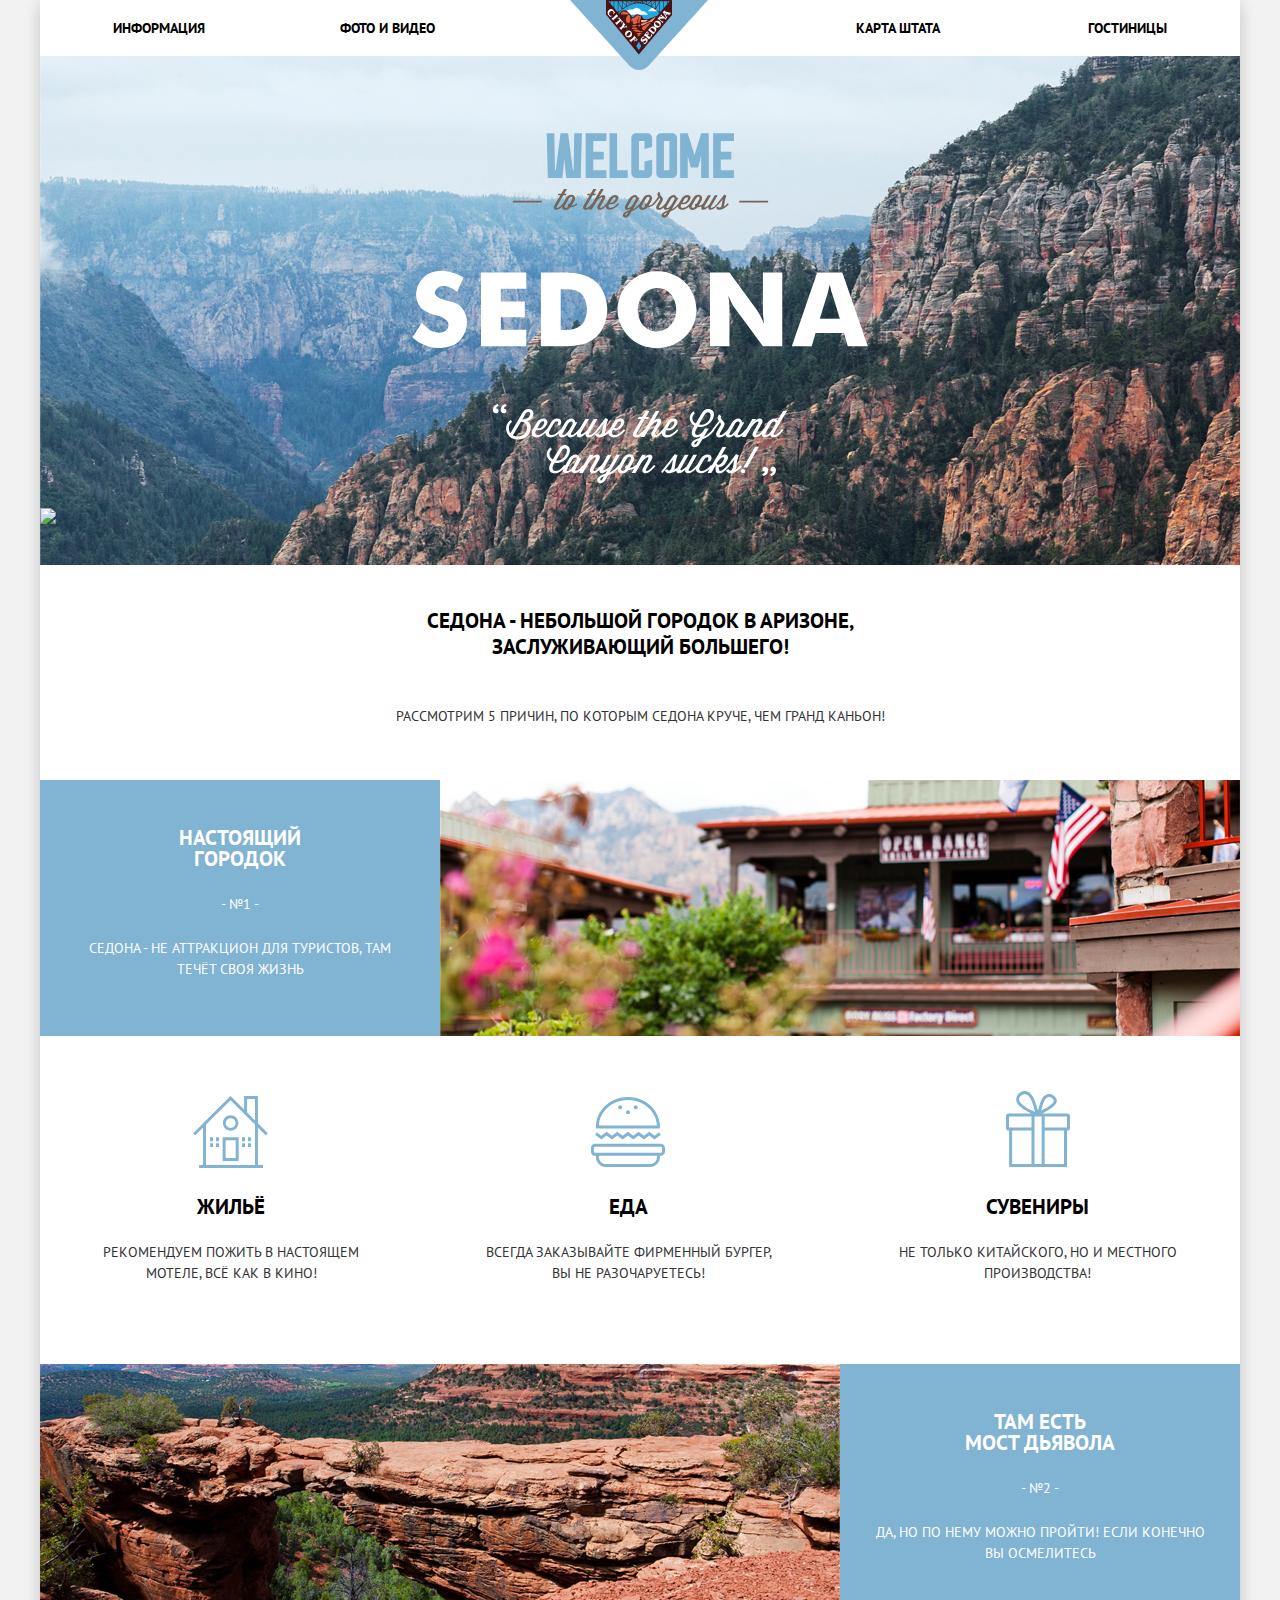
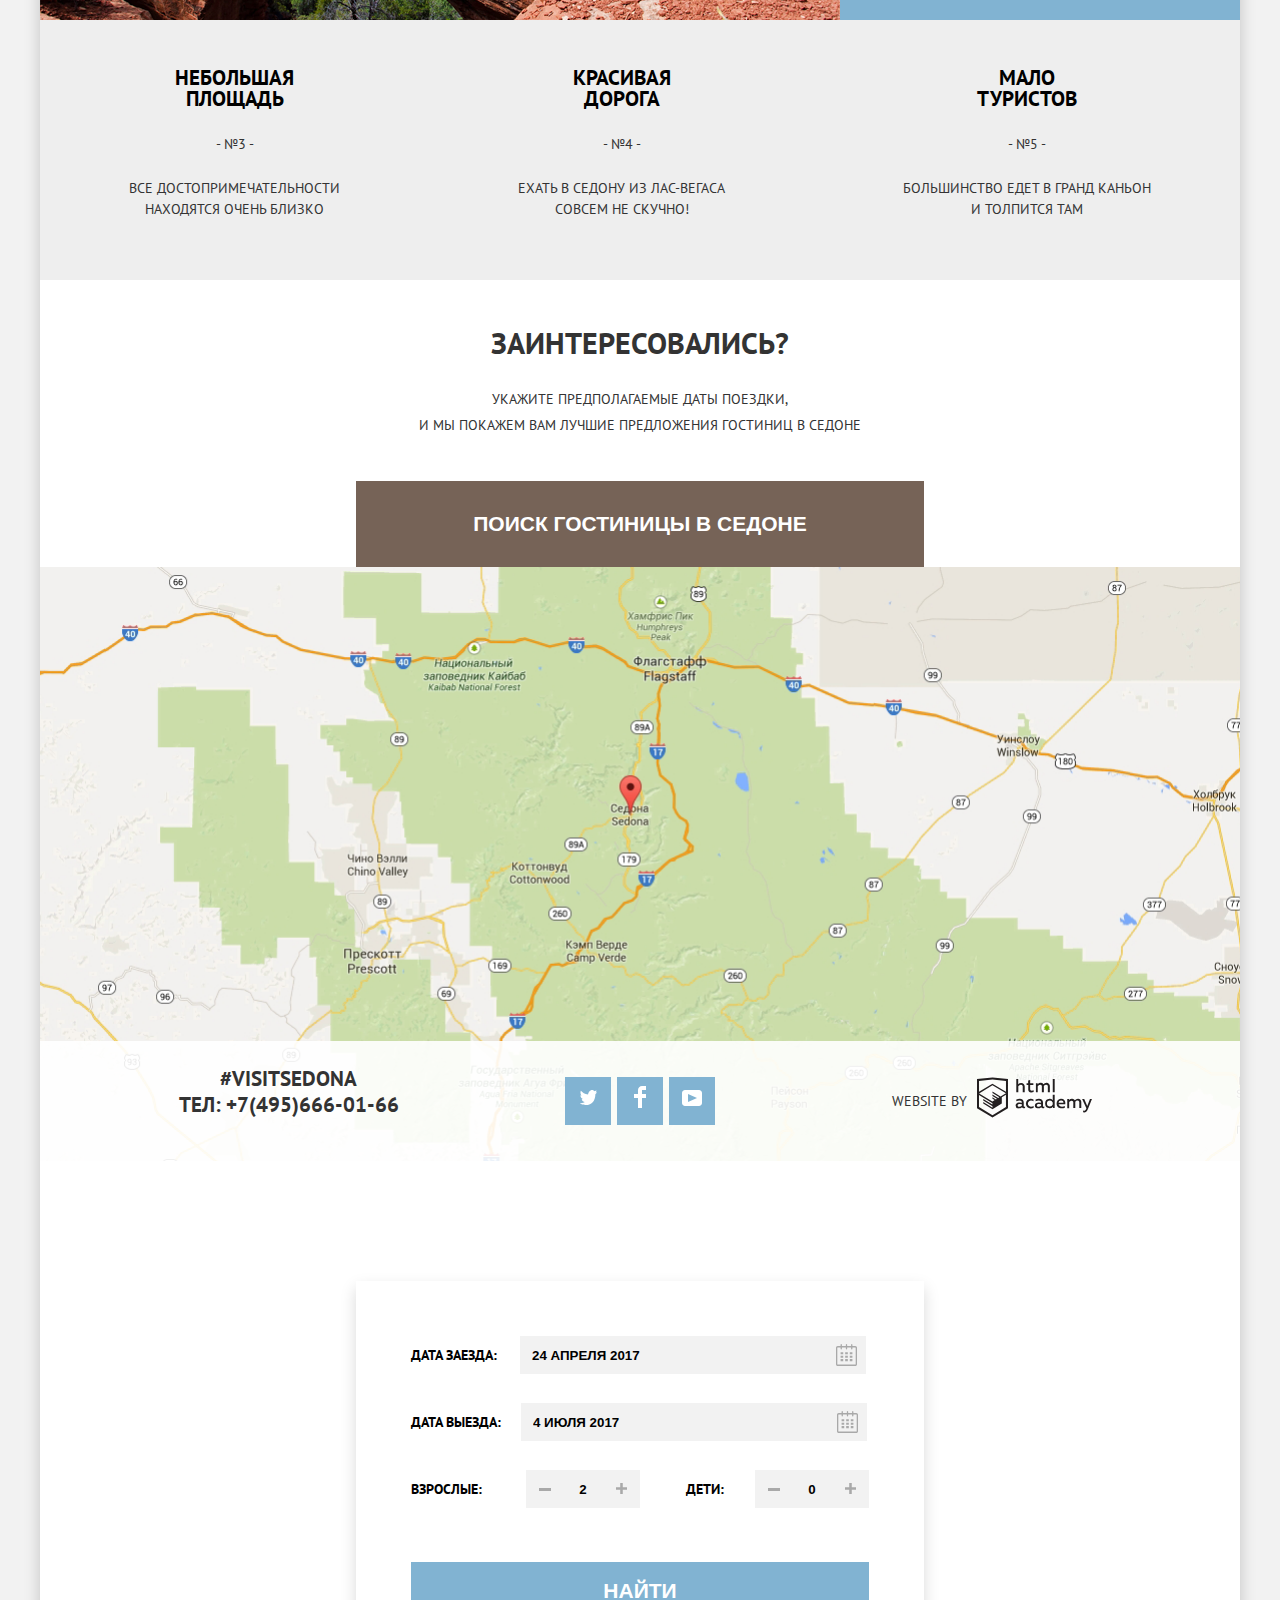
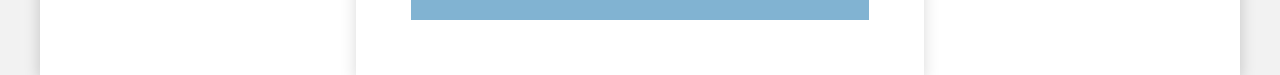
==== index.html @ dd9fbbca "Декоративные элементы" ====
<!DOCTYPE html>
<html lang="ru">
<head>
	<meta charset="UTF-8">
	<title>Седона</title>
  <link href="https://fonts.googleapis.com/css2?family=PT+Sans:wght@400;700&display=swap" rel="stylesheet">
  <link href="normalize.css" rel="stylesheet">
  <link href="style.css" rel="stylesheet">
</head>

<body class="page-body">

<div class="content-container">

<header class="main-header">
  
  <nav class="main-navigation">
    <div class="main-navigation-wrapper">
  	 <ul  class="site-navigation">
  		  <li class="nav-info"><a href="#">Информация</a></li>
  		  <li class="nav-foto"><a href="#">Фото и видео</a></li>
  		  <li class="nav-map"><a href="#">Карта штата</a></li>
  		  <li class="nav-hotels"><a href="hotels.html">Гостиницы</a></li>
  	 </ul>
    </div>
 	</nav>

  <div class="main-header-logo-container">
    <a href="index.html" class="main-header-logo">
      <img src="img/logo-sedona.svg" width="138" height="70" alt="Логотип Седона">
    </a>
  </div>

</header>

<main class="main-container">

	<h1 class="visually-hidden">Sedona</h1>

	<section class="intro">
    <h2 class="visually-hidden">Добро пожаловать!</h2>
    <div class="intro-welcome">
     <img class="intro-welcome-image" src="img/intro-welcome.svg" width="457" height="351" alt="Welcome to the georgious Sedona">
     <img class="intro-welcome-mask" src="img/shape.svg" width="1200" height="57" alt="Декоративный элемент">
    </div> 
  </section>

  <section class="features">
    <div class="features-list-name-container">
   	  <h2 class="visually-hidden">Преимущества</h2>
      <h3 class="features-list-name">Седона - небольшой городок в Аризоне,<br>заслуживающий большего!</h3>
   	  <p class="preview">
        Рассмотрим 5 причин, по которым Седона круче, чем Гранд Каньон!
   	  </p>
    </div>
   	<ul class="features-list">
      <li class="feature-item-pictured feature-item-1">
        <h4>Настоящий<br>городок</h4>
        <p class="item-number">- №1 -</p>
        <p>
          Седона - не аттракцион для туристов, там<br>
          течёт своя жизнь
        </p>
      </li>
      <li class="feature-item-image-1">
        <div class="feature-item-image-container">
          <img src="img/sedona-town.jpg" width="800" height="256" alt="Город Седона">
        </div>
      </li>
      <li class="feature-item-pictured">
        <h4>Там есть<br>мост дьявола</h4>
        <p class="item-number">- №2 -</p>
        <p>
          Да, но по нему можно пройти! Если конечно<br>
          вы осмелитесь
        </p>
      </li>
      <li  class="feature-item-image-2">
        <div  class="feature-item-image-container">
          <img src="img/devil-bridge.jpg" width="800" height="256" alt="Мост дьявола">
        </div>
      </li>
      <div class="feature-item-container">
      <li class="feature-item">
        <h4>Небольшая<br>площадь</h4>
        <p class="item-number">- №3 -</p>
        <p class="item-description">
          Все достопримечательности<br>
          находятся очень близко
        </p>
      </li>
      <li class="feature-item">
        <h4>Красивая<br>дорога</h4>
        <p class="item-number">- №4 -</p>
        <p class="item-description">
          Ехать в Седону из Лас-Вегаса<br>
          совсем не скучно!
        </p>
      </li>
      <li class="feature-item">
        <h4>Мало<br>туристов</h4>
        <p class="item-number">- №5 -</p>
        <p class="item-description">
          Большинство едет в Гранд Каньон<br>
          и толпится там
        </p>
      </li>
      </div>
      <div class="additional-features-container">
      <li class="additional-feature-item motel-item">
        <h4>Жильё</h4>
        <p>
          Рекомендуем пожить в настоящем<br>
          мотеле, всё как в кино!
        </p>
      </li>
      <li class="additional-feature-item food-item">
        <h4>Еда</h4>
        <p>
          Всегда заказывайте фирменный бургер,<br>
          вы не разочаруетесь!
        </p>
      </li>
      <li class="additional-feature-item souvenir-item">
        <h4>Сувениры</h4>
        <p>
          Не только китайского, но и местного<br>
          производства!
        </p>
      </li>
      </div>
    </ul>
  </section>

  <section class="booking">
   	<h2 class="visually-hidden">Бронирование</h2>
   	<h3>Заинтересовались?</h3>
   	<p>
   		Укажите предполагаемые даты поездки,<br>
   		и мы покажем вам лучшие предложения гостиниц в Седоне
   	</p>
    <button class="search-form-button" type="button"><span>Поиск гостиницы в Седоне</span></button>
  </section>

  <section class="map">
    <h2 class="visually-hidden">Где мы находимся</h2>
    <img src="img/map.png" width="1200" height="594" alt="Седона на интерактивной карте">
  </section>

</main>

<footer class="page-footer" style="position: relative; top: -120px">

	<section class="footer-contacts">
   	<h2 class="visually-hidden">Контактная информация</h2>
    <p>#Visitsedona</p>
		<p>Тел: +7(495)666-01-66</p>
	</section>

	<section class="footer-social">
		<h2 class="visually-hidden">Мы в соцсетях</h2>
			<ul class="social-button-list">
				<li class="social-button">
          <a class="social-button-twitter" href="#">
            <span class="visually-hidden">Твиттер</span>
            <svg width="17" height="17" viewBox="0 0 17 17" fill="none" xmlns="http://www.w3.org/2000/svg"><path d="M10.95 1.14409C12.635 0.648089 13.934 1.41409 14.527 2.32309C15.2 2.09209 15.858 1.84209 16.538 1.61509C16.5249 2.30145 16.2117 2.94761 15.681 3.38309C16.366 3.55309 16.985 2.89209 16.985 2.89209C16.816 3.89209 15.979 4.68009 15.422 4.91609C15.191 11.6661 12.247 16.1331 5.34498 15.9981H4.89898C4.48898 15.9981 0.734977 15.5381 0.000976562 14.1111C2.27198 14.3071 3.89398 13.6891 4.69398 12.9341C3.73398 12.6341 2.01498 12.4571 1.71498 9.98409C2.06398 10.0901 2.27898 10.2121 2.90498 10.1031C1.70498 9.24709 0.373977 8.53009 0.447977 6.33009C0.732977 6.65809 1.51498 6.86609 1.78798 6.80209C1.08498 6.56109 -0.182023 3.44209 0.893977 1.85009C2.71198 3.70409 4.62898 5.45609 8.04598 5.62309C8.25398 3.33009 9.18298 1.79309 10.95 1.14409Z" fill="white"/></svg>
          </a>
        </li>
				<li class="social-button">
          <a class="social-button-facebook" href="#">
            <span class="visually-hidden">Фэйсбук</span>
              <svg width="12" height="22" viewBox="0 0 12 22" fill="none" xmlns="http://www.w3.org/2000/svg"><path d="M12 4V0H8C5.79086 0 4 1.79086 4 4V8H0V12H4V22H8V12H12V8H8V4H12Z" fill="white"/></svg>
          </a>
        </li>
				<li class="social-button">
          <a class="social-button-youtube" href="#">
            <span class="visually-hidden">Ютуб</span>
             <svg width="20" height="16" viewBox="0 0 20 16" fill="none" xmlns="http://www.w3.org/2000/svg"><path fill-rule="evenodd" clip-rule="evenodd" d="M3 0H17C18.65 0 20 1.35 20 3V13C20 14.65 18.65 16 17 16H3C1.35 16 0 14.65 0 13V3C0 1.35 1.35 0 3 0ZM6.027 4.002V11.998L15.014 8L6.027 4.002Z" fill="white"/></svg>
          </a>
        </li>
    	</ul>
	</section>

	<div class="footer-copyright">
		<p>Website by</p> 
		<a href="https://htmlacademy.ru/intensive/htmlcss"><svg width="115" height="41" id="Layer_1" data-name="Layer 1" xmlns="http://www.w3.org/2000/svg" viewBox="0 0 113.98 39.78"><defs><style>.cls-1{fill:#231f20;fill-rule:evenodd;}</style></defs><title>logo-htmlacademy</title><path id="logo-htmlacademy" class="cls-1" d="M15.52,1.06h-.17L0,2.72V31.49l15.35,9.35L30.7,31.49V2.72ZM77,2.62H75.09V15.73H77Zm-36.16,0V7.77a4,4,0,0,1,2.85-1.23,3.4,3.4,0,0,1,2.62,1,3.55,3.55,0,0,1,1,2.67v5.55h-2V10.47A2,2,0,0,0,45,9a1.88,1.88,0,0,0-1.29-.72h-.32a3.09,3.09,0,0,0-2.45,1.5v5.95h-2V2.63ZM77,31.48H75.28V30.06a4.07,4.07,0,0,1-3.37,1.66,4.75,4.75,0,0,1,0-9.47,4,4,0,0,1,3.17,1.4V18.32H77ZM47.07,30.06a2,2,0,0,0,.58-.11v1.44a3.33,3.33,0,0,1-1.25.22,1.75,1.75,0,0,1-1.76-1.08,5,5,0,0,1-3.31,1.17A2.77,2.77,0,0,1,38.26,29c0-2.3,2.11-3,3.91-3a11,11,0,0,1,2.29.27v-.33c0-1.07-.8-1.91-2.31-1.91a7.9,7.9,0,0,0-3.17.69V22.83a10.48,10.48,0,0,1,3.37-.59c2.49,0,4,1.21,4,3.94v3.23a.56.56,0,0,0,.13.43.58.58,0,0,0,.39.21h.18Zm-6.8-1.22a1.47,1.47,0,0,0,.5,1,1.38,1.38,0,0,0,1,.35h.12a3.55,3.55,0,0,0,2.54-1.08V27.58a10.27,10.27,0,0,0-1.91-.23c-1.05,0-2.28.36-2.28,1.49ZM56,22.94a5.05,5.05,0,0,0-2.71-.69h-.37a4.53,4.53,0,0,0-3.18,1.47,4.7,4.7,0,0,0-1.23,3.34v.44a4.49,4.49,0,0,0,4.72,4.23,6.38,6.38,0,0,0,2.91-.61V29.27A5.15,5.15,0,0,1,53.6,30a2.88,2.88,0,0,1-2.66-1.42,3,3,0,0,1,0-3.07A2.87,2.87,0,0,1,53.6,24a4.27,4.27,0,0,1,2.42.75Zm10.13,7.12a1.92,1.92,0,0,0,.58-.11v1.44a3.31,3.31,0,0,1-1.24.22,1.76,1.76,0,0,1-1.77-1.08,5,5,0,0,1-3.31,1.17A2.78,2.78,0,0,1,57.34,29c0-2.3,2.11-3,3.92-3a11.1,11.1,0,0,1,2.29.27v-.33c0-1.07-.81-1.91-2.32-1.91a7.85,7.85,0,0,0-3.16.69V22.83a10.43,10.43,0,0,1,3.37-.59c2.49,0,4,1.21,4,3.94v3.23a.59.59,0,0,0,.12.43.61.61,0,0,0,.39.21h.18Zm-6.3-.21a1.46,1.46,0,0,1-.49-1h0c0-1.13,1.16-1.49,2.28-1.49a10.27,10.27,0,0,1,1.91.23v1.53A3.57,3.57,0,0,1,61,30.19h-.11A1.47,1.47,0,0,1,59.85,29.85Zm9.48-2.92a3,3,0,0,1,2.91-3l0,.06a3.09,3.09,0,0,1,2.81,1.86V28a3,3,0,0,1-2.83,1.88A2.94,2.94,0,0,1,69.33,26.93Zm14-4.68c3.49,0,4.7,2.89,4.13,5.49H80.92c.22,1.62,1.76,2.28,3.37,2.28a6.4,6.4,0,0,0,2.78-.64v1.73a7.48,7.48,0,0,1-3.16.61c-2.67,0-5-1.53-5-4.77A4.59,4.59,0,0,1,80,23.68a4.36,4.36,0,0,1,3.08-1.46h.23Zm-2.48,3.93a2.42,2.42,0,0,1,2.57-2.27h0a2.06,2.06,0,0,1,1.67.62,2.21,2.21,0,0,1,.62,1.71H80.87Zm8.62,5.28v-9h1.74v1.08a4,4,0,0,1,2.93-1.38A3,3,0,0,1,97,23.72,4.29,4.29,0,0,1,100,22.28a3.19,3.19,0,0,1,2.49,1,3.34,3.34,0,0,1,.88,2.58v5.61h-2V25.93a1.71,1.71,0,0,0-.37-1.27A1.67,1.67,0,0,0,99.89,24h-.27a2.93,2.93,0,0,0-2.19,1.21v6.23h-2V25.93a1.75,1.75,0,0,0-.38-1.27,1.68,1.68,0,0,0-1.15-.61h-.21a3.12,3.12,0,0,0-2.33,1.39v6.08H89.53Zm24.49-9h-2l-2.65,6.8-3-6.78H104.2l4.22,9.06-.18.45c-.52,1.36-1.24,2-2.19,2a3,3,0,0,1-.89-.13v1.7a5.67,5.67,0,0,0,1.16.15c1.33,0,2.58-.75,3.53-3.09ZM52.69,6.79V3.55l-2,.46V6.73H49.14V8.49h1.65V13a2.74,2.74,0,0,0,.82,2.21,2.65,2.65,0,0,0,2.2.75,7.11,7.11,0,0,0,2.33-.38V13.84a4.57,4.57,0,0,1-1.78.36c-1.14,0-1.67-.39-1.67-1.58V8.51h3.16V6.79Zm5.7,9v-9h1.75V7.83a4,4,0,0,1,2.92-1.38A3,3,0,0,1,65.8,7.89a4.35,4.35,0,0,1,3.07-1.44,3.2,3.2,0,0,1,2.49,1,3.38,3.38,0,0,1,.85,2.62v5.62h-2V10.19a1.75,1.75,0,0,0-.36-1.27A1.65,1.65,0,0,0,68.7,8.3h-.24a2.9,2.9,0,0,0-2.18,1.21v6.23h-2V10.19a1.75,1.75,0,0,0-.36-1.27,1.65,1.65,0,0,0-1.13-.62h-.25A3.13,3.13,0,0,0,60.2,9.69v6.07H58.39ZM28.7,30.3h0v0Zm0-12v12L15.35,38.43,2,30.32V18.51l13.29,8.1V28l-9.11-5.5v1.41l9.16,5.62v1.5L6.19,25.5V27l9.16,5.62,9.23-5.65V20.81Zm0-1.54L25,18.94,23.35,20l-8-4.93V16.5l6.85,4.23-.15.09L21,21.41,15.29,18V19.4l4.47,2.72-1.05.72-3.38-2.05V22.2l2.22,1.34L15.3,24.9l-13.19-8,13.2-8.13ZM15.29,7.27l13.42,8.08V4.56L15.36,3.13,2,4.56V15.35Z" transform="translate(0 -1.06)"></path></svg></a>

	</div>
		
</footer>

<section class="modal">
  <h2 class="visually-hidden">Поиск гостиницы в Седоне</h2>
  <form class="search-form" action="https://echo.htmlacademy.ru" method="post">
    <div class="search-form-item search-form-item-date">
      <label class="check-in-date" for="check-in-date">Дата заезда:</label>
      <input class="check-in-date" id="check-in-date" type="text" name="check-in" value="24 апреля 2017">
      <button class="button-calendar" type="button">
        <svg width="21" height="23" viewBox="0 0 21 23" fill="none" xmlns="http://www.w3.org/2000/svg"><path fill-rule="evenodd" clip-rule="evenodd" d="M16.406 3.02498H19.251C20.217 3.02498 21 3.84698 21 4.86198V21.164C21 22.179 20.217 23 19.251 23H1.75C0.784 23 0 22.179 0 21.164V4.86198C0 3.84698 0.784 3.02498 1.75 3.02498H4.593V1.64798C4.593 1.26698 4.887 0.958984 5.25 0.958984C5.612 0.958984 5.906 1.26698 5.906 1.64798V3.02498H9.844V1.64798C9.844 1.26698 10.138 0.958984 10.501 0.958984C10.862 0.958984 11.156 1.26698 11.156 1.64798V3.02498H15.094V1.64798C15.094 1.26698 15.387 0.958984 15.75 0.958984C16.112 0.958984 16.406 1.26698 16.406 1.64798V3.02498ZM19.5646 21.484C19.6466 21.3979 19.691 21.2828 19.688 21.164H19.689V4.86198C19.689 4.60898 19.493 4.40298 19.252 4.40298H16.407V5.78098C16.407 6.16198 16.113 6.46998 15.751 6.46998C15.388 6.46998 15.095 6.16198 15.095 5.78098V4.40298H11.157V5.78098C11.157 6.16198 10.863 6.46998 10.502 6.46998C10.139 6.46998 9.845 6.16198 9.845 5.78098V4.40298H5.907V5.78098C5.907 6.16198 5.613 6.46998 5.251 6.46998C4.888 6.46998 4.594 6.16198 4.594 5.78098V4.40298H1.75C1.50263 4.40953 1.30696 4.61458 1.312 4.86198V21.164C1.30696 21.4114 1.50263 21.6164 1.75 21.623H19.251C19.3698 21.6201 19.4826 21.5701 19.5646 21.484Z" fill="#A9A9A9"/><path fill-rule="evenodd" clip-rule="evenodd" d="M4.59399 9.2251H7.21899V11.2911H4.59399V9.2251ZM4.59399 12.6681H7.21899V14.7351H4.59399V12.6681ZM7.21899 16.1121H4.59399V18.1781H7.21899V16.1121ZM9.18799 16.1121H11.813V18.1781H9.18799V16.1121ZM11.813 12.6681H9.18799V14.7351H11.813V12.6681ZM9.18799 9.2251H11.813V11.2911H9.18799V9.2251ZM16.406 16.1121H13.781V18.1781H16.406V16.1121ZM13.781 12.6681H16.406V14.7351H13.781V12.6681ZM16.406 9.2251H13.781V11.2911H16.406V9.2251Z" fill="#A9A9A9"/></svg>
      </button>
    </div>
    <div class="search-form-item search-form-item-date">
      <label class="check-out-date" for="check-out-date">Дата выезда:</label>
      <input class="check-out-date" id="check-out-date" type="text" name="check-out" value="4 июля 2017">
      <button class="button-calendar" type="button">
        <svg width="21" height="23" viewBox="0 0 21 23" fill="none" xmlns="http://www.w3.org/2000/svg"><path fill-rule="evenodd" clip-rule="evenodd" d="M16.406 3.02498H19.251C20.217 3.02498 21 3.84698 21 4.86198V21.164C21 22.179 20.217 23 19.251 23H1.75C0.784 23 0 22.179 0 21.164V4.86198C0 3.84698 0.784 3.02498 1.75 3.02498H4.593V1.64798C4.593 1.26698 4.887 0.958984 5.25 0.958984C5.612 0.958984 5.906 1.26698 5.906 1.64798V3.02498H9.844V1.64798C9.844 1.26698 10.138 0.958984 10.501 0.958984C10.862 0.958984 11.156 1.26698 11.156 1.64798V3.02498H15.094V1.64798C15.094 1.26698 15.387 0.958984 15.75 0.958984C16.112 0.958984 16.406 1.26698 16.406 1.64798V3.02498ZM19.5646 21.484C19.6466 21.3979 19.691 21.2828 19.688 21.164H19.689V4.86198C19.689 4.60898 19.493 4.40298 19.252 4.40298H16.407V5.78098C16.407 6.16198 16.113 6.46998 15.751 6.46998C15.388 6.46998 15.095 6.16198 15.095 5.78098V4.40298H11.157V5.78098C11.157 6.16198 10.863 6.46998 10.502 6.46998C10.139 6.46998 9.845 6.16198 9.845 5.78098V4.40298H5.907V5.78098C5.907 6.16198 5.613 6.46998 5.251 6.46998C4.888 6.46998 4.594 6.16198 4.594 5.78098V4.40298H1.75C1.50263 4.40953 1.30696 4.61458 1.312 4.86198V21.164C1.30696 21.4114 1.50263 21.6164 1.75 21.623H19.251C19.3698 21.6201 19.4826 21.5701 19.5646 21.484Z" fill="#A9A9A9"/><path fill-rule="evenodd" clip-rule="evenodd" d="M4.59399 9.2251H7.21899V11.2911H4.59399V9.2251ZM4.59399 12.6681H7.21899V14.7351H4.59399V12.6681ZM7.21899 16.1121H4.59399V18.1781H7.21899V16.1121ZM9.18799 16.1121H11.813V18.1781H9.18799V16.1121ZM11.813 12.6681H9.18799V14.7351H11.813V12.6681ZM9.18799 9.2251H11.813V11.2911H9.18799V9.2251ZM16.406 16.1121H13.781V18.1781H16.406V16.1121ZM13.781 12.6681H16.406V14.7351H13.781V12.6681ZM16.406 9.2251H13.781V11.2911H16.406V9.2251Z" fill="#A9A9A9"/></svg>
      </button>
    </div>
    <div class="search-form-item search-form-item-guests">
      <label class="number-of-adults" for="number-of-adults">Взрослые:</label>
        <button class="button-number-minus" type="button">
          <svg width="12" height="3" viewBox="0 0 12 3" fill="none" xmlns="http://www.w3.org/2000/svg"><rect width="12" height="3" fill="#A9A9A9"/></svg>
        </button>
      <input class="number-of-adults" id="number-of-adults" type="text" name="adults" value="2">
      <button class="button-number-plus" type="button">
        <svg width="11" height="11" viewBox="0 0 11 11" fill="none" xmlns="http://www.w3.org/2000/svg"><path fill-rule="evenodd" clip-rule="evenodd" d="M4.23086 6.76932V11H6.76932V6.76932H11V4.23086H6.76932V0H4.23085V4.23086H0V6.76932H4.23086Z" fill="#A9A9A9"/></svg>
      </button>
    </div>
    <div class="search-form-item search-form-item-guests children-group">
      <label class="number-of-children" for="number-of-children">Дети:</label>
      <button class="button-number-minus" type="button">
        <svg width="12" height="3" viewBox="0 0 12 3" fill="none" xmlns="http://www.w3.org/2000/svg"><rect width="12" height="3" fill="#A9A9A9"/></svg>
      </button>
      <input class="number-of-children" id="number-of-children" type="text" name="children" value="0">
      <button class="button-number-plus" type="button">
        <svg width="11" height="11" viewBox="0 0 11 11" fill="none" xmlns="http://www.w3.org/2000/svg"><path fill-rule="evenodd" clip-rule="evenodd" d="M4.23086 6.76932V11H6.76932V6.76932H11V4.23086H6.76932V0H4.23085V4.23086H0V6.76932H4.23086Z" fill="#A9A9A9"/></svg>
      </button>
    </div>
  <button class="search-form-item search-form-button-submit" type="submit"><span>Найти</span></button>
  </form>
</section>

</div>

</body>

</html>
---- style.css ----
/* Variables */

:root {
	--basic-white: #ffffff;
	--basic-grey-light: #f2f2f2;
	--basic-grey-dark: #cacaca;
	--basic-blue-light: #81b3d2;
	--basic-blue: #669ec0;
	--basic-blue-dark: #5496bd;
	--basic-brown-light: #766357;
	--basic-brown: #604e43;
	--basic-brown-dark: #503e33;
	--basic-extra-dark: #333333;
	--basic-black: #000000;

	--special-grey-background: #eeeeee;
	--special-grey-chekbox: #6a6a6a;
	--special-grey-rating: #666666;
	--special-grey-icon: #a9a9a9;
	--special-grey-form: #ebebeb;
	--special-grey-stroke: #e5e5e5;
	--special-grey-logo: #bdbbbc;
}

/* Global */

body {
	min-width: 1200px;
	margin: 0;
	padding: 0;
	font-family: "PT Sans", Arial, sans-serif;
	font-size: 14px;
	line-height: 26px;
	font-weight: 400;
	color: var(--basic-extra-dark);
	text-transform: uppercase;
	background-color: var(--basic-grey-light);
	background-position: top center;
 	background-repeat: no-repeat;
}

a {
	text-decoration: none;
}

h4 {
	color: var(--basic-black);
	font-size: 21px;
	font-weight: 700;
	margin: 0;
}

p {
	margin: 0;
}

hr {
	width: 1200px;
	border: 1px solid #e5e5e5;
	margin: 0;
}

.content-container {
	width: 1200px;
	background-color: var(--basic-white);
	box-shadow: 0px 5px 15px rgba(0, 1, 1, 0.2);
	margin: 0 auto;
}

.visually-hidden:not(:focus):not(:hover):not(:active),
input[type="checkbox"].visually-hidden,
input[type="radio"].visually-hidden {
	position: absolute;
	width: 1px;
	height: 1px;
	margin: -1px;
	border: 0;
	padding: 0;
	white-space: nowrap;
	clip-path: inset(100%);
	clip: rect(0 0 0 0);
	overflow: hidden;
}

/* Grid */

html {
  height: 100%;
  display: grid;
  grid-template-rows: min-content 1fr min-content;
  align-content: start;
}

/* Main navigation */

.main-header-logo-container {
	position: absolute;
	top: 0;
	left: 50%;
	margin-left: -70px;
	max-width: 138px;
	max-height: 70px;
}

.main-navigation {
	font-size: 14px;
	font-weight: 700;
	color: var(--basic-black);
	background-color: var(--basic-white);
}

.site-navigation {
	display: grid;
	grid-template-columns: 73px 227px 227px 146px 227px 227px 73px;
	align-items: center;
	list-style: none;
	min-height: 56px;
	margin: 0;
	padding: 0;
}

.site-navigation a {
	display: block;
	color: var(--basic-black);
}

.site-navigation a:hover,
.site-navigation a:focus {
	color: var(--basic-blue-light);
}

.site-navigation a:active {
	color: var(--basic-black);
	opacity: 0.3;
}

.nav-info {
	grid-column: 2/3;
}

.nav-foto {
	grid-column: 3/4;
}

.nav-map {
	grid-column: 5/6;
	justify-self: end;
}

.nav-hotels {
	grid-column: 6/7;
	justify-self: end;
}

/* Intro */

.intro {
	min-width: 1200px;
	min-height: 509px;
	background-color: var(--basic-blue-dark);
	background-image: url("img/background-index.jpg");
	text-align: center;
}

.intro-welcome {
	position: relative;
}

.intro-welcome-image {
	padding-top: 77px;
}

.intro-welcome-mask {
	width: 1200px;
	height: 57px;
	position: absolute;
	top: 452px;
	left: 0;
}

/* Features */

.features-list-name {
	color: var(--basic-black);
	font-size: 21px;
	line-height: 26px;
	font-weight: 700;
	text-align: center;
	margin: 0;
	padding-top: 43px;
}

.preview {
	text-align: center;
	margin: 0;
	padding-top: 43px;
	padding-bottom: 51px;
}

.features-list {
	display: grid;
  	grid-template-columns: 400px 400px 400px;
  	grid-template-rows: 256px min-content 256px min-content;
	list-style: none;
	margin: 0;
  	padding: 0;
}

.item-number {
	padding-top: 25px;
	padding-bottom: 23px;
}

.item-description {
	padding-bottom: 60px;
}

.feature-item-pictured {
	color: var(--basic-white);
	line-height: 21px;
	text-align: center;
	background-color: var(--basic-blue-light);
}

.feature-item-pictured h4 {
	color: var(--basic-white);
	padding-top: 47px;
}

.feature-item h4 {
	padding-top: 47px;
}

.feature-item-container {
	display: flex;
	flex-wrap: wrap;
	grid-column: 1/4;
	grid-row: 4/5;
}

.feature-item {
	flex-grow: 1;
	line-height: 21px;
	text-align: center;
	background-color: var(--special-grey-background);
}

.feature-item-image-1 {
	grid-column: 2/4;
	grid-row: 1/2;
}

.additional-features-container {
	grid-column: 1/4;
	grid-row: 2/3;
	display: flex;
	flex-direction: row;
	flex-wrap: wrap;
	justify-content: space-around;
}

.additional-feature-item {
	line-height: 21px;
	text-align: center;	
	position: relative;
}

.additional-feature-item h4 {
	padding-top: 160px;
}

.additional-feature-item p {
	padding-top: 25px;
	padding-bottom: 80px;
}

.feature-item-image-2 {
	grid-column: 1/3;
	grid-row: 3/4;
}

.motel-item::before {
    content: url("img/icon-1.svg");
    position: absolute;
    top: 60px;
    left: 50%;
    width: 75px;
    height: 72px;
    margin-left: -38px;
}

.food-item h4::before {
	content: url("img/icon-3.svg");
    position: absolute;
    top: 61px;
    left: 50%;
    width: 75px;
    height: 70px;
    margin-left: -38px;
}

.souvenir-item::before {
	content: url("img/icon-2.svg");
    position: absolute;
    top: 55px;
    left: 50%px;
    width: 64px;
    height: 77px;
    margin-left: -32px;
}

/*  Booking */

.booking {
	text-align: center;
}

.booking p {
	padding-top: 30px;
	padding-bottom: 43px;
}

.booking h3 {
	margin: 0;
	padding-top: 50px;
	font-size: 30px;
}

.search-form-button {
	display: inline-block;
	width: 568px;
	height: 86px;
	color: var(--basic-white);
	font-size: 21px;
	font-weight: 700;
	text-transform: uppercase;
	background-color: var(--basic-brown-light);
	border: none;
	outline: none;
}

.search-form-button:hover,
.search-form-button:focus {
	background-color: var(--basic-brown);	
}

.search-form-button:active {
	background-color: var(--basic-brown-dark);
}

.search-form-button:active span {
	opacity: 0.3;
}

.map {
	max-height: 594px;
}

/* Footer */

.page-footer {
	display: grid;
  	grid-template-columns: 73px 351px 352px 351px 73px;
	background-color: rgba(255, 255, 255, 0.9);
	min-height: 120px;
}

.footer-contacts {
	grid-column: 2/3;
	font-size: 21px;
	font-weight: 700;
	padding-top: 25px;
	text-align: center;
}

.footer-social ul {
	grid-column: 3/4;
	display: flex;
  	align-items: center;
  	justify-content: space-between;
	width: 150px;
	list-style: none;
	padding: 0;
	margin: 0 auto;
	padding-top:  36px;
}

.social-button {
	display: flex;
 	align-items: center;
  	justify-content: center;
	width: 46px;
	height: 48px;
	background-color: var(--basic-blue-light);
}

.social-button:hover,
.social-button:focus {
	background-color: var(--basic-blue);
}

.social-button:active {
	background-color: var(--basic-blue-dark);
}

.social-button:active path {
	opacity: 0.3;
}

.footer-copyright {
	grid-column: 4/5;
	display: flex;
	align-items: center;
	justify-content: center;
}

.footer-copyright a {
	margin-left: 10px;
}


.footer-copyright a path:hover,
.footer-copyright a path:focus {
	fill: var(--basic-blue-light);
}

.footer-copyright a path:active {
	fill: var(--special-grey-logo);
}

/* Modal */

.modal {
	width: 568px;
	background-color: var(--basic-white);
	box-shadow: 0px 7px 15px rgba(0, 1, 1, 0.15);
	margin: 0 auto;
}

.search-form {
	display: flex;
	flex-wrap: wrap;
	justify-content: space-between;
	padding-top: 55px;
	padding-left: 55px;
	padding-right: 55px;
}

.search-form-item {
	position: relative;
}

.search-form-item label,
.search-form-item input {
	color: var(--basic-black);
	font-weight: 700;
	text-transform: uppercase;
}

label.check-in-date {
	margin-right: 19px;
}

label.check-out-date {
	margin-right: 16px;
}

label.number-of-adults {
	margin-right: 36px;
}

label.number-of-children {
	margin-right: 23px;
}

.search-form-item input {
	box-sizing: border-box;
	background-color: var(--basic-grey-light);
	border: none;
	outline: none;
}

.search-form-item input:hover {
	background-color: var(--special-grey-form);
	border: none;
}

.search-form-item input:focus {
	background-color: var(--basic-white);
	border: 2px solid;
	border-color: var(--special-grey-stroke);
}

input.check-in-date,
input.check-out-date {
	position: relative;
	width: 346px;
	height: 38px;
	padding: 0;
	padding-left: 12px;
	margin-bottom: 29px;
}

.button-calendar,
.button-number-plus,
.button-number-minus {
	background-color: transparent;
	border: none;
	outline: none;
	padding: 0;
}

.button-calendar {
	display: block;
	position: absolute;
	top: 7px;
	right: 9px;
	width: 21px;
	height: 23px;
}

.button-calendar:hover path,
.button-calendar:focus path {
	fill: var(--basic-black);
}

.button-calendar:active path {
	fill: var(--basic-blue-light);
}

input.number-of-adults,
input.number-of-children {
	position: relative;
	width: 114px;
	height: 38px;
	text-align: center;
}

.button-number-plus {
	display: block;
	position: absolute;
	top: 12px;
	right: 13px;
	width: 11px;
	height: 11px;
}

.button-number-plus:hover path,
.button-number-plus:focus path {
	fill: var(--basic-black);
}

.button-number-plus:active path {
	fill: var(--basic-blue-light);
}

.button-number-minus svg {
	display: block;
	position: absolute;
	top: 18px;
	right: 89px;
	width: 12px;
	height: 3px;
	z-index: 1;
}

.button-number-minus:hover rect,
.button-number-minus:focus rect {
	fill: var(--basic-black);
}

.button-number-minus:active rect {
	fill: var(--basic-blue-light);
}

.search-form-button-submit {
	width: 100%;
	color: var(--basic-white);
	font-size: 21px;
	font-weight: 700;
	text-transform: uppercase;
	background-color: var(--basic-blue-light);
	border: none;
	outline: none;
	margin-top: 54px;
	margin-bottom: 55px;
	padding: 17px 0;
}

.search-form-button-submit:hover,
.search-form-button-submit:focus {
	background-color: var(--basic-blue);	
}

.search-form-button-submit:active {
	background-color: var(--basic-blue-dark);
}

.search-form-button-submit:active span {
	opacity: 0.3;
}

/* HOTELS */

/* Filter */

.filter {
	min-height: 217px;
	color: var(--basic-white);
	background-color: var(--basic-blue-dark);
	background-image: url(img/filter-background.jpg);
	background-repeat: no-repeat;
}

.filter fieldset {
	padding: 0;
  	margin: 0;
  	border: none;
}

.filter-form legend {
	font-size: 16px;
	line-height: 21px;
	font-weight: 700;
	padding-bottom: 8px;
}

.filter-form ul {
	list-style: none;
	line-height: 21px;
	margin: 0;
	padding: 0;
}

.filter-form span {
	margin: 0;	
}

.filter-form {
	display: grid;
	grid-template-columns: 73px 253px 485px 316px 73px;
	padding-top: 27px;
}

.infrastructure-block {
	grid-column: 2/3;
}

.lodging-block {
	grid-column: 3/4;
}

.price-block {
	grid-column: 4/5;
}

label span {
  display: inline-block;
  background-image: url("img/checkbox-off.svg");
  background-repeat: no-repeat;
  background-position: left center;
  background-size: 23px 23px;
  padding: 13px 39px;
}

label input:checked + span {
  background-image: url("img/checkbox-on.svg");
  background-repeat: no-repeat;
  background-position: left center;
  background-size: 27px 23px;
}

label input:disabled + span {
	background-image: url("img/checkbox-off-disabled.svg");
}

label input:checked:disabled + span {
	background-image: url("img/checkbox-on-disabled.svg");
}

.range-controls {
  position: relative;
  width: 316px;
  height: 2px;
  margin-bottom: 33px;
  padding-top: 20px;
}

.range-controls .scale {
  width: 316px;
  height: 2px;
  background-color: rgba(255, 255, 255, 0.3);
}

.range-controls .bar {
  width: 78%;
  height: 2px;
  background-color: rgba(255, 255, 255, 1);
}

.range-controls .toggle {
  position: absolute;
  top: 10px;
  left: 0;
  width: 4px;
  height: 4px;
  padding: 0;
  border: 10px solid #ffffff;
  background-color: #ababab;
  border-radius: 50%;
  box-shadow: 0 2px 1px 0 #ababab;
  cursor: pointer;
}

.range-controls .toggle:hover {
  width: 5px;
  height: 5px;
  padding: 0;
  border: 11px solid #ffffff;
  background-color: #ababab;
  border-radius: 50%;
  box-shadow: 0 2px 1px 0 #ababab;
}

.range-controls .toggle-min {
  left: 0px;
}

.range-controls .toggle-max {
  left: 240px;
}

.price-block p {
	display: inline-block;
	padding-top: 7px;
}

.p1 {
	padding-left: 52px;
}

.p2 {
	padding-left: 116px;
}

.price-block-text {
	width: 317px;
	height: 36px;
	border: 2px solid #ffffff;
	background-image: url("img/line-vert.svg");
	background-repeat: no-repeat;
	background-size: 2px 22px; 
	background-position: center;
}

.filter-button-submit {
	display: inline-block;
	color: var(--basic-white);
	line-height: 21px;
	text-transform: uppercase;
	width: 137px;
	height: 36px;
	background-color: transparent;
	border: 2px solid #ffffff;
	padding: 0;
	outline: none;
	margin-left: 85px;
}

.filter-button-submit:hover,
.filter-button-submit:focus {
	color: var(--basic-black);
	background-color: var(--basic-white);
	border: none;
}

/* Search-Result */

.search-result {
	display: grid;
	grid-template-columns: 73px 163px 116px 1fr 35px 73px;
	align-items: center;
	margin-top: 29px;
	margin-bottom: 31px;
}

.search-result p {
	color: var(--basic-black);
	font-size: 21px;
	font-weight: 700;
	grid-column: 2/3;
}

.search-result h3 {
	color: var(--basic-black);
	font-size: 12px;
	line-height: 18px;
	margin: 0;
	grid-column: 3/4;
}

.search-result ul {
	width: 250px;
	display: flex;
	justify-content: space-between;
	list-style: none;
	margin: 0;
	padding: 0;
	grid-column: 4/5;
}

.search-result a {
	display: block;
	color: var(--basic-black);
	opacity: 0.3;
	font-size: 12px;
	line-height: 18px;
	text-decoration: none;
	border-bottom: 1px dotted rgba(129, 179, 210, 1);
}

.search-result a:hover,
.search-result a:focus {
	color: var(--basic-blue-light);
	opacity: 1;
}

.search-result a:active {
	color: var(--basic-black);
	opacity: 1;
	border: none;
}

.search-result-buttons {
	grid-column: 5/6;
	justify-self: center;
	display: flex;
	justify-content: space-between;
}

.result-button {
	border: none;
	outline: none;
	background-color: transparent;
}

.result-button:hover path,
.result-button:focus path {
	fill: var(--basic-black);
}

.result-button:active path {
	fill: var(--basic-blue-light);
}

/* Description-block */

.description-block p {
	display: inline-block;
	line-height: 21px;
}

.description-block h3 {
	font-size: 21px;
	font-weight: 700;
	margin: 0;
	padding: 0;
}

.description-block ul {
	list-style: none;
	margin: 0;
	padding: 0;
}

.description-link {
	max-height: 27px;
	display: inline-block;
	color: var(--basic-white);
	line-height: 21px;
	font-weight: 700;
	background-color: var(--basic-blue-light);
	padding: 3px 16px 3px 17px;
}

.description-link:hover,
.description-link:focus {
	background-color: var(--basic-blue);
}

.description-link:active {
	background-color: var(--basic-blue-dark);
}

.description-link:active span {
	opacity: 0.3;
}

.description-name {
	display: inline-block;
	color: var(--basic-black);
}

.description-name:hover,
.description-name:focus {
	color: var(--basic-blue-light);
}

.description-name:active {
	color: var(--basic-black);
	opacity: 0.3;
}

.description-item {
	display: grid;
	grid-template-columns: 73px 163px 1fr 127px 73px;
}

.image-block {
	grid-column: 2/3;
}

.text-block {
	grid-column: 3/4;
}

.rating-block {
	grid-column: 4/5;
	justify-self: end;
}

.description-item {
	margin-top: 27px;
	margin-bottom: 27px;
}

.amara-price {
	margin-left: 38px;
}

.desert-price {
	margin-left: 64px;
}

.villas-price {
	margin-left: 23px;
}

.description-buttons {
	margin-top: 13px;
}

.booking-button {
	display: inline-block;
	width: 142px;
	height: 27px;
	color: var(--basic-white);
	line-height: 21px;
	font-weight: 700;
	text-transform: uppercase;
	background-color: var(--basic-brown-light);
	border: none;
	outline: none;
	padding: 0;
	cursor: pointer;
	margin-left: 4px;
}

.booking-button:hover,
.booking-button:focus {
	background-color: var(--basic-brown);
}

.booking-button:active {
	background-color: var(--basic-brown-dark);
}

.booking-button:active span {
	opacity: 0.3;
}

.rating {
	width: 110px;
	height: 22px;
	color: var(--special-grey-rating);
	background-color: var(--basic-grey-light);
	text-align: center;
	padding-top: 5px;
}

.four-stars {
	width: 91px;
	height: 17px;
	background-image: url(img/star.svg);
	background-repeat: space;
	margin-left: 19px;
	margin-bottom: 47px;
}

.three-stars {
	width: 66px;
	height: 17px;
	background-image: url(img/star.svg);
	background-repeat: space;
	margin-left: 44px;
	margin-bottom: 47px;
}

.two-stars {
	width: 41px;
	height: 17px;
	background-image: url(img/star.svg);
	background-repeat: space;
	margin-left: 69px;
	margin-bottom: 47px;
}
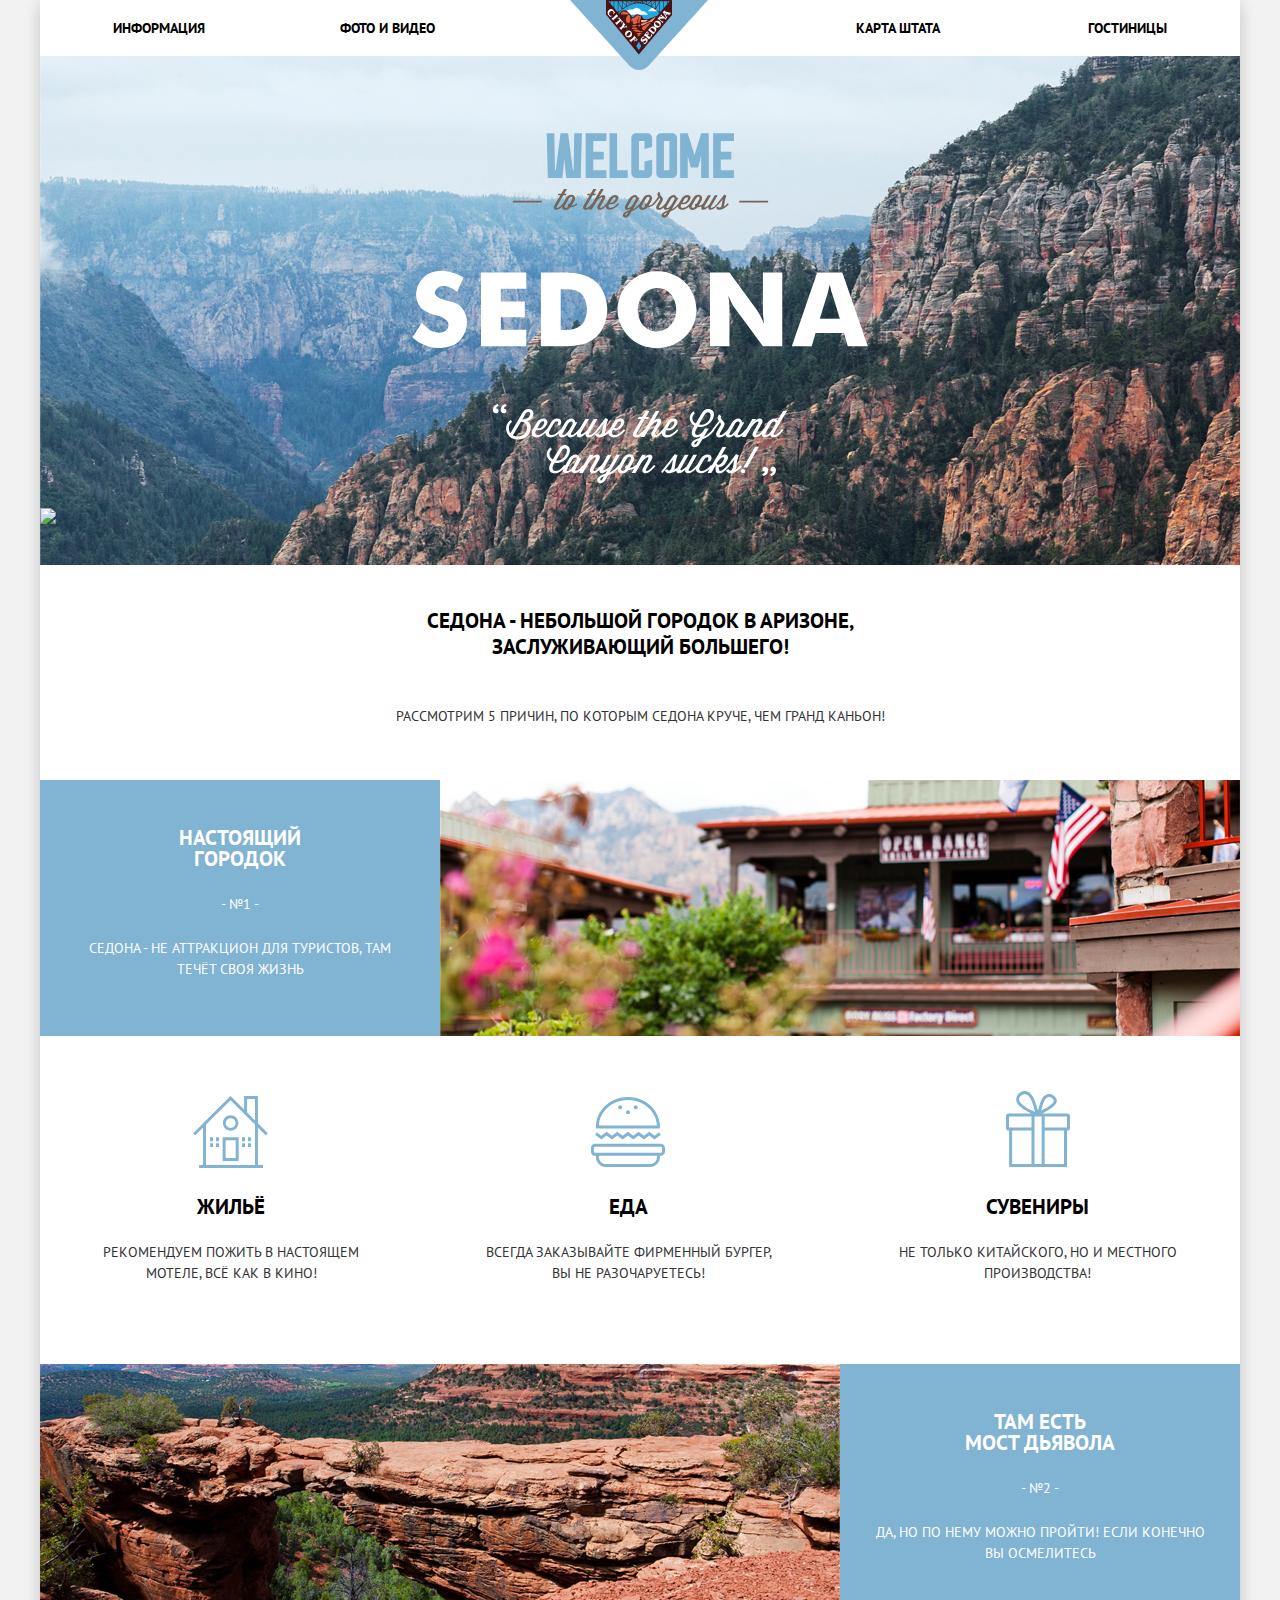
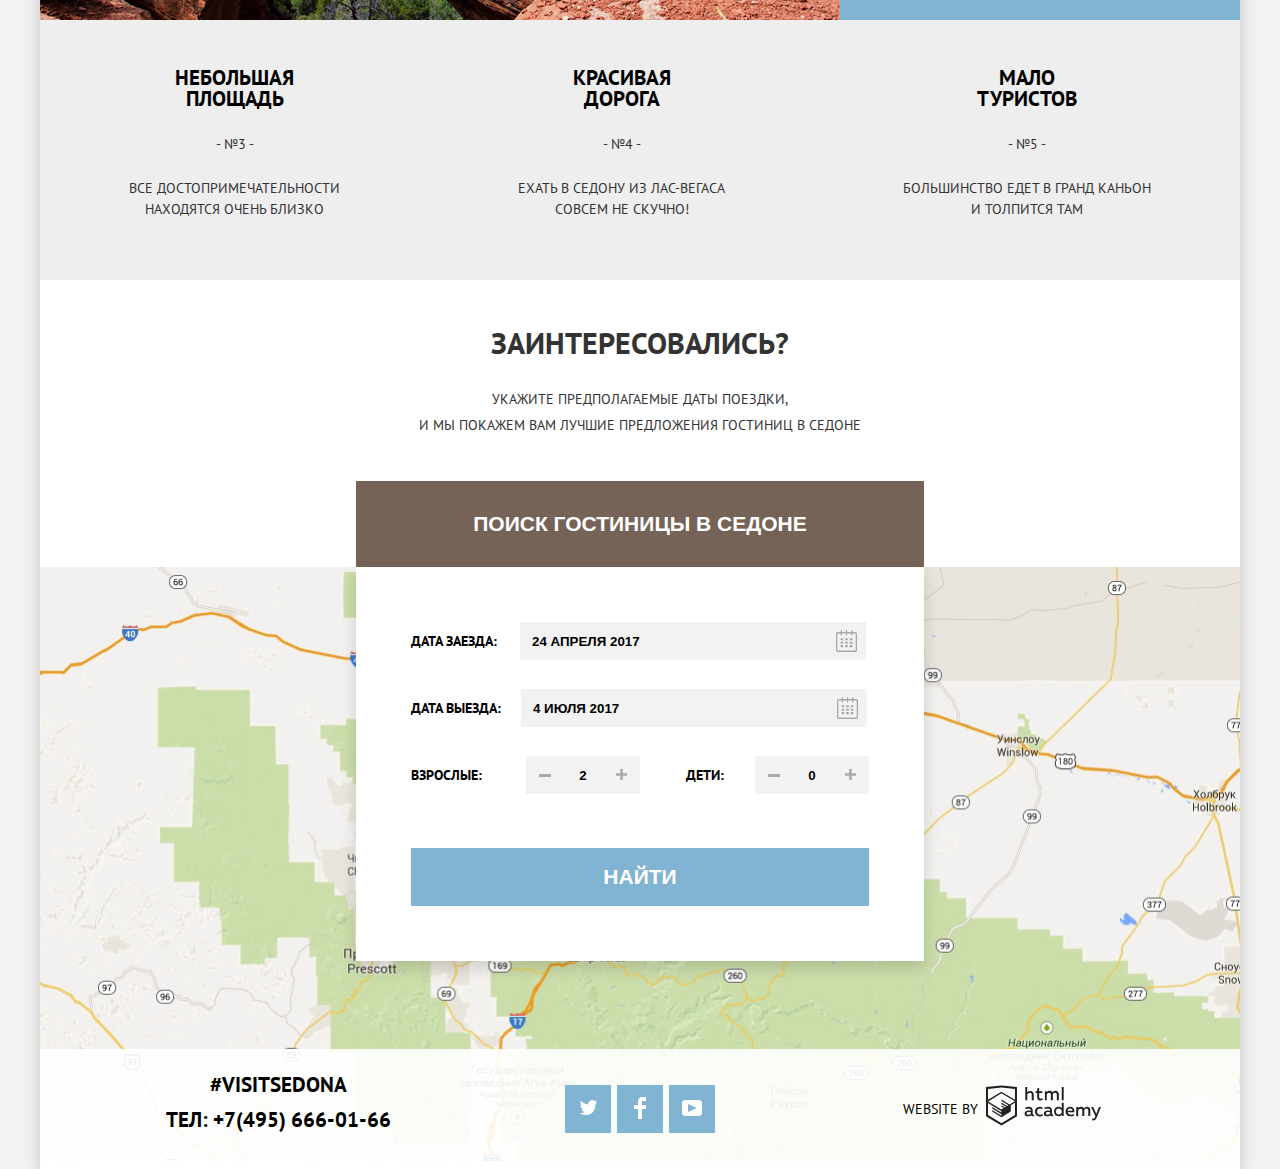
==== commit 0a3a03d3: "Завершаем верстку" ====
--- a/index.html
+++ b/index.html
@@ -144,17 +144,17 @@
 
   <section class="map">
     <h2 class="visually-hidden">Где мы находимся</h2>
-    <img src="img/map.png" width="1200" height="594" alt="Седона на интерактивной карте">
+    <iframe src="https://www.google.com/maps/embed?pb=!1m18!1m12!1m3!1d498195.4504132769!2d-111.74907696557278!3d34.88394201784229!2m3!1f0!2f0!3f0!3m2!1i1024!2i768!4f13.1!3m3!1m2!1s0x872da132f942b00d%3A0x5548c523fa6c8efd!2z0KHQtdC00L7QvdCwLCDQkNGA0LjQt9C-0L3QsCA4NjMzNiwg0KHQqNCQ!5e0!3m2!1sru!2sru!4v1591875318544!5m2!1sru!2sru" width="1200" height="594" frameborder="0" style="border:0;" allowfullscreen="" aria-hidden="false" tabindex="0"></iframe>
   </section>
 
 </main>
 
-<footer class="page-footer" style="position: relative; top: -120px">
+<footer class="page-footer" style="position: absolute; bottom: 0;">
 
 	<section class="footer-contacts">
    	<h2 class="visually-hidden">Контактная информация</h2>
     <p>#Visitsedona</p>
-		<p>Тел: +7(495)666-01-66</p>
+		<p>Тел: +7(495) 666-01-66</p>
 	</section>
 
 	<section class="footer-social">
@@ -184,8 +184,7 @@
 	<div class="footer-copyright">
 		<p>Website by</p> 
 		<a href="https://htmlacademy.ru/intensive/htmlcss"><svg width="115" height="41" id="Layer_1" data-name="Layer 1" xmlns="http://www.w3.org/2000/svg" viewBox="0 0 113.98 39.78"><defs><style>.cls-1{fill:#231f20;fill-rule:evenodd;}</style></defs><title>logo-htmlacademy</title><path id="logo-htmlacademy" class="cls-1" d="M15.52,1.06h-.17L0,2.72V31.49l15.35,9.35L30.7,31.49V2.72ZM77,2.62H75.09V15.73H77Zm-36.16,0V7.77a4,4,0,0,1,2.85-1.23,3.4,3.4,0,0,1,2.62,1,3.55,3.55,0,0,1,1,2.67v5.55h-2V10.47A2,2,0,0,0,45,9a1.88,1.88,0,0,0-1.29-.72h-.32a3.09,3.09,0,0,0-2.45,1.5v5.95h-2V2.63ZM77,31.48H75.28V30.06a4.07,4.07,0,0,1-3.37,1.66,4.75,4.75,0,0,1,0-9.47,4,4,0,0,1,3.17,1.4V18.32H77ZM47.07,30.06a2,2,0,0,0,.58-.11v1.44a3.33,3.33,0,0,1-1.25.22,1.75,1.75,0,0,1-1.76-1.08,5,5,0,0,1-3.31,1.17A2.77,2.77,0,0,1,38.26,29c0-2.3,2.11-3,3.91-3a11,11,0,0,1,2.29.27v-.33c0-1.07-.8-1.91-2.31-1.91a7.9,7.9,0,0,0-3.17.69V22.83a10.48,10.48,0,0,1,3.37-.59c2.49,0,4,1.21,4,3.94v3.23a.56.56,0,0,0,.13.43.58.58,0,0,0,.39.21h.18Zm-6.8-1.22a1.47,1.47,0,0,0,.5,1,1.38,1.38,0,0,0,1,.35h.12a3.55,3.55,0,0,0,2.54-1.08V27.58a10.27,10.27,0,0,0-1.91-.23c-1.05,0-2.28.36-2.28,1.49ZM56,22.94a5.05,5.05,0,0,0-2.71-.69h-.37a4.53,4.53,0,0,0-3.18,1.47,4.7,4.7,0,0,0-1.23,3.34v.44a4.49,4.49,0,0,0,4.72,4.23,6.38,6.38,0,0,0,2.91-.61V29.27A5.15,5.15,0,0,1,53.6,30a2.88,2.88,0,0,1-2.66-1.42,3,3,0,0,1,0-3.07A2.87,2.87,0,0,1,53.6,24a4.27,4.27,0,0,1,2.42.75Zm10.13,7.12a1.92,1.92,0,0,0,.58-.11v1.44a3.31,3.31,0,0,1-1.24.22,1.76,1.76,0,0,1-1.77-1.08,5,5,0,0,1-3.31,1.17A2.78,2.78,0,0,1,57.34,29c0-2.3,2.11-3,3.92-3a11.1,11.1,0,0,1,2.29.27v-.33c0-1.07-.81-1.91-2.32-1.91a7.85,7.85,0,0,0-3.16.69V22.83a10.43,10.43,0,0,1,3.37-.59c2.49,0,4,1.21,4,3.94v3.23a.59.59,0,0,0,.12.43.61.61,0,0,0,.39.21h.18Zm-6.3-.21a1.46,1.46,0,0,1-.49-1h0c0-1.13,1.16-1.49,2.28-1.49a10.27,10.27,0,0,1,1.91.23v1.53A3.57,3.57,0,0,1,61,30.19h-.11A1.47,1.47,0,0,1,59.85,29.85Zm9.48-2.92a3,3,0,0,1,2.91-3l0,.06a3.09,3.09,0,0,1,2.81,1.86V28a3,3,0,0,1-2.83,1.88A2.94,2.94,0,0,1,69.33,26.93Zm14-4.68c3.49,0,4.7,2.89,4.13,5.49H80.92c.22,1.62,1.76,2.28,3.37,2.28a6.4,6.4,0,0,0,2.78-.64v1.73a7.48,7.48,0,0,1-3.16.61c-2.67,0-5-1.53-5-4.77A4.59,4.59,0,0,1,80,23.68a4.36,4.36,0,0,1,3.08-1.46h.23Zm-2.48,3.93a2.42,2.42,0,0,1,2.57-2.27h0a2.06,2.06,0,0,1,1.67.62,2.21,2.21,0,0,1,.62,1.71H80.87Zm8.62,5.28v-9h1.74v1.08a4,4,0,0,1,2.93-1.38A3,3,0,0,1,97,23.72,4.29,4.29,0,0,1,100,22.28a3.19,3.19,0,0,1,2.49,1,3.34,3.34,0,0,1,.88,2.58v5.61h-2V25.93a1.71,1.71,0,0,0-.37-1.27A1.67,1.67,0,0,0,99.89,24h-.27a2.93,2.93,0,0,0-2.19,1.21v6.23h-2V25.93a1.75,1.75,0,0,0-.38-1.27,1.68,1.68,0,0,0-1.15-.61h-.21a3.12,3.12,0,0,0-2.33,1.39v6.08H89.53Zm24.49-9h-2l-2.65,6.8-3-6.78H104.2l4.22,9.06-.18.45c-.52,1.36-1.24,2-2.19,2a3,3,0,0,1-.89-.13v1.7a5.67,5.67,0,0,0,1.16.15c1.33,0,2.58-.75,3.53-3.09ZM52.69,6.79V3.55l-2,.46V6.73H49.14V8.49h1.65V13a2.74,2.74,0,0,0,.82,2.21,2.65,2.65,0,0,0,2.2.75,7.11,7.11,0,0,0,2.33-.38V13.84a4.57,4.57,0,0,1-1.78.36c-1.14,0-1.67-.39-1.67-1.58V8.51h3.16V6.79Zm5.7,9v-9h1.75V7.83a4,4,0,0,1,2.92-1.38A3,3,0,0,1,65.8,7.89a4.35,4.35,0,0,1,3.07-1.44,3.2,3.2,0,0,1,2.49,1,3.38,3.38,0,0,1,.85,2.62v5.62h-2V10.19a1.75,1.75,0,0,0-.36-1.27A1.65,1.65,0,0,0,68.7,8.3h-.24a2.9,2.9,0,0,0-2.18,1.21v6.23h-2V10.19a1.75,1.75,0,0,0-.36-1.27,1.65,1.65,0,0,0-1.13-.62h-.25A3.13,3.13,0,0,0,60.2,9.69v6.07H58.39ZM28.7,30.3h0v0Zm0-12v12L15.35,38.43,2,30.32V18.51l13.29,8.1V28l-9.11-5.5v1.41l9.16,5.62v1.5L6.19,25.5V27l9.16,5.62,9.23-5.65V20.81Zm0-1.54L25,18.94,23.35,20l-8-4.93V16.5l6.85,4.23-.15.09L21,21.41,15.29,18V19.4l4.47,2.72-1.05.72-3.38-2.05V22.2l2.22,1.34L15.3,24.9l-13.19-8,13.2-8.13ZM15.29,7.27l13.42,8.08V4.56L15.36,3.13,2,4.56V15.35Z" transform="translate(0 -1.06)"></path></svg></a>
-
-	</div>
+  </div>
 		
 </footer>
 
--- a/style.css
+++ b/style.css
@@ -61,6 +61,7 @@
 }
 
 .content-container {
+	position: relative;
 	width: 1200px;
 	background-color: var(--basic-white);
 	box-shadow: 0px 5px 15px rgba(0, 1, 1, 0.2);
@@ -337,6 +338,7 @@
 	background-color: var(--basic-brown-light);
 	border: none;
 	outline: none;
+	padding: 0;
 }
 
 .search-form-button:hover,
@@ -352,37 +354,47 @@
 	opacity: 0.3;
 }
 
+/* Map */
+
 .map {
-	max-height: 594px;
+	background-image: url("img/map.png");
+	background-repeat: no-repeat;
+	background-size: 1200px 594px;
 }
 
 /* Footer */
 
 .page-footer {
-	display: grid;
-  	grid-template-columns: 73px 351px 352px 351px 73px;
+	min-width: 1200px;
+  	display: grid;
+  	grid-template-columns: 58px 361px 362px 361px 58px;
+  	justify-content: center;
+  	align-items: center;
 	background-color: rgba(255, 255, 255, 0.9);
 	min-height: 120px;
+	margin: 0 auto;
 }
 
 .footer-contacts {
 	grid-column: 2/3;
 	font-size: 21px;
-	font-weight: 700;
-	padding-top: 25px;
+	line-height: 35px;
+	font-weight: 700;
+	color: var(--basic-black);
 	text-align: center;
+	margin-bottom: 15px;
 }
 
 .footer-social ul {
 	grid-column: 3/4;
 	display: flex;
+	flex-wrap: wrap;
   	align-items: center;
   	justify-content: space-between;
-	width: 150px;
+	max-width: 150px;
 	list-style: none;
 	padding: 0;
 	margin: 0 auto;
-	padding-top:  36px;
 }
 
 .social-button {
@@ -394,6 +406,10 @@
 	background-color: var(--basic-blue-light);
 }
 
+.social-button svg {
+	padding-top: 5px;
+}
+
 .social-button:hover,
 .social-button:focus {
 	background-color: var(--basic-blue);
@@ -408,6 +424,7 @@
 }
 
 .footer-copyright {
+	color: var(--basic-black);
 	grid-column: 4/5;
 	display: flex;
 	align-items: center;
@@ -415,7 +432,7 @@
 }
 
 .footer-copyright a {
-	margin-left: 10px;
+	margin-left: 8px;
 }
 
 
@@ -431,6 +448,12 @@
 /* Modal */
 
 .modal {
+	position: absolute;
+	top: 2167px;
+	left: 0;
+	right: 0;
+	bottom: auto;
+	margin: auto;
 	width: 568px;
 	background-color: var(--basic-white);
 	box-shadow: 0px 7px 15px rgba(0, 1, 1, 0.15);
@@ -561,7 +584,7 @@
 	right: 89px;
 	width: 12px;
 	height: 3px;
-	z-index: 1;
+	z-index: 10;
 }
 
 .button-number-minus:hover rect,
@@ -732,11 +755,11 @@
 
 .price-block p {
 	display: inline-block;
-	padding-top: 7px;
+	padding-top: 5px;
 }
 
 .p1 {
-	padding-left: 52px;
+	padding-left: 65px;
 }
 
 .p2 {
@@ -800,9 +823,9 @@
 }
 
 .search-result ul {
-	width: 250px;
 	display: flex;
-	justify-content: space-between;
+	flex-wrap: wrap;
+	justify-content: flex-start;
 	list-style: none;
 	margin: 0;
 	padding: 0;
@@ -817,6 +840,7 @@
 	line-height: 18px;
 	text-decoration: none;
 	border-bottom: 1px dotted rgba(129, 179, 210, 1);
+	margin-right: 32px;
 }
 
 .search-result a:hover,
@@ -914,14 +938,22 @@
 .description-item {
 	display: grid;
 	grid-template-columns: 73px 163px 1fr 127px 73px;
+	align-content: center;
+	margin-top: 28px;
+	margin-bottom: 29px;
 }
 
 .image-block {
 	grid-column: 2/3;
+	width: 135px;
+	height: 90px;
+	object-fit: contain;
+	background-color: var(--basic-grey-light);
 }
 
 .text-block {
 	grid-column: 3/4;
+	margin-top: -5px;
 }
 
 .rating-block {
@@ -929,25 +961,20 @@
 	justify-self: end;
 }
 
-.description-item {
-	margin-top: 27px;
-	margin-bottom: 27px;
-}
-
 .amara-price {
-	margin-left: 38px;
+	margin-left: 35px;
 }
 
 .desert-price {
-	margin-left: 64px;
+	margin-left: 60px;
 }
 
 .villas-price {
-	margin-left: 23px;
+	margin-left: 19px;
 }
 
 .description-buttons {
-	margin-top: 13px;
+	margin-top: 17px;
 }
 
 .booking-button {
@@ -985,7 +1012,7 @@
 	color: var(--special-grey-rating);
 	background-color: var(--basic-grey-light);
 	text-align: center;
-	padding-top: 5px;
+	padding-top: 3px;
 }
 
 .four-stars {
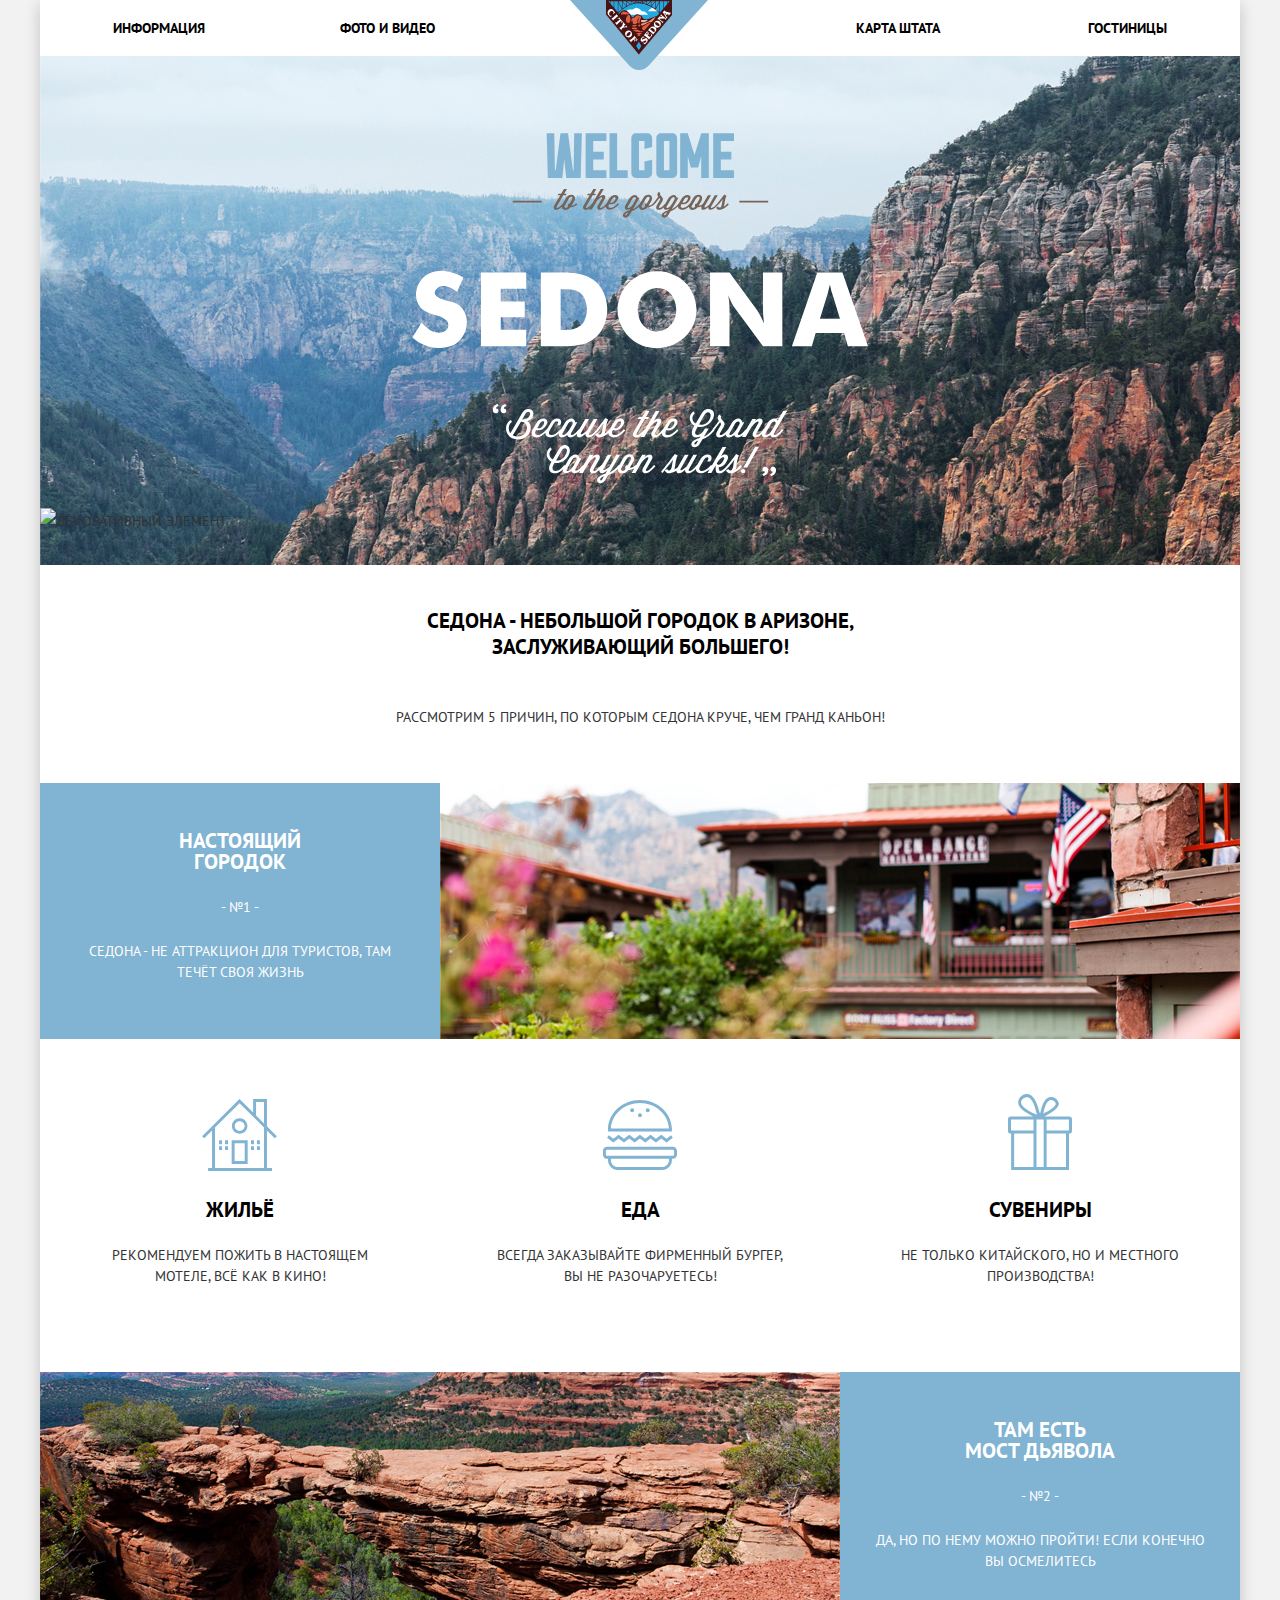
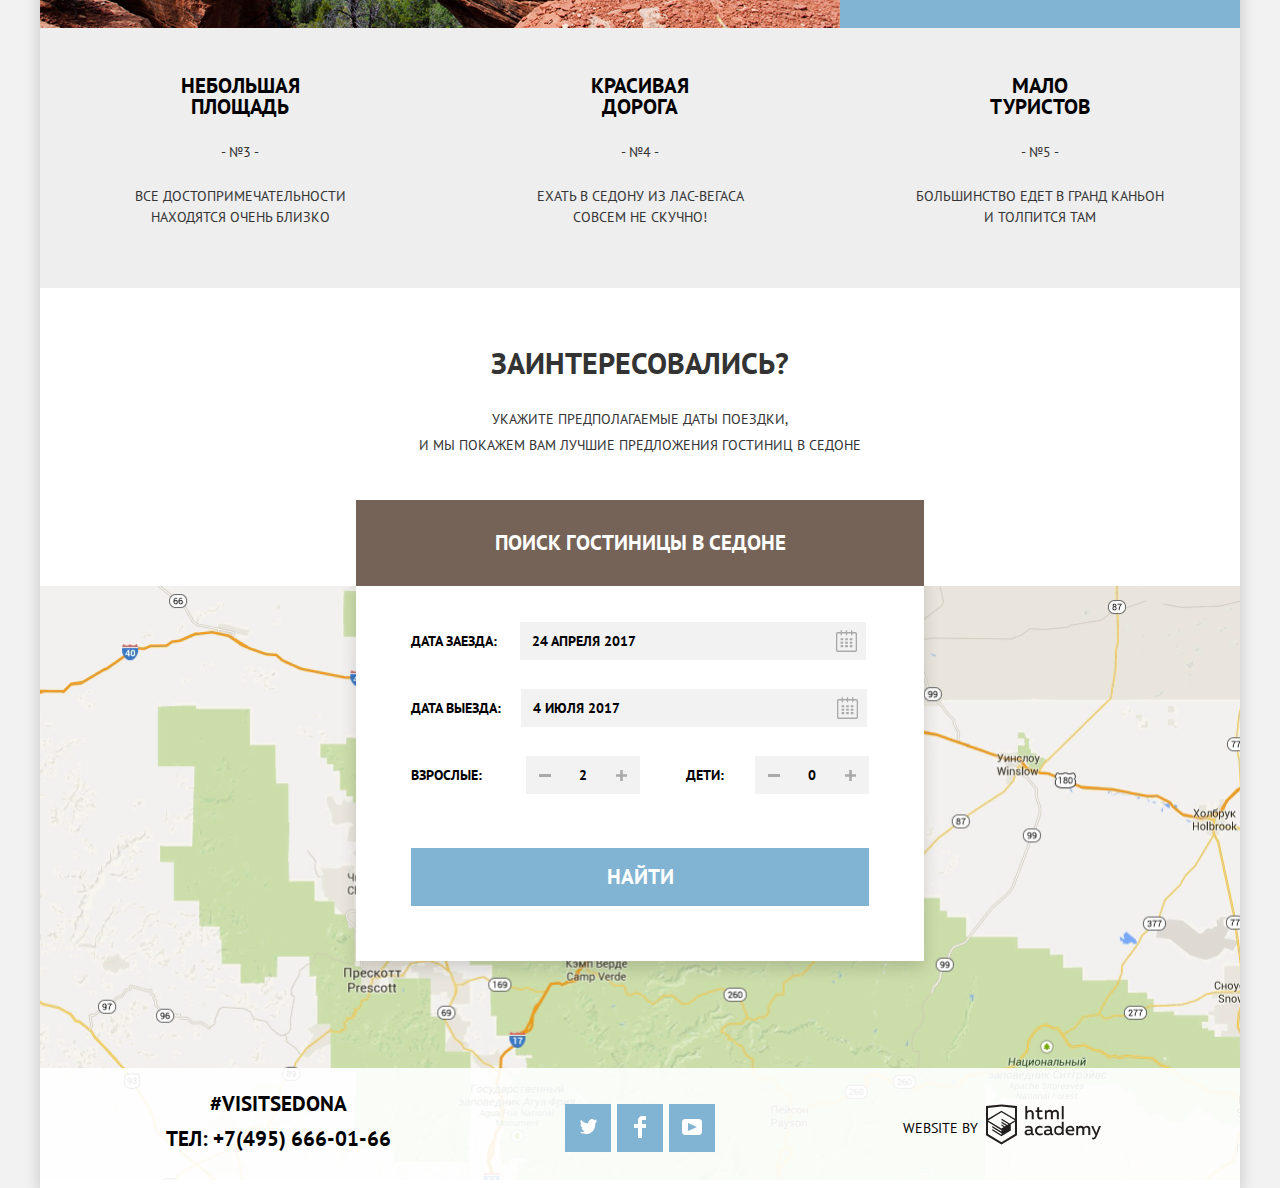
==== commit 587c9574: "итог" ====
--- a/index.html
+++ b/index.html
@@ -4,8 +4,8 @@
 	<meta charset="UTF-8">
 	<title>Седона</title>
   <link href="https://fonts.googleapis.com/css2?family=PT+Sans:wght@400;700&display=swap" rel="stylesheet">
-  <link href="normalize.css" rel="stylesheet">
-  <link href="style.css" rel="stylesheet">
+  <link href="css/normalize.css" rel="stylesheet">
+  <link href="css/style-min.css" rel="stylesheet">
 </head>
 
 <body class="page-body">
@@ -13,7 +13,7 @@
 <div class="content-container">
 
 <header class="main-header">
-  
+
   <nav class="main-navigation">
     <div class="main-navigation-wrapper">
   	 <ul  class="site-navigation">
@@ -40,8 +40,8 @@
 	<section class="intro">
     <h2 class="visually-hidden">Добро пожаловать!</h2>
     <div class="intro-welcome">
-     <img class="intro-welcome-image" src="img/intro-welcome.svg" width="457" height="351" alt="Welcome to the georgious Sedona">
-     <img class="intro-welcome-mask" src="img/shape.svg" width="1200" height="57" alt="Декоративный элемент">
+      <img class="intro-welcome-image" src="img/intro-welcome.svg" width="457" height="351" alt="Welcome to the georgious Sedona">
+      <img class="intro-welcome-mask" src="img/shape.svg" width="1200" height="57" alt="Декоративный элемент">
     </div> 
   </section>
 
@@ -57,94 +57,59 @@
       <li class="feature-item-pictured feature-item-1">
         <h4>Настоящий<br>городок</h4>
         <p class="item-number">- №1 -</p>
-        <p>
-          Седона - не аттракцион для туристов, там<br>
-          течёт своя жизнь
-        </p>
+        <p>Седона - не аттракцион для туристов, там<br>течёт своя жизнь</p>
       </li>
       <li class="feature-item-image-1">
-        <div class="feature-item-image-container">
-          <img src="img/sedona-town.jpg" width="800" height="256" alt="Город Седона">
-        </div>
-      </li>
-      <li class="feature-item-pictured">
+        <img src="img/sedona-town.jpg" width="800" height="256" alt="Город Седона">
+      </li>
+      <li class="additional-feature-item motel-item">
+        <h4>Жильё</h4>
+        <p>Рекомендуем пожить в настоящем<br>мотеле, всё как в кино!</p>
+      </li>
+      <li class="additional-feature-item food-item">
+        <h4>Еда</h4>
+        <p>Всегда заказывайте фирменный бургер,<br>вы не разочаруетесь!</p>
+      </li>
+      <li class="additional-feature-item souvenir-item">
+        <h4>Сувениры</h4>
+        <p>Не только китайского, но и местного<br>производства!</p>
+      </li>
+      <li class="feature-item-pictured feature-item-2">
         <h4>Там есть<br>мост дьявола</h4>
         <p class="item-number">- №2 -</p>
-        <p>
-          Да, но по нему можно пройти! Если конечно<br>
-          вы осмелитесь
-        </p>
+        <p>Да, но по нему можно пройти! Если конечно<br>вы осмелитесь</p>
       </li>
       <li  class="feature-item-image-2">
-        <div  class="feature-item-image-container">
-          <img src="img/devil-bridge.jpg" width="800" height="256" alt="Мост дьявола">
-        </div>
-      </li>
-      <div class="feature-item-container">
-      <li class="feature-item">
+        <img src="img/devil-bridge.jpg" width="800" height="256" alt="Мост дьявола">
+      </li>
+      <li class="feature-item feature-item-3">
         <h4>Небольшая<br>площадь</h4>
         <p class="item-number">- №3 -</p>
-        <p class="item-description">
-          Все достопримечательности<br>
-          находятся очень близко
-        </p>
-      </li>
-      <li class="feature-item">
+        <p class="item-description">Все достопримечательности<br>находятся очень близко</p>
+      </li>
+      <li class="feature-item feature-item-4">
         <h4>Красивая<br>дорога</h4>
         <p class="item-number">- №4 -</p>
-        <p class="item-description">
-          Ехать в Седону из Лас-Вегаса<br>
-          совсем не скучно!
-        </p>
-      </li>
-      <li class="feature-item">
+        <p class="item-description">Ехать в Седону из Лас-Вегаса<br>совсем не скучно!</p>
+      </li>
+      <li class="feature-item feature-item-5">
         <h4>Мало<br>туристов</h4>
         <p class="item-number">- №5 -</p>
-        <p class="item-description">
-          Большинство едет в Гранд Каньон<br>
-          и толпится там
-        </p>
-      </li>
-      </div>
-      <div class="additional-features-container">
-      <li class="additional-feature-item motel-item">
-        <h4>Жильё</h4>
-        <p>
-          Рекомендуем пожить в настоящем<br>
-          мотеле, всё как в кино!
-        </p>
-      </li>
-      <li class="additional-feature-item food-item">
-        <h4>Еда</h4>
-        <p>
-          Всегда заказывайте фирменный бургер,<br>
-          вы не разочаруетесь!
-        </p>
-      </li>
-      <li class="additional-feature-item souvenir-item">
-        <h4>Сувениры</h4>
-        <p>
-          Не только китайского, но и местного<br>
-          производства!
-        </p>
-      </li>
-      </div>
+        <p class="item-description">Большинство едет в Гранд Каньон<br>и толпится там</p>
+      </li>   
     </ul>
   </section>
 
   <section class="booking">
    	<h2 class="visually-hidden">Бронирование</h2>
    	<h3>Заинтересовались?</h3>
-   	<p>
-   		Укажите предполагаемые даты поездки,<br>
-   		и мы покажем вам лучшие предложения гостиниц в Седоне
-   	</p>
+   	<p>Укажите предполагаемые даты поездки,<br>и мы покажем вам лучшие предложения гостиниц в Седоне</p>
     <button class="search-form-button" type="button"><span>Поиск гостиницы в Седоне</span></button>
   </section>
 
   <section class="map">
     <h2 class="visually-hidden">Где мы находимся</h2>
-    <iframe src="https://www.google.com/maps/embed?pb=!1m18!1m12!1m3!1d498195.4504132769!2d-111.74907696557278!3d34.88394201784229!2m3!1f0!2f0!3f0!3m2!1i1024!2i768!4f13.1!3m3!1m2!1s0x872da132f942b00d%3A0x5548c523fa6c8efd!2z0KHQtdC00L7QvdCwLCDQkNGA0LjQt9C-0L3QsCA4NjMzNiwg0KHQqNCQ!5e0!3m2!1sru!2sru!4v1591875318544!5m2!1sru!2sru" width="1200" height="594" frameborder="0" style="border:0;" allowfullscreen="" aria-hidden="false" tabindex="0"></iframe>
+    <iframe src="https://www.google.com/maps/embed?pb=!1m18!1m12!1m3!1d498195.4504132769!2d-111.74907696557278!3d34.88394201784229!2m3!1f0!2f0!3f0!3m2!1i1024!2i768!4f13.1!3m3!1m2!1s0x872da132f942b00d%3A0x5548c523fa6c8efd!2z0KHQtdC00L7QvdCwLCDQkNGA0LjQt9C-0L3QsCA4NjMzNiwg0KHQqNCQ!5e0!3m2!1sru!2sru!4v1591875318544!5m2!1sru!2sru" width="1200" height="594" frameborder="0" allowfullscreen="" aria-hidden="false" tabindex="0"></iframe>
   </section>
 
 </main>
@@ -154,7 +119,7 @@
 	<section class="footer-contacts">
    	<h2 class="visually-hidden">Контактная информация</h2>
     <p>#Visitsedona</p>
-		<p>Тел: +7(495) 666-01-66</p>
+		<p><a href="tel:+74956660166">Тел: +7(495) 666-01-66</a></p>
 	</section>
 
 	<section class="footer-social">
@@ -183,12 +148,14 @@
 
 	<div class="footer-copyright">
 		<p>Website by</p> 
-		<a href="https://htmlacademy.ru/intensive/htmlcss"><svg width="115" height="41" id="Layer_1" data-name="Layer 1" xmlns="http://www.w3.org/2000/svg" viewBox="0 0 113.98 39.78"><defs><style>.cls-1{fill:#231f20;fill-rule:evenodd;}</style></defs><title>logo-htmlacademy</title><path id="logo-htmlacademy" class="cls-1" d="M15.52,1.06h-.17L0,2.72V31.49l15.35,9.35L30.7,31.49V2.72ZM77,2.62H75.09V15.73H77Zm-36.16,0V7.77a4,4,0,0,1,2.85-1.23,3.4,3.4,0,0,1,2.62,1,3.55,3.55,0,0,1,1,2.67v5.55h-2V10.47A2,2,0,0,0,45,9a1.88,1.88,0,0,0-1.29-.72h-.32a3.09,3.09,0,0,0-2.45,1.5v5.95h-2V2.63ZM77,31.48H75.28V30.06a4.07,4.07,0,0,1-3.37,1.66,4.75,4.75,0,0,1,0-9.47,4,4,0,0,1,3.17,1.4V18.32H77ZM47.07,30.06a2,2,0,0,0,.58-.11v1.44a3.33,3.33,0,0,1-1.25.22,1.75,1.75,0,0,1-1.76-1.08,5,5,0,0,1-3.31,1.17A2.77,2.77,0,0,1,38.26,29c0-2.3,2.11-3,3.91-3a11,11,0,0,1,2.29.27v-.33c0-1.07-.8-1.91-2.31-1.91a7.9,7.9,0,0,0-3.17.69V22.83a10.48,10.48,0,0,1,3.37-.59c2.49,0,4,1.21,4,3.94v3.23a.56.56,0,0,0,.13.43.58.58,0,0,0,.39.21h.18Zm-6.8-1.22a1.47,1.47,0,0,0,.5,1,1.38,1.38,0,0,0,1,.35h.12a3.55,3.55,0,0,0,2.54-1.08V27.58a10.27,10.27,0,0,0-1.91-.23c-1.05,0-2.28.36-2.28,1.49ZM56,22.94a5.05,5.05,0,0,0-2.71-.69h-.37a4.53,4.53,0,0,0-3.18,1.47,4.7,4.7,0,0,0-1.23,3.34v.44a4.49,4.49,0,0,0,4.72,4.23,6.38,6.38,0,0,0,2.91-.61V29.27A5.15,5.15,0,0,1,53.6,30a2.88,2.88,0,0,1-2.66-1.42,3,3,0,0,1,0-3.07A2.87,2.87,0,0,1,53.6,24a4.27,4.27,0,0,1,2.42.75Zm10.13,7.12a1.92,1.92,0,0,0,.58-.11v1.44a3.31,3.31,0,0,1-1.24.22,1.76,1.76,0,0,1-1.77-1.08,5,5,0,0,1-3.31,1.17A2.78,2.78,0,0,1,57.34,29c0-2.3,2.11-3,3.92-3a11.1,11.1,0,0,1,2.29.27v-.33c0-1.07-.81-1.91-2.32-1.91a7.85,7.85,0,0,0-3.16.69V22.83a10.43,10.43,0,0,1,3.37-.59c2.49,0,4,1.21,4,3.94v3.23a.59.59,0,0,0,.12.43.61.61,0,0,0,.39.21h.18Zm-6.3-.21a1.46,1.46,0,0,1-.49-1h0c0-1.13,1.16-1.49,2.28-1.49a10.27,10.27,0,0,1,1.91.23v1.53A3.57,3.57,0,0,1,61,30.19h-.11A1.47,1.47,0,0,1,59.85,29.85Zm9.48-2.92a3,3,0,0,1,2.91-3l0,.06a3.09,3.09,0,0,1,2.81,1.86V28a3,3,0,0,1-2.83,1.88A2.94,2.94,0,0,1,69.33,26.93Zm14-4.68c3.49,0,4.7,2.89,4.13,5.49H80.92c.22,1.62,1.76,2.28,3.37,2.28a6.4,6.4,0,0,0,2.78-.64v1.73a7.48,7.48,0,0,1-3.16.61c-2.67,0-5-1.53-5-4.77A4.59,4.59,0,0,1,80,23.68a4.36,4.36,0,0,1,3.08-1.46h.23Zm-2.48,3.93a2.42,2.42,0,0,1,2.57-2.27h0a2.06,2.06,0,0,1,1.67.62,2.21,2.21,0,0,1,.62,1.71H80.87Zm8.62,5.28v-9h1.74v1.08a4,4,0,0,1,2.93-1.38A3,3,0,0,1,97,23.72,4.29,4.29,0,0,1,100,22.28a3.19,3.19,0,0,1,2.49,1,3.34,3.34,0,0,1,.88,2.58v5.61h-2V25.93a1.71,1.71,0,0,0-.37-1.27A1.67,1.67,0,0,0,99.89,24h-.27a2.93,2.93,0,0,0-2.19,1.21v6.23h-2V25.93a1.75,1.75,0,0,0-.38-1.27,1.68,1.68,0,0,0-1.15-.61h-.21a3.12,3.12,0,0,0-2.33,1.39v6.08H89.53Zm24.49-9h-2l-2.65,6.8-3-6.78H104.2l4.22,9.06-.18.45c-.52,1.36-1.24,2-2.19,2a3,3,0,0,1-.89-.13v1.7a5.67,5.67,0,0,0,1.16.15c1.33,0,2.58-.75,3.53-3.09ZM52.69,6.79V3.55l-2,.46V6.73H49.14V8.49h1.65V13a2.74,2.74,0,0,0,.82,2.21,2.65,2.65,0,0,0,2.2.75,7.11,7.11,0,0,0,2.33-.38V13.84a4.57,4.57,0,0,1-1.78.36c-1.14,0-1.67-.39-1.67-1.58V8.51h3.16V6.79Zm5.7,9v-9h1.75V7.83a4,4,0,0,1,2.92-1.38A3,3,0,0,1,65.8,7.89a4.35,4.35,0,0,1,3.07-1.44,3.2,3.2,0,0,1,2.49,1,3.38,3.38,0,0,1,.85,2.62v5.62h-2V10.19a1.75,1.75,0,0,0-.36-1.27A1.65,1.65,0,0,0,68.7,8.3h-.24a2.9,2.9,0,0,0-2.18,1.21v6.23h-2V10.19a1.75,1.75,0,0,0-.36-1.27,1.65,1.65,0,0,0-1.13-.62h-.25A3.13,3.13,0,0,0,60.2,9.69v6.07H58.39ZM28.7,30.3h0v0Zm0-12v12L15.35,38.43,2,30.32V18.51l13.29,8.1V28l-9.11-5.5v1.41l9.16,5.62v1.5L6.19,25.5V27l9.16,5.62,9.23-5.65V20.81Zm0-1.54L25,18.94,23.35,20l-8-4.93V16.5l6.85,4.23-.15.09L21,21.41,15.29,18V19.4l4.47,2.72-1.05.72-3.38-2.05V22.2l2.22,1.34L15.3,24.9l-13.19-8,13.2-8.13ZM15.29,7.27l13.42,8.08V4.56L15.36,3.13,2,4.56V15.35Z" transform="translate(0 -1.06)"></path></svg></a>
+		<a href="https://htmlacademy.ru/intensive/htmlcss">
+      <svg width="115" height="41" id="Layer_1" data-name="Layer 1" xmlns="http://www.w3.org/2000/svg" viewBox="0 0 113.98 39.78"><defs><style>.cls-1{fill:#231f20;fill-rule:evenodd;}</style></defs><title>logo-htmlacademy</title><path id="logo-htmlacademy" class="cls-1" d="M15.52,1.06h-.17L0,2.72V31.49l15.35,9.35L30.7,31.49V2.72ZM77,2.62H75.09V15.73H77Zm-36.16,0V7.77a4,4,0,0,1,2.85-1.23,3.4,3.4,0,0,1,2.62,1,3.55,3.55,0,0,1,1,2.67v5.55h-2V10.47A2,2,0,0,0,45,9a1.88,1.88,0,0,0-1.29-.72h-.32a3.09,3.09,0,0,0-2.45,1.5v5.95h-2V2.63ZM77,31.48H75.28V30.06a4.07,4.07,0,0,1-3.37,1.66,4.75,4.75,0,0,1,0-9.47,4,4,0,0,1,3.17,1.4V18.32H77ZM47.07,30.06a2,2,0,0,0,.58-.11v1.44a3.33,3.33,0,0,1-1.25.22,1.75,1.75,0,0,1-1.76-1.08,5,5,0,0,1-3.31,1.17A2.77,2.77,0,0,1,38.26,29c0-2.3,2.11-3,3.91-3a11,11,0,0,1,2.29.27v-.33c0-1.07-.8-1.91-2.31-1.91a7.9,7.9,0,0,0-3.17.69V22.83a10.48,10.48,0,0,1,3.37-.59c2.49,0,4,1.21,4,3.94v3.23a.56.56,0,0,0,.13.43.58.58,0,0,0,.39.21h.18Zm-6.8-1.22a1.47,1.47,0,0,0,.5,1,1.38,1.38,0,0,0,1,.35h.12a3.55,3.55,0,0,0,2.54-1.08V27.58a10.27,10.27,0,0,0-1.91-.23c-1.05,0-2.28.36-2.28,1.49ZM56,22.94a5.05,5.05,0,0,0-2.71-.69h-.37a4.53,4.53,0,0,0-3.18,1.47,4.7,4.7,0,0,0-1.23,3.34v.44a4.49,4.49,0,0,0,4.72,4.23,6.38,6.38,0,0,0,2.91-.61V29.27A5.15,5.15,0,0,1,53.6,30a2.88,2.88,0,0,1-2.66-1.42,3,3,0,0,1,0-3.07A2.87,2.87,0,0,1,53.6,24a4.27,4.27,0,0,1,2.42.75Zm10.13,7.12a1.92,1.92,0,0,0,.58-.11v1.44a3.31,3.31,0,0,1-1.24.22,1.76,1.76,0,0,1-1.77-1.08,5,5,0,0,1-3.31,1.17A2.78,2.78,0,0,1,57.34,29c0-2.3,2.11-3,3.92-3a11.1,11.1,0,0,1,2.29.27v-.33c0-1.07-.81-1.91-2.32-1.91a7.85,7.85,0,0,0-3.16.69V22.83a10.43,10.43,0,0,1,3.37-.59c2.49,0,4,1.21,4,3.94v3.23a.59.59,0,0,0,.12.43.61.61,0,0,0,.39.21h.18Zm-6.3-.21a1.46,1.46,0,0,1-.49-1h0c0-1.13,1.16-1.49,2.28-1.49a10.27,10.27,0,0,1,1.91.23v1.53A3.57,3.57,0,0,1,61,30.19h-.11A1.47,1.47,0,0,1,59.85,29.85Zm9.48-2.92a3,3,0,0,1,2.91-3l0,.06a3.09,3.09,0,0,1,2.81,1.86V28a3,3,0,0,1-2.83,1.88A2.94,2.94,0,0,1,69.33,26.93Zm14-4.68c3.49,0,4.7,2.89,4.13,5.49H80.92c.22,1.62,1.76,2.28,3.37,2.28a6.4,6.4,0,0,0,2.78-.64v1.73a7.48,7.48,0,0,1-3.16.61c-2.67,0-5-1.53-5-4.77A4.59,4.59,0,0,1,80,23.68a4.36,4.36,0,0,1,3.08-1.46h.23Zm-2.48,3.93a2.42,2.42,0,0,1,2.57-2.27h0a2.06,2.06,0,0,1,1.67.62,2.21,2.21,0,0,1,.62,1.71H80.87Zm8.62,5.28v-9h1.74v1.08a4,4,0,0,1,2.93-1.38A3,3,0,0,1,97,23.72,4.29,4.29,0,0,1,100,22.28a3.19,3.19,0,0,1,2.49,1,3.34,3.34,0,0,1,.88,2.58v5.61h-2V25.93a1.71,1.71,0,0,0-.37-1.27A1.67,1.67,0,0,0,99.89,24h-.27a2.93,2.93,0,0,0-2.19,1.21v6.23h-2V25.93a1.75,1.75,0,0,0-.38-1.27,1.68,1.68,0,0,0-1.15-.61h-.21a3.12,3.12,0,0,0-2.33,1.39v6.08H89.53Zm24.49-9h-2l-2.65,6.8-3-6.78H104.2l4.22,9.06-.18.45c-.52,1.36-1.24,2-2.19,2a3,3,0,0,1-.89-.13v1.7a5.67,5.67,0,0,0,1.16.15c1.33,0,2.58-.75,3.53-3.09ZM52.69,6.79V3.55l-2,.46V6.73H49.14V8.49h1.65V13a2.74,2.74,0,0,0,.82,2.21,2.65,2.65,0,0,0,2.2.75,7.11,7.11,0,0,0,2.33-.38V13.84a4.57,4.57,0,0,1-1.78.36c-1.14,0-1.67-.39-1.67-1.58V8.51h3.16V6.79Zm5.7,9v-9h1.75V7.83a4,4,0,0,1,2.92-1.38A3,3,0,0,1,65.8,7.89a4.35,4.35,0,0,1,3.07-1.44,3.2,3.2,0,0,1,2.49,1,3.38,3.38,0,0,1,.85,2.62v5.62h-2V10.19a1.75,1.75,0,0,0-.36-1.27A1.65,1.65,0,0,0,68.7,8.3h-.24a2.9,2.9,0,0,0-2.18,1.21v6.23h-2V10.19a1.75,1.75,0,0,0-.36-1.27,1.65,1.65,0,0,0-1.13-.62h-.25A3.13,3.13,0,0,0,60.2,9.69v6.07H58.39ZM28.7,30.3h0v0Zm0-12v12L15.35,38.43,2,30.32V18.51l13.29,8.1V28l-9.11-5.5v1.41l9.16,5.62v1.5L6.19,25.5V27l9.16,5.62,9.23-5.65V20.81Zm0-1.54L25,18.94,23.35,20l-8-4.93V16.5l6.85,4.23-.15.09L21,21.41,15.29,18V19.4l4.47,2.72-1.05.72-3.38-2.05V22.2l2.22,1.34L15.3,24.9l-13.19-8,13.2-8.13ZM15.29,7.27l13.42,8.08V4.56L15.36,3.13,2,4.56V15.35Z" transform="translate(0 -1.06)"></path></svg>
+      </a>
   </div>
 		
 </footer>
 
-<section class="modal">
+<section class="modal modal-show">
   <h2 class="visually-hidden">Поиск гостиницы в Седоне</h2>
   <form class="search-form" action="https://echo.htmlacademy.ru" method="post">
     <div class="search-form-item search-form-item-date">
@@ -201,9 +168,9 @@
     <div class="search-form-item search-form-item-date">
       <label class="check-out-date" for="check-out-date">Дата выезда:</label>
       <input class="check-out-date" id="check-out-date" type="text" name="check-out" value="4 июля 2017">
-      <button class="button-calendar" type="button">
-        <svg width="21" height="23" viewBox="0 0 21 23" fill="none" xmlns="http://www.w3.org/2000/svg"><path fill-rule="evenodd" clip-rule="evenodd" d="M16.406 3.02498H19.251C20.217 3.02498 21 3.84698 21 4.86198V21.164C21 22.179 20.217 23 19.251 23H1.75C0.784 23 0 22.179 0 21.164V4.86198C0 3.84698 0.784 3.02498 1.75 3.02498H4.593V1.64798C4.593 1.26698 4.887 0.958984 5.25 0.958984C5.612 0.958984 5.906 1.26698 5.906 1.64798V3.02498H9.844V1.64798C9.844 1.26698 10.138 0.958984 10.501 0.958984C10.862 0.958984 11.156 1.26698 11.156 1.64798V3.02498H15.094V1.64798C15.094 1.26698 15.387 0.958984 15.75 0.958984C16.112 0.958984 16.406 1.26698 16.406 1.64798V3.02498ZM19.5646 21.484C19.6466 21.3979 19.691 21.2828 19.688 21.164H19.689V4.86198C19.689 4.60898 19.493 4.40298 19.252 4.40298H16.407V5.78098C16.407 6.16198 16.113 6.46998 15.751 6.46998C15.388 6.46998 15.095 6.16198 15.095 5.78098V4.40298H11.157V5.78098C11.157 6.16198 10.863 6.46998 10.502 6.46998C10.139 6.46998 9.845 6.16198 9.845 5.78098V4.40298H5.907V5.78098C5.907 6.16198 5.613 6.46998 5.251 6.46998C4.888 6.46998 4.594 6.16198 4.594 5.78098V4.40298H1.75C1.50263 4.40953 1.30696 4.61458 1.312 4.86198V21.164C1.30696 21.4114 1.50263 21.6164 1.75 21.623H19.251C19.3698 21.6201 19.4826 21.5701 19.5646 21.484Z" fill="#A9A9A9"/><path fill-rule="evenodd" clip-rule="evenodd" d="M4.59399 9.2251H7.21899V11.2911H4.59399V9.2251ZM4.59399 12.6681H7.21899V14.7351H4.59399V12.6681ZM7.21899 16.1121H4.59399V18.1781H7.21899V16.1121ZM9.18799 16.1121H11.813V18.1781H9.18799V16.1121ZM11.813 12.6681H9.18799V14.7351H11.813V12.6681ZM9.18799 9.2251H11.813V11.2911H9.18799V9.2251ZM16.406 16.1121H13.781V18.1781H16.406V16.1121ZM13.781 12.6681H16.406V14.7351H13.781V12.6681ZM16.406 9.2251H13.781V11.2911H16.406V9.2251Z" fill="#A9A9A9"/></svg>
-      </button>
+        <button class="button-calendar" type="button">
+          <svg width="21" height="23" viewBox="0 0 21 23" fill="none" xmlns="http://www.w3.org/2000/svg"><path fill-rule="evenodd" clip-rule="evenodd" d="M16.406 3.02498H19.251C20.217 3.02498 21 3.84698 21 4.86198V21.164C21 22.179 20.217 23 19.251 23H1.75C0.784 23 0 22.179 0 21.164V4.86198C0 3.84698 0.784 3.02498 1.75 3.02498H4.593V1.64798C4.593 1.26698 4.887 0.958984 5.25 0.958984C5.612 0.958984 5.906 1.26698 5.906 1.64798V3.02498H9.844V1.64798C9.844 1.26698 10.138 0.958984 10.501 0.958984C10.862 0.958984 11.156 1.26698 11.156 1.64798V3.02498H15.094V1.64798C15.094 1.26698 15.387 0.958984 15.75 0.958984C16.112 0.958984 16.406 1.26698 16.406 1.64798V3.02498ZM19.5646 21.484C19.6466 21.3979 19.691 21.2828 19.688 21.164H19.689V4.86198C19.689 4.60898 19.493 4.40298 19.252 4.40298H16.407V5.78098C16.407 6.16198 16.113 6.46998 15.751 6.46998C15.388 6.46998 15.095 6.16198 15.095 5.78098V4.40298H11.157V5.78098C11.157 6.16198 10.863 6.46998 10.502 6.46998C10.139 6.46998 9.845 6.16198 9.845 5.78098V4.40298H5.907V5.78098C5.907 6.16198 5.613 6.46998 5.251 6.46998C4.888 6.46998 4.594 6.16198 4.594 5.78098V4.40298H1.75C1.50263 4.40953 1.30696 4.61458 1.312 4.86198V21.164C1.30696 21.4114 1.50263 21.6164 1.75 21.623H19.251C19.3698 21.6201 19.4826 21.5701 19.5646 21.484Z" fill="#A9A9A9"/><path fill-rule="evenodd" clip-rule="evenodd" d="M4.59399 9.2251H7.21899V11.2911H4.59399V9.2251ZM4.59399 12.6681H7.21899V14.7351H4.59399V12.6681ZM7.21899 16.1121H4.59399V18.1781H7.21899V16.1121ZM9.18799 16.1121H11.813V18.1781H9.18799V16.1121ZM11.813 12.6681H9.18799V14.7351H11.813V12.6681ZM9.18799 9.2251H11.813V11.2911H9.18799V9.2251ZM16.406 16.1121H13.781V18.1781H16.406V16.1121ZM13.781 12.6681H16.406V14.7351H13.781V12.6681ZM16.406 9.2251H13.781V11.2911H16.406V9.2251Z" fill="#A9A9A9"/></svg>
+        </button>
     </div>
     <div class="search-form-item search-form-item-guests">
       <label class="number-of-adults" for="number-of-adults">Взрослые:</label>
@@ -211,26 +178,28 @@
           <svg width="12" height="3" viewBox="0 0 12 3" fill="none" xmlns="http://www.w3.org/2000/svg"><rect width="12" height="3" fill="#A9A9A9"/></svg>
         </button>
       <input class="number-of-adults" id="number-of-adults" type="text" name="adults" value="2">
-      <button class="button-number-plus" type="button">
-        <svg width="11" height="11" viewBox="0 0 11 11" fill="none" xmlns="http://www.w3.org/2000/svg"><path fill-rule="evenodd" clip-rule="evenodd" d="M4.23086 6.76932V11H6.76932V6.76932H11V4.23086H6.76932V0H4.23085V4.23086H0V6.76932H4.23086Z" fill="#A9A9A9"/></svg>
-      </button>
+        <button class="button-number-plus" type="button">
+          <svg width="11" height="11" viewBox="0 0 11 11" fill="none" xmlns="http://www.w3.org/2000/svg"><path fill-rule="evenodd" clip-rule="evenodd" d="M4.23086 6.76932V11H6.76932V6.76932H11V4.23086H6.76932V0H4.23085V4.23086H0V6.76932H4.23086Z" fill="#A9A9A9"/></svg>
+        </button>
     </div>
     <div class="search-form-item search-form-item-guests children-group">
       <label class="number-of-children" for="number-of-children">Дети:</label>
-      <button class="button-number-minus" type="button">
-        <svg width="12" height="3" viewBox="0 0 12 3" fill="none" xmlns="http://www.w3.org/2000/svg"><rect width="12" height="3" fill="#A9A9A9"/></svg>
-      </button>
+        <button class="button-number-minus" type="button">
+          <svg width="12" height="3" viewBox="0 0 12 3" fill="none" xmlns="http://www.w3.org/2000/svg"><rect width="12" height="3" fill="#A9A9A9"/></svg>
+        </button>
       <input class="number-of-children" id="number-of-children" type="text" name="children" value="0">
-      <button class="button-number-plus" type="button">
-        <svg width="11" height="11" viewBox="0 0 11 11" fill="none" xmlns="http://www.w3.org/2000/svg"><path fill-rule="evenodd" clip-rule="evenodd" d="M4.23086 6.76932V11H6.76932V6.76932H11V4.23086H6.76932V0H4.23085V4.23086H0V6.76932H4.23086Z" fill="#A9A9A9"/></svg>
-      </button>
-    </div>
-  <button class="search-form-item search-form-button-submit" type="submit"><span>Найти</span></button>
+        <button class="button-number-plus" type="button">
+          <svg width="11" height="11" viewBox="0 0 11 11" fill="none" xmlns="http://www.w3.org/2000/svg"><path fill-rule="evenodd" clip-rule="evenodd" d="M4.23086 6.76932V11H6.76932V6.76932H11V4.23086H6.76932V0H4.23085V4.23086H0V6.76932H4.23086Z" fill="#A9A9A9"/></svg>
+        </button>
+    </div>
+    <button class="search-form-item search-form-button-submit" type="submit"><span>Найти</span></button>
   </form>
 </section>
 
 </div>
 
+<script src="js/popup.js"></script>
+
 </body>
 
 </html>
--- a/css/style-min.css
+++ b/css/style-min.css
@@ -0,0 +1 @@
+:root{--basic-white:#ffffff;--basic-grey-light:#f2f2f2;--basic-grey-dark:#cacaca;--basic-blue-light:#81b3d2;--basic-blue:#669ec0;--basic-blue-dark:#5496bd;--basic-brown-light:#766357;--basic-brown:#604e43;--basic-brown-dark:#503e33;--basic-extra-dark:#333333;--basic-black:#000000;--special-grey-background:#eee;--special-grey-chekbox:#6a6a6a;--special-grey-rating:#666666;--special-grey-icon:#a9a9a9;--special-grey-form:#ebebeb;--special-grey-stroke:#e5e5e5;--special-grey-logo:#bdbbbc}body{min-width:1200px;margin:0;padding:0;font-family:"PT Sans",Arial,sans-serif;font-size:14px;line-height:26px;font-weight:400;color:var(--basic-extra-dark);text-transform:uppercase;background-color:var(--basic-grey-light);background-position:top center;background-repeat:no-repeat}a{text-decoration:none}h4{color:var(--basic-black);font-size:21px;font-weight:700;margin:0}p{margin:0}.content-container{position:relative;width:1200px;background-color:var(--basic-white);box-shadow:0 5px 15px rgba(0,1,1,0.2);margin:0 auto}.visually-hidden:not(:focus):not(:hover):not(:active),input[type="checkbox"].visually-hidden,input[type="radio"].visually-hidden{position:absolute;width:1px;height:1px;margin:-1px;border:0;padding:0;white-space:nowrap;clip-path:inset(100%);clip:rect(0 0 0 0);overflow:hidden}html{height:100%;display:grid;grid-template-rows:min-content 1fr min-content;align-content:start}.main-header-logo-container{position:absolute;top:0;left:50%;margin-left:-70px;width:138px;height:70px}.main-navigation{font-weight:700;background-color:var(--basic-white)}.site-navigation{display:grid;grid-template-columns:73px 227px 227px 146px 227px 227px 73px;align-items:center;list-style:none;min-height:56px;margin:0;padding:0}.site-navigation a{display:block;color:var(--basic-black)}.site-navigation a:hover,.site-navigation a:focus{color:var(--basic-blue-light)}.site-navigation a:active{color:var(--basic-black);opacity:0.3}.nav-info{grid-column:2/3}.nav-foto{grid-column:3/4}.nav-map{grid-column:5/6;justify-self:end}.nav-hotels{grid-column:6/7;justify-self:end}.intro{min-width:1200px;min-height:509px;background:var(--basic-blue-dark)url("../img/background-index.jpg")}.intro-welcome{position:relative}.intro-welcome-image{width:457px;height:auto;position:absolute;top:77px;left:0;right:0;margin:auto}.intro-welcome-mask{width:1200px;height:auto;position:absolute;top:452px;left:0}.features{position:relative;z-index:4;text-align:center;line-height:21px;background-color:var(--basic-white)}.features-list-name{color:var(--basic-black);font-size:21px;line-height:26px;font-weight:700;margin:0;padding-top:43px}.preview{margin:0;padding-top:47px;padding-bottom:55px}.features-list{display:grid;grid-template-columns:400px 400px 400px;grid-template-rows:256px min-content 256px min-content;list-style:none;margin:0;padding:0}.item-number{padding-top:25px;padding-bottom:23px}.feature-item-pictured{color:var(--basic-white);background-color:var(--basic-blue-light)}.feature-item-pictured h4{color:var(--basic-white);padding-top:47px}.feature-item{background-color:var(--special-grey-background);padding-top:47px;padding-bottom:60px}.feature-item-1{grid-column:1/2;grid-row:1/2}.feature-item-2{grid-column:3/4;grid-row:3/4}.motel-item{grid-column:1/2;grid-row:2/3}.food-item{grid-column:2/3;grid-row:2/3}.souvenir-item .food-item{grid-column:3/4;grid-row:2/3}.feature-item-image-1{grid-column:2/4;grid-row:1/2}.feature-item-image-2{grid-column:1/3;grid-row:3/4}.feature-item-3{grid-column:1/2;grid-row:4/5}.feature-item-4{grid-column:2/3;grid-row:4/5}.feature-item-5{grid-column:3/4;grid-row:4/5}.additional-feature-item{position:relative;padding-top:160px;padding-bottom:85px}.additional-feature-item p{padding-top:25px}.motel-item::before{content:url("../img/icon-1.svg");position:absolute;top:60px;left:50%;width:75px;height:72px;margin-left:-38px}.food-item::before{content:url("../img/icon-3.svg");position:absolute;top:61px;left:50%;width:75px;height:70px;margin-left:-38px}.souvenir-item::before{content:url("../img/icon-2.svg");position:absolute;top:55px;left:50%;width:64px;height:77px;margin-left:-32px}.booking{position:relative;z-index:5;text-align:center;background-color:var(--basic-white)}.booking p{padding-top:30px;padding-bottom:42px}.booking h3{margin:0;padding-top:62px;font-size:30px}.search-form-button{display:block;width:568px;height:86px;color:var(--basic-white);font-size:21px;font-weight:700;text-transform:uppercase;background-color:var(--basic-brown-light);border:none;outline:none;padding:0;margin:0 auto;cursor:pointer}.search-form-button:hover,.search-form-button:focus{background-color:var(--basic-brown)}.search-form-button:active{background-color:var(--basic-brown-dark)}.search-form-button:active span{opacity:0.3}iframe{background-image:url("../img/map.png");background-repeat:no-repeat;background-size:1200px 594px;border:0}.page-footer{min-width:1200px;display:grid;grid-template-columns:58px 361px 362px 361px 58px;align-items:center;background-color:rgba(255,255,255,0.9);min-height:120px}.footer-contacts{grid-column:2/3;font-size:21px;line-height:35px;font-weight:700;color:var(--basic-black);text-align:center;margin-bottom:15px}.footer-contacts a{color:inherit}.footer-social ul{grid-column:3/4;display:flex;flex-wrap:wrap;align-items:center;justify-content:space-between;max-width:150px;list-style:none;padding:0;margin:0 auto}.social-button{display:flex;align-items:center;justify-content:center;width:46px;height:48px;background-color:var(--basic-blue-light)}.social-button svg{padding-top:5px}.social-button:hover,.social-button:focus{background-color:var(--basic-blue)}.social-button:active{background-color:var(--basic-blue-dark)}.social-button:active path{opacity:0.3}.footer-copyright{color:var(--basic-black);grid-column:4/5;display:flex;align-items:center;justify-content:center}.footer-copyright a{margin-left:8px}.footer-copyright a path:hover,.footer-copyright a path:focus{fill:var(--basic-blue-light)}.footer-copyright a path:active{fill:var(--special-grey-logo)}.modal{position:absolute;z-index:1;top:2167px;left:0;right:0;margin:auto;width:568px;background-color:var(--basic-white);box-shadow:0 7px 15px rgba(0,1,1,0.15)}.modal-hide{visibility:hidden;transition-delay:1s;animation:up 1s}.modal-show{visibility:visible;transition-delay:0s;animation:down 1s}.search-form{display:flex;flex-wrap:wrap;justify-content:space-between;padding-top:55px;padding-left:55px;padding-right:55px}.search-form-item{position:relative}.search-form-item label,.search-form-item input{color:var(--basic-black);font-weight:700;text-transform:uppercase}label.check-in-date{margin-right:19px}label.check-out-date{margin-right:16px}label.number-of-adults{margin-right:36px}label.number-of-children{margin-right:23px}.search-form-item input{box-sizing:border-box;background-color:var(--basic-grey-light);border:none;outline:none}.search-form-item input:hover{background-color:var(--special-grey-form)}.search-form-item input:focus{background-color:var(--basic-white);border:2px solid;border-color:var(--special-grey-stroke)}input.check-in-date,input.check-out-date{position:relative;width:346px;height:38px;padding:0;padding-left:12px;margin-bottom:29px}.button-calendar,.button-number-plus,.button-number-minus{background-color:transparent;border:none;outline:none;padding:0}.button-calendar{display:block;position:absolute;top:7px;right:9px;width:21px;height:23px}.button-calendar:hover path,.button-calendar:focus path{fill:var(--basic-black)}.button-calendar:active path{fill:var(--basic-blue-light)}input.number-of-adults,input.number-of-children{position:relative;width:114px;height:38px;text-align:center}.button-number-plus{display:block;position:absolute;top:12px;right:13px;width:11px;height:11px}.button-number-plus:hover path,.button-number-plus:focus path{fill:var(--basic-black)}.button-number-plus:active path{fill:var(--basic-blue-light)}.button-number-minus svg{display:block;position:absolute;top:18px;right:89px;width:12px;height:3px;z-index:10}.button-number-minus:hover rect,.button-number-minus:focus rect{fill:var(--basic-black)}.button-number-minus:active rect{fill:var(--basic-blue-light)}.search-form-button-submit{width:100%;color:var(--basic-white);font-size:21px;font-weight:700;text-transform:uppercase;background-color:var(--basic-blue-light);border:none;outline:none;margin-top:54px;margin-bottom:55px;padding:17px 0;cursor:pointer}.search-form-button-submit:hover,.search-form-button-submit:focus{background-color:var(--basic-blue)}.search-form-button-submit:active{background-color:var(--basic-blue-dark)}.search-form-button-submit:active span{opacity:0.3}@keyframes up{0%{transform:translateY(0)}100%{transform:translateY(-120%)}}@keyframes down{0%{transform:translateY(-120%)}100%{transform:translateY(0)}}.filter{min-height:217px;color:var(--basic-white);background:var(--basic-blue-dark)url("../img/filter-background.jpg")}.filter fieldset{padding:0;margin:0;border:none}.filter-form legend{font-size:16px;line-height:21px;font-weight:700;padding-bottom:8px}.filter-form ul{list-style:none;line-height:21px;margin:0;padding:0}.filter-form{display:grid;grid-template-columns:73px 253px 485px 316px 73px;padding-top:27px}.infrastructure-block{grid-column:2/3}.lodging-block{grid-column:3/4}.price-block{grid-column:4/5}label span{display:inline-block;background-image:url("../img/checkbox-off.svg");background-repeat:no-repeat;background-position:left center;background-size:23px 23px;padding:13px 39px;margin:0}label input:checked + span{background-image:url("../img/checkbox-on.svg");background-size:27px 23px}label input:disabled + span{background-image:url("../img/checkbox-off-disabled.svg")}label input:checked:disabled + span{background-image:url("../img/checkbox-on-disabled.svg")}.range-controls{position:relative;width:316px;height:2px;margin-bottom:33px;padding-top:20px}.range-controls .scale{width:316px;height:2px;background-color:rgba(255,255,255,0.3)}.range-controls .bar{width:78%;height:2px;background-color:rgba(255,255,255,1)}.range-controls .toggle{position:absolute;top:10px;left:0;width:4px;height:4px;padding:0;border:10px solid #fff;background-color:#ababab;border-radius:50%;box-shadow:0 2px 1px 0 #ababab;cursor:pointer}.range-controls .toggle:hover{width:5px;height:5px;padding:0;border:11px solid #fff;background-color:#ababab;border-radius:50%;box-shadow:0 2px 1px 0 #ababab}.range-controls .toggle-min{left:0}.range-controls .toggle-max{left:240px}.price-block p{display:inline-block;padding-top:5px}.p1{padding-left:65px}.p2{padding-left:116px}.price-block-text{width:317px;height:36px;border:2px solid #fff;background-image:url("../img/line-vert.svg");background-repeat:no-repeat;background-size:2px 22px;background-position:center}.filter-button-submit{display:inline-block;color:var(--basic-white);line-height:21px;text-transform:uppercase;width:137px;height:36px;background-color:transparent;border:2px solid #fff;padding:0;outline:none;margin-left:85px}.filter-button-submit:hover,.filter-button-submit:focus{color:var(--basic-black);background-color:var(--basic-white);border:none}.search-result{display:grid;grid-template-columns:73px 163px 116px 1fr 35px 73px;align-items:center;margin-top:29px;padding-bottom:31px;border-bottom:1px solid #e5e5e5}.search-result p{color:var(--basic-black);font-size:21px;font-weight:700;grid-column:2/3}.search-result h3{color:var(--basic-black);font-size:12px;line-height:18px;margin:0;grid-column:3/4}.search-result ul{display:flex;flex-wrap:wrap;justify-content:flex-start;list-style:none;margin:0;padding:0;grid-column:4/5}.sort-button{display:block;color:rgba(0,0,0,0.3);font-size:12px;line-height:18px;text-transform:uppercase;background-color:transparent;border:none;border-bottom:1px dotted rgba(129,179,210,1);outline:none;margin:0;padding:0;margin-right:32px}.sort-button-blue{color:var(--basic-blue-light);border:none}.sort-button:hover,.ssort-button:focus{color:var(--basic-blue-light);opacity:1;border-bottom:1px dotted rgba(129,179,210,1)}.sort-button:active{color:var(--basic-black);opacity:1;border:none}.search-result-scroll-buttons{grid-column:5/6;justify-self:center;display:flex;justify-content:space-between}.scroll-button{border:none;outline:none;background-color:transparent}.scroll-button:hover path,.scroll-button:focus path{fill:var(--basic-black)}.scroll-button:active path{fill:var(--basic-blue-light)}.description-block p{display:inline-block;line-height:21px;margin-top:4px}.description-block h3{font-size:21px;font-weight:700;margin:0;padding:0}.description-block ul{list-style:none;margin:0;padding:0}.description-link{max-height:27px;display:inline-block;color:var(--basic-white);line-height:21px;font-weight:700;background-color:var(--basic-blue-light);padding:3px 16px 3px 17px}.description-link:hover,.description-link:focus{background-color:var(--basic-blue)}.description-link:active{background-color:var(--basic-blue-dark)}.description-link:active span{opacity:0.3}.description-name{display:inline-block;color:var(--basic-black)}.description-name:hover,.description-name:focus{color:var(--basic-blue-light)}.description-name:active{color:var(--basic-black);opacity:0.3}.description-item{display:grid;grid-template-columns:73px 163px 1fr 127px 73px;align-items:center;padding-top:28px;padding-bottom:29px;border-bottom:1px solid #e5e5e5}.image-block{grid-column:2/3;width:135px;height:90px;object-fit:contain;background-color:var(--basic-grey-light)}.text-block{grid-column:3/4;margin-top:-5px}.rating-block{grid-column:4/5;justify-self:end}.amara-price{margin-left:35px}.desert-price{margin-left:60px}.villas-price{margin-left:19px}.description-buttons{margin-top:17px}.booking-button{display:inline-block;width:142px;height:27px;color:var(--basic-white);line-height:21px;font-weight:700;text-transform:uppercase;background-color:var(--basic-brown-light);border:none;outline:none;padding:0;cursor:pointer;margin-left:4px}.booking-button:hover,.booking-button:focus{background-color:var(--basic-brown)}.booking-button:active{background-color:var(--basic-brown-dark)}.booking-button:active span{opacity:0.3}.rating{width:110px;height:22px;color:var(--special-grey-rating);background-color:var(--basic-grey-light);text-align:center;padding-top:3px}.four-stars{width:91px;height:17px;background-image:url("../img/star.svg");background-repeat:space;margin-left:19px;margin-bottom:47px}.three-stars{width:66px;height:17px;background-image:url("../img/star.svg");background-repeat:space;margin-left:44px;margin-bottom:47px}.two-stars{width:41px;height:17px;background-image:url("../img/star.svg");background-repeat:space;margin-left:69px;margin-bottom:47px}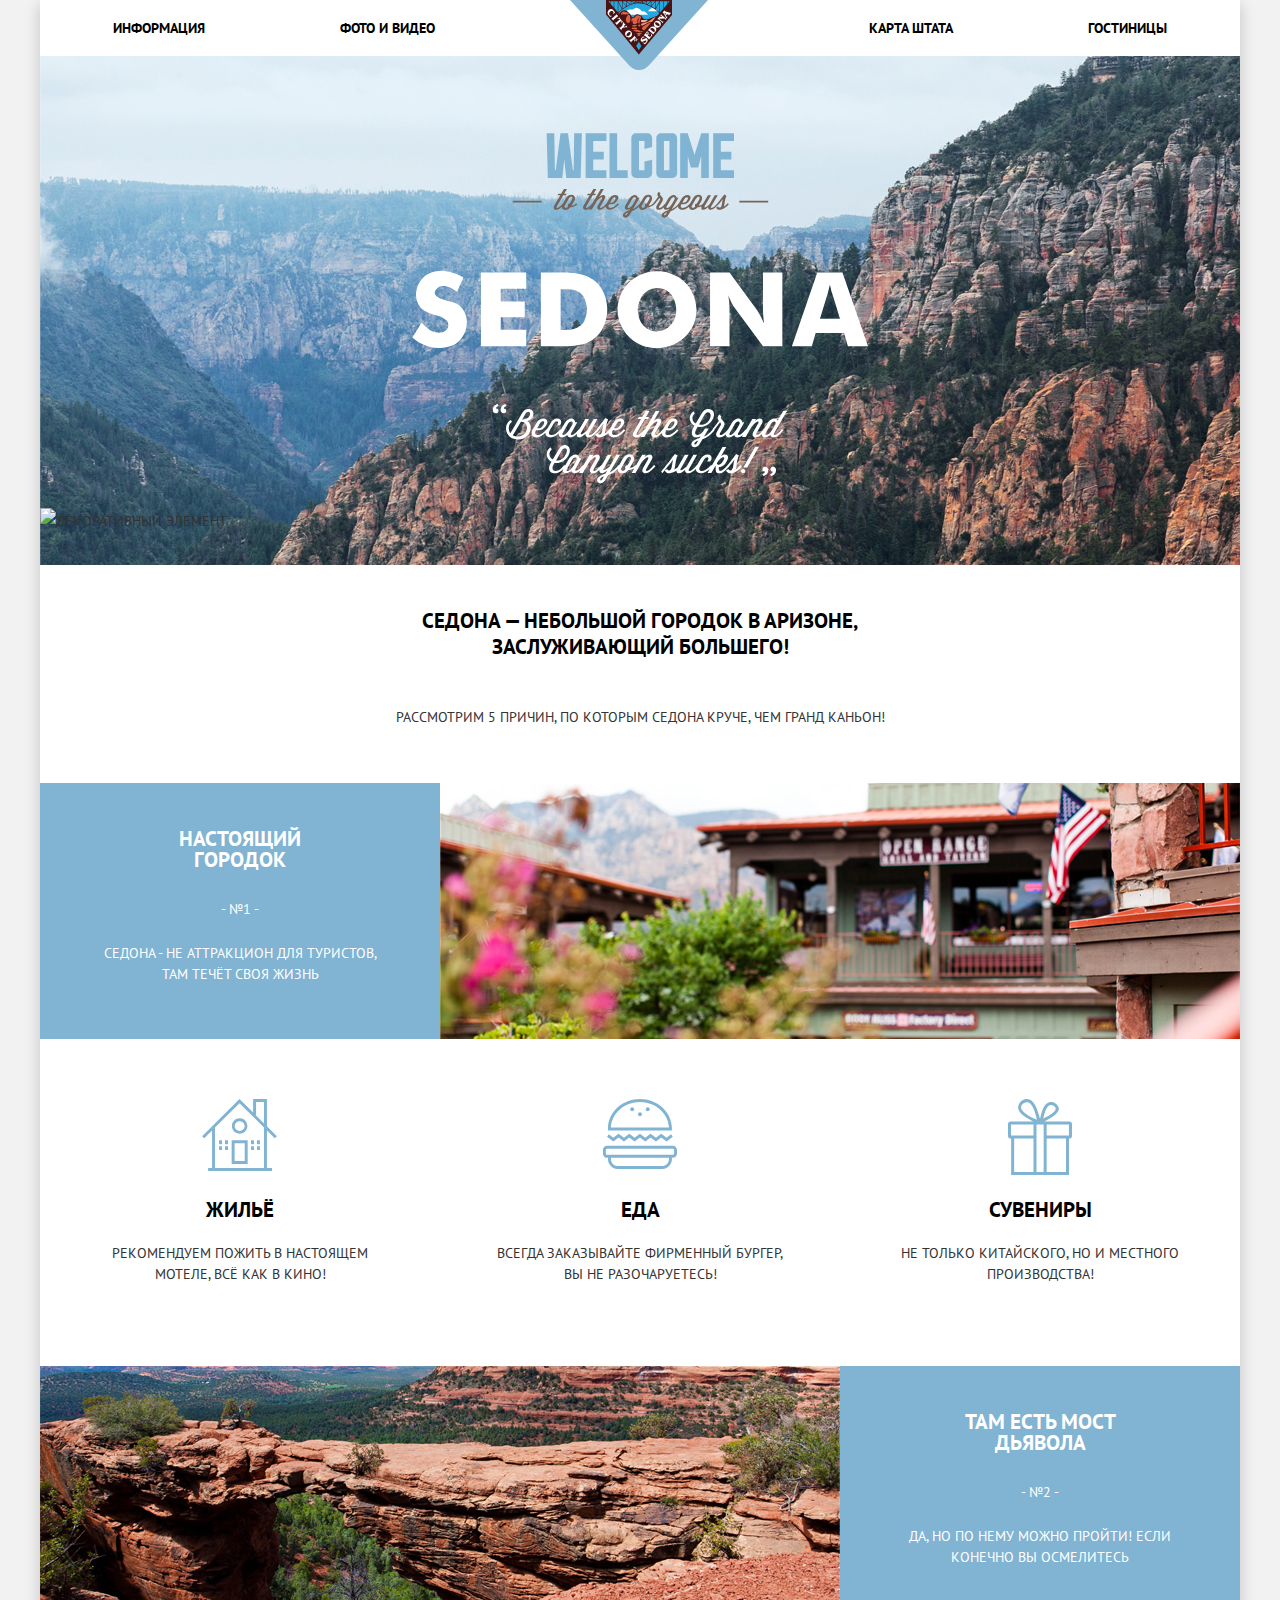
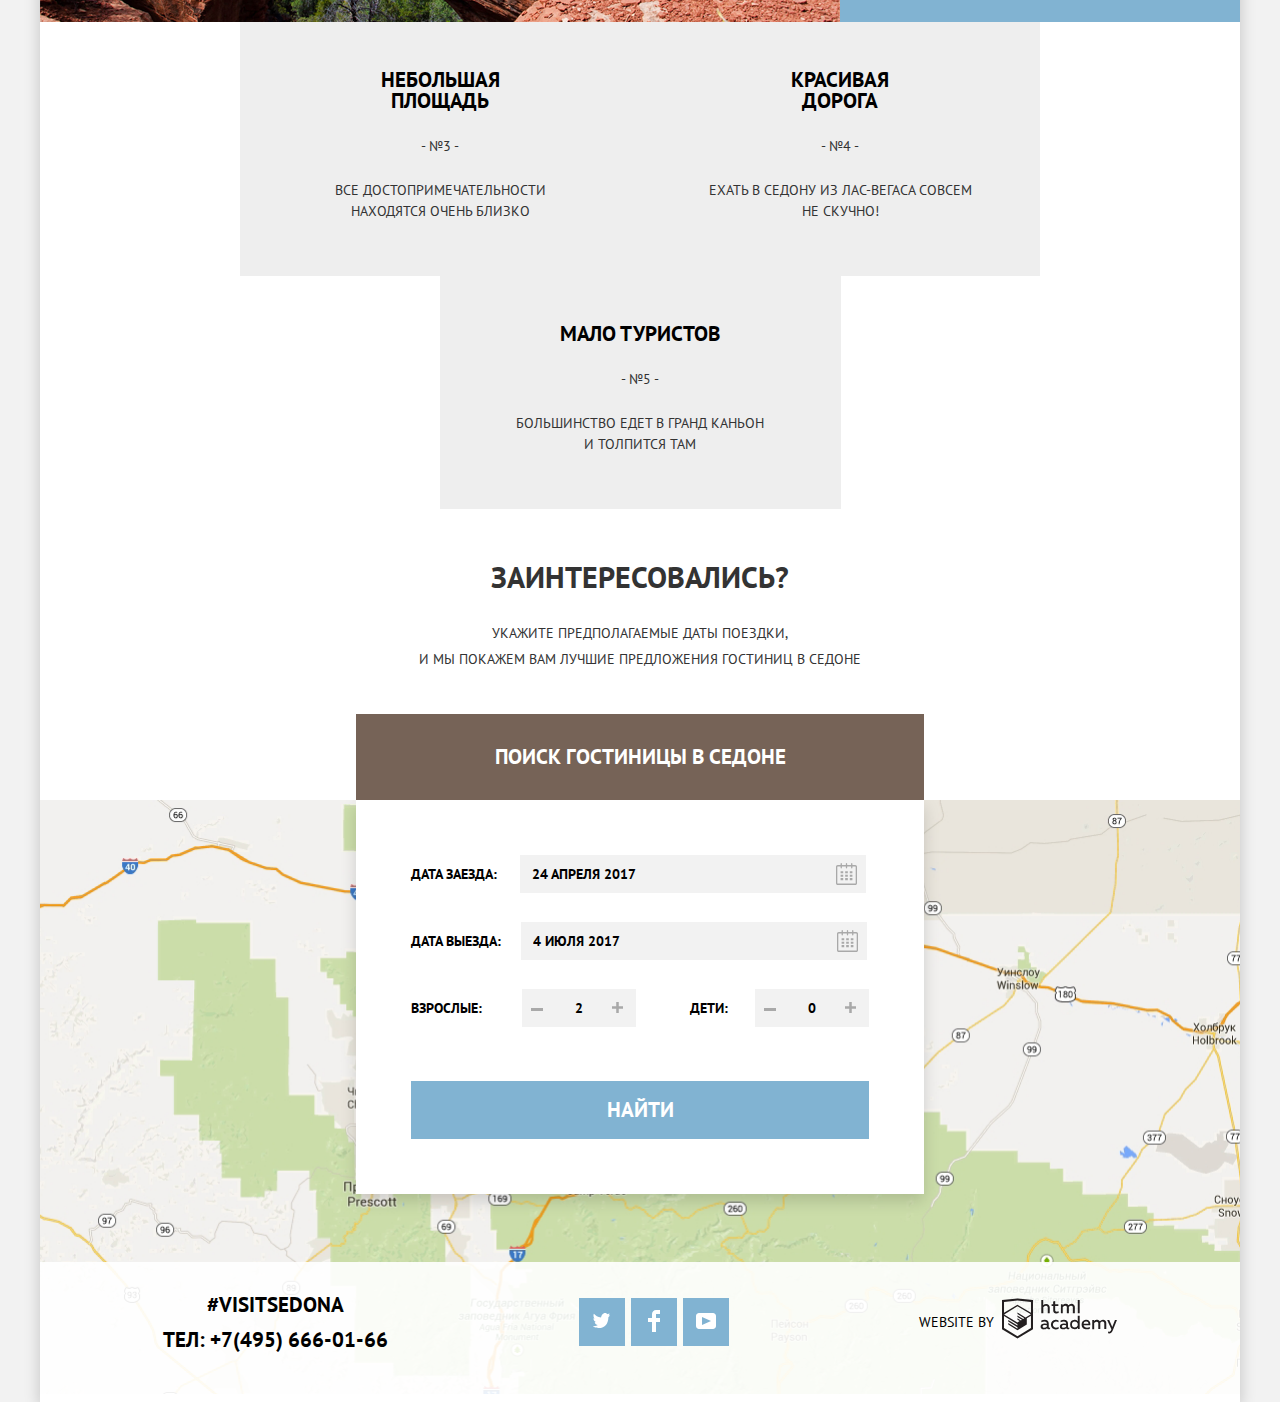
==== commit 6af7acba: "30.06" ====
--- a/index.html
+++ b/index.html
@@ -5,7 +5,7 @@
 	<title>Седона</title>
   <link href="https://fonts.googleapis.com/css2?family=PT+Sans:wght@400;700&display=swap" rel="stylesheet">
   <link href="css/normalize.css" rel="stylesheet">
-  <link href="css/style-min.css" rel="stylesheet">
+  <link href="css/style.css" rel="stylesheet">
 </head>
 
 <body class="page-body">
@@ -17,18 +17,16 @@
   <nav class="main-navigation">
     <div class="main-navigation-wrapper">
   	 <ul  class="site-navigation">
-  		  <li class="nav-info"><a href="#">Информация</a></li>
-  		  <li class="nav-foto"><a href="#">Фото и видео</a></li>
-  		  <li class="nav-map"><a href="#">Карта штата</a></li>
-  		  <li class="nav-hotels"><a href="hotels.html">Гостиницы</a></li>
+  		  <li><a href="#">Информация</a></li>
+  		  <li><a href="#">Фото и видео</a></li>
+  		  <li><a href="#">Карта штата</a></li>
+  		  <li><a href="hotels.html">Гостиницы</a></li>
   	 </ul>
     </div>
  	</nav>
 
   <div class="main-header-logo-container">
-    <a href="index.html" class="main-header-logo">
       <img src="img/logo-sedona.svg" width="138" height="70" alt="Логотип Седона">
-    </a>
   </div>
 
 </header>
@@ -46,56 +44,64 @@
   </section>
 
   <section class="features">
-    <div class="features-list-name-container">
+    <div class="features-list-container">
    	  <h2 class="visually-hidden">Преимущества</h2>
-      <h3 class="features-list-name">Седона - небольшой городок в Аризоне,<br>заслуживающий большего!</h3>
-   	  <p class="preview">
-        Рассмотрим 5 причин, по которым Седона круче, чем Гранд Каньон!
-   	  </p>
-    </div>
-   	<ul class="features-list">
-      <li class="feature-item-pictured feature-item-1">
-        <h4>Настоящий<br>городок</h4>
-        <p class="item-number">- №1 -</p>
-        <p>Седона - не аттракцион для туристов, там<br>течёт своя жизнь</p>
-      </li>
-      <li class="feature-item-image-1">
+      <h3 class="features-list-name">Седона — небольшой городок в Аризоне, заслуживающий большего!</h3>
+      <div class="preview">
+   	    <span>
+          Рассмотрим 5 причин, по которым Седона круче, чем Гранд Каньон!
+   	    </span>
+      </div>
+    </div>
+   	<ul class="features-list-pictured">
+      <li>
+        <h4>Настоящий городок</h4>
+        <p>- №1 -</p>
+        <p class="item-description">Седона - не аттракцион для туристов, там течёт своя жизнь</p>
+      </li>
+      <li class="feature-item-image">
         <img src="img/sedona-town.jpg" width="800" height="256" alt="Город Седона">
       </li>
-      <li class="additional-feature-item motel-item">
+    </ul>
+    <ul class="features-list-additional">  
+      <li>
         <h4>Жильё</h4>
-        <p>Рекомендуем пожить в настоящем<br>мотеле, всё как в кино!</p>
-      </li>
-      <li class="additional-feature-item food-item">
+        <p class="item-description">Рекомендуем пожить в настоящем мотеле, всё как в кино!</p>
+      </li>
+      <li>
         <h4>Еда</h4>
-        <p>Всегда заказывайте фирменный бургер,<br>вы не разочаруетесь!</p>
-      </li>
-      <li class="additional-feature-item souvenir-item">
+        <p class="item-description">Всегда заказывайте фирменный бургер, вы не разочаруетесь!</p>
+      </li>
+      <li>
         <h4>Сувениры</h4>
-        <p>Не только китайского, но и местного<br>производства!</p>
-      </li>
-      <li class="feature-item-pictured feature-item-2">
-        <h4>Там есть<br>мост дьявола</h4>
-        <p class="item-number">- №2 -</p>
-        <p>Да, но по нему можно пройти! Если конечно<br>вы осмелитесь</p>
-      </li>
-      <li  class="feature-item-image-2">
+        <p class="item-description">Не только китайского, но и местного производства!</p>
+      </li>
+    </ul> 
+    <ul class="features-list-pictured features-list-pictured-order">  
+      <li>
+        <h4>Там есть мост дьявола</h4>
+        <p>- №2 -</p>
+        <p class="item-description">Да, но по нему можно пройти! Если конечно вы осмелитесь</p>
+      </li>    
+      <li class="feature-item-image">
         <img src="img/devil-bridge.jpg" width="800" height="256" alt="Мост дьявола">
       </li>
-      <li class="feature-item feature-item-3">
-        <h4>Небольшая<br>площадь</h4>
-        <p class="item-number">- №3 -</p>
-        <p class="item-description">Все достопримечательности<br>находятся очень близко</p>
-      </li>
-      <li class="feature-item feature-item-4">
-        <h4>Красивая<br>дорога</h4>
-        <p class="item-number">- №4 -</p>
-        <p class="item-description">Ехать в Седону из Лас-Вегаса<br>совсем не скучно!</p>
-      </li>
-      <li class="feature-item feature-item-5">
-        <h4>Мало<br>туристов</h4>
-        <p class="item-number">- №5 -</p>
-        <p class="item-description">Большинство едет в Гранд Каньон<br>и толпится там</p>
+    </ul>
+    <ul class="features-list">   
+      <li>
+        <h4>Небольшая площадь</h4>
+        <p>- №3 -</p>
+        <p class="item-description">Все достопримечательности находятся очень близко</p>
+      </li>    
+      <li>
+        <h4>Красивая дорога</h4>
+        <p>- №4 -</p>
+        <p class="item-description">Ехать в Седону из Лас-Вегаса совсем не скучно!</p>
+      </li>
+      <li>
+        <h4>Мало туристов</h4>
+        <p>- №5 -</p>
+        <p class="item-description wide">Большинство едет в Гранд Каньон<br>и толпится там</p>
       </li>   
     </ul>
   </section>
@@ -109,12 +115,12 @@
 
   <section class="map">
     <h2 class="visually-hidden">Где мы находимся</h2>
-    <iframe src="https://www.google.com/maps/embed?pb=!1m18!1m12!1m3!1d498195.4504132769!2d-111.74907696557278!3d34.88394201784229!2m3!1f0!2f0!3f0!3m2!1i1024!2i768!4f13.1!3m3!1m2!1s0x872da132f942b00d%3A0x5548c523fa6c8efd!2z0KHQtdC00L7QvdCwLCDQkNGA0LjQt9C-0L3QsCA4NjMzNiwg0KHQqNCQ!5e0!3m2!1sru!2sru!4v1591875318544!5m2!1sru!2sru" width="1200" height="594" frameborder="0" allowfullscreen="" aria-hidden="false" tabindex="0"></iframe>
+    <iframe src="https://www.google.com/maps/embed?pb=!1m18!1m12!1m3!1d498195.4504132769!2d-111.74907696557278!3d34.88394201784229!2m3!1f0!2f0!3f0!3m2!1i1024!2i768!4f13.1!3m3!1m2!1s0x872da132f942b00d%3A0x5548c523fa6c8efd!2z0KHQtdC00L7QvdCwLCDQkNGA0LjQt9C-0L3QsCA4NjMzNiwg0KHQqNCQ!5e0!3m2!1sru!2sru!4v1591875318544!5m2!1sru!2sru" width="1200" height="594" allowfullscreen></iframe>
   </section>
 
 </main>
 
-<footer class="page-footer" style="position: absolute; bottom: 0;">
+<footer class="page-footer footer-index">
 
 	<section class="footer-contacts">
    	<h2 class="visually-hidden">Контактная информация</h2>
@@ -159,35 +165,35 @@
   <h2 class="visually-hidden">Поиск гостиницы в Седоне</h2>
   <form class="search-form" action="https://echo.htmlacademy.ru" method="post">
     <div class="search-form-item search-form-item-date">
-      <label class="check-in-date" for="check-in-date">Дата заезда:</label>
-      <input class="check-in-date" id="check-in-date" type="text" name="check-in" value="24 апреля 2017">
+      <label class="check-in-date-label" for="check-in-date">Дата заезда:</label>
+      <input class="check-in-date" id="check-in-date" onfocus="(this.type='date')" onblur="(this.type='text')" name="check-in" placeholder="24 апреля 2017">
       <button class="button-calendar" type="button">
         <svg width="21" height="23" viewBox="0 0 21 23" fill="none" xmlns="http://www.w3.org/2000/svg"><path fill-rule="evenodd" clip-rule="evenodd" d="M16.406 3.02498H19.251C20.217 3.02498 21 3.84698 21 4.86198V21.164C21 22.179 20.217 23 19.251 23H1.75C0.784 23 0 22.179 0 21.164V4.86198C0 3.84698 0.784 3.02498 1.75 3.02498H4.593V1.64798C4.593 1.26698 4.887 0.958984 5.25 0.958984C5.612 0.958984 5.906 1.26698 5.906 1.64798V3.02498H9.844V1.64798C9.844 1.26698 10.138 0.958984 10.501 0.958984C10.862 0.958984 11.156 1.26698 11.156 1.64798V3.02498H15.094V1.64798C15.094 1.26698 15.387 0.958984 15.75 0.958984C16.112 0.958984 16.406 1.26698 16.406 1.64798V3.02498ZM19.5646 21.484C19.6466 21.3979 19.691 21.2828 19.688 21.164H19.689V4.86198C19.689 4.60898 19.493 4.40298 19.252 4.40298H16.407V5.78098C16.407 6.16198 16.113 6.46998 15.751 6.46998C15.388 6.46998 15.095 6.16198 15.095 5.78098V4.40298H11.157V5.78098C11.157 6.16198 10.863 6.46998 10.502 6.46998C10.139 6.46998 9.845 6.16198 9.845 5.78098V4.40298H5.907V5.78098C5.907 6.16198 5.613 6.46998 5.251 6.46998C4.888 6.46998 4.594 6.16198 4.594 5.78098V4.40298H1.75C1.50263 4.40953 1.30696 4.61458 1.312 4.86198V21.164C1.30696 21.4114 1.50263 21.6164 1.75 21.623H19.251C19.3698 21.6201 19.4826 21.5701 19.5646 21.484Z" fill="#A9A9A9"/><path fill-rule="evenodd" clip-rule="evenodd" d="M4.59399 9.2251H7.21899V11.2911H4.59399V9.2251ZM4.59399 12.6681H7.21899V14.7351H4.59399V12.6681ZM7.21899 16.1121H4.59399V18.1781H7.21899V16.1121ZM9.18799 16.1121H11.813V18.1781H9.18799V16.1121ZM11.813 12.6681H9.18799V14.7351H11.813V12.6681ZM9.18799 9.2251H11.813V11.2911H9.18799V9.2251ZM16.406 16.1121H13.781V18.1781H16.406V16.1121ZM13.781 12.6681H16.406V14.7351H13.781V12.6681ZM16.406 9.2251H13.781V11.2911H16.406V9.2251Z" fill="#A9A9A9"/></svg>
       </button>
     </div>
     <div class="search-form-item search-form-item-date">
-      <label class="check-out-date" for="check-out-date">Дата выезда:</label>
-      <input class="check-out-date" id="check-out-date" type="text" name="check-out" value="4 июля 2017">
+      <label class="check-out-date-label" for="check-out-date">Дата выезда:</label>
+      <input class="check-out-date" id="check-out-date" onfocus="(this.type='date')" onblur="(this.type='text')" name="check-out" placeholder="4 июля 2017">
         <button class="button-calendar" type="button">
           <svg width="21" height="23" viewBox="0 0 21 23" fill="none" xmlns="http://www.w3.org/2000/svg"><path fill-rule="evenodd" clip-rule="evenodd" d="M16.406 3.02498H19.251C20.217 3.02498 21 3.84698 21 4.86198V21.164C21 22.179 20.217 23 19.251 23H1.75C0.784 23 0 22.179 0 21.164V4.86198C0 3.84698 0.784 3.02498 1.75 3.02498H4.593V1.64798C4.593 1.26698 4.887 0.958984 5.25 0.958984C5.612 0.958984 5.906 1.26698 5.906 1.64798V3.02498H9.844V1.64798C9.844 1.26698 10.138 0.958984 10.501 0.958984C10.862 0.958984 11.156 1.26698 11.156 1.64798V3.02498H15.094V1.64798C15.094 1.26698 15.387 0.958984 15.75 0.958984C16.112 0.958984 16.406 1.26698 16.406 1.64798V3.02498ZM19.5646 21.484C19.6466 21.3979 19.691 21.2828 19.688 21.164H19.689V4.86198C19.689 4.60898 19.493 4.40298 19.252 4.40298H16.407V5.78098C16.407 6.16198 16.113 6.46998 15.751 6.46998C15.388 6.46998 15.095 6.16198 15.095 5.78098V4.40298H11.157V5.78098C11.157 6.16198 10.863 6.46998 10.502 6.46998C10.139 6.46998 9.845 6.16198 9.845 5.78098V4.40298H5.907V5.78098C5.907 6.16198 5.613 6.46998 5.251 6.46998C4.888 6.46998 4.594 6.16198 4.594 5.78098V4.40298H1.75C1.50263 4.40953 1.30696 4.61458 1.312 4.86198V21.164C1.30696 21.4114 1.50263 21.6164 1.75 21.623H19.251C19.3698 21.6201 19.4826 21.5701 19.5646 21.484Z" fill="#A9A9A9"/><path fill-rule="evenodd" clip-rule="evenodd" d="M4.59399 9.2251H7.21899V11.2911H4.59399V9.2251ZM4.59399 12.6681H7.21899V14.7351H4.59399V12.6681ZM7.21899 16.1121H4.59399V18.1781H7.21899V16.1121ZM9.18799 16.1121H11.813V18.1781H9.18799V16.1121ZM11.813 12.6681H9.18799V14.7351H11.813V12.6681ZM9.18799 9.2251H11.813V11.2911H9.18799V9.2251ZM16.406 16.1121H13.781V18.1781H16.406V16.1121ZM13.781 12.6681H16.406V14.7351H13.781V12.6681ZM16.406 9.2251H13.781V11.2911H16.406V9.2251Z" fill="#A9A9A9"/></svg>
         </button>
     </div>
     <div class="search-form-item search-form-item-guests">
-      <label class="number-of-adults" for="number-of-adults">Взрослые:</label>
+      <label class="number-of-adults-label" for="number-of-adults">Взрослые:</label>
         <button class="button-number-minus" type="button">
           <svg width="12" height="3" viewBox="0 0 12 3" fill="none" xmlns="http://www.w3.org/2000/svg"><rect width="12" height="3" fill="#A9A9A9"/></svg>
         </button>
-      <input class="number-of-adults" id="number-of-adults" type="text" name="adults" value="2">
+      <input class="number-of-adults" id="number-of-adults" type="number" name="adults" placeholder="2" autocomplete="off" onfocus="(this.placeholder='')" onblur="(this.placeholder='2')">
         <button class="button-number-plus" type="button">
           <svg width="11" height="11" viewBox="0 0 11 11" fill="none" xmlns="http://www.w3.org/2000/svg"><path fill-rule="evenodd" clip-rule="evenodd" d="M4.23086 6.76932V11H6.76932V6.76932H11V4.23086H6.76932V0H4.23085V4.23086H0V6.76932H4.23086Z" fill="#A9A9A9"/></svg>
         </button>
     </div>
     <div class="search-form-item search-form-item-guests children-group">
-      <label class="number-of-children" for="number-of-children">Дети:</label>
+      <label class="number-of-children-label" for="number-of-children">Дети:</label>
         <button class="button-number-minus" type="button">
           <svg width="12" height="3" viewBox="0 0 12 3" fill="none" xmlns="http://www.w3.org/2000/svg"><rect width="12" height="3" fill="#A9A9A9"/></svg>
         </button>
-      <input class="number-of-children" id="number-of-children" type="text" name="children" value="0">
+      <input class="number-of-children" id="number-of-children" type="number" name="children" placeholder="0" autocomplete="off" onfocus="(this.placeholder='')" onblur="(this.placeholder='0')">
         <button class="button-number-plus" type="button">
           <svg width="11" height="11" viewBox="0 0 11 11" fill="none" xmlns="http://www.w3.org/2000/svg"><path fill-rule="evenodd" clip-rule="evenodd" d="M4.23086 6.76932V11H6.76932V6.76932H11V4.23086H6.76932V0H4.23085V4.23086H0V6.76932H4.23086Z" fill="#A9A9A9"/></svg>
         </button>
--- a/css/style.css
+++ b/css/style.css
@@ -0,0 +1,1245 @@
+/* Variables */
+
+:root {
+	--basic-white: #ffffff;
+	--basic-grey-light: #f2f2f2;
+	--basic-grey-dark: #cacaca;
+	--basic-blue-light: #81b3d2;
+	--basic-blue: #669ec0;
+	--basic-blue-dark: #5496bd;
+	--basic-brown-light: #766357;
+	--basic-brown: #604e43;
+	--basic-brown-dark: #503e33;
+	--basic-extra-dark: #333333;
+	--basic-black: #000000;
+
+	--special-grey-background: #eeeeee;
+	--special-grey-chekbox: #6a6a6a;
+	--special-grey-rating: #666666;
+	--special-grey-icon: #a9a9a9;
+	--special-grey-form: #ebebeb;
+	--special-grey-stroke: #e5e5e5;
+	--special-grey-logo: #bdbbbc;
+	--special-grey-toggle: #ababab;
+}
+
+/* Global */
+
+body {
+	min-width: 1200px;
+	margin: 0;
+	padding: 0;
+	font-family: "PT Sans", Arial, sans-serif;
+	font-size: 14px;
+	line-height: 26px;
+	font-weight: 400;
+	color: var(--basic-extra-dark);
+	text-transform: uppercase;
+	background-color: var(--basic-grey-light);
+	background-position: top center;
+ 	background-repeat: no-repeat;
+}
+
+a {
+	text-decoration: none;
+}
+
+h4 {
+	color: var(--basic-black);
+	font-size: 21px;
+	font-weight: 700;
+	margin: 0;
+}
+
+p {
+	margin: 0;
+}
+
+.content-container {
+	position: relative;
+	width: 1200px;
+	background-color: var(--basic-white);
+	box-shadow: 0px 5px 15px rgba(0, 1, 1, 0.2);
+	margin: 0 auto;
+}
+
+.visually-hidden:not(:focus):not(:hover):not(:active),
+input[type="checkbox"].visually-hidden,
+input[type="radio"].visually-hidden {
+	position: absolute;
+	width: 1px;
+	height: 1px;
+	margin: -1px;
+	border: 0;
+	padding: 0;
+	white-space: nowrap;
+	clip-path: inset(100%);
+	clip: rect(0 0 0 0);
+	overflow: hidden;
+}
+
+input[type="number"]::-webkit-outer-spin-button,
+input[type="number"]::-webkit-inner-spin-button {
+ 	-webkit-appearance: none;
+  	margin: 0;
+}
+
+input[type="date"]::-webkit-calendar-picker-indicator,
+input[type="date"]::-webkit-outer-spin-button,
+input[type="date"]::-webkit-inner-spin-button {
+	-webkit-appearance: none;
+  	display: none;
+  	margin: 0;	
+}
+
+html {
+  	height: 100%;
+  	display: -ms-grid;
+  	display: grid;
+  	grid-template-rows: min-content 1fr min-content;
+  	align-content: start;
+}
+
+/* Main navigation */
+
+.main-header-logo-container {
+	position: absolute;
+	top: 0;
+	left: 50%;
+	margin-left: -70px;
+	width: 138px;
+	height: 70px;
+}
+
+.main-navigation {
+	font-weight: 700;
+	background-color: var(--basic-white);
+}
+
+.site-navigation {
+	-webkit-box;  
+  	display: -ms-flexbox;  
+  	display: -webkit-flex;
+	display: flex;
+	flex-wrap: wrap;
+	justify-content: space-between;
+	align-items: center;
+	list-style: none;
+	min-height: 56px;
+	margin: 0;
+	padding: 0 73px;
+}
+
+.site-navigation a {
+	display: block;
+	color: var(--basic-black);
+}
+
+.site-navigation a:hover,
+.site-navigation a:focus {
+	color: var(--basic-blue-light);
+}
+
+.site-navigation a:active {
+	color: var(--basic-black);
+	opacity: 0.3;
+}
+
+.site-navigation li:nth-child(2n) {
+	margin-left: -300px;
+}
+
+.nav-active {
+	color: var(--basic-brown-light);
+}
+
+/* Intro */
+
+.intro {
+	min-width: 1200px;
+	min-height: 509px;
+	background: var(--basic-blue-dark) url("../img/background-index.jpg");
+}
+
+.intro-welcome {
+	position: relative;
+}
+
+.intro-welcome-image {
+	width: 457px;
+	height: auto;
+	position: absolute;
+	top: 77px;
+	left: 0;
+	right: 0;
+	margin: auto;
+}
+
+.intro-welcome-mask {
+	width: 1200px;
+	height: auto;
+	position: absolute;
+	top: 452px;
+	left: 0;
+}
+
+/* Features */
+
+.features {
+	position: relative;
+	text-align: center;
+	line-height: 21px;	
+}
+
+.features h3 {
+	max-width: 500px;
+	color: var(--basic-black);
+	font-size: 21px;
+	line-height: 26px;
+	font-weight: 700;
+	margin: 0 auto;
+	padding-top: 43px;
+}
+
+.features h4 {
+	max-width: 160px;
+	margin: 0 auto;
+}
+
+.features .preview {
+	margin: 0;
+	padding-top: 47px;
+	padding-bottom: 55px;
+}
+
+.features ul {
+	list-style: none;
+	margin: 0;
+  	padding: 0;
+}
+
+.features p.item-description {
+	max-width: 300px;
+	margin: 0 auto;
+	padding-top: 23px;
+	padding-bottom: 54px;
+	padding-right: 50px;
+	padding-left: 50px;
+}
+
+.features-list-pictured {
+	-webkit-box;  
+  	display: -ms-flexbox;  
+  	display: -webkit-flex;
+	display: flex;
+	justify-content: center;
+	align-items: start;
+}
+
+.features-list-pictured-order li:nth-child(2n) {
+	order: -1;
+}
+
+.features-list-pictured h4 {
+	color: var(--basic-white);
+	padding-top: 45px;
+	padding-bottom: 29px;
+}
+
+.features-list-pictured .feature-item-image {
+	max-height: 256px;
+}
+
+.features-list-pictured li:first-child {
+	color: var(--basic-white);
+	background-color: var(--basic-blue-light);
+}
+
+.features-list-additional {
+	-webkit-box;  
+  	display: -ms-flexbox;  
+  	display: -webkit-flex;
+	display: flex;
+	flex-wrap: wrap;
+	justify-content: center;
+	align-items: center;
+}
+
+.features-list-additional h4 {
+	padding-top: 160px;
+}
+
+.features-list-additional p.item-description {
+	padding-bottom: 81px;
+}
+
+.features-list-additional li {
+	position: relative;
+}
+
+.features-list-additional li:first-child::before {
+	content: url("../img/icon-1.svg");
+    position: absolute;
+    top: 60px;
+    left: 50%;
+    width: 75px;
+    height: 72px;
+    margin-left: -38px;
+}
+
+.features-list-additional li:nth-child(2n)::before {
+	content: url("../img/icon-3.svg");
+    position: absolute;
+    top: 60px;
+    left: 50%;
+    width: 75px;
+    height: 70px;
+    margin-left: -38px;
+}
+
+.features-list-additional li:nth-child(3n)::before {
+	content: url("../img/icon-2.svg");
+    position: absolute;
+    top: 60px;
+    left: 50%;
+    width: 64px;
+    height: 77px;
+    margin-left: -32px;
+}
+
+.features-list {
+	-webkit-box;  
+  	display: -ms-flexbox;  
+  	display: -webkit-flex;
+	display: flex;
+	flex-wrap: wrap;
+	justify-content: center;
+	align-items: center;
+}
+
+.features-list li {
+	background-color: var(--special-grey-background);
+}
+
+.features-list p.item-description {
+	max-width: 270px;
+	padding-top: 23px;
+	padding-bottom: 54px;
+	padding-right: 65px;
+	padding-left: 65px;
+}
+
+.features-list h4 {
+	padding-top: 47px;
+	padding-bottom: 25px;
+}
+
+.features-list p.wide {
+	padding-right: 77px;
+	padding-left: 76px;
+}
+
+/*  Booking */
+
+.booking {
+	position: relative;
+	z-index: 5;
+	text-align: center;
+	background-color: var(--basic-white);
+}
+
+.booking p {
+	padding-top: 30px;
+	padding-bottom: 42px;
+}
+
+.booking h3 {
+	margin: 0;
+	padding-top: 55px;
+	font-size: 30px;
+}
+
+.search-form-button {
+	display: block;
+	width: 568px;
+	height: 86px;
+	color: var(--basic-white);
+	font-size: 21px;
+	font-weight: 700;
+	text-transform: uppercase;
+	background-color: var(--basic-brown-light);
+	border: none;
+	outline: none;
+	padding: 0;
+	margin: 0 auto;
+	cursor: pointer;
+}
+
+.search-form-button:hover,
+.search-form-button:focus {
+	background-color: var(--basic-brown);	
+}
+
+.search-form-button:active {
+	background-color: var(--basic-brown-dark);
+}
+
+.search-form-button:active span {
+	opacity: 0.3;
+}
+
+/* Map */
+
+.map iframe {
+	background-image: url("../img/map.png");
+	background-repeat: no-repeat;
+	-webkit-background-size: 1200px 594px;
+	background-size: 1200px 594px;
+	border: 0;
+}
+
+/* Footer */
+
+.page-footer {
+	-webkit-box;  
+  	display: -ms-flexbox;  
+  	display: -webkit-flex;
+  	display: flex;
+  	flex-wrap: wrap;
+  	justify-content: space-between;
+  	align-items: center;
+	background: rgba(255, 255, 255, 0.9);
+	min-height: 120px;
+	padding-left: 123px;
+	padding-right: 123px;
+	padding-bottom: 20px;
+}
+
+.footer-contacts {
+	font-size: 21px;
+	line-height: 35px;
+	font-weight: 700;
+	color: var(--basic-black);
+	text-align: center;
+}
+
+.footer-contacts a {
+	color: inherit;
+}
+
+.footer-social ul {
+	min-width: 150px;
+	-webkit-box;  
+  	display: -ms-flexbox;  
+  	display: -webkit-flex;
+	display: flex;
+	flex-wrap: wrap;
+  	align-items: center;
+  	justify-content: space-between;
+	list-style: none;
+	margin: 0;
+	padding: 0;
+}
+
+.social-button {
+	-webkit-box;  
+  	display: -ms-flexbox;  
+  	display: -webkit-flex;
+	display: flex;
+ 	align-items: center;
+  	justify-content: center;
+	width: 46px;
+	height: 48px;
+	background-color: var(--basic-blue-light);
+}
+
+.social-button svg {
+	padding-top: 5px;
+}
+
+.social-button:hover,
+.social-button:focus {
+	background-color: var(--basic-blue);
+}
+
+.social-button:active {
+	background-color: var(--basic-blue-dark);
+}
+
+.social-button:active path {
+	opacity: 0.3;
+}
+
+.footer-copyright {
+	color: var(--basic-black);
+	-webkit-box;  
+  	display: -ms-flexbox;  
+  	display: -webkit-flex;
+	display: flex;
+	align-items: center;
+	justify-content: center;
+}
+
+.footer-copyright a {
+	margin-left: 8px;
+}
+
+
+.footer-copyright a path:hover,
+.footer-copyright a path:focus {
+	fill: var(--basic-blue-light);
+}
+
+.footer-copyright a path:active {
+	fill: var(--special-grey-logo);
+}
+
+.footer-index {
+	min-width: 954px;
+	position: absolute; 
+	bottom: 0;
+}
+
+/* Modal */
+
+.modal {
+	position: absolute;
+	z-index: 1;
+	bottom: 208px;
+	left: 0;
+	right: 0;
+	margin: auto;
+	width: 568px;
+	background-color: var(--basic-white);
+	box-shadow: 0px 7px 15px rgba(0, 1, 1, 0.15);
+}
+
+.modal-hide {
+    max-height: 0;
+  	overflow: hidden;
+  	-webkit-transition: height 3s ease-out 1s;
+  	-moz-transition: height 3s ease-out 1s;
+  	-o-transition: height 3s ease-out 1s;
+  	transition: height 3s ease-out 1s;
+}
+
+.modal-show {
+    max-height: 100%;
+  	-webkit-transition: height 3s ease-out 1s;
+  	-moz-transition: height 3s ease-out 1s;
+  	-o-transition: height 3s ease-out 1s;
+  	transition: height 3s ease-out 1s;
+}
+
+.modal-error {
+	-webkit-animation: shake 0.6s;
+  	animation: shake 0.6s;
+}
+
+.search-form {
+	-webkit-box;  
+  	display: -ms-flexbox;  
+  	display: -webkit-flex;
+	display: flex;
+	flex-wrap: wrap;
+	justify-content: space-between;
+	padding-top: 55px;
+	padding-left: 55px;
+	padding-right: 55px;
+}
+
+.search-form-item {
+	position: relative;
+}
+
+.search-form-item label,
+.search-form-item input,
+.search-form-item input::placeholder {
+	color: var(--basic-black);
+	font-weight: 700;
+	text-transform: uppercase;
+}
+
+.search-form-item label.check-in-date-label {
+	margin-right: 19px;
+}
+
+.search-form-item label.check-out-date-label {
+	margin-right: 16px;
+}
+
+.search-form-item label.number-of-adults-label {
+	margin-right: 36px;
+}
+
+.search-form-item label.number-of-children-label {
+	margin-right: 23px;
+}
+
+.search-form-item input {
+	box-sizing: border-box;
+	background-color: var(--basic-grey-light);
+	border: none;
+	outline: none;
+}
+
+.search-form-item input:hover {
+	background-color: var(--special-grey-form);
+}
+
+.search-form-item input:focus {
+	background-color: var(--basic-white);
+	border: 2px solid;
+	border-color: var(--special-grey-stroke);
+}
+
+.search-form input.check-in-date,
+.search-form input.check-out-date {
+	position: relative;
+	width: 346px;
+	height: 38px;
+	padding: 0;
+	padding-left: 12px;
+	margin-bottom: 29px;
+}
+
+.button-calendar,
+.button-number-plus,
+.button-number-minus {
+	background-color: transparent;
+	border: none;
+	outline: none;
+	padding: 0;
+}
+
+.button-calendar {
+	display: block;
+	position: absolute;
+	top: 7px;
+	right: 9px;
+	width: 21px;
+	height: 23px;
+	cursor: pointer;
+}
+
+.button-calendar:hover path,
+.button-calendar:focus path {
+	fill: var(--basic-black);
+}
+
+.button-calendar:active path {
+	fill: var(--basic-blue-light);
+}
+
+.search-form input.number-of-adults,
+.search-form input.number-of-children {
+	position: relative;
+	width: 114px;
+	height: 38px;
+	text-align: center;
+}
+
+.button-number-plus {
+	display: block;
+	position: absolute;
+	top: 0;
+	right: 0;
+	width: 38px;
+	height: 38px;
+	cursor: pointer;
+}
+
+.button-number-plus:hover path,
+.button-number-plus:focus path {
+	fill: var(--basic-black);
+}
+
+.button-number-plus:active path {
+	fill: var(--basic-blue-light);
+}
+
+.button-number-minus {
+	display: block;
+	position: absolute;
+	top: -2px;
+	right: 80px;
+	cursor: pointer;
+	width: 38px;
+	height: 38px;
+	z-index: 10;
+}
+
+.button-number-minus:hover rect,
+.button-number-minus:focus rect {
+	fill: var(--basic-black);
+}
+
+.button-number-minus:active rect {
+	fill: var(--basic-blue-light);
+}
+
+.search-form-button-submit {
+	width: 100%;
+	color: var(--basic-white);
+	font-size: 21px;
+	font-weight: 700;
+	text-transform: uppercase;
+	background-color: var(--basic-blue-light);
+	border: none;
+	outline: none;
+	margin-top: 54px;
+	margin-bottom: 55px;
+	padding: 17px 0;
+	cursor: pointer;
+}
+
+.search-form-button-submit:hover,
+.search-form-button-submit:focus {
+	background-color: var(--basic-blue);	
+}
+
+.search-form-button-submit:active {
+	background-color: var(--basic-blue-dark);
+}
+
+.search-form-button-submit:active span {
+	opacity: 0.3;
+}
+
+/* Animations */
+
+@-webkit-keyframes shake {
+  	0%,
+  	100% {
+    	transform: translateX(0);
+ 	 }
+
+  	10%,
+  	30%,
+  	50%,
+  	70%,
+  	90% {
+    	transform: translateX(-10px);
+  	}
+
+  	20%,
+  	40%,
+  	60%,
+  	80% {
+    	transform: translateX(10px);
+  	}
+}
+
+@keyframes shake {
+  	0%,
+  	100% {
+    	transform: translateX(0);
+ 	 }
+
+  	10%,
+  	30%,
+  	50%,
+  	70%,
+  	90% {
+    	transform: translateX(-10px);
+  	}
+
+  	20%,
+  	40%,
+  	60%,
+  	80% {
+    	transform: translateX(10px);
+  	}
+}
+
+/* HOTELS */
+
+/* Filter */
+
+.filter {
+	min-height: 217px;
+	color: var(--basic-white);
+	background: var(--basic-blue-dark) url("../img/filter-background.jpg");
+	background-repeat: no-repeat;
+	-webkit-background-size: cover;
+	background-size: cover;
+}
+
+.filter fieldset {
+	padding: 0;
+  	margin: 0;
+  	border: none;
+}
+
+.filter legend {
+	font-size: 16px;
+	line-height: 21px;
+	font-weight: 700;
+	padding-bottom: 8px;
+}
+
+.filter-form ul {
+	list-style: none;
+	line-height: 21px;
+	margin: 0;
+	padding: 0;
+}
+
+.filter-form li {
+	position: relative;
+	margin-top: 16px;
+	margin-bottom: 25px;
+	padding-left: 40px;
+}
+
+.filter-form {
+	-webkit-box;  
+  	display: -ms-flexbox;  
+  	display: -webkit-flex;
+	display: flex;
+	flex-wrap: wrap;
+	justify-content: space-between;
+	align-items: start;
+	padding-left: 73px;
+	padding-right: 73px;
+	padding-top: 27px;
+}
+
+.filter fieldset.lodging-block {
+	margin-right: 230px;
+}
+
+.filter-input-checkbox + label::before {
+  	content: "";
+  	background-image: url("../img/checkbox-off.svg");
+	background-repeat: no-repeat;
+	background-position: 0 0;
+	-webkit-background-size: 23px 23px;
+	background-size: 23px 23px;
+ 	position: absolute;
+  	left: 0;
+  	top: 0;
+  	width: 23px;
+  	height: 23px;
+}
+
+.filter-input-checkbox:checked + label::before {
+  	content: "";
+  	background-image: url("../img/checkbox-on.svg");
+	background-repeat: no-repeat;
+	background-position: 0 0;
+	-webkit-background-size: 23px 23px;
+	background-size: 23px 23px;
+ 	position: absolute;
+  	left: 0;
+  	top: 0;
+  	width: 27px;
+  	height: 23px;
+}
+
+.filter-input-checkbox:focus + label::before,
+.filter-input-checkbox:checked:focus + label::before {
+    outline: 2px solid var(--basic-black);
+    outline-offset: 2px;
+}
+
+.range-controls {
+  	position: relative;
+ 	width: 316px;
+	height: 2px;
+	margin-bottom: 33px;
+  	padding-top: 20px;
+}
+
+.range-controls .scale {
+  	width: 316px;
+  	height: 2px;
+  	background: rgba(255, 255, 255, 0.3);
+}
+
+.range-controls .bar {
+  	width: 78%;
+  	height: 2px;
+  	background: rgba(255, 255, 255, 1);
+}
+
+.range-controls .toggle {
+	position: absolute;
+	top: 10px;
+	left: 0;
+	width: 4px;
+	height: 4px;
+	padding: 0;
+	border: 7px solid;
+	border-color: var(--basic-white);
+	background-color: var(--special-grey-toggle);
+	border-radius: 50%;
+	box-shadow: 0 2px 1px 0 var(--special-grey-toggle);
+	cursor: pointer;
+}
+
+.range-controls .toggle:hover,
+.range-controls .toggle:focus {
+	width: 5px;
+	height: 5px;
+	padding: 0;
+	border: 8px solid;
+	border-color: var(--basic-white);
+	background-color: var(--special-grey-toggle);
+	border-radius: 50%;
+	box-shadow: 0 2px 1px var(--special-grey-toggle);
+}
+
+.range-controls .toggle:focus::before {
+    outline: 2px solid var(--basic-black);
+    outline-offset: 12px;
+}
+
+.range-controls .toggle-min {
+  	left: 0px;
+}
+
+.range-controls .toggle-max {
+  	left: 245px;
+}
+
+.price-controls {
+	position: relative;
+	width: 317px;
+	height: 36px;
+	-webkit-box;  
+  	display: -ms-flexbox;  
+  	display: -webkit-flex;
+	display: flex;
+	justify-content: space-between;
+	background-image: url("../img/line-vert.svg");
+	background-repeat: no-repeat;
+	-webkit-background-size: 2px 22px; 
+	background-size: 2px 22px; 
+	background-position: center;
+}
+
+.price-controls label {
+	position: absolute;
+}
+
+.price-controls label.min-price {
+	top: 5px;
+	left: 62px;
+}
+
+.price-controls label.max-price {
+	top: 5px;
+	left: 214px;
+}
+
+.price-controls input {
+	box-sizing: border-box;
+	border: none;
+	outline: none;
+	background-color: transparent;
+	height: 36px;
+	border-top: 2px solid;
+	border-bottom: 2px solid;
+	border-color: var(--basic-white);
+	caret-color: var(--basic-white);
+	text-indent: 78px;
+	color: var(--basic-white);
+}
+
+.price-controls input::placeholder {
+	color: var(--basic-white);
+	text-transform: uppercase;
+	text-align: center;
+}
+
+.price-controls input#min-price {
+	border-left: 2px solid;
+	border-color: var(--basic-white);
+}
+
+.price-controls input#max-price {
+	border-right: 2px solid;
+	border-color: var(--basic-white);
+}
+
+.filter-button-submit {
+	display: block;
+	color: var(--basic-white);
+	line-height: 21px;
+	text-transform: uppercase;
+	width: 137px;
+	height: 36px;
+	background-color: transparent;
+	border: 2px solid;
+	border-color: var(--basic-white);
+	padding: 0;
+	outline: none;
+	margin-left: 85px;
+}
+
+.filter-button-submit:hover,
+.filter-button-submit:focus {
+	color: var(--basic-black);
+	background-color: var(--basic-white);
+	border: none;
+}
+
+/* Search-Result */
+
+.search-result {
+	display: -ms-grid;
+	display: grid;
+	grid-template-columns: 73px 163px 116px 1fr 35px 73px;
+	align-items: center;
+	margin-top: 29px;
+	padding-bottom: 31px;
+	border-bottom: 1px solid;
+	border-color: var(--special-grey-stroke);
+}
+
+.search-result p {
+	color: var(--basic-black);
+	font-size: 21px;
+	font-weight: 700;
+	grid-column: 2/3;
+}
+
+.search-result h3 {
+	color: var(--basic-black);
+	font-size: 12px;
+	line-height: 18px;
+	margin: 0;
+	grid-column: 3/4;
+}
+
+.search-result ul {
+	-webkit-box;  
+  	display: -ms-flexbox;  
+  	display: -webkit-flex;
+	display: flex;
+	flex-wrap: wrap;
+	justify-content: flex-start;
+	list-style: none;
+	margin: 0;
+	padding: 0;
+	grid-column: 4/5;
+}
+
+.sort-link {
+	display: block;
+	color: rgba(0, 0, 0, 0.3);
+	font-size: 12px;
+	line-height: 18px;
+	text-transform: uppercase;
+	background-color: transparent;
+	border: none;
+	border-bottom: 1px dotted rgba(129, 179, 210, 1);
+	outline: none;
+	margin: 0;
+	padding: 0;
+	margin-right: 32px;
+}
+
+.sort-link.active {
+	color: var(--basic-blue-light);
+	border: none;
+}
+
+.sort-link:hover,
+.sort-link:focus {
+	color: var(--basic-blue-light);
+	opacity: 1;
+	border-bottom: 1px dotted rgba(129, 179, 210, 1);
+}
+
+.sort-link:active {
+	color: var(--basic-black);
+	opacity: 1;
+	border: none;
+}
+
+.scroll-sort-links {
+	grid-column: 5/6;
+	-webkit-box;  
+  	display: -ms-flexbox;  
+  	display: -webkit-flex;
+	display: flex;
+	justify-content: space-between;
+	align-items: center;
+	min-width: 34px;
+}
+
+.scroll-sort-links a {
+	display: block;
+}
+
+.scroll-sort-links a:hover path,
+.scroll-sort-links a:focus path {
+	fill: var(--basic-black);
+}
+
+.scroll-sort-links a:active path {
+	fill: var(--basic-blue-light);
+}
+
+/* Description-block */
+
+.description-block p {
+	display: inline-block;
+	vertical-align: baseline;
+	line-height: 21px;
+	margin-top: 4px;
+}
+
+.description-block h3 {
+	font-size: 21px;
+	font-weight: 700;
+	margin: 0;
+	padding: 0;
+}
+
+.description-block ul {
+	list-style: none;
+	margin: 0;
+	padding: 0;
+}
+
+.description-name {
+	color: var(--basic-black);
+}
+
+.description-name:hover,
+.description-name:focus {
+	color: var(--basic-blue-light);
+}
+
+.description-name:active {
+	color: var(--basic-black);
+	opacity: 0.3;
+}
+
+.description-item {
+	-webkit-box;  
+  	display: -ms-flexbox;  
+  	display: -webkit-flex;
+	display: flex;
+	flex-wrap: wrap;
+	justify-content: space-between;	
+	align-items: center;
+	padding-top: 28px;
+	padding-bottom: 29px;
+	padding-left: 73px;
+	padding-right: 73px;
+	border-bottom: 1px solid var(--special-grey-stroke);
+}
+
+.image-block {
+	width: 135px;
+	height: 90px;
+	object-fit: contain;
+	background-color: var(--basic-grey-light);
+}
+
+.text-block {
+	margin-top: -5px;
+	margin-right: 490px;
+}
+
+.amara-price {
+	margin-left: 35px;
+}
+
+.desert-price {
+	margin-left: 60px;
+}
+
+.villas-price {
+	margin-left: 19px;
+}
+
+.description-links {
+	margin-top: 17px;
+}
+
+.description-link {
+	max-height: 27px;
+	display: inline-block;
+	vertical-align: middle;
+	color: var(--basic-white);
+	line-height: 21px;
+	font-weight: 700;
+	padding: 3px 16px 3px 17px;
+}
+
+.description-link-more {
+	background-color: var(--basic-blue-light);
+}
+
+.description-link-more:hover,
+.description-link-more:focus {
+	background-color: var(--basic-blue);
+}
+
+.description-link-more:active {
+	background-color: var(--basic-blue-dark);
+}
+
+.description-link-booking {
+	background-color: var(--basic-brown-light);
+	margin-left: 4px;
+}
+
+.description-link-booking:hover,
+.description-link-booking:focus {
+	background-color: var(--basic-brown);
+}
+
+.description-link-booking:active {
+	background-color: var(--basic-brown-dark);
+}
+
+.description-link-more:active span,
+.description-link-booking:active span {
+	opacity: 0.3;
+}
+
+.rating {
+	width: 110px;
+	height: 22px;
+	color: var(--special-grey-rating);
+	background-color: var(--basic-grey-light);
+	text-align: center;
+	padding-top: 3px;
+}
+
+.four-stars {
+	width: 91px;
+	height: 17px;
+	background-image: url("../img/star.svg");
+	background-repeat: space;
+	margin-left: 19px;
+	margin-bottom: 47px;
+}
+
+.three-stars {
+	width: 66px;
+	height: 17px;
+	background-image: url("../img/star.svg");
+	background-repeat: space;
+	margin-left: 44px;
+	margin-bottom: 47px;
+}
+
+.two-stars {
+	width: 41px;
+	height: 17px;
+	background-image: url("../img/star.svg");
+	background-repeat: space;
+	margin-left: 69px;
+	margin-bottom: 47px;
+}
+
+
+
+
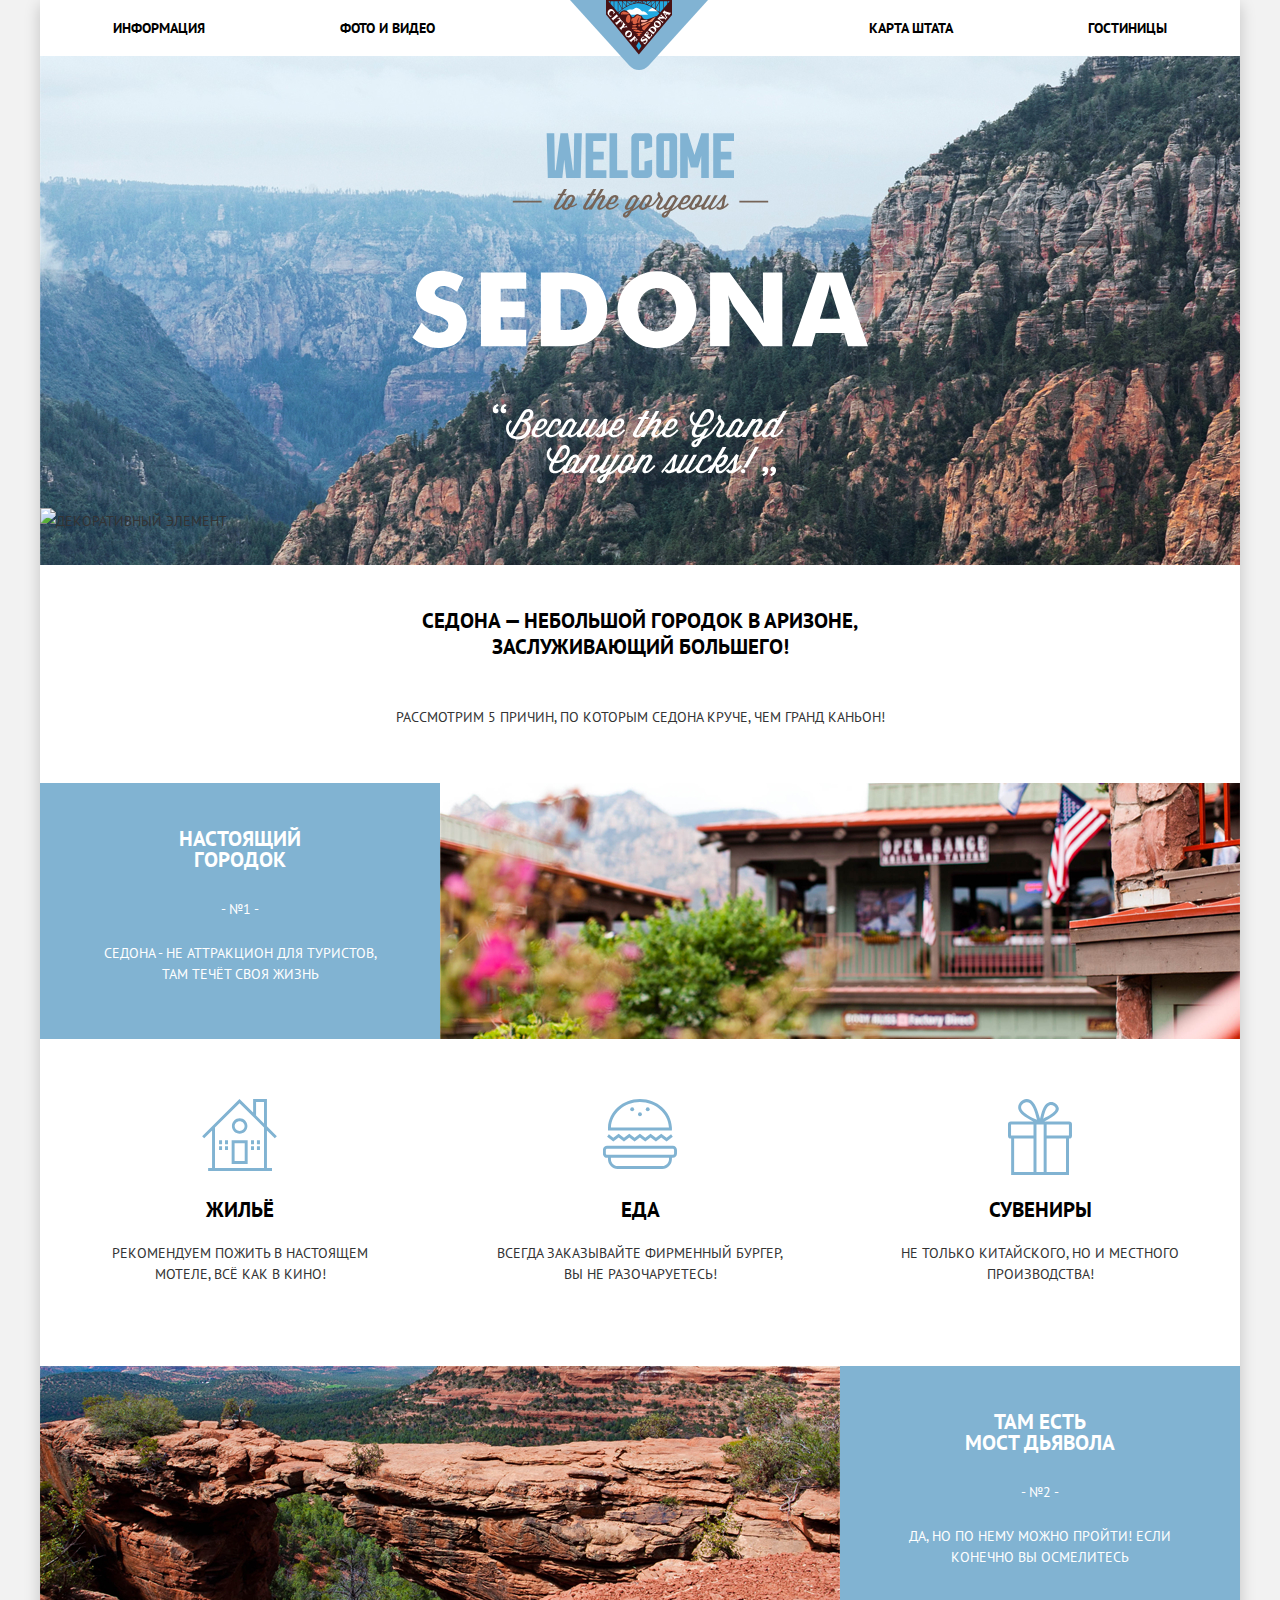
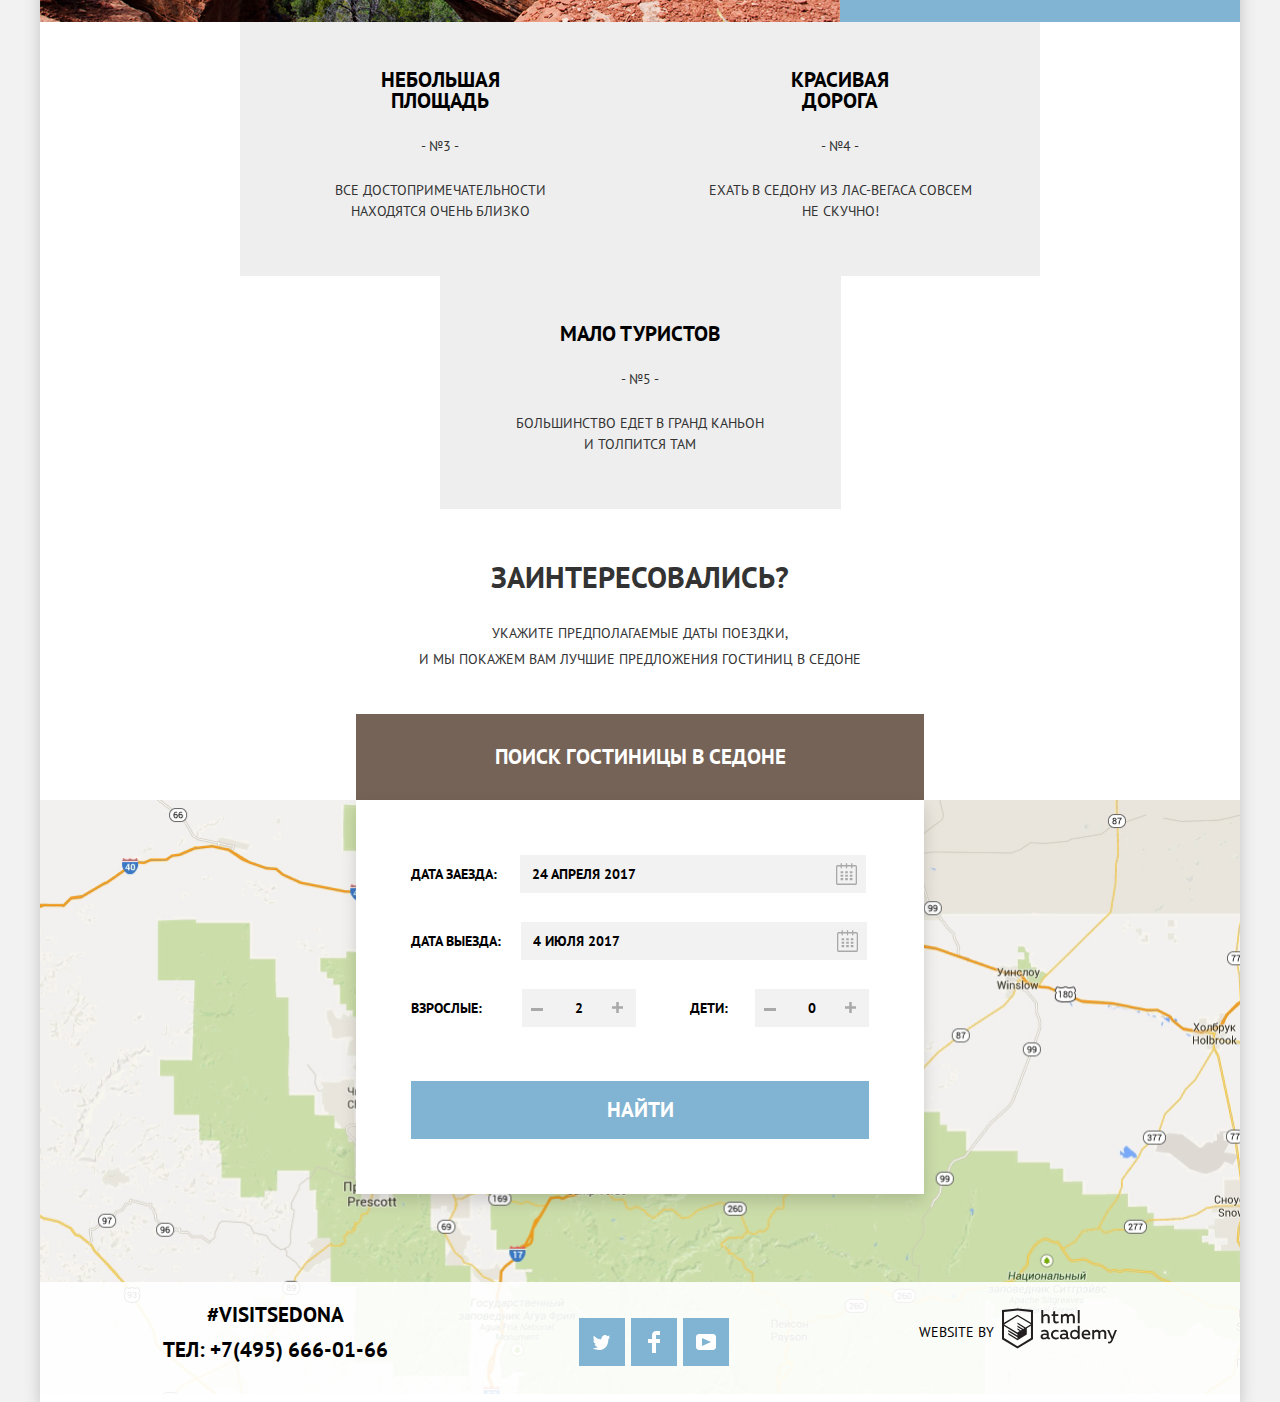
==== commit b63f6b22: "01.07 на проверку" ====
--- a/index.html
+++ b/index.html
@@ -4,8 +4,8 @@
 	<meta charset="UTF-8">
 	<title>Седона</title>
   <link href="https://fonts.googleapis.com/css2?family=PT+Sans:wght@400;700&display=swap" rel="stylesheet">
-  <link href="css/normalize.css" rel="stylesheet">
-  <link href="css/style.css" rel="stylesheet">
+  <link href="css/normalize-min.css" rel="stylesheet">
+  <link href="css/style-min.css" rel="stylesheet">
 </head>
 
 <body class="page-body">
@@ -79,7 +79,7 @@
     </ul> 
     <ul class="features-list-pictured features-list-pictured-order">  
       <li>
-        <h4>Там есть мост дьявола</h4>
+        <h4>Там есть<br>мост дьявола</h4>
         <p>- №2 -</p>
         <p class="item-description">Да, но по нему можно пройти! Если конечно вы осмелитесь</p>
       </li>    
@@ -111,6 +111,47 @@
    	<h3>Заинтересовались?</h3>
    	<p>Укажите предполагаемые даты поездки,<br>и мы покажем вам лучшие предложения гостиниц в Седоне</p>
     <button class="search-form-button" type="button"><span>Поиск гостиницы в Седоне</span></button>
+    <section class="modal modal-show">
+      <h2 class="visually-hidden">Поиск гостиницы в Седоне</h2>
+      <form class="search-form" action="https://echo.htmlacademy.ru" method="post">
+        <div class="search-form-item search-form-item-date">
+          <label class="check-in-date-label" for="check-in-date">Дата заезда:</label>
+          <input class="check-in-date" id="check-in-date" onfocus="(this.type='date')" onblur="(this.type='text')" name="check-in" placeholder="24 апреля 2017">
+          <button class="button-calendar" type="button">
+            <svg width="21" height="23" viewBox="0 0 21 23" fill="none" xmlns="http://www.w3.org/2000/svg"><path fill-rule="evenodd" clip-rule="evenodd" d="M16.406 3.02498H19.251C20.217 3.02498 21 3.84698 21 4.86198V21.164C21 22.179 20.217 23 19.251 23H1.75C0.784 23 0 22.179 0 21.164V4.86198C0 3.84698 0.784 3.02498 1.75 3.02498H4.593V1.64798C4.593 1.26698 4.887 0.958984 5.25 0.958984C5.612 0.958984 5.906 1.26698 5.906 1.64798V3.02498H9.844V1.64798C9.844 1.26698 10.138 0.958984 10.501 0.958984C10.862 0.958984 11.156 1.26698 11.156 1.64798V3.02498H15.094V1.64798C15.094 1.26698 15.387 0.958984 15.75 0.958984C16.112 0.958984 16.406 1.26698 16.406 1.64798V3.02498ZM19.5646 21.484C19.6466 21.3979 19.691 21.2828 19.688 21.164H19.689V4.86198C19.689 4.60898 19.493 4.40298 19.252 4.40298H16.407V5.78098C16.407 6.16198 16.113 6.46998 15.751 6.46998C15.388 6.46998 15.095 6.16198 15.095 5.78098V4.40298H11.157V5.78098C11.157 6.16198 10.863 6.46998 10.502 6.46998C10.139 6.46998 9.845 6.16198 9.845 5.78098V4.40298H5.907V5.78098C5.907 6.16198 5.613 6.46998 5.251 6.46998C4.888 6.46998 4.594 6.16198 4.594 5.78098V4.40298H1.75C1.50263 4.40953 1.30696 4.61458 1.312 4.86198V21.164C1.30696 21.4114 1.50263 21.6164 1.75 21.623H19.251C19.3698 21.6201 19.4826 21.5701 19.5646 21.484Z" fill="#A9A9A9"/><path fill-rule="evenodd" clip-rule="evenodd" d="M4.59399 9.2251H7.21899V11.2911H4.59399V9.2251ZM4.59399 12.6681H7.21899V14.7351H4.59399V12.6681ZM7.21899 16.1121H4.59399V18.1781H7.21899V16.1121ZM9.18799 16.1121H11.813V18.1781H9.18799V16.1121ZM11.813 12.6681H9.18799V14.7351H11.813V12.6681ZM9.18799 9.2251H11.813V11.2911H9.18799V9.2251ZM16.406 16.1121H13.781V18.1781H16.406V16.1121ZM13.781 12.6681H16.406V14.7351H13.781V12.6681ZM16.406 9.2251H13.781V11.2911H16.406V9.2251Z" fill="#A9A9A9"/></svg>
+          </button>
+        </div>
+        <div class="search-form-item search-form-item-date">
+          <label class="check-out-date-label" for="check-out-date">Дата выезда:</label>
+          <input class="check-out-date" id="check-out-date" onfocus="(this.type='date')" onblur="(this.type='text')" name="check-out" placeholder="4 июля 2017">
+          <button class="button-calendar" type="button">
+            <svg width="21" height="23" viewBox="0 0 21 23" fill="none" xmlns="http://www.w3.org/2000/svg"><path fill-rule="evenodd" clip-rule="evenodd" d="M16.406 3.02498H19.251C20.217 3.02498 21 3.84698 21 4.86198V21.164C21 22.179 20.217 23 19.251 23H1.75C0.784 23 0 22.179 0 21.164V4.86198C0 3.84698 0.784 3.02498 1.75 3.02498H4.593V1.64798C4.593 1.26698 4.887 0.958984 5.25 0.958984C5.612 0.958984 5.906 1.26698 5.906 1.64798V3.02498H9.844V1.64798C9.844 1.26698 10.138 0.958984 10.501 0.958984C10.862 0.958984 11.156 1.26698 11.156 1.64798V3.02498H15.094V1.64798C15.094 1.26698 15.387 0.958984 15.75 0.958984C16.112 0.958984 16.406 1.26698 16.406 1.64798V3.02498ZM19.5646 21.484C19.6466 21.3979 19.691 21.2828 19.688 21.164H19.689V4.86198C19.689 4.60898 19.493 4.40298 19.252 4.40298H16.407V5.78098C16.407 6.16198 16.113 6.46998 15.751 6.46998C15.388 6.46998 15.095 6.16198 15.095 5.78098V4.40298H11.157V5.78098C11.157 6.16198 10.863 6.46998 10.502 6.46998C10.139 6.46998 9.845 6.16198 9.845 5.78098V4.40298H5.907V5.78098C5.907 6.16198 5.613 6.46998 5.251 6.46998C4.888 6.46998 4.594 6.16198 4.594 5.78098V4.40298H1.75C1.50263 4.40953 1.30696 4.61458 1.312 4.86198V21.164C1.30696 21.4114 1.50263 21.6164 1.75 21.623H19.251C19.3698 21.6201 19.4826 21.5701 19.5646 21.484Z" fill="#A9A9A9"/><path fill-rule="evenodd" clip-rule="evenodd" d="M4.59399 9.2251H7.21899V11.2911H4.59399V9.2251ZM4.59399 12.6681H7.21899V14.7351H4.59399V12.6681ZM7.21899 16.1121H4.59399V18.1781H7.21899V16.1121ZM9.18799 16.1121H11.813V18.1781H9.18799V16.1121ZM11.813 12.6681H9.18799V14.7351H11.813V12.6681ZM9.18799 9.2251H11.813V11.2911H9.18799V9.2251ZM16.406 16.1121H13.781V18.1781H16.406V16.1121ZM13.781 12.6681H16.406V14.7351H13.781V12.6681ZM16.406 9.2251H13.781V11.2911H16.406V9.2251Z" fill="#A9A9A9"/></svg>
+          </button>
+        </div>
+        <div class="search-form-item search-form-item-guests">
+          <label class="number-of-adults-label" for="number-of-adults">Взрослые:</label>
+          <button class="button-number-minus" type="button">
+            <svg width="12" height="3" viewBox="0 0 12 3" fill="none" xmlns="http://www.w3.org/2000/svg"><rect width="12" height="3" fill="#A9A9A9"/></svg>
+          </button>
+          <input class="number-of-adults" id="number-of-adults" type="number" name="adults" placeholder="2" autocomplete="off" onfocus="(this.placeholder='')" onblur="(this.placeholder='2')">
+          <button class="button-number-plus" type="button">
+            <svg width="11" height="11" viewBox="0 0 11 11" fill="none" xmlns="http://www.w3.org/2000/svg"><path fill-rule="evenodd" clip-rule="evenodd" d="M4.23086 6.76932V11H6.76932V6.76932H11V4.23086H6.76932V0H4.23085V4.23086H0V6.76932H4.23086Z" fill="#A9A9A9"/></svg>
+          </button>
+        </div>
+        <div class="search-form-item search-form-item-guests children-group">
+          <label class="number-of-children-label" for="number-of-children">Дети:</label>
+          <button class="button-number-minus" type="button">
+            <svg width="12" height="3" viewBox="0 0 12 3" fill="none" xmlns="http://www.w3.org/2000/svg"><rect width="12" height="3" fill="#A9A9A9"/></svg>
+          </button>
+          <input class="number-of-children" id="number-of-children" type="number" name="children" placeholder="0" autocomplete="off" onfocus="(this.placeholder='')" onblur="(this.placeholder='0')">
+          <button class="button-number-plus" type="button">
+            <svg width="11" height="11" viewBox="0 0 11 11" fill="none" xmlns="http://www.w3.org/2000/svg"><path fill-rule="evenodd" clip-rule="evenodd" d="M4.23086 6.76932V11H6.76932V6.76932H11V4.23086H6.76932V0H4.23085V4.23086H0V6.76932H4.23086Z" fill="#A9A9A9"/></svg>
+          </button>
+        </div>
+        <button class="search-form-item search-form-button-submit" type="submit"><span>Найти</span></button>
+      </form>
+    </section>
+
   </section>
 
   <section class="map">
@@ -140,13 +181,13 @@
 				<li class="social-button">
           <a class="social-button-facebook" href="#">
             <span class="visually-hidden">Фэйсбук</span>
-              <svg width="12" height="22" viewBox="0 0 12 22" fill="none" xmlns="http://www.w3.org/2000/svg"><path d="M12 4V0H8C5.79086 0 4 1.79086 4 4V8H0V12H4V22H8V12H12V8H8V4H12Z" fill="white"/></svg>
+            <svg width="12" height="22" viewBox="0 0 12 22" fill="none" xmlns="http://www.w3.org/2000/svg"><path d="M12 4V0H8C5.79086 0 4 1.79086 4 4V8H0V12H4V22H8V12H12V8H8V4H12Z" fill="white"/></svg>
           </a>
         </li>
 				<li class="social-button">
           <a class="social-button-youtube" href="#">
             <span class="visually-hidden">Ютуб</span>
-             <svg width="20" height="16" viewBox="0 0 20 16" fill="none" xmlns="http://www.w3.org/2000/svg"><path fill-rule="evenodd" clip-rule="evenodd" d="M3 0H17C18.65 0 20 1.35 20 3V13C20 14.65 18.65 16 17 16H3C1.35 16 0 14.65 0 13V3C0 1.35 1.35 0 3 0ZM6.027 4.002V11.998L15.014 8L6.027 4.002Z" fill="white"/></svg>
+            <svg width="20" height="16" viewBox="0 0 20 16" fill="none" xmlns="http://www.w3.org/2000/svg"><path fill-rule="evenodd" clip-rule="evenodd" d="M3 0H17C18.65 0 20 1.35 20 3V13C20 14.65 18.65 16 17 16H3C1.35 16 0 14.65 0 13V3C0 1.35 1.35 0 3 0ZM6.027 4.002V11.998L15.014 8L6.027 4.002Z" fill="white"/></svg>
           </a>
         </li>
     	</ul>
@@ -161,50 +202,9 @@
 		
 </footer>
 
-<section class="modal modal-show">
-  <h2 class="visually-hidden">Поиск гостиницы в Седоне</h2>
-  <form class="search-form" action="https://echo.htmlacademy.ru" method="post">
-    <div class="search-form-item search-form-item-date">
-      <label class="check-in-date-label" for="check-in-date">Дата заезда:</label>
-      <input class="check-in-date" id="check-in-date" onfocus="(this.type='date')" onblur="(this.type='text')" name="check-in" placeholder="24 апреля 2017">
-      <button class="button-calendar" type="button">
-        <svg width="21" height="23" viewBox="0 0 21 23" fill="none" xmlns="http://www.w3.org/2000/svg"><path fill-rule="evenodd" clip-rule="evenodd" d="M16.406 3.02498H19.251C20.217 3.02498 21 3.84698 21 4.86198V21.164C21 22.179 20.217 23 19.251 23H1.75C0.784 23 0 22.179 0 21.164V4.86198C0 3.84698 0.784 3.02498 1.75 3.02498H4.593V1.64798C4.593 1.26698 4.887 0.958984 5.25 0.958984C5.612 0.958984 5.906 1.26698 5.906 1.64798V3.02498H9.844V1.64798C9.844 1.26698 10.138 0.958984 10.501 0.958984C10.862 0.958984 11.156 1.26698 11.156 1.64798V3.02498H15.094V1.64798C15.094 1.26698 15.387 0.958984 15.75 0.958984C16.112 0.958984 16.406 1.26698 16.406 1.64798V3.02498ZM19.5646 21.484C19.6466 21.3979 19.691 21.2828 19.688 21.164H19.689V4.86198C19.689 4.60898 19.493 4.40298 19.252 4.40298H16.407V5.78098C16.407 6.16198 16.113 6.46998 15.751 6.46998C15.388 6.46998 15.095 6.16198 15.095 5.78098V4.40298H11.157V5.78098C11.157 6.16198 10.863 6.46998 10.502 6.46998C10.139 6.46998 9.845 6.16198 9.845 5.78098V4.40298H5.907V5.78098C5.907 6.16198 5.613 6.46998 5.251 6.46998C4.888 6.46998 4.594 6.16198 4.594 5.78098V4.40298H1.75C1.50263 4.40953 1.30696 4.61458 1.312 4.86198V21.164C1.30696 21.4114 1.50263 21.6164 1.75 21.623H19.251C19.3698 21.6201 19.4826 21.5701 19.5646 21.484Z" fill="#A9A9A9"/><path fill-rule="evenodd" clip-rule="evenodd" d="M4.59399 9.2251H7.21899V11.2911H4.59399V9.2251ZM4.59399 12.6681H7.21899V14.7351H4.59399V12.6681ZM7.21899 16.1121H4.59399V18.1781H7.21899V16.1121ZM9.18799 16.1121H11.813V18.1781H9.18799V16.1121ZM11.813 12.6681H9.18799V14.7351H11.813V12.6681ZM9.18799 9.2251H11.813V11.2911H9.18799V9.2251ZM16.406 16.1121H13.781V18.1781H16.406V16.1121ZM13.781 12.6681H16.406V14.7351H13.781V12.6681ZM16.406 9.2251H13.781V11.2911H16.406V9.2251Z" fill="#A9A9A9"/></svg>
-      </button>
-    </div>
-    <div class="search-form-item search-form-item-date">
-      <label class="check-out-date-label" for="check-out-date">Дата выезда:</label>
-      <input class="check-out-date" id="check-out-date" onfocus="(this.type='date')" onblur="(this.type='text')" name="check-out" placeholder="4 июля 2017">
-        <button class="button-calendar" type="button">
-          <svg width="21" height="23" viewBox="0 0 21 23" fill="none" xmlns="http://www.w3.org/2000/svg"><path fill-rule="evenodd" clip-rule="evenodd" d="M16.406 3.02498H19.251C20.217 3.02498 21 3.84698 21 4.86198V21.164C21 22.179 20.217 23 19.251 23H1.75C0.784 23 0 22.179 0 21.164V4.86198C0 3.84698 0.784 3.02498 1.75 3.02498H4.593V1.64798C4.593 1.26698 4.887 0.958984 5.25 0.958984C5.612 0.958984 5.906 1.26698 5.906 1.64798V3.02498H9.844V1.64798C9.844 1.26698 10.138 0.958984 10.501 0.958984C10.862 0.958984 11.156 1.26698 11.156 1.64798V3.02498H15.094V1.64798C15.094 1.26698 15.387 0.958984 15.75 0.958984C16.112 0.958984 16.406 1.26698 16.406 1.64798V3.02498ZM19.5646 21.484C19.6466 21.3979 19.691 21.2828 19.688 21.164H19.689V4.86198C19.689 4.60898 19.493 4.40298 19.252 4.40298H16.407V5.78098C16.407 6.16198 16.113 6.46998 15.751 6.46998C15.388 6.46998 15.095 6.16198 15.095 5.78098V4.40298H11.157V5.78098C11.157 6.16198 10.863 6.46998 10.502 6.46998C10.139 6.46998 9.845 6.16198 9.845 5.78098V4.40298H5.907V5.78098C5.907 6.16198 5.613 6.46998 5.251 6.46998C4.888 6.46998 4.594 6.16198 4.594 5.78098V4.40298H1.75C1.50263 4.40953 1.30696 4.61458 1.312 4.86198V21.164C1.30696 21.4114 1.50263 21.6164 1.75 21.623H19.251C19.3698 21.6201 19.4826 21.5701 19.5646 21.484Z" fill="#A9A9A9"/><path fill-rule="evenodd" clip-rule="evenodd" d="M4.59399 9.2251H7.21899V11.2911H4.59399V9.2251ZM4.59399 12.6681H7.21899V14.7351H4.59399V12.6681ZM7.21899 16.1121H4.59399V18.1781H7.21899V16.1121ZM9.18799 16.1121H11.813V18.1781H9.18799V16.1121ZM11.813 12.6681H9.18799V14.7351H11.813V12.6681ZM9.18799 9.2251H11.813V11.2911H9.18799V9.2251ZM16.406 16.1121H13.781V18.1781H16.406V16.1121ZM13.781 12.6681H16.406V14.7351H13.781V12.6681ZM16.406 9.2251H13.781V11.2911H16.406V9.2251Z" fill="#A9A9A9"/></svg>
-        </button>
-    </div>
-    <div class="search-form-item search-form-item-guests">
-      <label class="number-of-adults-label" for="number-of-adults">Взрослые:</label>
-        <button class="button-number-minus" type="button">
-          <svg width="12" height="3" viewBox="0 0 12 3" fill="none" xmlns="http://www.w3.org/2000/svg"><rect width="12" height="3" fill="#A9A9A9"/></svg>
-        </button>
-      <input class="number-of-adults" id="number-of-adults" type="number" name="adults" placeholder="2" autocomplete="off" onfocus="(this.placeholder='')" onblur="(this.placeholder='2')">
-        <button class="button-number-plus" type="button">
-          <svg width="11" height="11" viewBox="0 0 11 11" fill="none" xmlns="http://www.w3.org/2000/svg"><path fill-rule="evenodd" clip-rule="evenodd" d="M4.23086 6.76932V11H6.76932V6.76932H11V4.23086H6.76932V0H4.23085V4.23086H0V6.76932H4.23086Z" fill="#A9A9A9"/></svg>
-        </button>
-    </div>
-    <div class="search-form-item search-form-item-guests children-group">
-      <label class="number-of-children-label" for="number-of-children">Дети:</label>
-        <button class="button-number-minus" type="button">
-          <svg width="12" height="3" viewBox="0 0 12 3" fill="none" xmlns="http://www.w3.org/2000/svg"><rect width="12" height="3" fill="#A9A9A9"/></svg>
-        </button>
-      <input class="number-of-children" id="number-of-children" type="number" name="children" placeholder="0" autocomplete="off" onfocus="(this.placeholder='')" onblur="(this.placeholder='0')">
-        <button class="button-number-plus" type="button">
-          <svg width="11" height="11" viewBox="0 0 11 11" fill="none" xmlns="http://www.w3.org/2000/svg"><path fill-rule="evenodd" clip-rule="evenodd" d="M4.23086 6.76932V11H6.76932V6.76932H11V4.23086H6.76932V0H4.23085V4.23086H0V6.76932H4.23086Z" fill="#A9A9A9"/></svg>
-        </button>
-    </div>
-    <button class="search-form-item search-form-button-submit" type="submit"><span>Найти</span></button>
-  </form>
-</section>
-
 </div>
 
-<script src="js/popup.js"></script>
+<script src="js/popup-min.js"></script>
 
 </body>
 
--- a/css/style-min.css
+++ b/css/style-min.css
@@ -0,0 +1 @@
+:root{--basic-white:#ffffff;--basic-grey-light:#f2f2f2;--basic-grey-dark:#cacaca;--basic-blue-light:#81b3d2;--basic-blue:#669ec0;--basic-blue-dark:#5496bd;--basic-brown-light:#766357;--basic-brown:#604e43;--basic-brown-dark:#503e33;--basic-extra-dark:#333333;--basic-black:#000000;--special-grey-background:#eee;--special-grey-chekbox:#6a6a6a;--special-grey-rating:#666666;--special-grey-icon:#a9a9a9;--special-grey-form:#ebebeb;--special-grey-stroke:#e5e5e5;--special-grey-logo:#bdbbbc;--special-grey-toggle:#ababab}html{height:100%;display:grid;grid-template-rows:min-content 1fr min-content;align-content:start}body{min-width:1200px;margin:0;padding:0;font-family:"PT Sans",Arial,sans-serif;font-size:14px;line-height:26px;font-weight:400;color:var(--basic-extra-dark);text-transform:uppercase;background-color:var(--basic-grey-light);background-position:top center;background-repeat:no-repeat}.visually-hidden:not(:focus):not(:hover):not(:active),input[type="checkbox"].visually-hidden,input[type="radio"].visually-hidden{position:absolute;width:1px;height:1px;margin:-1px;border:0;padding:0;white-space:nowrap;-webkit-clip-path:inset(100%);clip-path:inset(100%);clip:rect(0 0 0 0);overflow:hidden}.content-container{position:relative;width:1200px;background-color:var(--basic-white);-webkit-box-shadow:0 5px 15px rgba(0,1,1,0.2);box-shadow:0 5px 15px rgba(0,1,1,0.2);margin:0 auto}.main-header-logo-container{position:absolute;top:0;left:50%;margin-left:-70px;width:138px;height:70px}.main-navigation{font-weight:700;background-color:var(--basic-white)}.site-navigation{display:-webkit-box;display:-ms-flexbox;display:flex;-ms-flex-wrap:wrap;flex-wrap:wrap;-webkit-box-pack:justify;-ms-flex-pack:justify;justify-content:space-between;-webkit-box-align:center;-ms-flex-align:center;align-items:center;list-style:none;min-height:56px;margin:0;padding:0 73px}.site-navigation a{text-decoration:none;display:block;color:var(--basic-black)}.site-navigation a:hover,.site-navigation a:focus{color:var(--basic-blue-light);outline:none}.site-navigation a:active{color:var(--basic-black);opacity:0.3}.site-navigation li:nth-child(2n){margin-left:-300px}.nav-active{color:var(--basic-brown-light)}.intro{min-width:1200px;min-height:509px;background:var(--basic-blue-dark)url("../img/background-index.jpg")}.intro-welcome{position:relative}.intro-welcome-image{width:457px;height:auto;position:absolute;top:77px;left:0;right:0;margin:auto}.intro-welcome-mask{width:1200px;height:auto;position:absolute;top:452px;left:0}.features{position:relative;text-align:center;line-height:21px}.features h3{max-width:500px;color:var(--basic-black);font-size:21px;line-height:26px;font-weight:700;margin:0 auto;padding-top:43px}.features h4{color:var(--basic-black);font-size:21px;font-weight:700;max-width:160px;margin:0 auto}.features .preview{margin:0;padding-top:47px;padding-bottom:55px}.features ul{list-style:none;margin:0;padding:0}.features p{margin:0}.features p.item-description{max-width:300px;margin:0 auto;padding-top:23px;padding-bottom:54px;padding-right:50px;padding-left:50px}.features-list-pictured{display:-webkit-box;display:-ms-flexbox;display:flex;-ms-flex-wrap:wrap;flex-wrap:wrap;-webkit-box-pack:center;-ms-flex-pack:center;justify-content:center;-webkit-box-align:start;-ms-flex-align:start;align-items:start}.features-list-pictured-order li:nth-child(2n){-webkit-box-ordinal-group:0;-ms-flex-order:-1;order:-1}.features-list-pictured h4{color:var(--basic-white);padding-top:45px;padding-bottom:29px}.features-list-pictured .feature-item-image{max-height:256px}.features-list-pictured li:first-child{color:var(--basic-white);background-color:var(--basic-blue-light)}.features-list-additional{display:-webkit-box;display:-ms-flexbox;display:flex;-ms-flex-wrap:wrap;flex-wrap:wrap;-webkit-box-pack:center;-ms-flex-pack:center;justify-content:center;-webkit-box-align:center;-ms-flex-align:center;align-items:center}.features-list-additional h4{padding-top:160px}.features-list-additional p.item-description{padding-bottom:81px}.features-list-additional li{position:relative}.features-list-additional li:first-child::before{content:url("../img/icon-1.svg");position:absolute;top:60px;left:50%;width:75px;height:72px;margin-left:-38px}.features-list-additional li:nth-child(2n)::before{content:url("../img/icon-3.svg");position:absolute;top:60px;left:50%;width:75px;height:70px;margin-left:-38px}.features-list-additional li:nth-child(3n)::before{content:url("../img/icon-2.svg");position:absolute;top:60px;left:50%;width:64px;height:77px;margin-left:-32px}.features-list{display:-webkit-box;display:-ms-flexbox;display:flex;-ms-flex-wrap:wrap;flex-wrap:wrap;-webkit-box-pack:center;-ms-flex-pack:center;justify-content:center;-webkit-box-align:center;-ms-flex-align:center;align-items:center}.features-list li{background-color:var(--special-grey-background)}.features-list p.item-description{max-width:270px;padding-top:23px;padding-bottom:54px;padding-right:65px;padding-left:65px}.features-list h4{padding-top:47px;padding-bottom:25px}.features-list p.wide{padding-right:77px;padding-left:76px}.booking{position:relative;z-index:5;text-align:center;background-color:var(--basic-white)}.booking p{margin:0;padding-top:30px;padding-bottom:42px}.booking h3{margin:0;padding-top:55px;font-size:30px}.search-form-button{display:block;width:568px;height:86px;color:var(--basic-white);font-size:21px;font-weight:700;text-transform:uppercase;background-color:var(--basic-brown-light);border:none;outline:none;padding:0;margin:0 auto;cursor:pointer}.search-form-button:hover,.search-form-button:focus{background-color:var(--basic-brown)}.search-form-button:active{background-color:var(--basic-brown-dark)}.search-form-button:active span{opacity:0.3}.map iframe{position:relative;background-image:url("../img/map.png");background-repeat:no-repeat;-webkit-background-size:1200px 594px;background-size:1200px 594px;border:0}.page-footer{display:-webkit-box;display:-ms-flexbox;display:flex;-ms-flex-wrap:wrap;flex-wrap:wrap;-webkit-box-pack:justify;-ms-flex-pack:justify;justify-content:space-between;-webkit-box-align:center;-ms-flex-align:center;align-items:center;background:rgba(255,255,255,0.9);min-height:120px;padding-left:123px;padding-right:123px}.page-footer p{margin:0}.footer-contacts{font-size:21px;line-height:35px;font-weight:700;color:var(--basic-black);text-align:center;padding-bottom:20px}.footer-contacts a{text-decoration:none;color:inherit}.footer-contacts a:focus{outline:none}.footer-social ul{display:-webkit-box;display:-ms-flexbox;display:flex;-ms-flex-wrap:wrap;flex-wrap:wrap;-webkit-box-pack:justify;-ms-flex-pack:justify;justify-content:space-between;-webkit-box-align:center;-ms-flex-align:center;align-items:center;min-width:150px;list-style:none;margin:0;padding:0}.social-button a{display:-webkit-box;display:-ms-flexbox;display:flex;-ms-flex-wrap:wrap;flex-wrap:wrap;-webkit-box-pack:center;-ms-flex-pack:center;justify-content:center;-webkit-box-align:center;-ms-flex-align:center;align-items:center;width:46px;height:48px;background-color:var(--basic-blue-light)}.social-button a:hover,.social-button a:focus{background-color:var(--basic-blue);outline:none}.social-button:active{background-color:var(--basic-blue-dark)}.social-button:active path{opacity:0.3}.footer-copyright{color:var(--basic-black);display:-webkit-box;display:-ms-flexbox;display:flex;-webkit-box-align:center;-ms-flex-align:center;align-items:center;-webkit-box-pack:center;-ms-flex-pack:center;justify-content:center;padding-bottom:20px}.footer-copyright a{text-decoration:none;margin-left:8px}.footer-copyright a:focus{outline:none}.footer-copyright a:hover path,.footer-copyright a:focus path{fill:var(--basic-blue-light)}.footer-copyright a path:active{fill:var(--special-grey-logo)}.footer-index{min-width:954px;position:absolute;bottom:0}.modal{position:absolute;top:100%;bottom:auto;right:0;left:0;margin:auto;width:568px;background-color:var(--basic-white);-webkit-box-shadow:0 7px 15px rgba(0,1,1,0.15);box-shadow:0 7px 15px rgba(0,1,1,0.15)}.modal-hide{max-height:0;overflow:hidden;-webkit-transition:all 0.5s linear 0s;-o-transition:all 0.5s linear 0s;transition:all 0.5s linear 0s}.modal-show{max-height:395px;overflow:hidden;-webkit-transition:all 0.5s linear 0s;-o-transition:all 0.5s linear 0s;transition:all 0.5s linear 0s}.modal-error{-webkit-animation:shake 0.6s;animation:shake 0.6s}.search-form{display:-webkit-box;display:-ms-flexbox;display:flex;-ms-flex-wrap:wrap;flex-wrap:wrap;-webkit-box-pack:justify;-ms-flex-pack:justify;justify-content:space-between;padding-top:55px;padding-left:55px;padding-right:55px}.search-form-item{position:relative}.search-form-item input[type="number"]::-webkit-outer-spin-button,.search-form-item input[type="number"]::-webkit-inner-spin-button{-webkit-appearance:none;margin:0}.search-form-item input[type="date"]::-webkit-calendar-picker-indicator,.search-form-item input[type="date"]::-webkit-outer-spin-button,.search-form-item input[type="date"]::-webkit-inner-spin-button{-webkit-appearance:none;display:none;margin:0}.search-form-item label,.search-form-item input,.search-form-item input::placeholder{color:var(--basic-black);font-weight:700;text-transform:uppercase}.search-form-item label.check-in-date-label{margin-right:19px}.search-form-item label.check-out-date-label{margin-right:16px}.search-form-item label.number-of-adults-label{margin-right:36px}.search-form-item label.number-of-children-label{margin-right:23px}.search-form-item input{-webkit-box-sizing:border-box;box-sizing:border-box;background-color:var(--basic-grey-light);border:none;outline:none}.search-form-item input:hover{background-color:var(--special-grey-form)}.search-form-item input:focus{background-color:var(--basic-white);border:2px solid;border-color:var(--special-grey-stroke)}.search-form input.check-in-date,.search-form input.check-out-date{position:relative;width:346px;height:38px;padding:0;padding-left:12px;margin-bottom:29px}.button-calendar,.button-number-plus,.button-number-minus{background-color:transparent;border:none;outline:none;padding:0}.button-calendar{display:block;position:absolute;top:7px;right:9px;width:21px;height:23px;cursor:pointer}.button-calendar:hover path,.button-calendar:focus path{fill:var(--basic-black)}.button-calendar:active path{fill:var(--basic-blue-light)}.search-form input.number-of-adults,.search-form input.number-of-children{position:relative;width:114px;height:38px;text-align:center}.button-number-plus{display:block;position:absolute;top:0;right:0;width:38px;height:38px;cursor:pointer}.button-number-plus:hover path,.button-number-plus:focus path{fill:var(--basic-black)}.button-number-plus:active path{fill:var(--basic-blue-light)}.button-number-minus{display:block;position:absolute;top:-2px;right:80px;cursor:pointer;width:38px;height:38px;z-index:10}.button-number-minus:hover rect,.button-number-minus:focus rect{fill:var(--basic-black)}.button-number-minus:active rect{fill:var(--basic-blue-light)}.search-form-button-submit{width:100%;color:var(--basic-white);font-size:21px;font-weight:700;text-transform:uppercase;background-color:var(--basic-blue-light);border:none;outline:none;margin-top:54px;margin-bottom:55px;padding:17px 0;cursor:pointer}.search-form-button-submit:hover,.search-form-button-submit:focus{background-color:var(--basic-blue)}.search-form-button-submit:active{background-color:var(--basic-blue-dark)}.search-form-button-submit:active span{opacity:0.3}@-webkit-keyframes shake{0%,100%{transform:translateX(0)}10%,30%,50%,70%,90%{transform:translateX(-10px)}20%,40%,60%,80%{transform:translateX(10px)}}@keyframes shake{0%,100%{transform:translateX(0)}10%,30%,50%,70%,90%{transform:translateX(-10px)}20%,40%,60%,80%{transform:translateX(10px)}}.filter{min-height:217px;color:var(--basic-white);background:var(--basic-blue-dark)url("../img/filter-background.jpg");background-repeat:no-repeat;-webkit-background-size:cover;background-size:cover}.filter p{margin:0}.filter input[type="number"]::-webkit-outer-spin-button,.filter input[type="number"]::-webkit-inner-spin-button{-webkit-appearance:none;margin:0}.filter fieldset{padding:0;margin:0;border:none}.filter legend{font-size:16px;line-height:21px;font-weight:700;padding-bottom:8px}.filter-form ul{list-style:none;line-height:21px;margin:0;padding:0}.filter-form li{position:relative;margin-top:16px;margin-bottom:25px;padding-left:40px}.filter-form{display:-webkit-box;display:-ms-flexbox;display:flex;-ms-flex-wrap:wrap;flex-wrap:wrap;-webkit-box-pack:justify;-ms-flex-pack:justify;justify-content:space-between;-webkit-box-align:start;-ms-flex-align:start;align-items:start;padding-left:73px;padding-right:73px;padding-top:27px}.filter fieldset.lodging-block{margin-right:230px}.filter-input-checkbox + label::before{content:"";background-image:url("../img/checkbox-off.svg");background-repeat:no-repeat;background-position:0 0;-webkit-background-size:23px 23px;background-size:23px 23px;position:absolute;left:0;top:0;width:23px;height:23px}.filter-input-checkbox:checked + label::before{content:"";background-image:url("../img/checkbox-on.svg");background-repeat:no-repeat;background-position:0 0;-webkit-background-size:23px 23px;background-size:23px 23px;position:absolute;left:0;top:0;width:27px;height:23px}.filter-input-checkbox:focus + label::before{outline:none;background-image:url("../img/checkbox-focus.svg");background-repeat:no-repeat;background-position:0 0}.filter-input-checkbox:checked:focus + label::before{outline:none;background-image:url("../img/checkbox-focus-checked.svg");background-repeat:no-repeat;background-position:0 0}.range-controls{position:relative;width:316px;height:2px;margin-bottom:33px;padding-top:20px}.range-controls .scale{width:316px;height:2px;background:rgba(255,255,255,0.3)}.range-controls .bar{width:78%;height:2px;background:rgba(255,255,255,1)}.range-controls .toggle{position:absolute;top:10px;left:0;width:4px;height:4px;padding:0;border:7px solid;border-color:var(--basic-white);background-color:var(--special-grey-toggle);border-radius:50%;-webkit-box-shadow:0 2px 1px 0 var(--special-grey-toggle);box-shadow:0 2px 1px 0 var(--special-grey-toggle);cursor:pointer}.range-controls .toggle:hover,.range-controls .toggle:focus{width:5px;height:5px;padding:0;border:8px solid;border-color:var(--basic-white);background-color:var(--special-grey-toggle);border-radius:50%;-webkit-box-shadow:0 2px 1px var(--special-grey-toggle);box-shadow:0 2px 1px var(--special-grey-toggle);outline:none}.range-controls .toggle-min{left:0}.range-controls .toggle-max{left:248px}.price-controls{position:relative;width:317px;height:36px;display:-webkit-box;display:-ms-flexbox;display:flex;-webkit-box-pack:justify;-ms-flex-pack:justify;justify-content:space-between;background-image:url("../img/line-vert.svg");background-repeat:no-repeat;background-size:2px 22px;background-position:center}.price-controls label{position:absolute}.price-controls label.min-price{top:5px;left:62px}.price-controls label.max-price{top:5px;left:214px}.price-controls input{-webkit-box-sizing:border-box;box-sizing:border-box;border:none;outline:none;background-color:transparent;height:36px;border-top:2px solid;border-bottom:2px solid;border-color:var(--basic-white);caret-color:var(--basic-white);text-indent:78px;color:var(--basic-white)}.price-controls input::placeholder{color:var(--basic-white);text-transform:uppercase}.price-controls input.min-price{border-left:2px solid;border-color:var(--basic-white)}.price-controls input.max-price{border-right:2px solid;border-color:var(--basic-white)}.filter-button-submit{display:block;color:var(--basic-white);line-height:21px;text-transform:uppercase;width:137px;height:36px;background-color:transparent;border:2px solid;border-color:var(--basic-white);padding:0;outline:none;margin-left:85px}.filter-button-submit:hover,.filter-button-submit:focus{color:var(--basic-black);background-color:var(--basic-white);border:none}.search-result{display:-ms-grid;display:grid;-ms-grid-columns:73px 163px 116px 1fr 35px 73px;grid-template-columns:73px 163px 116px 1fr 35px 73px;-webkit-box-align:center;-ms-flex-align:center;align-items:center;margin-top:8px;padding-bottom:10px;border-bottom:1px solid;border-color:var(--special-grey-stroke)}.search-result p{color:var(--basic-black);font-size:21px;font-weight:700;-ms-grid-column:2;-ms-grid-column-span:1;grid-column:2/3}.search-result a{text-decoration:none}.search-result h3{color:var(--basic-black);font-size:12px;line-height:18px;margin:0;-ms-grid-column:3;-ms-grid-column-span:1;grid-column:3/4}.search-result ul.sort-links{display:-webkit-box;display:-ms-flexbox;display:flex;-ms-flex-wrap:wrap;flex-wrap:wrap;-webkit-box-pack:start;-ms-flex-pack:start;justify-content:flex-start;list-style:none;margin:0;padding:0;-ms-grid-column:4;-ms-grid-column-span:1;grid-column:4/5}.sort-link{display:block;color:rgba(0,0,0,0.3);font-size:12px;line-height:18px;text-transform:uppercase;background-color:transparent;border:none;border-bottom:1px dotted rgba(129,179,210,1);outline:none;margin:0;padding:0;margin-right:32px}.sort-link.active{color:var(--basic-blue-light);border:none}.sort-link:hover,.sort-link:focus{color:var(--basic-blue-light);opacity:1;border-bottom:1px dotted rgba(129,179,210,1);outline:none}.sort-link:active{color:var(--basic-black);opacity:1;border:none}.search-result ul.scroll-sort-links{-ms-grid-column:5;-ms-grid-column-span:1;grid-column:5/6;justify-self:center;display:-webkit-box;display:-ms-flexbox;display:flex;-webkit-box-pack:justify;-ms-flex-pack:justify;justify-content:space-between;-webkit-box-align:center;-ms-flex-align:center;align-items:center;list-style:none;min-width:34px;padding:0;margin:0}.scroll-sort-links a{text-decoration:none;display:block}.scroll-sort-links a.active-svg path{fill:var(--basic-blue-light)}.scroll-sort-links a:focus{outline:none}.scroll-sort-links a:hover path,.scroll-sort-links a:focus path{fill:var(--basic-black)}.scroll-sort-links a:active path{fill:var(--basic-blue-light)}.description-block p{display:inline-block;vertical-align:baseline;line-height:21px;margin-top:4px}.description-block a{text-decoration:none}.description-block h3{font-size:21px;font-weight:700;margin:0;padding:0}.description-block ul{list-style:none;margin:0;padding:0}.description-name{color:var(--basic-black)}.description-name:hover,.description-name:focus{color:var(--basic-blue-light);outline:none}.description-name:active{color:var(--basic-black);opacity:0.3}.description-item{display:-webkit-box;display:-ms-flexbox;display:flex;-ms-flex-wrap:wrap;flex-wrap:wrap;-webkit-box-pack:justify;-ms-flex-pack:justify;justify-content:space-between;-webkit-box-align:center;-ms-flex-align:center;align-items:center;padding-top:20px;padding-bottom:23px;padding-left:73px;padding-right:73px;border-bottom:1px solid var(--special-grey-stroke)}.image-block{width:135px;height:90px;-o-object-fit:contain;object-fit:contain;background-color:var(--basic-grey-light)}.text-block{margin-top:-5px;margin-right:490px}.amara-price{margin-left:35px}.desert-price{margin-left:60px}.villas-price{margin-left:19px}.description-link{max-height:27px;display:inline-block;vertical-align:middle;color:var(--basic-white);line-height:21px;font-weight:700;padding:3px 16px 3px 17px}.description-link-more{background-color:var(--basic-blue-light)}.description-link-more:hover,.description-link-more:focus{background-color:var(--basic-blue);outline:none}.description-link-more:active{background-color:var(--basic-blue-dark)}.description-link-booking{background-color:var(--basic-brown-light);margin-left:4px}.description-link-booking:hover,.description-link-booking:focus{background-color:var(--basic-brown);outline:none}.description-link-booking:active{background-color:var(--basic-brown-dark)}.description-link-more:active span,.description-link-booking:active span{opacity:0.3}.rating{width:110px;height:22px;color:var(--special-grey-rating);background-color:var(--basic-grey-light);text-align:center;padding-top:3px}.four-stars{width:91px;height:17px;background-image:url("../img/star.svg");background-repeat:space;margin-left:19px;margin-bottom:47px}.three-stars{width:66px;height:17px;background-image:url("../img/star.svg");background-repeat:space;margin-left:44px;margin-bottom:47px}.two-stars{width:41px;height:17px;background-image:url("../img/star.svg");background-repeat:space;margin-left:69px;margin-bottom:47px}
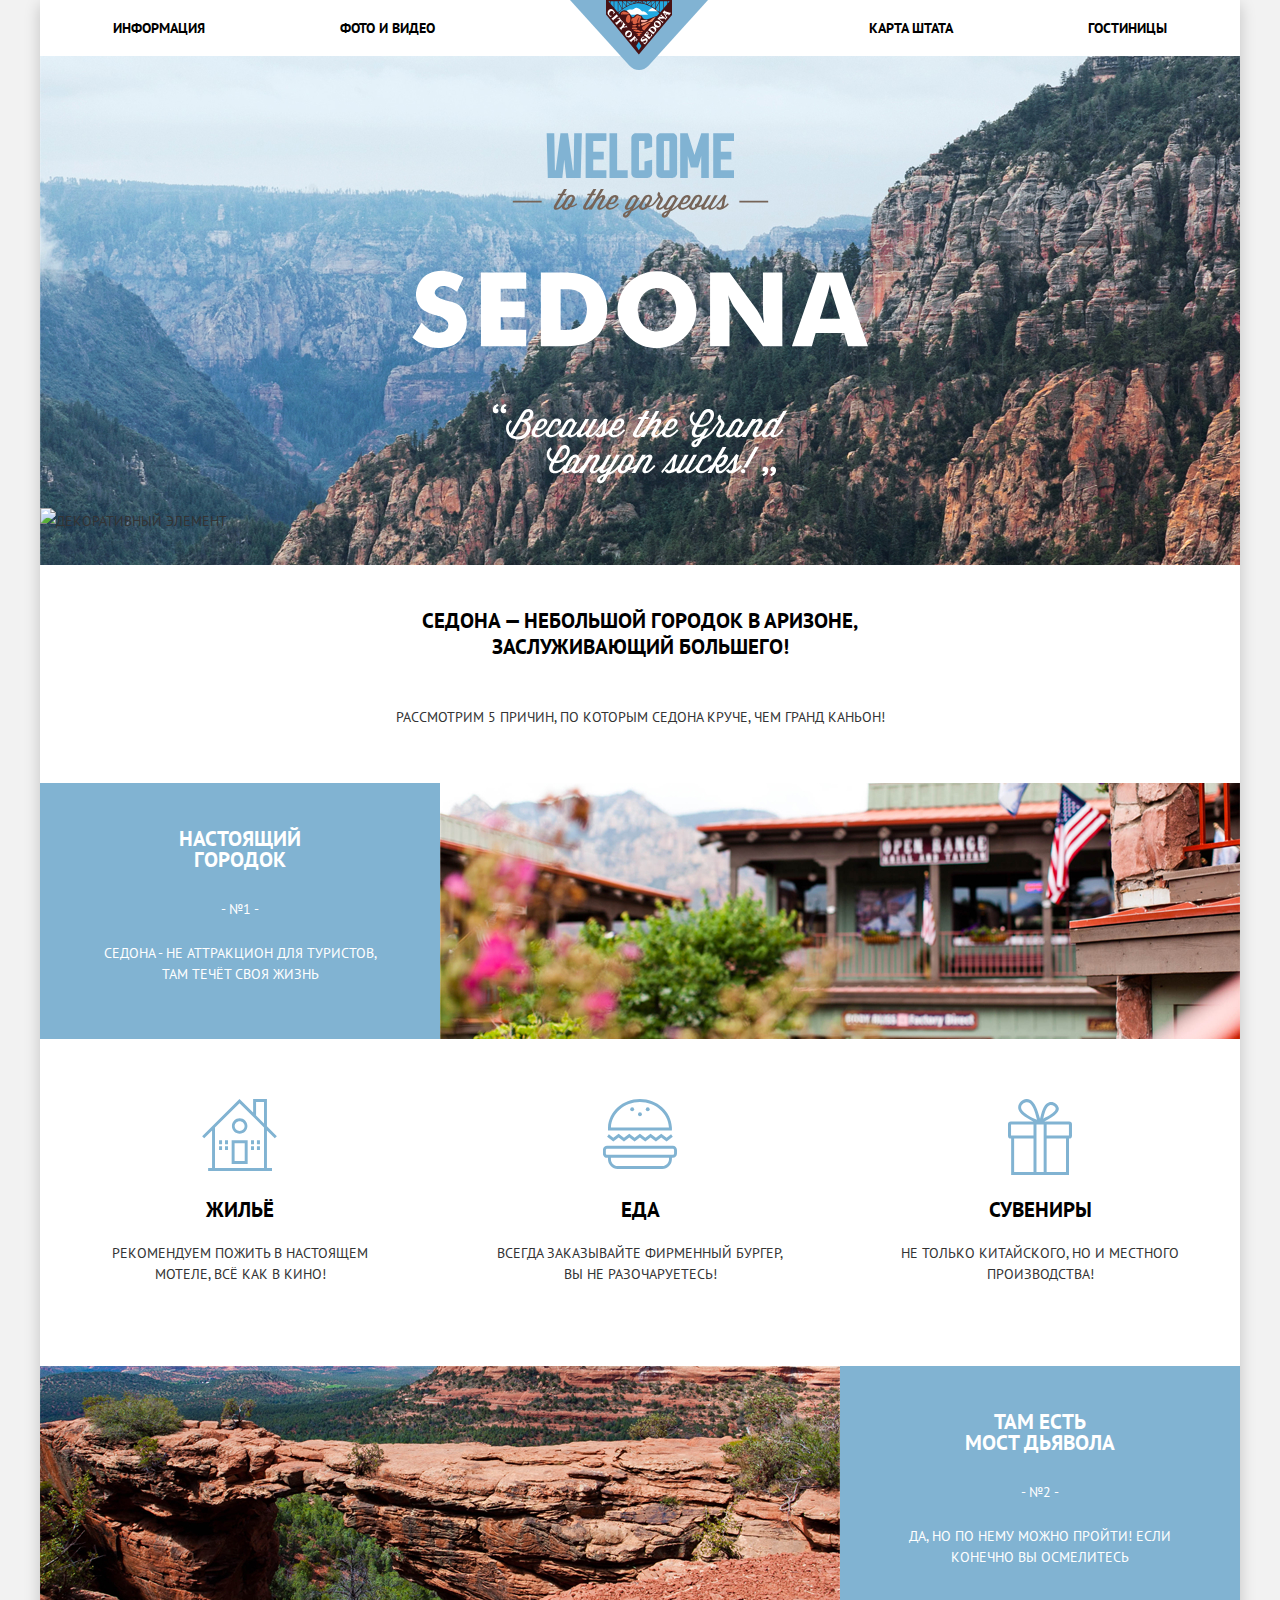
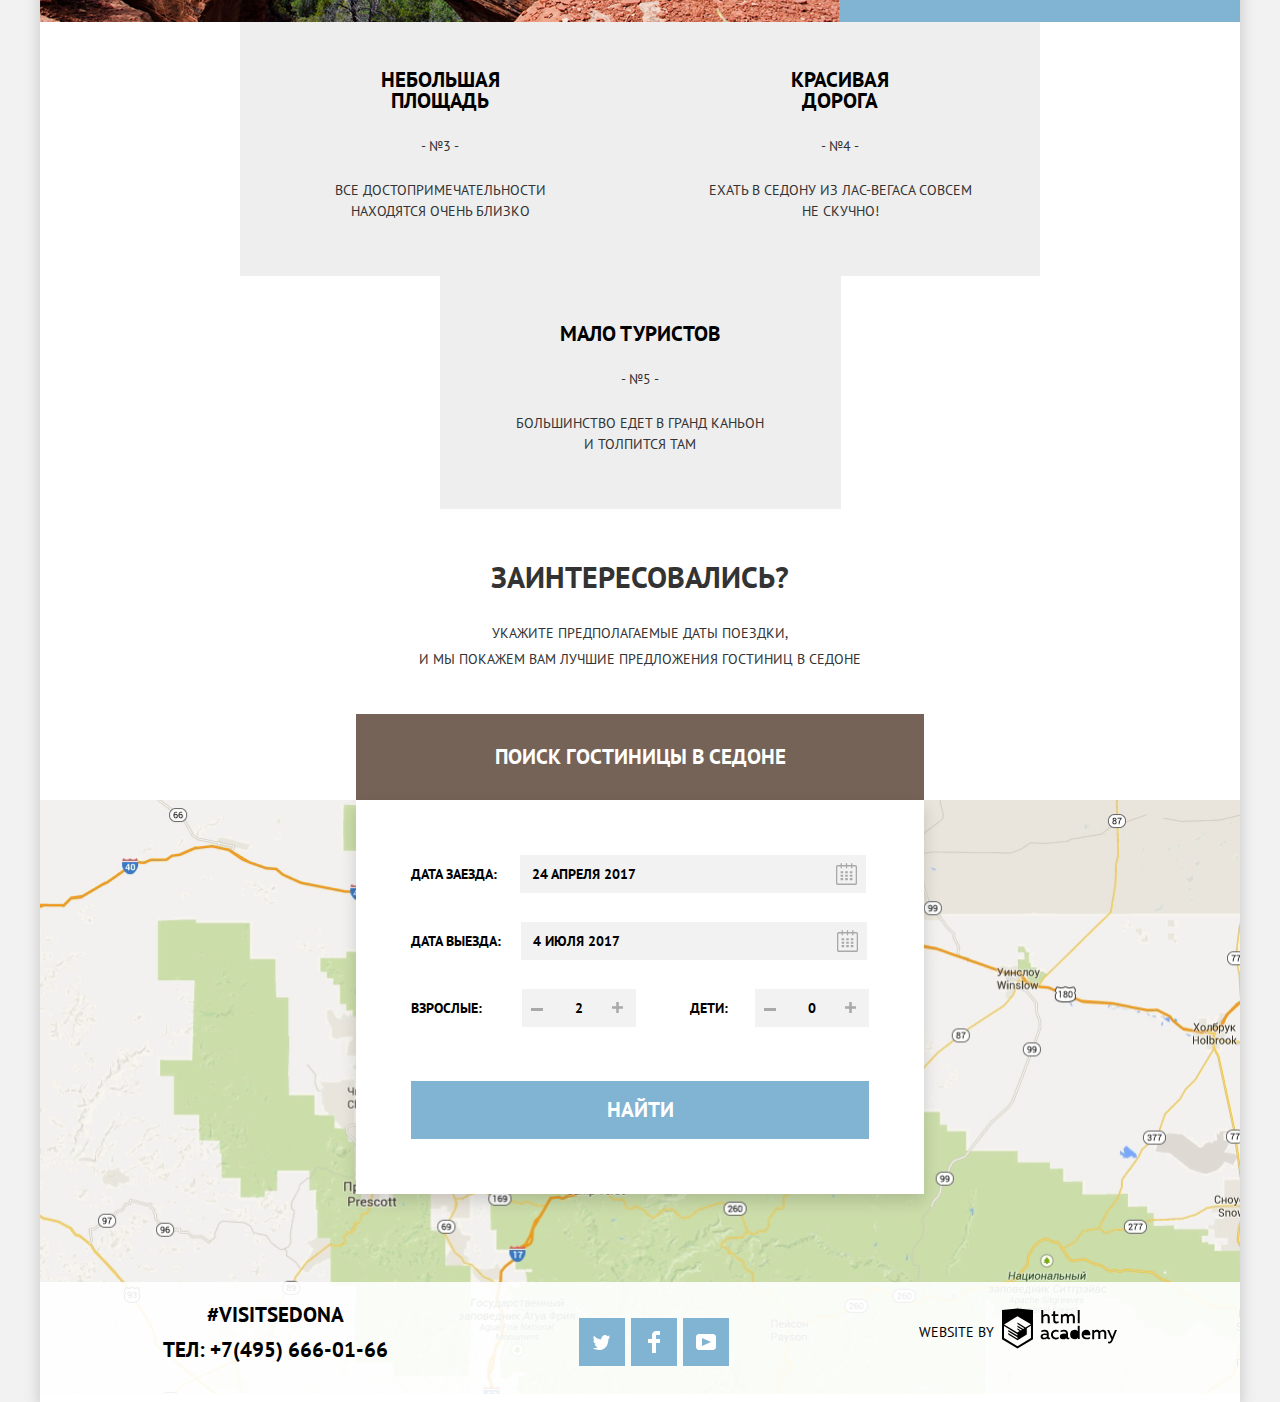
==== commit 014af11b: "№2 01.07 на проверку" ====
--- a/index.html
+++ b/index.html
@@ -196,7 +196,7 @@
 	<div class="footer-copyright">
 		<p>Website by</p> 
 		<a href="https://htmlacademy.ru/intensive/htmlcss">
-      <svg width="115" height="41" id="Layer_1" data-name="Layer 1" xmlns="http://www.w3.org/2000/svg" viewBox="0 0 113.98 39.78"><defs><style>.cls-1{fill:#231f20;fill-rule:evenodd;}</style></defs><title>logo-htmlacademy</title><path id="logo-htmlacademy" class="cls-1" d="M15.52,1.06h-.17L0,2.72V31.49l15.35,9.35L30.7,31.49V2.72ZM77,2.62H75.09V15.73H77Zm-36.16,0V7.77a4,4,0,0,1,2.85-1.23,3.4,3.4,0,0,1,2.62,1,3.55,3.55,0,0,1,1,2.67v5.55h-2V10.47A2,2,0,0,0,45,9a1.88,1.88,0,0,0-1.29-.72h-.32a3.09,3.09,0,0,0-2.45,1.5v5.95h-2V2.63ZM77,31.48H75.28V30.06a4.07,4.07,0,0,1-3.37,1.66,4.75,4.75,0,0,1,0-9.47,4,4,0,0,1,3.17,1.4V18.32H77ZM47.07,30.06a2,2,0,0,0,.58-.11v1.44a3.33,3.33,0,0,1-1.25.22,1.75,1.75,0,0,1-1.76-1.08,5,5,0,0,1-3.31,1.17A2.77,2.77,0,0,1,38.26,29c0-2.3,2.11-3,3.91-3a11,11,0,0,1,2.29.27v-.33c0-1.07-.8-1.91-2.31-1.91a7.9,7.9,0,0,0-3.17.69V22.83a10.48,10.48,0,0,1,3.37-.59c2.49,0,4,1.21,4,3.94v3.23a.56.56,0,0,0,.13.43.58.58,0,0,0,.39.21h.18Zm-6.8-1.22a1.47,1.47,0,0,0,.5,1,1.38,1.38,0,0,0,1,.35h.12a3.55,3.55,0,0,0,2.54-1.08V27.58a10.27,10.27,0,0,0-1.91-.23c-1.05,0-2.28.36-2.28,1.49ZM56,22.94a5.05,5.05,0,0,0-2.71-.69h-.37a4.53,4.53,0,0,0-3.18,1.47,4.7,4.7,0,0,0-1.23,3.34v.44a4.49,4.49,0,0,0,4.72,4.23,6.38,6.38,0,0,0,2.91-.61V29.27A5.15,5.15,0,0,1,53.6,30a2.88,2.88,0,0,1-2.66-1.42,3,3,0,0,1,0-3.07A2.87,2.87,0,0,1,53.6,24a4.27,4.27,0,0,1,2.42.75Zm10.13,7.12a1.92,1.92,0,0,0,.58-.11v1.44a3.31,3.31,0,0,1-1.24.22,1.76,1.76,0,0,1-1.77-1.08,5,5,0,0,1-3.31,1.17A2.78,2.78,0,0,1,57.34,29c0-2.3,2.11-3,3.92-3a11.1,11.1,0,0,1,2.29.27v-.33c0-1.07-.81-1.91-2.32-1.91a7.85,7.85,0,0,0-3.16.69V22.83a10.43,10.43,0,0,1,3.37-.59c2.49,0,4,1.21,4,3.94v3.23a.59.59,0,0,0,.12.43.61.61,0,0,0,.39.21h.18Zm-6.3-.21a1.46,1.46,0,0,1-.49-1h0c0-1.13,1.16-1.49,2.28-1.49a10.27,10.27,0,0,1,1.91.23v1.53A3.57,3.57,0,0,1,61,30.19h-.11A1.47,1.47,0,0,1,59.85,29.85Zm9.48-2.92a3,3,0,0,1,2.91-3l0,.06a3.09,3.09,0,0,1,2.81,1.86V28a3,3,0,0,1-2.83,1.88A2.94,2.94,0,0,1,69.33,26.93Zm14-4.68c3.49,0,4.7,2.89,4.13,5.49H80.92c.22,1.62,1.76,2.28,3.37,2.28a6.4,6.4,0,0,0,2.78-.64v1.73a7.48,7.48,0,0,1-3.16.61c-2.67,0-5-1.53-5-4.77A4.59,4.59,0,0,1,80,23.68a4.36,4.36,0,0,1,3.08-1.46h.23Zm-2.48,3.93a2.42,2.42,0,0,1,2.57-2.27h0a2.06,2.06,0,0,1,1.67.62,2.21,2.21,0,0,1,.62,1.71H80.87Zm8.62,5.28v-9h1.74v1.08a4,4,0,0,1,2.93-1.38A3,3,0,0,1,97,23.72,4.29,4.29,0,0,1,100,22.28a3.19,3.19,0,0,1,2.49,1,3.34,3.34,0,0,1,.88,2.58v5.61h-2V25.93a1.71,1.71,0,0,0-.37-1.27A1.67,1.67,0,0,0,99.89,24h-.27a2.93,2.93,0,0,0-2.19,1.21v6.23h-2V25.93a1.75,1.75,0,0,0-.38-1.27,1.68,1.68,0,0,0-1.15-.61h-.21a3.12,3.12,0,0,0-2.33,1.39v6.08H89.53Zm24.49-9h-2l-2.65,6.8-3-6.78H104.2l4.22,9.06-.18.45c-.52,1.36-1.24,2-2.19,2a3,3,0,0,1-.89-.13v1.7a5.67,5.67,0,0,0,1.16.15c1.33,0,2.58-.75,3.53-3.09ZM52.69,6.79V3.55l-2,.46V6.73H49.14V8.49h1.65V13a2.74,2.74,0,0,0,.82,2.21,2.65,2.65,0,0,0,2.2.75,7.11,7.11,0,0,0,2.33-.38V13.84a4.57,4.57,0,0,1-1.78.36c-1.14,0-1.67-.39-1.67-1.58V8.51h3.16V6.79Zm5.7,9v-9h1.75V7.83a4,4,0,0,1,2.92-1.38A3,3,0,0,1,65.8,7.89a4.35,4.35,0,0,1,3.07-1.44,3.2,3.2,0,0,1,2.49,1,3.38,3.38,0,0,1,.85,2.62v5.62h-2V10.19a1.75,1.75,0,0,0-.36-1.27A1.65,1.65,0,0,0,68.7,8.3h-.24a2.9,2.9,0,0,0-2.18,1.21v6.23h-2V10.19a1.75,1.75,0,0,0-.36-1.27,1.65,1.65,0,0,0-1.13-.62h-.25A3.13,3.13,0,0,0,60.2,9.69v6.07H58.39ZM28.7,30.3h0v0Zm0-12v12L15.35,38.43,2,30.32V18.51l13.29,8.1V28l-9.11-5.5v1.41l9.16,5.62v1.5L6.19,25.5V27l9.16,5.62,9.23-5.65V20.81Zm0-1.54L25,18.94,23.35,20l-8-4.93V16.5l6.85,4.23-.15.09L21,21.41,15.29,18V19.4l4.47,2.72-1.05.72-3.38-2.05V22.2l2.22,1.34L15.3,24.9l-13.19-8,13.2-8.13ZM15.29,7.27l13.42,8.08V4.56L15.36,3.13,2,4.56V15.35Z" transform="translate(0 -1.06)"></path></svg>
+      <svg width="115" height="41" id="Layer_1" data-name="Layer 1" xmlns="http://www.w3.org/2000/svg" viewBox="0 0 113.98 39.78"><defs></defs><title>logo-htmlacademy</title><path id="logo-htmlacademy" class="cls-1" d="M15.52,1.06h-.17L0,2.72V31.49l15.35,9.35L30.7,31.49V2.72ZM77,2.62H75.09V15.73H77Zm-36.16,0V7.77a4,4,0,0,1,2.85-1.23,3.4,3.4,0,0,1,2.62,1,3.55,3.55,0,0,1,1,2.67v5.55h-2V10.47A2,2,0,0,0,45,9a1.88,1.88,0,0,0-1.29-.72h-.32a3.09,3.09,0,0,0-2.45,1.5v5.95h-2V2.63ZM77,31.48H75.28V30.06a4.07,4.07,0,0,1-3.37,1.66,4.75,4.75,0,0,1,0-9.47,4,4,0,0,1,3.17,1.4V18.32H77ZM47.07,30.06a2,2,0,0,0,.58-.11v1.44a3.33,3.33,0,0,1-1.25.22,1.75,1.75,0,0,1-1.76-1.08,5,5,0,0,1-3.31,1.17A2.77,2.77,0,0,1,38.26,29c0-2.3,2.11-3,3.91-3a11,11,0,0,1,2.29.27v-.33c0-1.07-.8-1.91-2.31-1.91a7.9,7.9,0,0,0-3.17.69V22.83a10.48,10.48,0,0,1,3.37-.59c2.49,0,4,1.21,4,3.94v3.23a.56.56,0,0,0,.13.43.58.58,0,0,0,.39.21h.18Zm-6.8-1.22a1.47,1.47,0,0,0,.5,1,1.38,1.38,0,0,0,1,.35h.12a3.55,3.55,0,0,0,2.54-1.08V27.58a10.27,10.27,0,0,0-1.91-.23c-1.05,0-2.28.36-2.28,1.49ZM56,22.94a5.05,5.05,0,0,0-2.71-.69h-.37a4.53,4.53,0,0,0-3.18,1.47,4.7,4.7,0,0,0-1.23,3.34v.44a4.49,4.49,0,0,0,4.72,4.23,6.38,6.38,0,0,0,2.91-.61V29.27A5.15,5.15,0,0,1,53.6,30a2.88,2.88,0,0,1-2.66-1.42,3,3,0,0,1,0-3.07A2.87,2.87,0,0,1,53.6,24a4.27,4.27,0,0,1,2.42.75Zm10.13,7.12a1.92,1.92,0,0,0,.58-.11v1.44a3.31,3.31,0,0,1-1.24.22,1.76,1.76,0,0,1-1.77-1.08,5,5,0,0,1-3.31,1.17A2.78,2.78,0,0,1,57.34,29c0-2.3,2.11-3,3.92-3a11.1,11.1,0,0,1,2.29.27v-.33c0-1.07-.81-1.91-2.32-1.91a7.85,7.85,0,0,0-3.16.69V22.83a10.43,10.43,0,0,1,3.37-.59c2.49,0,4,1.21,4,3.94v3.23a.59.59,0,0,0,.12.43.61.61,0,0,0,.39.21h.18Zm-6.3-.21a1.46,1.46,0,0,1-.49-1h0c0-1.13,1.16-1.49,2.28-1.49a10.27,10.27,0,0,1,1.91.23v1.53A3.57,3.57,0,0,1,61,30.19h-.11A1.47,1.47,0,0,1,59.85,29.85Zm9.48-2.92a3,3,0,0,1,2.91-3l0,.06a3.09,3.09,0,0,1,2.81,1.86V28a3,3,0,0,1-2.83,1.88A2.94,2.94,0,0,1,69.33,26.93Zm14-4.68c3.49,0,4.7,2.89,4.13,5.49H80.92c.22,1.62,1.76,2.28,3.37,2.28a6.4,6.4,0,0,0,2.78-.64v1.73a7.48,7.48,0,0,1-3.16.61c-2.67,0-5-1.53-5-4.77A4.59,4.59,0,0,1,80,23.68a4.36,4.36,0,0,1,3.08-1.46h.23Zm-2.48,3.93a2.42,2.42,0,0,1,2.57-2.27h0a2.06,2.06,0,0,1,1.67.62,2.21,2.21,0,0,1,.62,1.71H80.87Zm8.62,5.28v-9h1.74v1.08a4,4,0,0,1,2.93-1.38A3,3,0,0,1,97,23.72,4.29,4.29,0,0,1,100,22.28a3.19,3.19,0,0,1,2.49,1,3.34,3.34,0,0,1,.88,2.58v5.61h-2V25.93a1.71,1.71,0,0,0-.37-1.27A1.67,1.67,0,0,0,99.89,24h-.27a2.93,2.93,0,0,0-2.19,1.21v6.23h-2V25.93a1.75,1.75,0,0,0-.38-1.27,1.68,1.68,0,0,0-1.15-.61h-.21a3.12,3.12,0,0,0-2.33,1.39v6.08H89.53Zm24.49-9h-2l-2.65,6.8-3-6.78H104.2l4.22,9.06-.18.45c-.52,1.36-1.24,2-2.19,2a3,3,0,0,1-.89-.13v1.7a5.67,5.67,0,0,0,1.16.15c1.33,0,2.58-.75,3.53-3.09ZM52.69,6.79V3.55l-2,.46V6.73H49.14V8.49h1.65V13a2.74,2.74,0,0,0,.82,2.21,2.65,2.65,0,0,0,2.2.75,7.11,7.11,0,0,0,2.33-.38V13.84a4.57,4.57,0,0,1-1.78.36c-1.14,0-1.67-.39-1.67-1.58V8.51h3.16V6.79Zm5.7,9v-9h1.75V7.83a4,4,0,0,1,2.92-1.38A3,3,0,0,1,65.8,7.89a4.35,4.35,0,0,1,3.07-1.44,3.2,3.2,0,0,1,2.49,1,3.38,3.38,0,0,1,.85,2.62v5.62h-2V10.19a1.75,1.75,0,0,0-.36-1.27A1.65,1.65,0,0,0,68.7,8.3h-.24a2.9,2.9,0,0,0-2.18,1.21v6.23h-2V10.19a1.75,1.75,0,0,0-.36-1.27,1.65,1.65,0,0,0-1.13-.62h-.25A3.13,3.13,0,0,0,60.2,9.69v6.07H58.39ZM28.7,30.3h0v0Zm0-12v12L15.35,38.43,2,30.32V18.51l13.29,8.1V28l-9.11-5.5v1.41l9.16,5.62v1.5L6.19,25.5V27l9.16,5.62,9.23-5.65V20.81Zm0-1.54L25,18.94,23.35,20l-8-4.93V16.5l6.85,4.23-.15.09L21,21.41,15.29,18V19.4l4.47,2.72-1.05.72-3.38-2.05V22.2l2.22,1.34L15.3,24.9l-13.19-8,13.2-8.13ZM15.29,7.27l13.42,8.08V4.56L15.36,3.13,2,4.56V15.35Z" transform="translate(0 -1.06)"></path></svg>
       </a>
   </div>
 		
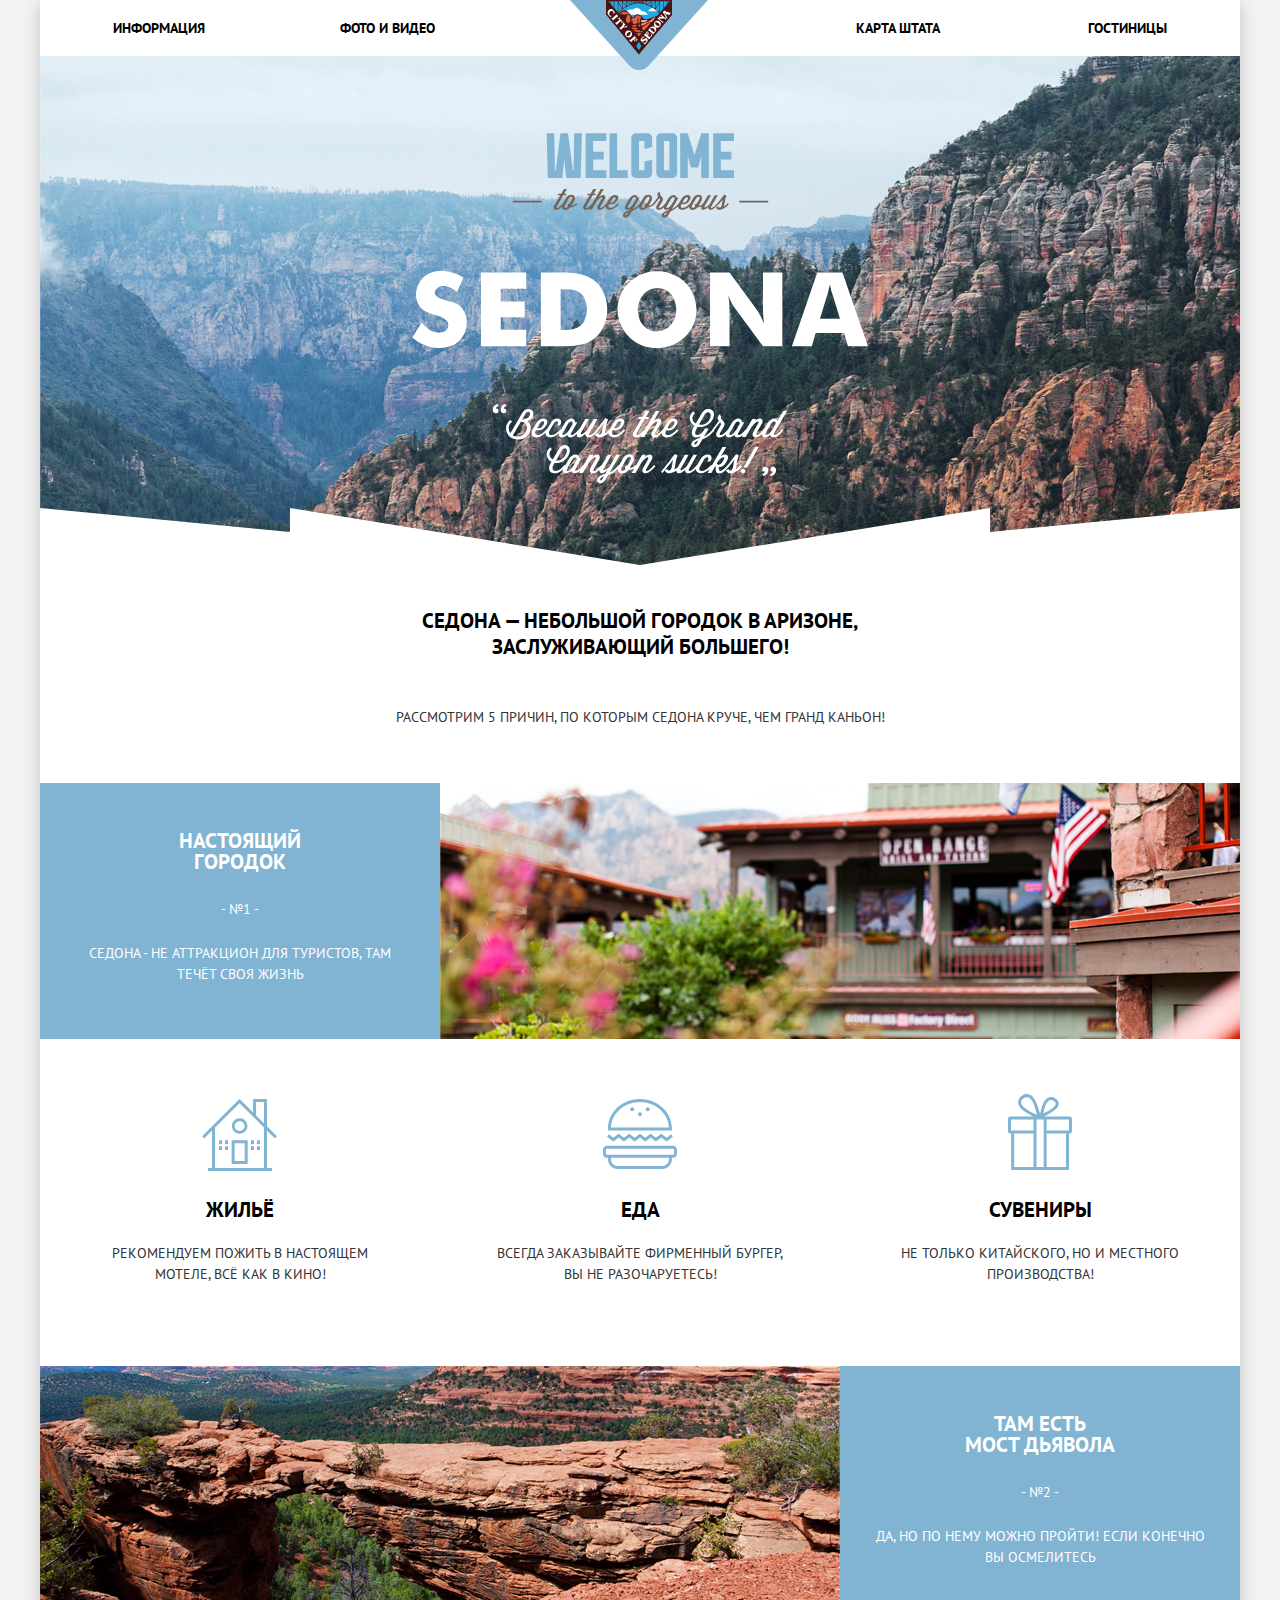
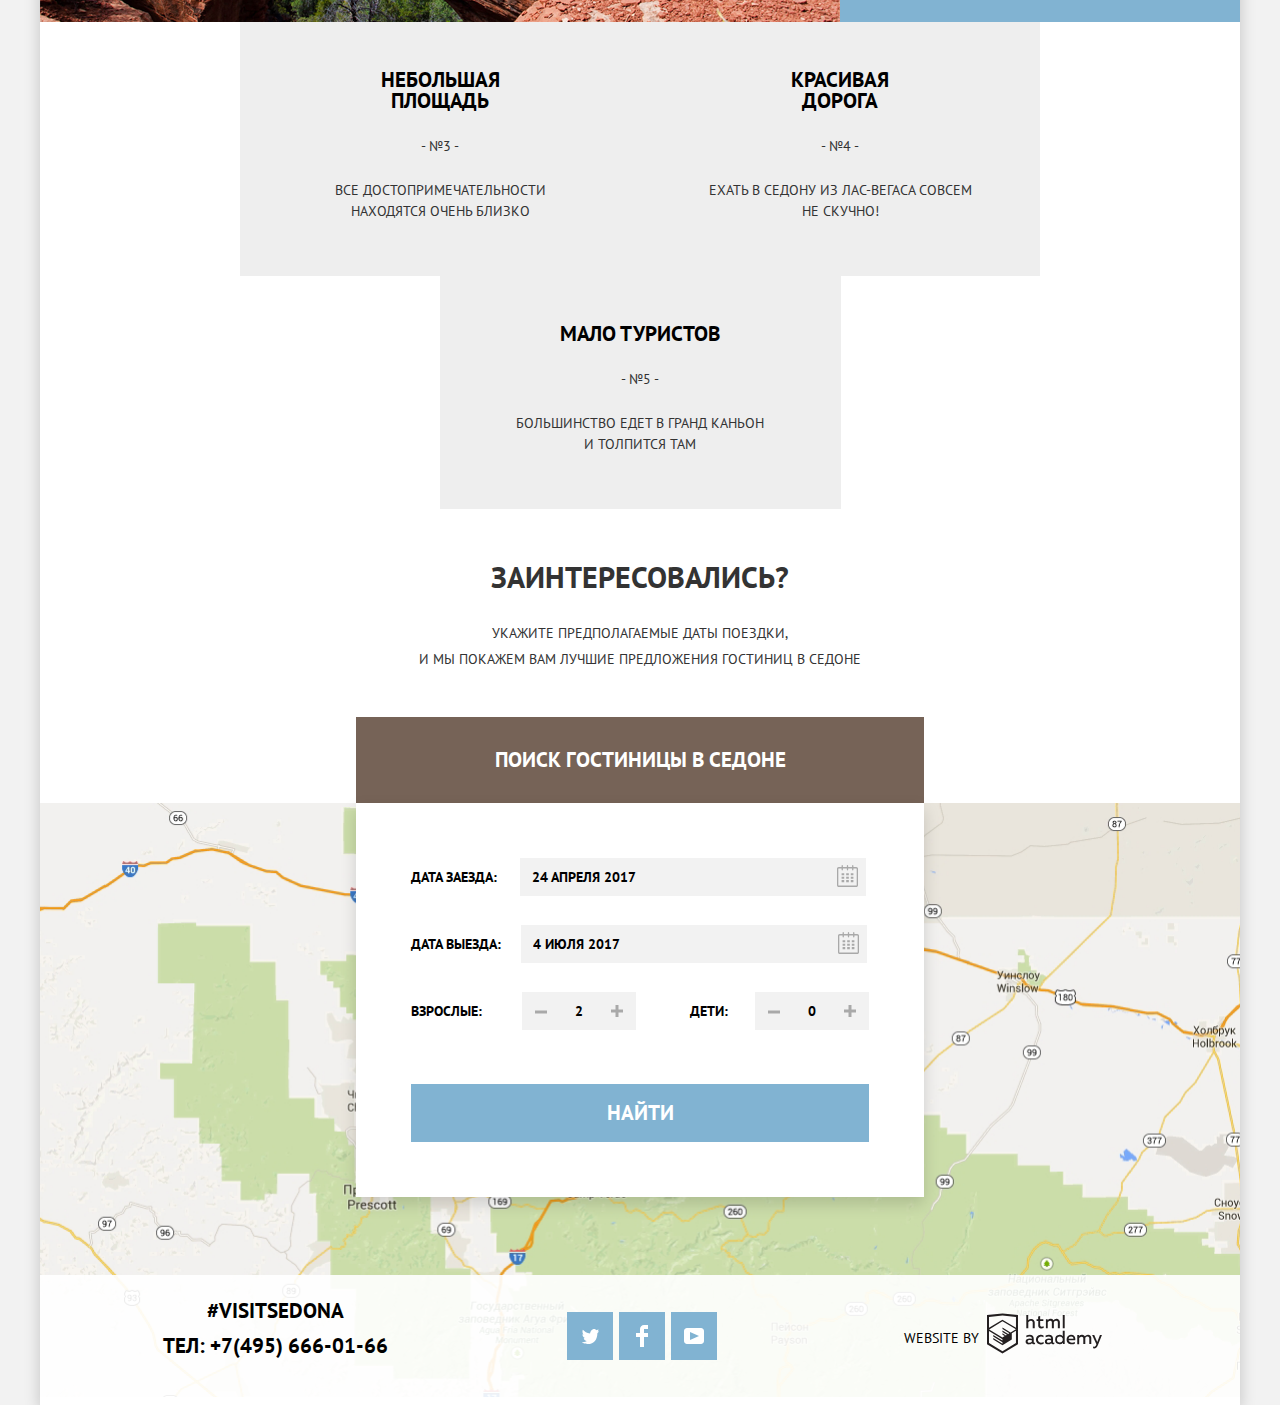
==== commit 9ad8012c: "04.07" ====
--- a/index.html
+++ b/index.html
@@ -1,212 +1,192 @@
 <!DOCTYPE html>
 <html lang="ru">
+
 <head>
-	<meta charset="UTF-8">
-	<title>Седона</title>
+  <meta charset="UTF-8">
+  <title>Седона</title>
   <link href="https://fonts.googleapis.com/css2?family=PT+Sans:wght@400;700&display=swap" rel="stylesheet">
   <link href="css/normalize-min.css" rel="stylesheet">
   <link href="css/style-min.css" rel="stylesheet">
 </head>
 
 <body class="page-body">
-
-<div class="content-container">
-
-<header class="main-header">
-
-  <nav class="main-navigation">
-    <div class="main-navigation-wrapper">
-  	 <ul  class="site-navigation">
-  		  <li><a href="#">Информация</a></li>
-  		  <li><a href="#">Фото и видео</a></li>
-  		  <li><a href="#">Карта штата</a></li>
-  		  <li><a href="hotels.html">Гостиницы</a></li>
-  	 </ul>
-    </div>
- 	</nav>
-
-  <div class="main-header-logo-container">
-      <img src="img/logo-sedona.svg" width="138" height="70" alt="Логотип Седона">
+  <div class="content-container">
+    <header class="main-header">
+      <nav class="main-navigation">
+        <ul class="main-navigation-list">
+          <li><a href="#">Информация</a></li>
+          <li><a href="#">Фото и видео</a></li>
+          <li><a href="#">Карта штата</a></li>
+          <li><a href="hotels.html">Гостиницы</a></li>
+        </ul>
+      </nav>
+      <div class="main-header-logo-container">
+        <img src="img/logo-sedona.svg" width="138" height="70" alt="Логотип Седона">
+      </div>
+    </header>
+    <main class="main-container">
+      <h1 class="visually-hidden">Sedona</h1>
+      <section class="intro">
+        <h2 class="visually-hidden">Добро пожаловать!</h2>
+        <div class="intro-welcome">
+          <img class="intro-welcome-image" src="img/intro-welcome.svg" width="457" height="351" alt="Welcome to the georgious Sedona">
+          <img class="intro-welcome-mask" src="img/shape.svg" width="1200" height="57" alt="Декоративный элемент">
+        </div>
+      </section>
+      <section class="features">
+        <div class="features-list-container">
+          <h2 class="visually-hidden">Преимущества</h2>
+          <h3 class="features-list-name">Седона — небольшой городок в Аризоне, заслуживающий большего!</h3>
+          <div class="preview">
+            <span>
+              Рассмотрим 5 причин, по которым Седона круче, чем Гранд Каньон!
+            </span>
+          </div>
+        </div>
+        <ul class="features-list-pictured">
+          <li>
+            <h4>Настоящий городок</h4>
+            <p>- №1 -</p>
+            <p class="item-description">Седона - не аттракцион для туристов, там течёт своя жизнь</p>
+          </li>
+          <li class="feature-item-image">
+            <img src="img/sedona-town.jpg" width="800" height="256" alt="Город Седона">
+          </li>
+        </ul>
+        <ul class="features-list-additional">
+          <li>
+            <h4>Жильё</h4>
+            <p class="item-description">Рекомендуем пожить в настоящем мотеле, всё как в кино!</p>
+          </li>
+          <li>
+            <h4>Еда</h4>
+            <p class="item-description">Всегда заказывайте фирменный бургер, вы не разочаруетесь!</p>
+          </li>
+          <li>
+            <h4>Сувениры</h4>
+            <p class="item-description">Не только китайского, но и местного производства!</p>
+          </li>
+        </ul>
+        <ul class="features-list-pictured features-list-pictured-order">
+          <li>
+            <h4>Там есть<br>мост дьявола</h4>
+            <p>- №2 -</p>
+            <p class="item-description">Да, но по нему можно пройти! Если конечно вы осмелитесь</p>
+          </li>
+          <li class="feature-item-image">
+            <img src="img/devil-bridge.jpg" width="800" height="256" alt="Мост дьявола">
+          </li>
+        </ul>
+        <ul class="features-list">
+          <li>
+            <h4>Небольшая площадь</h4>
+            <p>- №3 -</p>
+            <p class="item-description">Все достопримечательности находятся очень близко</p>
+          </li>
+          <li>
+            <h4>Красивая дорога</h4>
+            <p>- №4 -</p>
+            <p class="item-description">Ехать в Седону из Лас-Вегаса совсем не скучно!</p>
+          </li>
+          <li>
+            <h4>Мало туристов</h4>
+            <p>- №5 -</p>
+            <p class="item-description wide">Большинство едет в Гранд Каньон<br>и толпится там</p>
+          </li>
+        </ul>
+      </section>
+      <section class="booking">
+        <h2 class="visually-hidden">Бронирование</h2>
+        <h3>Заинтересовались?</h3>
+        <p>Укажите предполагаемые даты поездки,<br>и мы покажем вам лучшие предложения гостиниц в Седоне</p>
+        <button class="search-form-button" type="button"><span>Поиск гостиницы в Седоне</span></button>
+        <section class="modal modal-show">
+          <h2 class="visually-hidden">Поиск гостиницы в Седоне</h2>
+          <form class="search-form" action="https://echo.htmlacademy.ru" method="post">
+            <div class="search-form-item search-form-item-date">
+              <label class="check-in-date-label" for="check-in-date">Дата заезда:</label>
+              <input class="check-in-date" id="check-in-date" onfocus="(this.type='date')" onblur="(this.type='text')" name="check-in" placeholder="24 апреля 2017">
+              <button class="button-calendar" type="button">
+                <svg width="21" height="23" viewBox="0 0 21 23" fill="none" xmlns="http://www.w3.org/2000/svg">
+                  <path fill-rule="evenodd" clip-rule="evenodd" d="M16.406 3.02498H19.251C20.217 3.02498 21 3.84698 21 4.86198V21.164C21 22.179 20.217 23 19.251 23H1.75C0.784 23 0 22.179 0 21.164V4.86198C0 3.84698 0.784 3.02498 1.75 3.02498H4.593V1.64798C4.593 1.26698 4.887 0.958984 5.25 0.958984C5.612 0.958984 5.906 1.26698 5.906 1.64798V3.02498H9.844V1.64798C9.844 1.26698 10.138 0.958984 10.501 0.958984C10.862 0.958984 11.156 1.26698 11.156 1.64798V3.02498H15.094V1.64798C15.094 1.26698 15.387 0.958984 15.75 0.958984C16.112 0.958984 16.406 1.26698 16.406 1.64798V3.02498ZM19.5646 21.484C19.6466 21.3979 19.691 21.2828 19.688 21.164H19.689V4.86198C19.689 4.60898 19.493 4.40298 19.252 4.40298H16.407V5.78098C16.407 6.16198 16.113 6.46998 15.751 6.46998C15.388 6.46998 15.095 6.16198 15.095 5.78098V4.40298H11.157V5.78098C11.157 6.16198 10.863 6.46998 10.502 6.46998C10.139 6.46998 9.845 6.16198 9.845 5.78098V4.40298H5.907V5.78098C5.907 6.16198 5.613 6.46998 5.251 6.46998C4.888 6.46998 4.594 6.16198 4.594 5.78098V4.40298H1.75C1.50263 4.40953 1.30696 4.61458 1.312 4.86198V21.164C1.30696 21.4114 1.50263 21.6164 1.75 21.623H19.251C19.3698 21.6201 19.4826 21.5701 19.5646 21.484Z" fill="#A9A9A9" />
+                  <path fill-rule="evenodd" clip-rule="evenodd" d="M4.59399 9.2251H7.21899V11.2911H4.59399V9.2251ZM4.59399 12.6681H7.21899V14.7351H4.59399V12.6681ZM7.21899 16.1121H4.59399V18.1781H7.21899V16.1121ZM9.18799 16.1121H11.813V18.1781H9.18799V16.1121ZM11.813 12.6681H9.18799V14.7351H11.813V12.6681ZM9.18799 9.2251H11.813V11.2911H9.18799V9.2251ZM16.406 16.1121H13.781V18.1781H16.406V16.1121ZM13.781 12.6681H16.406V14.7351H13.781V12.6681ZM16.406 9.2251H13.781V11.2911H16.406V9.2251Z" fill="#A9A9A9" /></svg>
+              </button>
+            </div>
+            <div class="search-form-item search-form-item-date">
+              <label class="check-out-date-label" for="check-out-date">Дата выезда:</label>
+              <input class="check-out-date" id="check-out-date" onfocus="(this.type='date')" onblur="(this.type='text')" name="check-out" placeholder="4 июля 2017">
+              <button class="button-calendar" type="button">
+                <svg width="21" height="23" viewBox="0 0 21 23" fill="none" xmlns="http://www.w3.org/2000/svg">
+                  <path fill-rule="evenodd" clip-rule="evenodd" d="M16.406 3.02498H19.251C20.217 3.02498 21 3.84698 21 4.86198V21.164C21 22.179 20.217 23 19.251 23H1.75C0.784 23 0 22.179 0 21.164V4.86198C0 3.84698 0.784 3.02498 1.75 3.02498H4.593V1.64798C4.593 1.26698 4.887 0.958984 5.25 0.958984C5.612 0.958984 5.906 1.26698 5.906 1.64798V3.02498H9.844V1.64798C9.844 1.26698 10.138 0.958984 10.501 0.958984C10.862 0.958984 11.156 1.26698 11.156 1.64798V3.02498H15.094V1.64798C15.094 1.26698 15.387 0.958984 15.75 0.958984C16.112 0.958984 16.406 1.26698 16.406 1.64798V3.02498ZM19.5646 21.484C19.6466 21.3979 19.691 21.2828 19.688 21.164H19.689V4.86198C19.689 4.60898 19.493 4.40298 19.252 4.40298H16.407V5.78098C16.407 6.16198 16.113 6.46998 15.751 6.46998C15.388 6.46998 15.095 6.16198 15.095 5.78098V4.40298H11.157V5.78098C11.157 6.16198 10.863 6.46998 10.502 6.46998C10.139 6.46998 9.845 6.16198 9.845 5.78098V4.40298H5.907V5.78098C5.907 6.16198 5.613 6.46998 5.251 6.46998C4.888 6.46998 4.594 6.16198 4.594 5.78098V4.40298H1.75C1.50263 4.40953 1.30696 4.61458 1.312 4.86198V21.164C1.30696 21.4114 1.50263 21.6164 1.75 21.623H19.251C19.3698 21.6201 19.4826 21.5701 19.5646 21.484Z" fill="#A9A9A9" />
+                  <path fill-rule="evenodd" clip-rule="evenodd" d="M4.59399 9.2251H7.21899V11.2911H4.59399V9.2251ZM4.59399 12.6681H7.21899V14.7351H4.59399V12.6681ZM7.21899 16.1121H4.59399V18.1781H7.21899V16.1121ZM9.18799 16.1121H11.813V18.1781H9.18799V16.1121ZM11.813 12.6681H9.18799V14.7351H11.813V12.6681ZM9.18799 9.2251H11.813V11.2911H9.18799V9.2251ZM16.406 16.1121H13.781V18.1781H16.406V16.1121ZM13.781 12.6681H16.406V14.7351H13.781V12.6681ZM16.406 9.2251H13.781V11.2911H16.406V9.2251Z" fill="#A9A9A9" /></svg>
+              </button>
+            </div>
+            <div class="search-form-item search-form-item-guests">
+              <label class="number-of-adults-label" for="number-of-adults">Взрослые:</label>
+              <button class="button-number-minus" type="button"></button>
+              <input class="number-of-adults" id="number-of-adults" type="number" name="adults" placeholder="2" autocomplete="off" onfocus="(this.placeholder='')" onblur="(this.placeholder='2')" onkeypress="this.value=this.value.substring(0,3);">
+              <button class="button-number-plus" type="button"></button>
+            </div>
+            <div class="search-form-item search-form-item-guests children-group">
+              <label class="number-of-children-label" for="number-of-children">Дети:</label>
+              <button class="button-number-minus" type="button"></button>
+              <input class="number-of-children" id="number-of-children" type="number" name="children" placeholder="0" autocomplete="off" onfocus="(this.placeholder='')" onblur="(this.placeholder='0')" onkeypress="this.value=this.value.substring(0,3);">
+              <button class="button-number-plus" type="button"></button>
+            </div>
+            <button class="search-form-item search-form-button-submit" type="submit"><span>Найти</span></button>
+          </form>
+        </section>
+      </section>
+      <section class="map">
+        <h2 class="visually-hidden">Где мы находимся</h2>
+        <iframe src="https://www.google.com/maps/embed?pb=!1m18!1m12!1m3!1d498195.4504132769!2d-111.74907696557278!3d34.88394201784229!2m3!1f0!2f0!3f0!3m2!1i1024!2i768!4f13.1!3m3!1m2!1s0x872da132f942b00d%3A0x5548c523fa6c8efd!2z0KHQtdC00L7QvdCwLCDQkNGA0LjQt9C-0L3QsCA4NjMzNiwg0KHQqNCQ!5e0!3m2!1sru!2sru!4v1591875318544!5m2!1sru!2sru" width="1200" height="594" allowfullscreen></iframe>
+      </section>
+    </main>
+    <footer class="page-footer footer-index">
+      <section class="footer-contacts">
+        <h2 class="visually-hidden">Контактная информация</h2>
+        <p>#Visitsedona</p>
+        <p><a href="tel:+74956660166">Тел: +7(495) 666-01-66</a></p>
+      </section>
+      <section class="footer-social">
+        <h2 class="visually-hidden">Мы в соцсетях</h2>
+        <ul class="social-button-list">
+          <li class="social-button">
+            <a class="social-button-twitter" href="#">
+              <span class="visually-hidden">Твиттер</span>
+              <svg width="17" height="17" viewBox="0 0 17 17" fill="none" xmlns="http://www.w3.org/2000/svg">
+                <path d="M10.95 1.14409C12.635 0.648089 13.934 1.41409 14.527 2.32309C15.2 2.09209 15.858 1.84209 16.538 1.61509C16.5249 2.30145 16.2117 2.94761 15.681 3.38309C16.366 3.55309 16.985 2.89209 16.985 2.89209C16.816 3.89209 15.979 4.68009 15.422 4.91609C15.191 11.6661 12.247 16.1331 5.34498 15.9981H4.89898C4.48898 15.9981 0.734977 15.5381 0.000976562 14.1111C2.27198 14.3071 3.89398 13.6891 4.69398 12.9341C3.73398 12.6341 2.01498 12.4571 1.71498 9.98409C2.06398 10.0901 2.27898 10.2121 2.90498 10.1031C1.70498 9.24709 0.373977 8.53009 0.447977 6.33009C0.732977 6.65809 1.51498 6.86609 1.78798 6.80209C1.08498 6.56109 -0.182023 3.44209 0.893977 1.85009C2.71198 3.70409 4.62898 5.45609 8.04598 5.62309C8.25398 3.33009 9.18298 1.79309 10.95 1.14409Z" fill="white" /></svg>
+            </a>
+          </li>
+          <li class="social-button">
+            <a class="social-button-facebook" href="#">
+              <span class="visually-hidden">Фэйсбук</span>
+              <svg width="12" height="22" viewBox="0 0 12 22" fill="none" xmlns="http://www.w3.org/2000/svg">
+                <path d="M12 4V0H8C5.79086 0 4 1.79086 4 4V8H0V12H4V22H8V12H12V8H8V4H12Z" fill="white" /></svg>
+            </a>
+          </li>
+          <li class="social-button">
+            <a class="social-button-youtube" href="#">
+              <span class="visually-hidden">Ютуб</span>
+              <svg width="20" height="16" viewBox="0 0 20 16" fill="none" xmlns="http://www.w3.org/2000/svg">
+                <path fill-rule="evenodd" clip-rule="evenodd" d="M3 0H17C18.65 0 20 1.35 20 3V13C20 14.65 18.65 16 17 16H3C1.35 16 0 14.65 0 13V3C0 1.35 1.35 0 3 0ZM6.027 4.002V11.998L15.014 8L6.027 4.002Z" fill="white" /></svg>
+            </a>
+          </li>
+        </ul>
+      </section>
+      <div class="footer-copyright">
+        <p>Website by</p>
+        <a href="https://htmlacademy.ru/intensive/htmlcss">
+          <svg width="115" height="41" id="Layer_1" data-name="Layer 1" xmlns="http://www.w3.org/2000/svg" viewBox="0 0 113.98 39.78">
+            <defs></defs>
+            <title>logo-htmlacademy</title>
+            <path id="logo-htmlacademy" class="cls-1" d="M15.52,1.06h-.17L0,2.72V31.49l15.35,9.35L30.7,31.49V2.72ZM77,2.62H75.09V15.73H77Zm-36.16,0V7.77a4,4,0,0,1,2.85-1.23,3.4,3.4,0,0,1,2.62,1,3.55,3.55,0,0,1,1,2.67v5.55h-2V10.47A2,2,0,0,0,45,9a1.88,1.88,0,0,0-1.29-.72h-.32a3.09,3.09,0,0,0-2.45,1.5v5.95h-2V2.63ZM77,31.48H75.28V30.06a4.07,4.07,0,0,1-3.37,1.66,4.75,4.75,0,0,1,0-9.47,4,4,0,0,1,3.17,1.4V18.32H77ZM47.07,30.06a2,2,0,0,0,.58-.11v1.44a3.33,3.33,0,0,1-1.25.22,1.75,1.75,0,0,1-1.76-1.08,5,5,0,0,1-3.31,1.17A2.77,2.77,0,0,1,38.26,29c0-2.3,2.11-3,3.91-3a11,11,0,0,1,2.29.27v-.33c0-1.07-.8-1.91-2.31-1.91a7.9,7.9,0,0,0-3.17.69V22.83a10.48,10.48,0,0,1,3.37-.59c2.49,0,4,1.21,4,3.94v3.23a.56.56,0,0,0,.13.43.58.58,0,0,0,.39.21h.18Zm-6.8-1.22a1.47,1.47,0,0,0,.5,1,1.38,1.38,0,0,0,1,.35h.12a3.55,3.55,0,0,0,2.54-1.08V27.58a10.27,10.27,0,0,0-1.91-.23c-1.05,0-2.28.36-2.28,1.49ZM56,22.94a5.05,5.05,0,0,0-2.71-.69h-.37a4.53,4.53,0,0,0-3.18,1.47,4.7,4.7,0,0,0-1.23,3.34v.44a4.49,4.49,0,0,0,4.72,4.23,6.38,6.38,0,0,0,2.91-.61V29.27A5.15,5.15,0,0,1,53.6,30a2.88,2.88,0,0,1-2.66-1.42,3,3,0,0,1,0-3.07A2.87,2.87,0,0,1,53.6,24a4.27,4.27,0,0,1,2.42.75Zm10.13,7.12a1.92,1.92,0,0,0,.58-.11v1.44a3.31,3.31,0,0,1-1.24.22,1.76,1.76,0,0,1-1.77-1.08,5,5,0,0,1-3.31,1.17A2.78,2.78,0,0,1,57.34,29c0-2.3,2.11-3,3.92-3a11.1,11.1,0,0,1,2.29.27v-.33c0-1.07-.81-1.91-2.32-1.91a7.85,7.85,0,0,0-3.16.69V22.83a10.43,10.43,0,0,1,3.37-.59c2.49,0,4,1.21,4,3.94v3.23a.59.59,0,0,0,.12.43.61.61,0,0,0,.39.21h.18Zm-6.3-.21a1.46,1.46,0,0,1-.49-1h0c0-1.13,1.16-1.49,2.28-1.49a10.27,10.27,0,0,1,1.91.23v1.53A3.57,3.57,0,0,1,61,30.19h-.11A1.47,1.47,0,0,1,59.85,29.85Zm9.48-2.92a3,3,0,0,1,2.91-3l0,.06a3.09,3.09,0,0,1,2.81,1.86V28a3,3,0,0,1-2.83,1.88A2.94,2.94,0,0,1,69.33,26.93Zm14-4.68c3.49,0,4.7,2.89,4.13,5.49H80.92c.22,1.62,1.76,2.28,3.37,2.28a6.4,6.4,0,0,0,2.78-.64v1.73a7.48,7.48,0,0,1-3.16.61c-2.67,0-5-1.53-5-4.77A4.59,4.59,0,0,1,80,23.68a4.36,4.36,0,0,1,3.08-1.46h.23Zm-2.48,3.93a2.42,2.42,0,0,1,2.57-2.27h0a2.06,2.06,0,0,1,1.67.62,2.21,2.21,0,0,1,.62,1.71H80.87Zm8.62,5.28v-9h1.74v1.08a4,4,0,0,1,2.93-1.38A3,3,0,0,1,97,23.72,4.29,4.29,0,0,1,100,22.28a3.19,3.19,0,0,1,2.49,1,3.34,3.34,0,0,1,.88,2.58v5.61h-2V25.93a1.71,1.71,0,0,0-.37-1.27A1.67,1.67,0,0,0,99.89,24h-.27a2.93,2.93,0,0,0-2.19,1.21v6.23h-2V25.93a1.75,1.75,0,0,0-.38-1.27,1.68,1.68,0,0,0-1.15-.61h-.21a3.12,3.12,0,0,0-2.33,1.39v6.08H89.53Zm24.49-9h-2l-2.65,6.8-3-6.78H104.2l4.22,9.06-.18.45c-.52,1.36-1.24,2-2.19,2a3,3,0,0,1-.89-.13v1.7a5.67,5.67,0,0,0,1.16.15c1.33,0,2.58-.75,3.53-3.09ZM52.69,6.79V3.55l-2,.46V6.73H49.14V8.49h1.65V13a2.74,2.74,0,0,0,.82,2.21,2.65,2.65,0,0,0,2.2.75,7.11,7.11,0,0,0,2.33-.38V13.84a4.57,4.57,0,0,1-1.78.36c-1.14,0-1.67-.39-1.67-1.58V8.51h3.16V6.79Zm5.7,9v-9h1.75V7.83a4,4,0,0,1,2.92-1.38A3,3,0,0,1,65.8,7.89a4.35,4.35,0,0,1,3.07-1.44,3.2,3.2,0,0,1,2.49,1,3.38,3.38,0,0,1,.85,2.62v5.62h-2V10.19a1.75,1.75,0,0,0-.36-1.27A1.65,1.65,0,0,0,68.7,8.3h-.24a2.9,2.9,0,0,0-2.18,1.21v6.23h-2V10.19a1.75,1.75,0,0,0-.36-1.27,1.65,1.65,0,0,0-1.13-.62h-.25A3.13,3.13,0,0,0,60.2,9.69v6.07H58.39ZM28.7,30.3h0v0Zm0-12v12L15.35,38.43,2,30.32V18.51l13.29,8.1V28l-9.11-5.5v1.41l9.16,5.62v1.5L6.19,25.5V27l9.16,5.62,9.23-5.65V20.81Zm0-1.54L25,18.94,23.35,20l-8-4.93V16.5l6.85,4.23-.15.09L21,21.41,15.29,18V19.4l4.47,2.72-1.05.72-3.38-2.05V22.2l2.22,1.34L15.3,24.9l-13.19-8,13.2-8.13ZM15.29,7.27l13.42,8.08V4.56L15.36,3.13,2,4.56V15.35Z" transform="translate(0 -1.06)"></path>
+          </svg>
+        </a>
+      </div>
+    </footer>
   </div>
-
-</header>
-
-<main class="main-container">
-
-	<h1 class="visually-hidden">Sedona</h1>
-
-	<section class="intro">
-    <h2 class="visually-hidden">Добро пожаловать!</h2>
-    <div class="intro-welcome">
-      <img class="intro-welcome-image" src="img/intro-welcome.svg" width="457" height="351" alt="Welcome to the georgious Sedona">
-      <img class="intro-welcome-mask" src="img/shape.svg" width="1200" height="57" alt="Декоративный элемент">
-    </div> 
-  </section>
-
-  <section class="features">
-    <div class="features-list-container">
-   	  <h2 class="visually-hidden">Преимущества</h2>
-      <h3 class="features-list-name">Седона — небольшой городок в Аризоне, заслуживающий большего!</h3>
-      <div class="preview">
-   	    <span>
-          Рассмотрим 5 причин, по которым Седона круче, чем Гранд Каньон!
-   	    </span>
-      </div>
-    </div>
-   	<ul class="features-list-pictured">
-      <li>
-        <h4>Настоящий городок</h4>
-        <p>- №1 -</p>
-        <p class="item-description">Седона - не аттракцион для туристов, там течёт своя жизнь</p>
-      </li>
-      <li class="feature-item-image">
-        <img src="img/sedona-town.jpg" width="800" height="256" alt="Город Седона">
-      </li>
-    </ul>
-    <ul class="features-list-additional">  
-      <li>
-        <h4>Жильё</h4>
-        <p class="item-description">Рекомендуем пожить в настоящем мотеле, всё как в кино!</p>
-      </li>
-      <li>
-        <h4>Еда</h4>
-        <p class="item-description">Всегда заказывайте фирменный бургер, вы не разочаруетесь!</p>
-      </li>
-      <li>
-        <h4>Сувениры</h4>
-        <p class="item-description">Не только китайского, но и местного производства!</p>
-      </li>
-    </ul> 
-    <ul class="features-list-pictured features-list-pictured-order">  
-      <li>
-        <h4>Там есть<br>мост дьявола</h4>
-        <p>- №2 -</p>
-        <p class="item-description">Да, но по нему можно пройти! Если конечно вы осмелитесь</p>
-      </li>    
-      <li class="feature-item-image">
-        <img src="img/devil-bridge.jpg" width="800" height="256" alt="Мост дьявола">
-      </li>
-    </ul>
-    <ul class="features-list">   
-      <li>
-        <h4>Небольшая площадь</h4>
-        <p>- №3 -</p>
-        <p class="item-description">Все достопримечательности находятся очень близко</p>
-      </li>    
-      <li>
-        <h4>Красивая дорога</h4>
-        <p>- №4 -</p>
-        <p class="item-description">Ехать в Седону из Лас-Вегаса совсем не скучно!</p>
-      </li>
-      <li>
-        <h4>Мало туристов</h4>
-        <p>- №5 -</p>
-        <p class="item-description wide">Большинство едет в Гранд Каньон<br>и толпится там</p>
-      </li>   
-    </ul>
-  </section>
-
-  <section class="booking">
-   	<h2 class="visually-hidden">Бронирование</h2>
-   	<h3>Заинтересовались?</h3>
-   	<p>Укажите предполагаемые даты поездки,<br>и мы покажем вам лучшие предложения гостиниц в Седоне</p>
-    <button class="search-form-button" type="button"><span>Поиск гостиницы в Седоне</span></button>
-    <section class="modal modal-show">
-      <h2 class="visually-hidden">Поиск гостиницы в Седоне</h2>
-      <form class="search-form" action="https://echo.htmlacademy.ru" method="post">
-        <div class="search-form-item search-form-item-date">
-          <label class="check-in-date-label" for="check-in-date">Дата заезда:</label>
-          <input class="check-in-date" id="check-in-date" onfocus="(this.type='date')" onblur="(this.type='text')" name="check-in" placeholder="24 апреля 2017">
-          <button class="button-calendar" type="button">
-            <svg width="21" height="23" viewBox="0 0 21 23" fill="none" xmlns="http://www.w3.org/2000/svg"><path fill-rule="evenodd" clip-rule="evenodd" d="M16.406 3.02498H19.251C20.217 3.02498 21 3.84698 21 4.86198V21.164C21 22.179 20.217 23 19.251 23H1.75C0.784 23 0 22.179 0 21.164V4.86198C0 3.84698 0.784 3.02498 1.75 3.02498H4.593V1.64798C4.593 1.26698 4.887 0.958984 5.25 0.958984C5.612 0.958984 5.906 1.26698 5.906 1.64798V3.02498H9.844V1.64798C9.844 1.26698 10.138 0.958984 10.501 0.958984C10.862 0.958984 11.156 1.26698 11.156 1.64798V3.02498H15.094V1.64798C15.094 1.26698 15.387 0.958984 15.75 0.958984C16.112 0.958984 16.406 1.26698 16.406 1.64798V3.02498ZM19.5646 21.484C19.6466 21.3979 19.691 21.2828 19.688 21.164H19.689V4.86198C19.689 4.60898 19.493 4.40298 19.252 4.40298H16.407V5.78098C16.407 6.16198 16.113 6.46998 15.751 6.46998C15.388 6.46998 15.095 6.16198 15.095 5.78098V4.40298H11.157V5.78098C11.157 6.16198 10.863 6.46998 10.502 6.46998C10.139 6.46998 9.845 6.16198 9.845 5.78098V4.40298H5.907V5.78098C5.907 6.16198 5.613 6.46998 5.251 6.46998C4.888 6.46998 4.594 6.16198 4.594 5.78098V4.40298H1.75C1.50263 4.40953 1.30696 4.61458 1.312 4.86198V21.164C1.30696 21.4114 1.50263 21.6164 1.75 21.623H19.251C19.3698 21.6201 19.4826 21.5701 19.5646 21.484Z" fill="#A9A9A9"/><path fill-rule="evenodd" clip-rule="evenodd" d="M4.59399 9.2251H7.21899V11.2911H4.59399V9.2251ZM4.59399 12.6681H7.21899V14.7351H4.59399V12.6681ZM7.21899 16.1121H4.59399V18.1781H7.21899V16.1121ZM9.18799 16.1121H11.813V18.1781H9.18799V16.1121ZM11.813 12.6681H9.18799V14.7351H11.813V12.6681ZM9.18799 9.2251H11.813V11.2911H9.18799V9.2251ZM16.406 16.1121H13.781V18.1781H16.406V16.1121ZM13.781 12.6681H16.406V14.7351H13.781V12.6681ZM16.406 9.2251H13.781V11.2911H16.406V9.2251Z" fill="#A9A9A9"/></svg>
-          </button>
-        </div>
-        <div class="search-form-item search-form-item-date">
-          <label class="check-out-date-label" for="check-out-date">Дата выезда:</label>
-          <input class="check-out-date" id="check-out-date" onfocus="(this.type='date')" onblur="(this.type='text')" name="check-out" placeholder="4 июля 2017">
-          <button class="button-calendar" type="button">
-            <svg width="21" height="23" viewBox="0 0 21 23" fill="none" xmlns="http://www.w3.org/2000/svg"><path fill-rule="evenodd" clip-rule="evenodd" d="M16.406 3.02498H19.251C20.217 3.02498 21 3.84698 21 4.86198V21.164C21 22.179 20.217 23 19.251 23H1.75C0.784 23 0 22.179 0 21.164V4.86198C0 3.84698 0.784 3.02498 1.75 3.02498H4.593V1.64798C4.593 1.26698 4.887 0.958984 5.25 0.958984C5.612 0.958984 5.906 1.26698 5.906 1.64798V3.02498H9.844V1.64798C9.844 1.26698 10.138 0.958984 10.501 0.958984C10.862 0.958984 11.156 1.26698 11.156 1.64798V3.02498H15.094V1.64798C15.094 1.26698 15.387 0.958984 15.75 0.958984C16.112 0.958984 16.406 1.26698 16.406 1.64798V3.02498ZM19.5646 21.484C19.6466 21.3979 19.691 21.2828 19.688 21.164H19.689V4.86198C19.689 4.60898 19.493 4.40298 19.252 4.40298H16.407V5.78098C16.407 6.16198 16.113 6.46998 15.751 6.46998C15.388 6.46998 15.095 6.16198 15.095 5.78098V4.40298H11.157V5.78098C11.157 6.16198 10.863 6.46998 10.502 6.46998C10.139 6.46998 9.845 6.16198 9.845 5.78098V4.40298H5.907V5.78098C5.907 6.16198 5.613 6.46998 5.251 6.46998C4.888 6.46998 4.594 6.16198 4.594 5.78098V4.40298H1.75C1.50263 4.40953 1.30696 4.61458 1.312 4.86198V21.164C1.30696 21.4114 1.50263 21.6164 1.75 21.623H19.251C19.3698 21.6201 19.4826 21.5701 19.5646 21.484Z" fill="#A9A9A9"/><path fill-rule="evenodd" clip-rule="evenodd" d="M4.59399 9.2251H7.21899V11.2911H4.59399V9.2251ZM4.59399 12.6681H7.21899V14.7351H4.59399V12.6681ZM7.21899 16.1121H4.59399V18.1781H7.21899V16.1121ZM9.18799 16.1121H11.813V18.1781H9.18799V16.1121ZM11.813 12.6681H9.18799V14.7351H11.813V12.6681ZM9.18799 9.2251H11.813V11.2911H9.18799V9.2251ZM16.406 16.1121H13.781V18.1781H16.406V16.1121ZM13.781 12.6681H16.406V14.7351H13.781V12.6681ZM16.406 9.2251H13.781V11.2911H16.406V9.2251Z" fill="#A9A9A9"/></svg>
-          </button>
-        </div>
-        <div class="search-form-item search-form-item-guests">
-          <label class="number-of-adults-label" for="number-of-adults">Взрослые:</label>
-          <button class="button-number-minus" type="button">
-            <svg width="12" height="3" viewBox="0 0 12 3" fill="none" xmlns="http://www.w3.org/2000/svg"><rect width="12" height="3" fill="#A9A9A9"/></svg>
-          </button>
-          <input class="number-of-adults" id="number-of-adults" type="number" name="adults" placeholder="2" autocomplete="off" onfocus="(this.placeholder='')" onblur="(this.placeholder='2')">
-          <button class="button-number-plus" type="button">
-            <svg width="11" height="11" viewBox="0 0 11 11" fill="none" xmlns="http://www.w3.org/2000/svg"><path fill-rule="evenodd" clip-rule="evenodd" d="M4.23086 6.76932V11H6.76932V6.76932H11V4.23086H6.76932V0H4.23085V4.23086H0V6.76932H4.23086Z" fill="#A9A9A9"/></svg>
-          </button>
-        </div>
-        <div class="search-form-item search-form-item-guests children-group">
-          <label class="number-of-children-label" for="number-of-children">Дети:</label>
-          <button class="button-number-minus" type="button">
-            <svg width="12" height="3" viewBox="0 0 12 3" fill="none" xmlns="http://www.w3.org/2000/svg"><rect width="12" height="3" fill="#A9A9A9"/></svg>
-          </button>
-          <input class="number-of-children" id="number-of-children" type="number" name="children" placeholder="0" autocomplete="off" onfocus="(this.placeholder='')" onblur="(this.placeholder='0')">
-          <button class="button-number-plus" type="button">
-            <svg width="11" height="11" viewBox="0 0 11 11" fill="none" xmlns="http://www.w3.org/2000/svg"><path fill-rule="evenodd" clip-rule="evenodd" d="M4.23086 6.76932V11H6.76932V6.76932H11V4.23086H6.76932V0H4.23085V4.23086H0V6.76932H4.23086Z" fill="#A9A9A9"/></svg>
-          </button>
-        </div>
-        <button class="search-form-item search-form-button-submit" type="submit"><span>Найти</span></button>
-      </form>
-    </section>
-
-  </section>
-
-  <section class="map">
-    <h2 class="visually-hidden">Где мы находимся</h2>
-    <iframe src="https://www.google.com/maps/embed?pb=!1m18!1m12!1m3!1d498195.4504132769!2d-111.74907696557278!3d34.88394201784229!2m3!1f0!2f0!3f0!3m2!1i1024!2i768!4f13.1!3m3!1m2!1s0x872da132f942b00d%3A0x5548c523fa6c8efd!2z0KHQtdC00L7QvdCwLCDQkNGA0LjQt9C-0L3QsCA4NjMzNiwg0KHQqNCQ!5e0!3m2!1sru!2sru!4v1591875318544!5m2!1sru!2sru" width="1200" height="594" allowfullscreen></iframe>
-  </section>
-
-</main>
-
-<footer class="page-footer footer-index">
-
-	<section class="footer-contacts">
-   	<h2 class="visually-hidden">Контактная информация</h2>
-    <p>#Visitsedona</p>
-		<p><a href="tel:+74956660166">Тел: +7(495) 666-01-66</a></p>
-	</section>
-
-	<section class="footer-social">
-		<h2 class="visually-hidden">Мы в соцсетях</h2>
-			<ul class="social-button-list">
-				<li class="social-button">
-          <a class="social-button-twitter" href="#">
-            <span class="visually-hidden">Твиттер</span>
-            <svg width="17" height="17" viewBox="0 0 17 17" fill="none" xmlns="http://www.w3.org/2000/svg"><path d="M10.95 1.14409C12.635 0.648089 13.934 1.41409 14.527 2.32309C15.2 2.09209 15.858 1.84209 16.538 1.61509C16.5249 2.30145 16.2117 2.94761 15.681 3.38309C16.366 3.55309 16.985 2.89209 16.985 2.89209C16.816 3.89209 15.979 4.68009 15.422 4.91609C15.191 11.6661 12.247 16.1331 5.34498 15.9981H4.89898C4.48898 15.9981 0.734977 15.5381 0.000976562 14.1111C2.27198 14.3071 3.89398 13.6891 4.69398 12.9341C3.73398 12.6341 2.01498 12.4571 1.71498 9.98409C2.06398 10.0901 2.27898 10.2121 2.90498 10.1031C1.70498 9.24709 0.373977 8.53009 0.447977 6.33009C0.732977 6.65809 1.51498 6.86609 1.78798 6.80209C1.08498 6.56109 -0.182023 3.44209 0.893977 1.85009C2.71198 3.70409 4.62898 5.45609 8.04598 5.62309C8.25398 3.33009 9.18298 1.79309 10.95 1.14409Z" fill="white"/></svg>
-          </a>
-        </li>
-				<li class="social-button">
-          <a class="social-button-facebook" href="#">
-            <span class="visually-hidden">Фэйсбук</span>
-            <svg width="12" height="22" viewBox="0 0 12 22" fill="none" xmlns="http://www.w3.org/2000/svg"><path d="M12 4V0H8C5.79086 0 4 1.79086 4 4V8H0V12H4V22H8V12H12V8H8V4H12Z" fill="white"/></svg>
-          </a>
-        </li>
-				<li class="social-button">
-          <a class="social-button-youtube" href="#">
-            <span class="visually-hidden">Ютуб</span>
-            <svg width="20" height="16" viewBox="0 0 20 16" fill="none" xmlns="http://www.w3.org/2000/svg"><path fill-rule="evenodd" clip-rule="evenodd" d="M3 0H17C18.65 0 20 1.35 20 3V13C20 14.65 18.65 16 17 16H3C1.35 16 0 14.65 0 13V3C0 1.35 1.35 0 3 0ZM6.027 4.002V11.998L15.014 8L6.027 4.002Z" fill="white"/></svg>
-          </a>
-        </li>
-    	</ul>
-	</section>
-
-	<div class="footer-copyright">
-		<p>Website by</p> 
-		<a href="https://htmlacademy.ru/intensive/htmlcss">
-      <svg width="115" height="41" id="Layer_1" data-name="Layer 1" xmlns="http://www.w3.org/2000/svg" viewBox="0 0 113.98 39.78"><defs></defs><title>logo-htmlacademy</title><path id="logo-htmlacademy" class="cls-1" d="M15.52,1.06h-.17L0,2.72V31.49l15.35,9.35L30.7,31.49V2.72ZM77,2.62H75.09V15.73H77Zm-36.16,0V7.77a4,4,0,0,1,2.85-1.23,3.4,3.4,0,0,1,2.62,1,3.55,3.55,0,0,1,1,2.67v5.55h-2V10.47A2,2,0,0,0,45,9a1.88,1.88,0,0,0-1.29-.72h-.32a3.09,3.09,0,0,0-2.45,1.5v5.95h-2V2.63ZM77,31.48H75.28V30.06a4.07,4.07,0,0,1-3.37,1.66,4.75,4.75,0,0,1,0-9.47,4,4,0,0,1,3.17,1.4V18.32H77ZM47.07,30.06a2,2,0,0,0,.58-.11v1.44a3.33,3.33,0,0,1-1.25.22,1.75,1.75,0,0,1-1.76-1.08,5,5,0,0,1-3.31,1.17A2.77,2.77,0,0,1,38.26,29c0-2.3,2.11-3,3.91-3a11,11,0,0,1,2.29.27v-.33c0-1.07-.8-1.91-2.31-1.91a7.9,7.9,0,0,0-3.17.69V22.83a10.48,10.48,0,0,1,3.37-.59c2.49,0,4,1.21,4,3.94v3.23a.56.56,0,0,0,.13.43.58.58,0,0,0,.39.21h.18Zm-6.8-1.22a1.47,1.47,0,0,0,.5,1,1.38,1.38,0,0,0,1,.35h.12a3.55,3.55,0,0,0,2.54-1.08V27.58a10.27,10.27,0,0,0-1.91-.23c-1.05,0-2.28.36-2.28,1.49ZM56,22.94a5.05,5.05,0,0,0-2.71-.69h-.37a4.53,4.53,0,0,0-3.18,1.47,4.7,4.7,0,0,0-1.23,3.34v.44a4.49,4.49,0,0,0,4.72,4.23,6.38,6.38,0,0,0,2.91-.61V29.27A5.15,5.15,0,0,1,53.6,30a2.88,2.88,0,0,1-2.66-1.42,3,3,0,0,1,0-3.07A2.87,2.87,0,0,1,53.6,24a4.27,4.27,0,0,1,2.42.75Zm10.13,7.12a1.92,1.92,0,0,0,.58-.11v1.44a3.31,3.31,0,0,1-1.24.22,1.76,1.76,0,0,1-1.77-1.08,5,5,0,0,1-3.31,1.17A2.78,2.78,0,0,1,57.34,29c0-2.3,2.11-3,3.92-3a11.1,11.1,0,0,1,2.29.27v-.33c0-1.07-.81-1.91-2.32-1.91a7.85,7.85,0,0,0-3.16.69V22.83a10.43,10.43,0,0,1,3.37-.59c2.49,0,4,1.21,4,3.94v3.23a.59.59,0,0,0,.12.43.61.61,0,0,0,.39.21h.18Zm-6.3-.21a1.46,1.46,0,0,1-.49-1h0c0-1.13,1.16-1.49,2.28-1.49a10.27,10.27,0,0,1,1.91.23v1.53A3.57,3.57,0,0,1,61,30.19h-.11A1.47,1.47,0,0,1,59.85,29.85Zm9.48-2.92a3,3,0,0,1,2.91-3l0,.06a3.09,3.09,0,0,1,2.81,1.86V28a3,3,0,0,1-2.83,1.88A2.94,2.94,0,0,1,69.33,26.93Zm14-4.68c3.49,0,4.7,2.89,4.13,5.49H80.92c.22,1.62,1.76,2.28,3.37,2.28a6.4,6.4,0,0,0,2.78-.64v1.73a7.48,7.48,0,0,1-3.16.61c-2.67,0-5-1.53-5-4.77A4.59,4.59,0,0,1,80,23.68a4.36,4.36,0,0,1,3.08-1.46h.23Zm-2.48,3.93a2.42,2.42,0,0,1,2.57-2.27h0a2.06,2.06,0,0,1,1.67.62,2.21,2.21,0,0,1,.62,1.71H80.87Zm8.62,5.28v-9h1.74v1.08a4,4,0,0,1,2.93-1.38A3,3,0,0,1,97,23.72,4.29,4.29,0,0,1,100,22.28a3.19,3.19,0,0,1,2.49,1,3.34,3.34,0,0,1,.88,2.58v5.61h-2V25.93a1.71,1.71,0,0,0-.37-1.27A1.67,1.67,0,0,0,99.89,24h-.27a2.93,2.93,0,0,0-2.19,1.21v6.23h-2V25.93a1.75,1.75,0,0,0-.38-1.27,1.68,1.68,0,0,0-1.15-.61h-.21a3.12,3.12,0,0,0-2.33,1.39v6.08H89.53Zm24.49-9h-2l-2.65,6.8-3-6.78H104.2l4.22,9.06-.18.45c-.52,1.36-1.24,2-2.19,2a3,3,0,0,1-.89-.13v1.7a5.67,5.67,0,0,0,1.16.15c1.33,0,2.58-.75,3.53-3.09ZM52.69,6.79V3.55l-2,.46V6.73H49.14V8.49h1.65V13a2.74,2.74,0,0,0,.82,2.21,2.65,2.65,0,0,0,2.2.75,7.11,7.11,0,0,0,2.33-.38V13.84a4.57,4.57,0,0,1-1.78.36c-1.14,0-1.67-.39-1.67-1.58V8.51h3.16V6.79Zm5.7,9v-9h1.75V7.83a4,4,0,0,1,2.92-1.38A3,3,0,0,1,65.8,7.89a4.35,4.35,0,0,1,3.07-1.44,3.2,3.2,0,0,1,2.49,1,3.38,3.38,0,0,1,.85,2.62v5.62h-2V10.19a1.75,1.75,0,0,0-.36-1.27A1.65,1.65,0,0,0,68.7,8.3h-.24a2.9,2.9,0,0,0-2.18,1.21v6.23h-2V10.19a1.75,1.75,0,0,0-.36-1.27,1.65,1.65,0,0,0-1.13-.62h-.25A3.13,3.13,0,0,0,60.2,9.69v6.07H58.39ZM28.7,30.3h0v0Zm0-12v12L15.35,38.43,2,30.32V18.51l13.29,8.1V28l-9.11-5.5v1.41l9.16,5.62v1.5L6.19,25.5V27l9.16,5.62,9.23-5.65V20.81Zm0-1.54L25,18.94,23.35,20l-8-4.93V16.5l6.85,4.23-.15.09L21,21.41,15.29,18V19.4l4.47,2.72-1.05.72-3.38-2.05V22.2l2.22,1.34L15.3,24.9l-13.19-8,13.2-8.13ZM15.29,7.27l13.42,8.08V4.56L15.36,3.13,2,4.56V15.35Z" transform="translate(0 -1.06)"></path></svg>
-      </a>
-  </div>
-		
-</footer>
-
-</div>
-
-<script src="js/popup-min.js"></script>
-
+  <script src="js/popup-min.js"></script>
 </body>
 
 </html>
-
--- a/css/style-min.css
+++ b/css/style-min.css
@@ -1 +1 @@
-:root{--basic-white:#ffffff;--basic-grey-light:#f2f2f2;--basic-grey-dark:#cacaca;--basic-blue-light:#81b3d2;--basic-blue:#669ec0;--basic-blue-dark:#5496bd;--basic-brown-light:#766357;--basic-brown:#604e43;--basic-brown-dark:#503e33;--basic-extra-dark:#333333;--basic-black:#000000;--special-grey-background:#eee;--special-grey-chekbox:#6a6a6a;--special-grey-rating:#666666;--special-grey-icon:#a9a9a9;--special-grey-form:#ebebeb;--special-grey-stroke:#e5e5e5;--special-grey-logo:#bdbbbc;--special-grey-toggle:#ababab}html{height:100%;display:grid;grid-template-rows:min-content 1fr min-content;align-content:start}body{min-width:1200px;margin:0;padding:0;font-family:"PT Sans",Arial,sans-serif;font-size:14px;line-height:26px;font-weight:400;color:var(--basic-extra-dark);text-transform:uppercase;background-color:var(--basic-grey-light);background-position:top center;background-repeat:no-repeat}.visually-hidden:not(:focus):not(:hover):not(:active),input[type="checkbox"].visually-hidden,input[type="radio"].visually-hidden{position:absolute;width:1px;height:1px;margin:-1px;border:0;padding:0;white-space:nowrap;-webkit-clip-path:inset(100%);clip-path:inset(100%);clip:rect(0 0 0 0);overflow:hidden}.content-container{position:relative;width:1200px;background-color:var(--basic-white);-webkit-box-shadow:0 5px 15px rgba(0,1,1,0.2);box-shadow:0 5px 15px rgba(0,1,1,0.2);margin:0 auto}.main-header-logo-container{position:absolute;top:0;left:50%;margin-left:-70px;width:138px;height:70px}.main-navigation{font-weight:700;background-color:var(--basic-white)}.site-navigation{display:-webkit-box;display:-ms-flexbox;display:flex;-ms-flex-wrap:wrap;flex-wrap:wrap;-webkit-box-pack:justify;-ms-flex-pack:justify;justify-content:space-between;-webkit-box-align:center;-ms-flex-align:center;align-items:center;list-style:none;min-height:56px;margin:0;padding:0 73px}.site-navigation a{text-decoration:none;display:block;color:var(--basic-black)}.site-navigation a:hover,.site-navigation a:focus{color:var(--basic-blue-light);outline:none}.site-navigation a:active{color:var(--basic-black);opacity:0.3}.site-navigation li:nth-child(2n){margin-left:-300px}.nav-active{color:var(--basic-brown-light)}.intro{min-width:1200px;min-height:509px;background:var(--basic-blue-dark)url("../img/background-index.jpg")}.intro-welcome{position:relative}.intro-welcome-image{width:457px;height:auto;position:absolute;top:77px;left:0;right:0;margin:auto}.intro-welcome-mask{width:1200px;height:auto;position:absolute;top:452px;left:0}.features{position:relative;text-align:center;line-height:21px}.features h3{max-width:500px;color:var(--basic-black);font-size:21px;line-height:26px;font-weight:700;margin:0 auto;padding-top:43px}.features h4{color:var(--basic-black);font-size:21px;font-weight:700;max-width:160px;margin:0 auto}.features .preview{margin:0;padding-top:47px;padding-bottom:55px}.features ul{list-style:none;margin:0;padding:0}.features p{margin:0}.features p.item-description{max-width:300px;margin:0 auto;padding-top:23px;padding-bottom:54px;padding-right:50px;padding-left:50px}.features-list-pictured{display:-webkit-box;display:-ms-flexbox;display:flex;-ms-flex-wrap:wrap;flex-wrap:wrap;-webkit-box-pack:center;-ms-flex-pack:center;justify-content:center;-webkit-box-align:start;-ms-flex-align:start;align-items:start}.features-list-pictured-order li:nth-child(2n){-webkit-box-ordinal-group:0;-ms-flex-order:-1;order:-1}.features-list-pictured h4{color:var(--basic-white);padding-top:45px;padding-bottom:29px}.features-list-pictured .feature-item-image{max-height:256px}.features-list-pictured li:first-child{color:var(--basic-white);background-color:var(--basic-blue-light)}.features-list-additional{display:-webkit-box;display:-ms-flexbox;display:flex;-ms-flex-wrap:wrap;flex-wrap:wrap;-webkit-box-pack:center;-ms-flex-pack:center;justify-content:center;-webkit-box-align:center;-ms-flex-align:center;align-items:center}.features-list-additional h4{padding-top:160px}.features-list-additional p.item-description{padding-bottom:81px}.features-list-additional li{position:relative}.features-list-additional li:first-child::before{content:url("../img/icon-1.svg");position:absolute;top:60px;left:50%;width:75px;height:72px;margin-left:-38px}.features-list-additional li:nth-child(2n)::before{content:url("../img/icon-3.svg");position:absolute;top:60px;left:50%;width:75px;height:70px;margin-left:-38px}.features-list-additional li:nth-child(3n)::before{content:url("../img/icon-2.svg");position:absolute;top:60px;left:50%;width:64px;height:77px;margin-left:-32px}.features-list{display:-webkit-box;display:-ms-flexbox;display:flex;-ms-flex-wrap:wrap;flex-wrap:wrap;-webkit-box-pack:center;-ms-flex-pack:center;justify-content:center;-webkit-box-align:center;-ms-flex-align:center;align-items:center}.features-list li{background-color:var(--special-grey-background)}.features-list p.item-description{max-width:270px;padding-top:23px;padding-bottom:54px;padding-right:65px;padding-left:65px}.features-list h4{padding-top:47px;padding-bottom:25px}.features-list p.wide{padding-right:77px;padding-left:76px}.booking{position:relative;z-index:5;text-align:center;background-color:var(--basic-white)}.booking p{margin:0;padding-top:30px;padding-bottom:42px}.booking h3{margin:0;padding-top:55px;font-size:30px}.search-form-button{display:block;width:568px;height:86px;color:var(--basic-white);font-size:21px;font-weight:700;text-transform:uppercase;background-color:var(--basic-brown-light);border:none;outline:none;padding:0;margin:0 auto;cursor:pointer}.search-form-button:hover,.search-form-button:focus{background-color:var(--basic-brown)}.search-form-button:active{background-color:var(--basic-brown-dark)}.search-form-button:active span{opacity:0.3}.map iframe{position:relative;background-image:url("../img/map.png");background-repeat:no-repeat;-webkit-background-size:1200px 594px;background-size:1200px 594px;border:0}.page-footer{display:-webkit-box;display:-ms-flexbox;display:flex;-ms-flex-wrap:wrap;flex-wrap:wrap;-webkit-box-pack:justify;-ms-flex-pack:justify;justify-content:space-between;-webkit-box-align:center;-ms-flex-align:center;align-items:center;background:rgba(255,255,255,0.9);min-height:120px;padding-left:123px;padding-right:123px}.page-footer p{margin:0}.footer-contacts{font-size:21px;line-height:35px;font-weight:700;color:var(--basic-black);text-align:center;padding-bottom:20px}.footer-contacts a{text-decoration:none;color:inherit}.footer-contacts a:focus{outline:none}.footer-social ul{display:-webkit-box;display:-ms-flexbox;display:flex;-ms-flex-wrap:wrap;flex-wrap:wrap;-webkit-box-pack:justify;-ms-flex-pack:justify;justify-content:space-between;-webkit-box-align:center;-ms-flex-align:center;align-items:center;min-width:150px;list-style:none;margin:0;padding:0}.social-button a{display:-webkit-box;display:-ms-flexbox;display:flex;-ms-flex-wrap:wrap;flex-wrap:wrap;-webkit-box-pack:center;-ms-flex-pack:center;justify-content:center;-webkit-box-align:center;-ms-flex-align:center;align-items:center;width:46px;height:48px;background-color:var(--basic-blue-light)}.social-button a:hover,.social-button a:focus{background-color:var(--basic-blue);outline:none}.social-button:active{background-color:var(--basic-blue-dark)}.social-button:active path{opacity:0.3}.footer-copyright{color:var(--basic-black);display:-webkit-box;display:-ms-flexbox;display:flex;-webkit-box-align:center;-ms-flex-align:center;align-items:center;-webkit-box-pack:center;-ms-flex-pack:center;justify-content:center;padding-bottom:20px}.footer-copyright a{text-decoration:none;margin-left:8px}.footer-copyright a:focus{outline:none}.footer-copyright a:hover path,.footer-copyright a:focus path{fill:var(--basic-blue-light)}.footer-copyright a path:active{fill:var(--special-grey-logo)}.footer-index{min-width:954px;position:absolute;bottom:0}.modal{position:absolute;top:100%;bottom:auto;right:0;left:0;margin:auto;width:568px;background-color:var(--basic-white);-webkit-box-shadow:0 7px 15px rgba(0,1,1,0.15);box-shadow:0 7px 15px rgba(0,1,1,0.15)}.modal-hide{max-height:0;overflow:hidden;-webkit-transition:all 0.5s linear 0s;-o-transition:all 0.5s linear 0s;transition:all 0.5s linear 0s}.modal-show{max-height:395px;overflow:hidden;-webkit-transition:all 0.5s linear 0s;-o-transition:all 0.5s linear 0s;transition:all 0.5s linear 0s}.modal-error{-webkit-animation:shake 0.6s;animation:shake 0.6s}.search-form{display:-webkit-box;display:-ms-flexbox;display:flex;-ms-flex-wrap:wrap;flex-wrap:wrap;-webkit-box-pack:justify;-ms-flex-pack:justify;justify-content:space-between;padding-top:55px;padding-left:55px;padding-right:55px}.search-form-item{position:relative}.search-form-item input[type="number"]::-webkit-outer-spin-button,.search-form-item input[type="number"]::-webkit-inner-spin-button{-webkit-appearance:none;margin:0}.search-form-item input[type="date"]::-webkit-calendar-picker-indicator,.search-form-item input[type="date"]::-webkit-outer-spin-button,.search-form-item input[type="date"]::-webkit-inner-spin-button{-webkit-appearance:none;display:none;margin:0}.search-form-item label,.search-form-item input,.search-form-item input::placeholder{color:var(--basic-black);font-weight:700;text-transform:uppercase}.search-form-item label.check-in-date-label{margin-right:19px}.search-form-item label.check-out-date-label{margin-right:16px}.search-form-item label.number-of-adults-label{margin-right:36px}.search-form-item label.number-of-children-label{margin-right:23px}.search-form-item input{-webkit-box-sizing:border-box;box-sizing:border-box;background-color:var(--basic-grey-light);border:none;outline:none}.search-form-item input:hover{background-color:var(--special-grey-form)}.search-form-item input:focus{background-color:var(--basic-white);border:2px solid;border-color:var(--special-grey-stroke)}.search-form input.check-in-date,.search-form input.check-out-date{position:relative;width:346px;height:38px;padding:0;padding-left:12px;margin-bottom:29px}.button-calendar,.button-number-plus,.button-number-minus{background-color:transparent;border:none;outline:none;padding:0}.button-calendar{display:block;position:absolute;top:7px;right:9px;width:21px;height:23px;cursor:pointer}.button-calendar:hover path,.button-calendar:focus path{fill:var(--basic-black)}.button-calendar:active path{fill:var(--basic-blue-light)}.search-form input.number-of-adults,.search-form input.number-of-children{position:relative;width:114px;height:38px;text-align:center}.button-number-plus{display:block;position:absolute;top:0;right:0;width:38px;height:38px;cursor:pointer}.button-number-plus:hover path,.button-number-plus:focus path{fill:var(--basic-black)}.button-number-plus:active path{fill:var(--basic-blue-light)}.button-number-minus{display:block;position:absolute;top:-2px;right:80px;cursor:pointer;width:38px;height:38px;z-index:10}.button-number-minus:hover rect,.button-number-minus:focus rect{fill:var(--basic-black)}.button-number-minus:active rect{fill:var(--basic-blue-light)}.search-form-button-submit{width:100%;color:var(--basic-white);font-size:21px;font-weight:700;text-transform:uppercase;background-color:var(--basic-blue-light);border:none;outline:none;margin-top:54px;margin-bottom:55px;padding:17px 0;cursor:pointer}.search-form-button-submit:hover,.search-form-button-submit:focus{background-color:var(--basic-blue)}.search-form-button-submit:active{background-color:var(--basic-blue-dark)}.search-form-button-submit:active span{opacity:0.3}@-webkit-keyframes shake{0%,100%{transform:translateX(0)}10%,30%,50%,70%,90%{transform:translateX(-10px)}20%,40%,60%,80%{transform:translateX(10px)}}@keyframes shake{0%,100%{transform:translateX(0)}10%,30%,50%,70%,90%{transform:translateX(-10px)}20%,40%,60%,80%{transform:translateX(10px)}}.filter{min-height:217px;color:var(--basic-white);background:var(--basic-blue-dark)url("../img/filter-background.jpg");background-repeat:no-repeat;-webkit-background-size:cover;background-size:cover}.filter p{margin:0}.filter input[type="number"]::-webkit-outer-spin-button,.filter input[type="number"]::-webkit-inner-spin-button{-webkit-appearance:none;margin:0}.filter fieldset{padding:0;margin:0;border:none}.filter legend{font-size:16px;line-height:21px;font-weight:700;padding-bottom:8px}.filter-form ul{list-style:none;line-height:21px;margin:0;padding:0}.filter-form li{position:relative;margin-top:16px;margin-bottom:25px;padding-left:40px}.filter-form{display:-webkit-box;display:-ms-flexbox;display:flex;-ms-flex-wrap:wrap;flex-wrap:wrap;-webkit-box-pack:justify;-ms-flex-pack:justify;justify-content:space-between;-webkit-box-align:start;-ms-flex-align:start;align-items:start;padding-left:73px;padding-right:73px;padding-top:27px}.filter fieldset.lodging-block{margin-right:230px}.filter-input-checkbox + label::before{content:"";background-image:url("../img/checkbox-off.svg");background-repeat:no-repeat;background-position:0 0;-webkit-background-size:23px 23px;background-size:23px 23px;position:absolute;left:0;top:0;width:23px;height:23px}.filter-input-checkbox:checked + label::before{content:"";background-image:url("../img/checkbox-on.svg");background-repeat:no-repeat;background-position:0 0;-webkit-background-size:23px 23px;background-size:23px 23px;position:absolute;left:0;top:0;width:27px;height:23px}.filter-input-checkbox:focus + label::before{outline:none;background-image:url("../img/checkbox-focus.svg");background-repeat:no-repeat;background-position:0 0}.filter-input-checkbox:checked:focus + label::before{outline:none;background-image:url("../img/checkbox-focus-checked.svg");background-repeat:no-repeat;background-position:0 0}.range-controls{position:relative;width:316px;height:2px;margin-bottom:33px;padding-top:20px}.range-controls .scale{width:316px;height:2px;background:rgba(255,255,255,0.3)}.range-controls .bar{width:78%;height:2px;background:rgba(255,255,255,1)}.range-controls .toggle{position:absolute;top:10px;left:0;width:4px;height:4px;padding:0;border:7px solid;border-color:var(--basic-white);background-color:var(--special-grey-toggle);border-radius:50%;-webkit-box-shadow:0 2px 1px 0 var(--special-grey-toggle);box-shadow:0 2px 1px 0 var(--special-grey-toggle);cursor:pointer}.range-controls .toggle:hover,.range-controls .toggle:focus{width:5px;height:5px;padding:0;border:8px solid;border-color:var(--basic-white);background-color:var(--special-grey-toggle);border-radius:50%;-webkit-box-shadow:0 2px 1px var(--special-grey-toggle);box-shadow:0 2px 1px var(--special-grey-toggle);outline:none}.range-controls .toggle-min{left:0}.range-controls .toggle-max{left:248px}.price-controls{position:relative;width:317px;height:36px;display:-webkit-box;display:-ms-flexbox;display:flex;-webkit-box-pack:justify;-ms-flex-pack:justify;justify-content:space-between;background-image:url("../img/line-vert.svg");background-repeat:no-repeat;background-size:2px 22px;background-position:center}.price-controls label{position:absolute}.price-controls label.min-price{top:5px;left:62px}.price-controls label.max-price{top:5px;left:214px}.price-controls input{-webkit-box-sizing:border-box;box-sizing:border-box;border:none;outline:none;background-color:transparent;height:36px;border-top:2px solid;border-bottom:2px solid;border-color:var(--basic-white);caret-color:var(--basic-white);text-indent:78px;color:var(--basic-white)}.price-controls input::placeholder{color:var(--basic-white);text-transform:uppercase}.price-controls input.min-price{border-left:2px solid;border-color:var(--basic-white)}.price-controls input.max-price{border-right:2px solid;border-color:var(--basic-white)}.filter-button-submit{display:block;color:var(--basic-white);line-height:21px;text-transform:uppercase;width:137px;height:36px;background-color:transparent;border:2px solid;border-color:var(--basic-white);padding:0;outline:none;margin-left:85px}.filter-button-submit:hover,.filter-button-submit:focus{color:var(--basic-black);background-color:var(--basic-white);border:none}.search-result{display:-ms-grid;display:grid;-ms-grid-columns:73px 163px 116px 1fr 35px 73px;grid-template-columns:73px 163px 116px 1fr 35px 73px;-webkit-box-align:center;-ms-flex-align:center;align-items:center;margin-top:8px;padding-bottom:10px;border-bottom:1px solid;border-color:var(--special-grey-stroke)}.search-result p{color:var(--basic-black);font-size:21px;font-weight:700;-ms-grid-column:2;-ms-grid-column-span:1;grid-column:2/3}.search-result a{text-decoration:none}.search-result h3{color:var(--basic-black);font-size:12px;line-height:18px;margin:0;-ms-grid-column:3;-ms-grid-column-span:1;grid-column:3/4}.search-result ul.sort-links{display:-webkit-box;display:-ms-flexbox;display:flex;-ms-flex-wrap:wrap;flex-wrap:wrap;-webkit-box-pack:start;-ms-flex-pack:start;justify-content:flex-start;list-style:none;margin:0;padding:0;-ms-grid-column:4;-ms-grid-column-span:1;grid-column:4/5}.sort-link{display:block;color:rgba(0,0,0,0.3);font-size:12px;line-height:18px;text-transform:uppercase;background-color:transparent;border:none;border-bottom:1px dotted rgba(129,179,210,1);outline:none;margin:0;padding:0;margin-right:32px}.sort-link.active{color:var(--basic-blue-light);border:none}.sort-link:hover,.sort-link:focus{color:var(--basic-blue-light);opacity:1;border-bottom:1px dotted rgba(129,179,210,1);outline:none}.sort-link:active{color:var(--basic-black);opacity:1;border:none}.search-result ul.scroll-sort-links{-ms-grid-column:5;-ms-grid-column-span:1;grid-column:5/6;justify-self:center;display:-webkit-box;display:-ms-flexbox;display:flex;-webkit-box-pack:justify;-ms-flex-pack:justify;justify-content:space-between;-webkit-box-align:center;-ms-flex-align:center;align-items:center;list-style:none;min-width:34px;padding:0;margin:0}.scroll-sort-links a{text-decoration:none;display:block}.scroll-sort-links a.active-svg path{fill:var(--basic-blue-light)}.scroll-sort-links a:focus{outline:none}.scroll-sort-links a:hover path,.scroll-sort-links a:focus path{fill:var(--basic-black)}.scroll-sort-links a:active path{fill:var(--basic-blue-light)}.description-block p{display:inline-block;vertical-align:baseline;line-height:21px;margin-top:4px}.description-block a{text-decoration:none}.description-block h3{font-size:21px;font-weight:700;margin:0;padding:0}.description-block ul{list-style:none;margin:0;padding:0}.description-name{color:var(--basic-black)}.description-name:hover,.description-name:focus{color:var(--basic-blue-light);outline:none}.description-name:active{color:var(--basic-black);opacity:0.3}.description-item{display:-webkit-box;display:-ms-flexbox;display:flex;-ms-flex-wrap:wrap;flex-wrap:wrap;-webkit-box-pack:justify;-ms-flex-pack:justify;justify-content:space-between;-webkit-box-align:center;-ms-flex-align:center;align-items:center;padding-top:20px;padding-bottom:23px;padding-left:73px;padding-right:73px;border-bottom:1px solid var(--special-grey-stroke)}.image-block{width:135px;height:90px;-o-object-fit:contain;object-fit:contain;background-color:var(--basic-grey-light)}.text-block{margin-top:-5px;margin-right:490px}.amara-price{margin-left:35px}.desert-price{margin-left:60px}.villas-price{margin-left:19px}.description-link{max-height:27px;display:inline-block;vertical-align:middle;color:var(--basic-white);line-height:21px;font-weight:700;padding:3px 16px 3px 17px}.description-link-more{background-color:var(--basic-blue-light)}.description-link-more:hover,.description-link-more:focus{background-color:var(--basic-blue);outline:none}.description-link-more:active{background-color:var(--basic-blue-dark)}.description-link-booking{background-color:var(--basic-brown-light);margin-left:4px}.description-link-booking:hover,.description-link-booking:focus{background-color:var(--basic-brown);outline:none}.description-link-booking:active{background-color:var(--basic-brown-dark)}.description-link-more:active span,.description-link-booking:active span{opacity:0.3}.rating{width:110px;height:22px;color:var(--special-grey-rating);background-color:var(--basic-grey-light);text-align:center;padding-top:3px}.four-stars{width:91px;height:17px;background-image:url("../img/star.svg");background-repeat:space;margin-left:19px;margin-bottom:47px}.three-stars{width:66px;height:17px;background-image:url("../img/star.svg");background-repeat:space;margin-left:44px;margin-bottom:47px}.two-stars{width:41px;height:17px;background-image:url("../img/star.svg");background-repeat:space;margin-left:69px;margin-bottom:47px}
+:root{--basic-white:#ffffff;--basic-grey-light:#f2f2f2;--basic-grey-dark:#cacaca;--basic-blue-light:#81b3d2;--basic-blue:#669ec0;--basic-blue-dark:#5496bd;--basic-brown-light:#766357;--basic-brown:#604e43;--basic-brown-dark:#503e33;--basic-extra-dark:#333333;--basic-black:#000000;--special-grey-background:#eee;--special-grey-chekbox:#6a6a6a;--special-grey-rating:#666666;--special-grey-icon:#a9a9a9;--special-grey-form:#ebebeb;--special-grey-stroke:#e5e5e5;--special-grey-logo:#bdbbbc;--special-grey-toggle:#ababab;--special-dark-footer:#231f20}html{height:100%;display:grid;grid-template-rows:min-content 1fr min-content;align-content:start}body{min-width:1200px;margin:0;padding:0;font-family:"PT Sans",Arial,sans-serif;font-size:14px;line-height:26px;font-weight:400;color:var(--basic-extra-dark);text-transform:uppercase;background-color:var(--basic-grey-light);background-position:top center;background-repeat:no-repeat}.visually-hidden:not(:focus):not(:hover):not(:active),input[type="checkbox"].visually-hidden,input[type="radio"].visually-hidden{position:absolute;width:1px;height:1px;margin:-1px;border:0;padding:0;white-space:nowrap;-webkit-clip-path:inset(100%);clip-path:inset(100%);clip:rect(0 0 0 0);overflow:hidden}.content-container{position:relative;width:1200px;background-color:var(--basic-white);-webkit-box-shadow:0 5px 15px rgba(0,1,1,0.2);box-shadow:0 5px 15px rgba(0,1,1,0.2);margin:0 auto}.main-header-logo-container{position:absolute;top:0;left:50%;margin-left:-70px;width:138px;height:70px;z-index:10}.main-navigation{font-weight:700;background-color:var(--basic-white)}.main-navigation-list a{text-decoration:none;display:block;color:var(--basic-black)}.main-navigation-list a:hover,.main-navigation-list a:focus{color:var(--basic-blue-light);outline:none}.main-navigation-list a:active{color:var(--basic-black);opacity:0.3}.main-navigation{position:relative;display:-webkit-box;display:-ms-flexbox;display:flex;-webkit-box-orient:vertical;-webkit-box-direction:normal;-ms-flex-direction:column;flex-direction:column}.main-navigation-list{display:-webkit-box;display:-ms-flexbox;display:flex;-ms-flex-wrap:wrap;flex-wrap:wrap;-webkit-box-align:center;-ms-flex-align:center;align-items:center;list-style:none;min-height:56px;margin:0;padding:0 73px}.main-navigation-list li{-webkit-box-sizing:border-box;box-sizing:border-box;max-width:227px;width:100%}.main-navigation-list li:nth-child(4n-2),.main-navigation-list li:nth-child(4n-1){max-width:300px;width:100%}.main-navigation-list li:nth-child(4n-1),.main-navigation-list li:nth-child(4n){text-align:right}.main-navigation-list li.active{color:var(--basic-brown-light)}.intro{min-width:1200px;min-height:509px;background:var(--basic-blue-dark)url("../img/background-index.jpg")}.intro-welcome{position:relative}.intro-welcome-image{width:457px;height:auto;position:absolute;top:77px;left:0;right:0;margin:auto}.intro-welcome-mask{width:1200px;height:auto;position:absolute;top:452px;left:0}.features{position:relative;text-align:center;line-height:21px}.features h3{max-width:500px;color:var(--basic-black);font-size:21px;line-height:26px;font-weight:700;margin:0 auto;padding-top:43px}.features h4{color:var(--basic-black);font-size:21px;font-weight:700;max-width:160px;margin:0 auto}.features .preview{margin:0;padding-top:47px;padding-bottom:55px}.features ul{list-style:none;margin:0;padding:0}.features p{margin:0}.features p.item-description{max-width:330px;margin:0 auto;padding-top:23px;padding-bottom:54px;padding-right:35px;padding-left:35px}.features-list-pictured{display:-webkit-box;display:-ms-flexbox;display:flex;-ms-flex-wrap:wrap;flex-wrap:wrap;-webkit-box-pack:center;-ms-flex-pack:center;justify-content:center;-webkit-box-align:start;-ms-flex-align:start;align-items:start}.features-list-pictured-order li:nth-child(2n){-webkit-box-ordinal-group:0;-ms-flex-order:-1;order:-1}.features-list-pictured h4{color:var(--basic-white);padding-top:47px;padding-bottom:27px}.features-list-pictured .feature-item-image{max-height:256px}.features-list-pictured li:first-child{color:var(--basic-white);background-color:var(--basic-blue-light)}.features-list-additional{display:-webkit-box;display:-ms-flexbox;display:flex;-ms-flex-wrap:wrap;flex-wrap:wrap;-webkit-box-pack:center;-ms-flex-pack:center;justify-content:center;-webkit-box-align:center;-ms-flex-align:center;align-items:center}.features-list-additional h4{padding-top:160px}.features-list-additional p.item-description{padding-bottom:81px;max-width:304px;padding-left:48px;padding-right:48px}.features-list-additional li{position:relative}.features-list-additional li:first-child::before{content:url("../img/icon-1.svg");position:absolute;top:60px;left:50%;width:75px;height:72px;margin-left:-38px}.features-list-additional li:nth-child(2n)::before{content:url("../img/icon-3.svg");position:absolute;top:60px;left:50%;width:75px;height:70px;margin-left:-38px}.features-list-additional li:nth-child(3n)::before{content:url("../img/icon-2.svg");position:absolute;top:55px;left:50%;width:64px;height:77px;margin-left:-32px}.features-list{display:-webkit-box;display:-ms-flexbox;display:flex;-ms-flex-wrap:wrap;flex-wrap:wrap;-webkit-box-pack:center;-ms-flex-pack:center;justify-content:center;-webkit-box-align:center;-ms-flex-align:center;align-items:center}.features-list li{background-color:var(--special-grey-background)}.features-list p.item-description{max-width:270px;padding-top:23px;padding-bottom:54px;padding-right:65px;padding-left:65px}.features-list h4{padding-top:47px;padding-bottom:25px}.features-list p.wide{padding-right:77px;padding-left:76px}.booking{position:relative;z-index:5;text-align:center;background-color:var(--basic-white)}.booking p{margin:0;padding-top:30px;padding-bottom:45px}.booking h3{margin:0;padding-top:55px;font-size:30px}.search-form-button{display:block;width:568px;height:86px;color:var(--basic-white);font-size:21px;font-weight:700;text-transform:uppercase;background-color:var(--basic-brown-light);border:none;outline:none;padding:0;margin:0 auto;cursor:pointer}.search-form-button:hover,.search-form-button:focus{background-color:var(--basic-brown)}.search-form-button:active{background-color:var(--basic-brown-dark)}.search-form-button:active span{opacity:0.3}.map iframe{position:relative;background-image:url("../img/map.png");background-repeat:no-repeat;-webkit-background-size:1200px 594px;background-size:1200px 594px;border:0}.page-footer{display:-webkit-box;display:-ms-flexbox;display:flex;-ms-flex-wrap:wrap;flex-wrap:wrap;-webkit-box-pack:justify;-ms-flex-pack:justify;justify-content:space-between;-webkit-box-align:center;-ms-flex-align:center;align-items:center;background:rgba(255,255,255,0.9);min-height:130px;padding-left:123px;padding-right:123px}.page-footer p{margin:0}.footer-contacts{font-size:21px;line-height:35px;font-weight:700;color:var(--basic-black);text-align:center;padding-bottom:25px}.footer-contacts a{text-decoration:none;color:inherit}.footer-contacts a:focus{outline:none;opacity:0.8}.footer-social ul{display:-webkit-box;display:-ms-flexbox;display:flex;-ms-flex-wrap:wrap;flex-wrap:wrap;-webkit-box-pack:justify;-ms-flex-pack:justify;justify-content:space-between;-webkit-box-align:center;-ms-flex-align:center;align-items:center;min-width:150px;list-style:none;margin:0;padding:0;padding-right:8px;padding-bottom:8px}.social-button a{display:-webkit-box;display:-ms-flexbox;display:flex;-ms-flex-wrap:wrap;flex-wrap:wrap;-webkit-box-pack:center;-ms-flex-pack:center;justify-content:center;-webkit-box-align:center;-ms-flex-align:center;align-items:center;width:46px;height:48px;background-color:var(--basic-blue-light)}.social-button a:hover,.social-button a:focus{background-color:var(--basic-blue);outline:none}.social-button:active{background-color:var(--basic-blue-dark)}.social-button:active path{opacity:0.3}.footer-copyright{color:var(--basic-black);display:-webkit-box;display:-ms-flexbox;display:flex;-webkit-box-align:center;-ms-flex-align:center;align-items:center;-webkit-box-pack:center;-ms-flex-pack:center;justify-content:center;padding-bottom:5px;padding-right:15px}.footer-copyright a{text-decoration:none;margin-left:8px}.footer-copyright .cls-1{fill:var(--special-dark-footer);fill-rule:evenodd}.footer-copyright a:focus{outline:none}.footer-copyright a:hover path,.footer-copyright a:focus path{fill:var(--basic-blue-light)}.footer-copyright a:active path{fill:var(--special-grey-logo)}.footer-index{min-width:954px;position:absolute;bottom:0}.modal{position:absolute;top:100%;right:0;left:0;margin:auto;width:568px;background-color:var(--basic-white);-webkit-box-shadow:0 7px 15px rgba(0,1,1,0.15);box-shadow:0 7px 15px rgba(0,1,1,0.15)}.modal-hide{max-height:0;overflow:hidden;-webkit-transition:all 0.5s linear 0s;-o-transition:all 0.5s linear 0s;transition:all 0.5s linear 0s}.modal-show{max-height:395px;overflow:hidden;-webkit-transition:all 0.5s linear 0s;-o-transition:all 0.5s linear 0s;transition:all 0.5s linear 0s}.modal-error{-webkit-animation:shake 0.6s;animation:shake 0.6s}.search-form{display:-webkit-box;display:-ms-flexbox;display:flex;-ms-flex-wrap:wrap;flex-wrap:wrap;-webkit-box-pack:justify;-ms-flex-pack:justify;justify-content:space-between;padding-top:55px;padding-left:55px;padding-right:55px}.search-form-item{position:relative}.search-form-item input[type="number"]::-webkit-outer-spin-button,.search-form-item input[type="number"]::-webkit-inner-spin-button{-webkit-appearance:none;margin:0}.search-form-item input[type="date"]::-webkit-calendar-picker-indicator,.search-form-item input[type="date"]::-webkit-outer-spin-button,.search-form-item input[type="date"]::-webkit-inner-spin-button{-webkit-appearance:none;display:none;margin:0}.search-form-item label,.search-form-item input,.search-form-item input::placeholder{color:var(--basic-black);font-weight:700;text-transform:uppercase}.search-form-item label.check-in-date-label{margin-right:19px}.search-form-item label.check-out-date-label{margin-right:16px}.search-form-item label.number-of-adults-label{margin-right:36px}.search-form-item label.number-of-children-label{margin-right:23px}.search-form-item input{-webkit-box-sizing:border-box;box-sizing:border-box;background-color:var(--basic-grey-light);border:none;outline:none;padding:0}.search-form-item input:hover{background-color:var(--special-grey-form)}.search-form-item input:focus{background-color:var(--basic-white);border:2px solid;border-color:var(--special-grey-stroke)}.search-form input.check-in-date,.search-form input.check-out-date{position:relative;width:346px;height:38px;padding:0;padding-left:12px;margin-bottom:29px}.button-calendar,.button-number-plus,.button-number-minus{background-color:transparent;border:none;outline:none;padding:0}.button-calendar{display:block;position:absolute;top:0;right:0;width:38px;height:38px;cursor:pointer}.button-calendar:hover path,.button-calendar:focus path{fill:var(--basic-black)}.button-calendar:active path{fill:var(--basic-blue-light)}.search-form input.number-of-adults,.search-form input.number-of-children{position:relative;width:114px;height:38px;text-align:center}.button-number-plus{display:block;position:absolute;top:0;right:0;width:38px;height:38px;cursor:pointer}.button-number-minus{display:block;position:absolute;top:0;right:80px;cursor:pointer;width:38px;height:38px;z-index:10}.button-number-plus::after,.button-number-minus::after{content:"";position:absolute;top:50%;left:50%;transform:translate(-50%,-50%);width:12px;height:3px;background:var(--special-grey-icon)}.button-number-minus::after{top:20px;left:23px}.button-number-plus::before{content:"";position:absolute;top:50%;left:50%;transform:translate(-50%,-50%)rotate(-90deg);width:12px;height:3px;background:var(--special-grey-icon)}.button-number-plus:hover::after,.button-number-minus:hover::after,.button-number-plus:hover::before,.button-number-plus:focus::after,.button-number-minus:focus::after,.button-number-plus:focus::before{background:var(--basic-black)}.button-number-plus:active::after,.button-number-minus:active::after,.button-number-plus:active::before{background:var(--basic-blue-light)}.search-form-button-submit{width:100%;color:var(--basic-white);font-size:21px;font-weight:700;text-transform:uppercase;background-color:var(--basic-blue-light);border:none;outline:none;margin-top:54px;margin-bottom:55px;padding:17px 0}.search-form-button-submit:hover,.search-form-button-submit:focus{background-color:var(--basic-blue)}.search-form-button-submit:active{background-color:var(--basic-blue-dark)}.search-form-button-submit:active span{opacity:0.3}@-webkit-keyframes shake{0%,100%{transform:translateX(0)}10%,30%,50%,70%,90%{transform:translateX(-10px)}20%,40%,60%,80%{transform:translateX(10px)}}@keyframes shake{0%,100%{transform:translateX(0)}10%,30%,50%,70%,90%{transform:translateX(-10px)}20%,40%,60%,80%{transform:translateX(10px)}}.filter{min-height:217px;color:var(--basic-white);background:var(--basic-blue-dark)url("../img/filter-background.jpg");background-repeat:no-repeat;-webkit-background-size:cover;background-size:cover}.filter p{margin:0}.filter input[type="number"]::-webkit-outer-spin-button,.filter input[type="number"]::-webkit-inner-spin-button{-webkit-appearance:none;margin:0}.filter fieldset{padding:0;margin:0;border:none}.filter legend{font-size:16px;line-height:21px;font-weight:700;padding-bottom:8px}.filter-form ul{list-style:none;line-height:21px;margin:0;padding:0}.filter-form li{position:relative;margin-top:16px;margin-bottom:25px;padding-left:40px}.filter-form{display:-webkit-box;display:-ms-flexbox;display:flex;-ms-flex-wrap:wrap;flex-wrap:wrap;-webkit-box-pack:justify;-ms-flex-pack:justify;justify-content:space-between;-webkit-box-align:start;-ms-flex-align:start;align-items:start;padding-left:73px;padding-right:73px;padding-top:27px}.filter fieldset.lodging-block{margin-right:230px}.filter-input-checkbox+label::before{content:"";background-image:url("../img/checkbox-off.svg");background-repeat:no-repeat;background-position:0 0;-webkit-background-size:23px 23px;background-size:23px 23px;position:absolute;left:0;top:0;width:23px;height:23px}.filter-input-checkbox:checked+label::before{content:"";background-image:url("../img/checkbox-on.svg");background-repeat:no-repeat;background-position:0 0;-webkit-background-size:27px 23px;background-size:27px 23px;position:absolute;left:0;top:0;width:27px;height:23px}.filter-input-checkbox:focus+label::before{outline:none;background-image:url("../img/checkbox-focus.svg");background-repeat:no-repeat;background-position:0 0}.filter-input-checkbox:checked:focus+label::before{outline:none;background-image:url("../img/checkbox-focus-checked.svg");background-repeat:no-repeat;background-position:0 0}.range-controls{position:relative;width:316px;height:2px;margin-bottom:30px;padding-top:23px}.range-controls .scale{width:316px;height:2px;background:rgba(255,255,255,0.3)}.range-controls .bar{width:82%;height:2px;background:rgba(255,255,255,1)}.range-controls .toggle{position:absolute;top:13px;left:2px;width:4px;height:4px;margin:0;padding:0;border:7px solid;border-color:var(--basic-white);border-radius:50%;background-color:var(--special-grey-toggle);-webkit-box-shadow:0 2px 1px 0 var(--special-grey-toggle);box-shadow:0 2px 1px 0 var(--special-grey-toggle);cursor:pointer}.range-controls .toggle:hover,.range-controls .toggle:focus{width:5px;height:5px;padding:0;border:8px solid;border-color:var(--basic-white);background-color:var(--special-grey-toggle);border-radius:50%;-webkit-box-shadow:0 2px 1px var(--special-grey-toggle);box-shadow:0 2px 1px var(--special-grey-toggle);outline:none}.range-controls .toggle-min{left:0}.range-controls .toggle-max{left:254px}.price-controls{-webkit-box-sizing:border-box;box-sizing:border-box;position:relative;width:317px;height:36px;display:-webkit-box;display:-ms-flexbox;display:flex;-webkit-box-pack:start;-ms-flex-pack:start;justify-content:flex-start;-webkit-box-align:center;-ms-flex-align:center;align-items:center;background-image:url("../img/line-vert.svg");background-repeat:no-repeat;background-size:2px 22px;background-position:center;border:2px solid var(--basic-white)}.price-controls label.min-price{margin-left:63px;margin-right:5px}.price-controls label.max-price{margin-left:55px;margin-right:4px}.price-controls input{-webkit-box-sizing:border-box;box-sizing:border-box;border:none;outline:none;background-color:transparent;max-width:72px;height:36px;padding:0;caret-color:var(--basic-white);color:var(--basic-white)}.price-controls input::placeholder{color:var(--basic-white);text-transform:uppercase}.filter-button-submit{display:block;color:var(--basic-white);line-height:21px;text-transform:uppercase;width:137px;height:36px;background-color:transparent;border:2px solid;border-color:var(--basic-white);padding:0;outline:none;margin-left:85px}.filter-button-submit:hover,.filter-button-submit:focus{color:var(--basic-black);background-color:var(--basic-white);border:none}.search-result{display:-webkit-box;display:-ms-flexbox;display:flex;-ms-flex-wrap:wrap;flex-wrap:wrap;-webkit-box-pack:start;-ms-flex-pack:start;justify-content:flex-start;-webkit-box-align:start;-ms-flex-align:start;align-items:flex-start;padding:30px 73px;border-bottom:1px solid;border-color:var(--special-grey-stroke)}.search-result p{color:var(--basic-black);font-size:21px;font-weight:700;min-width:163px;margin:0}.search-result a{text-decoration:none}.search-result h3{color:var(--basic-black);font-size:12px;line-height:18px;min-width:115px;margin:0}.search-result ul.sort-links{display:-webkit-box;display:-ms-flexbox;display:flex;-ms-flex-wrap:wrap;flex-wrap:wrap;-webkit-box-pack:start;-ms-flex-pack:start;justify-content:flex-start;-webkit-box-align:start;-ms-flex-align:start;align-items:flex-start;list-style:none;margin:0;padding:0;width:742px}.search-result .sort-links li{box-sizing:border-box;max-width:742px}.sort-link{display:block;color:rgba(0,0,0,0.3);font-size:12px;line-height:18px;text-transform:uppercase;background-color:transparent;border:none;border-bottom:1px dotted rgba(129,179,210,1);outline:none;margin:0;padding:0;margin-right:32px}.sort-link.active{color:var(--basic-blue-light);border:none}.sort-link:hover,.sort-link:focus{color:var(--basic-blue-light);opacity:1;border-bottom:1px dotted rgba(129,179,210,1);outline:none}.sort-link:active{color:var(--basic-black);opacity:1;border:none}.search-result ul.scroll-sort-links{display:-webkit-box;display:-ms-flexbox;display:flex;-webkit-box-pack:justify;-ms-flex-pack:justify;justify-content:space-between;-webkit-box-align:center;-ms-flex-align:center;align-items:center;list-style:none;min-width:34px;padding:0;margin:0}.scroll-sort-links a{text-decoration:none;display:block}.scroll-sort-links a.active-svg path{fill:var(--basic-blue-light)}.scroll-sort-links a:focus{outline:none}.scroll-sort-links a:hover path,.scroll-sort-links a:focus path{fill:var(--basic-black)}.scroll-sort-links a:active path{fill:var(--basic-blue-light)}.description-block p{display:inline-block;vertical-align:middle;line-height:21px;margin-top:5px}.description-block a{text-decoration:none}.description-block h3{font-size:21px;font-weight:700;margin:0;padding:0}.description-block ul{list-style:none;margin:0;padding:0}.description-name{color:var(--basic-black)}.description-name:hover,.description-name:focus{color:var(--basic-blue-light);outline:none}.description-name:active{color:var(--basic-black);opacity:0.3}.description-item{display:-webkit-box;display:-ms-flexbox;display:flex;-ms-flex-wrap:wrap;flex-wrap:wrap;-webkit-box-pack:justify;-ms-flex-pack:justify;justify-content:space-between;-webkit-box-align:flex-start;-ms-flex-align:flex-start;align-items:flex-start;padding-top:30px;padding-bottom:29px;padding-left:73px;padding-right:73px;border-bottom:1px solid var(--special-grey-stroke)}.image-block{width:135px;height:90px;-o-object-fit:contain;object-fit:contain;background-color:var(--basic-grey-light)}.text-block{margin-top:-5px;margin-right:495px}.amara-price{margin-left:35px}.desert-price{margin-left:60px}.villas-price{margin-left:19px}.description-link{max-height:27px;display:inline-block;vertical-align:middle;color:var(--basic-white);line-height:21px;font-weight:700;padding:3px 16px 3px 17px}.description-link-more{background-color:var(--basic-blue-light)}.description-link-more:hover,.description-link-more:focus{background-color:var(--basic-blue);outline:none}.description-link-more:active{background-color:var(--basic-blue-dark)}.description-link-booking{background-color:var(--basic-brown-light);margin-left:2px}.description-link-booking:hover,.description-link-booking:focus{background-color:var(--basic-brown);outline:none}.description-link-booking:active{background-color:var(--basic-brown-dark)}.description-link-more:active span,.description-link-booking:active span{opacity:0.3}.rating{width:110px;height:22px;color:var(--special-grey-rating);background-color:var(--basic-grey-light);text-align:center;padding-top:3px;margin:0}.four-stars{width:91px;height:17px;background-image:url("../img/star.svg");background-repeat:space;margin-left:19px;margin-bottom:44px}.three-stars{width:66px;height:17px;background-image:url("../img/star.svg");background-repeat:space;margin-left:44px;margin-bottom:44px}.two-stars{width:41px;height:17px;background-image:url("../img/star.svg");background-repeat:space;margin-left:69px;margin-bottom:44px}
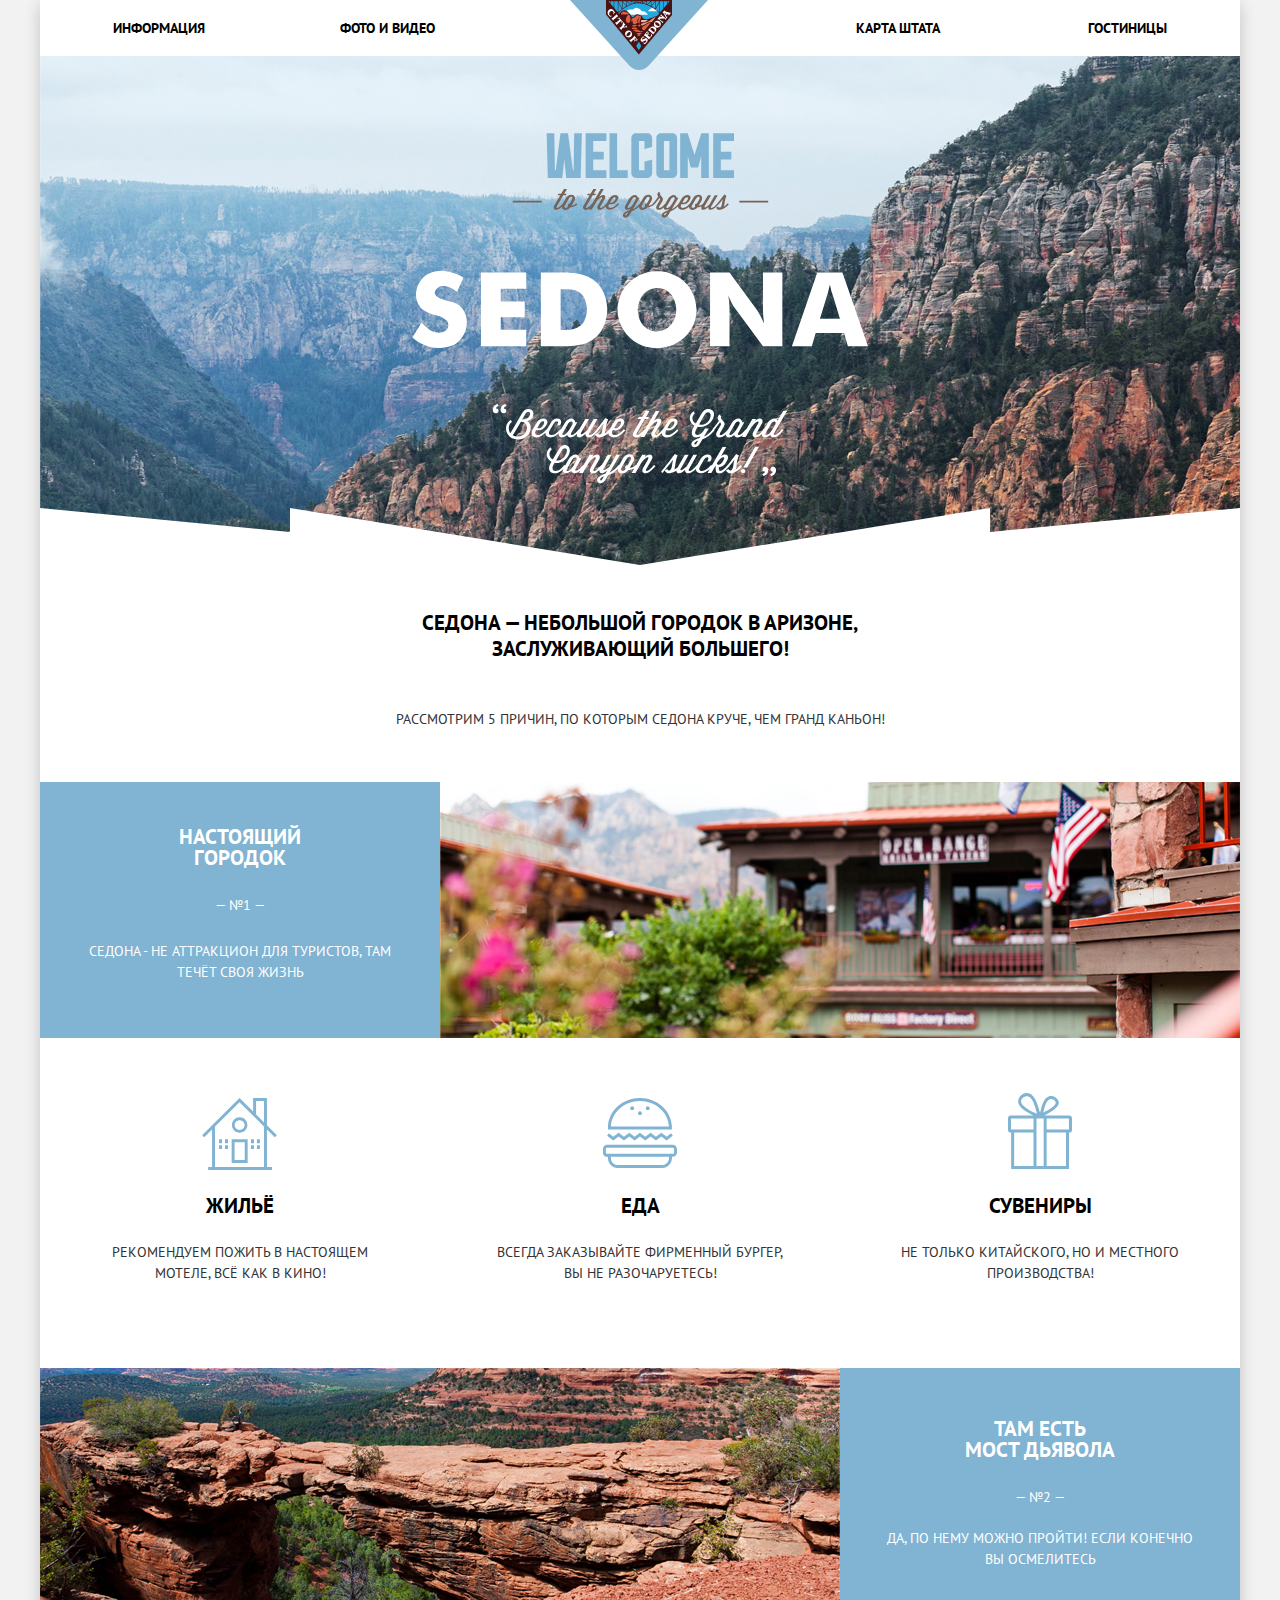
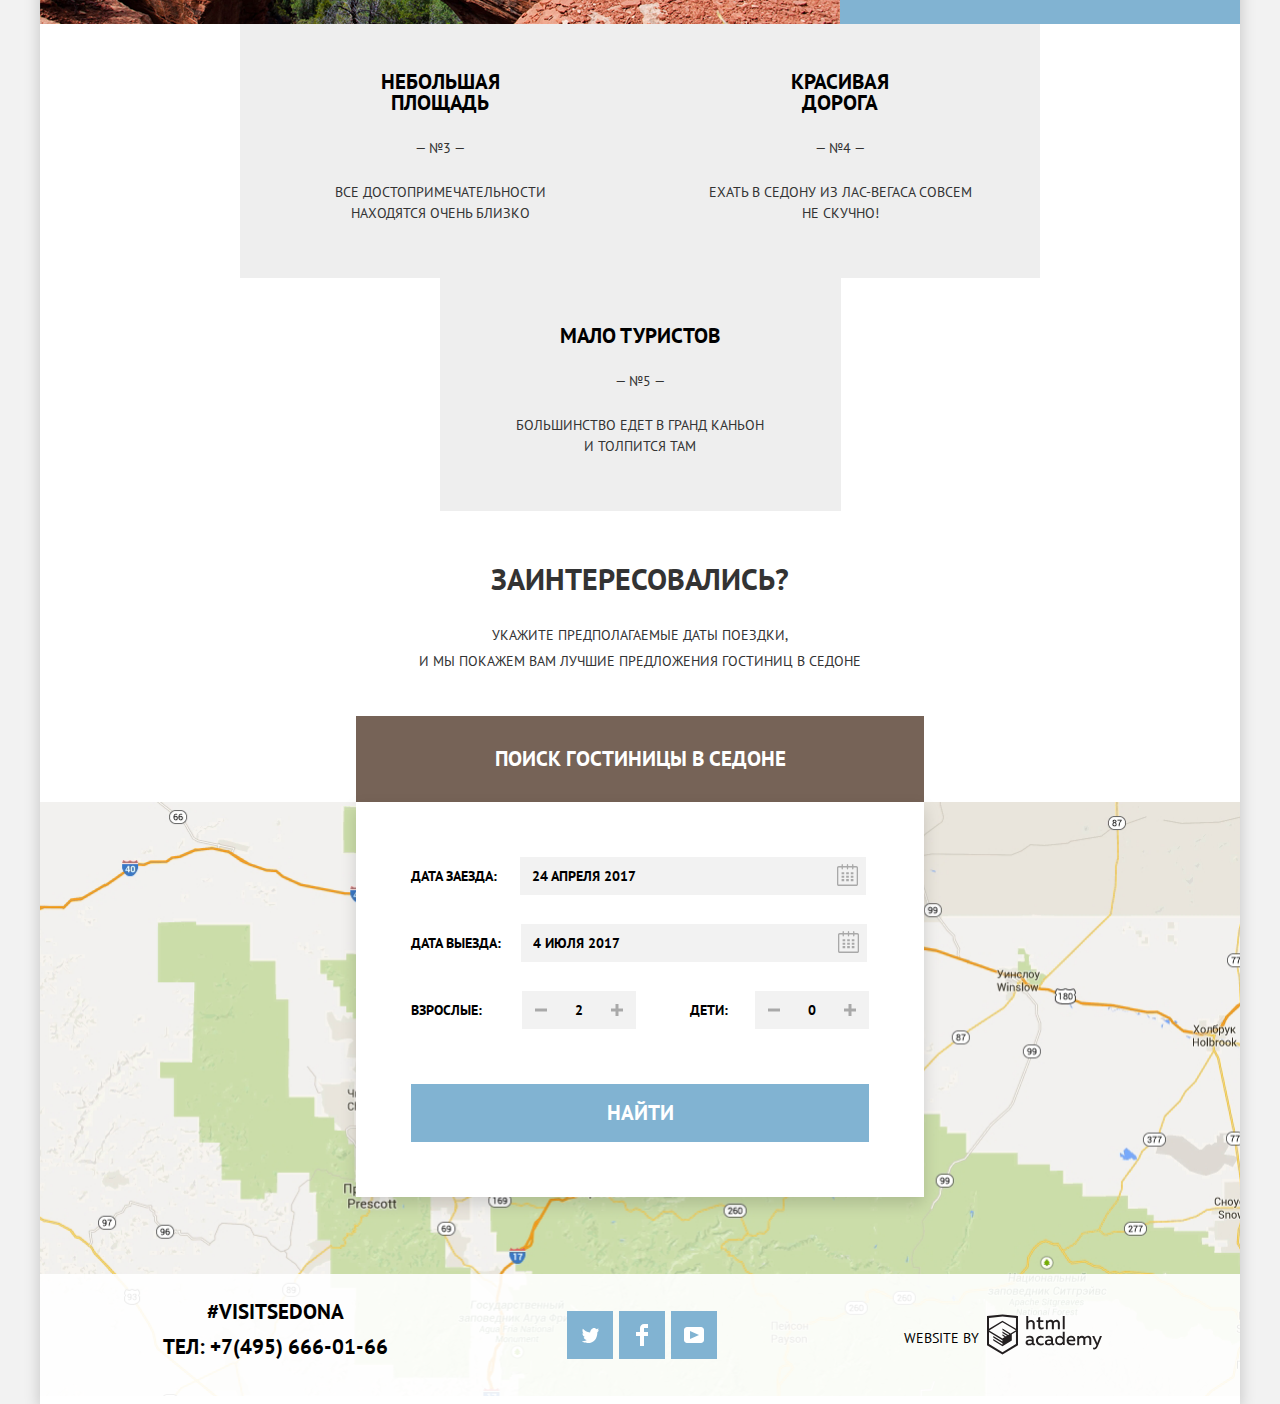
==== commit 37665a81: "на проверку 04.07" ====
--- a/index.html
+++ b/index.html
@@ -46,7 +46,7 @@
         <ul class="features-list-pictured">
           <li>
             <h4>Настоящий городок</h4>
-            <p>- №1 -</p>
+            <p>— №1 —</p>
             <p class="item-description">Седона - не аттракцион для туристов, там течёт своя жизнь</p>
           </li>
           <li class="feature-item-image">
@@ -67,11 +67,11 @@
             <p class="item-description">Не только китайского, но и местного производства!</p>
           </li>
         </ul>
-        <ul class="features-list-pictured features-list-pictured-order">
+        <ul class="features-list-pictured features-list-pictured-order special-padding">
           <li>
             <h4>Там есть<br>мост дьявола</h4>
-            <p>- №2 -</p>
-            <p class="item-description">Да, но по нему можно пройти! Если конечно вы осмелитесь</p>
+            <p>— №2 —</p>
+            <p class="item-description">Да, по нему можно пройти! Если конечно вы осмелитесь</p>
           </li>
           <li class="feature-item-image">
             <img src="img/devil-bridge.jpg" width="800" height="256" alt="Мост дьявола">
@@ -80,17 +80,17 @@
         <ul class="features-list">
           <li>
             <h4>Небольшая площадь</h4>
-            <p>- №3 -</p>
+            <p>— №3 —</p>
             <p class="item-description">Все достопримечательности находятся очень близко</p>
           </li>
           <li>
             <h4>Красивая дорога</h4>
-            <p>- №4 -</p>
+            <p>— №4 —</p>
             <p class="item-description">Ехать в Седону из Лас-Вегаса совсем не скучно!</p>
           </li>
           <li>
             <h4>Мало туристов</h4>
-            <p>- №5 -</p>
+            <p>— №5 —</p>
             <p class="item-description wide">Большинство едет в Гранд Каньон<br>и толпится там</p>
           </li>
         </ul>
@@ -123,15 +123,23 @@
             </div>
             <div class="search-form-item search-form-item-guests">
               <label class="number-of-adults-label" for="number-of-adults">Взрослые:</label>
-              <button class="button-number-minus" type="button"></button>
-              <input class="number-of-adults" id="number-of-adults" type="number" name="adults" placeholder="2" autocomplete="off" onfocus="(this.placeholder='')" onblur="(this.placeholder='2')" onkeypress="this.value=this.value.substring(0,3);">
-              <button class="button-number-plus" type="button"></button>
+              <div class="search-form-item-container">
+                <div class="search-form-item-wrap">
+                  <button class="button-number-minus" type="button"></button>
+                  <input class="number-of-adults" id="number-of-adults" type="number" name="adults" placeholder="2" autocomplete="off">
+                  <button class="button-number-plus" type="button"></button>
+                </div>
+              </div>
             </div>
             <div class="search-form-item search-form-item-guests children-group">
               <label class="number-of-children-label" for="number-of-children">Дети:</label>
-              <button class="button-number-minus" type="button"></button>
-              <input class="number-of-children" id="number-of-children" type="number" name="children" placeholder="0" autocomplete="off" onfocus="(this.placeholder='')" onblur="(this.placeholder='0')" onkeypress="this.value=this.value.substring(0,3);">
-              <button class="button-number-plus" type="button"></button>
+              <div class="search-form-item-container">
+                <div class="search-form-item-wrap">
+                  <button class="button-number-minus" type="button"></button>
+                  <input class="number-of-children" id="number-of-children" type="number" name="children" placeholder="0" autocomplete="off">
+                  <button class="button-number-plus" type="button"></button>
+                </div>
+              </div>
             </div>
             <button class="search-form-item search-form-button-submit" type="submit"><span>Найти</span></button>
           </form>
--- a/css/style-min.css
+++ b/css/style-min.css
@@ -1 +1 @@
-:root{--basic-white:#ffffff;--basic-grey-light:#f2f2f2;--basic-grey-dark:#cacaca;--basic-blue-light:#81b3d2;--basic-blue:#669ec0;--basic-blue-dark:#5496bd;--basic-brown-light:#766357;--basic-brown:#604e43;--basic-brown-dark:#503e33;--basic-extra-dark:#333333;--basic-black:#000000;--special-grey-background:#eee;--special-grey-chekbox:#6a6a6a;--special-grey-rating:#666666;--special-grey-icon:#a9a9a9;--special-grey-form:#ebebeb;--special-grey-stroke:#e5e5e5;--special-grey-logo:#bdbbbc;--special-grey-toggle:#ababab;--special-dark-footer:#231f20}html{height:100%;display:grid;grid-template-rows:min-content 1fr min-content;align-content:start}body{min-width:1200px;margin:0;padding:0;font-family:"PT Sans",Arial,sans-serif;font-size:14px;line-height:26px;font-weight:400;color:var(--basic-extra-dark);text-transform:uppercase;background-color:var(--basic-grey-light);background-position:top center;background-repeat:no-repeat}.visually-hidden:not(:focus):not(:hover):not(:active),input[type="checkbox"].visually-hidden,input[type="radio"].visually-hidden{position:absolute;width:1px;height:1px;margin:-1px;border:0;padding:0;white-space:nowrap;-webkit-clip-path:inset(100%);clip-path:inset(100%);clip:rect(0 0 0 0);overflow:hidden}.content-container{position:relative;width:1200px;background-color:var(--basic-white);-webkit-box-shadow:0 5px 15px rgba(0,1,1,0.2);box-shadow:0 5px 15px rgba(0,1,1,0.2);margin:0 auto}.main-header-logo-container{position:absolute;top:0;left:50%;margin-left:-70px;width:138px;height:70px;z-index:10}.main-navigation{font-weight:700;background-color:var(--basic-white)}.main-navigation-list a{text-decoration:none;display:block;color:var(--basic-black)}.main-navigation-list a:hover,.main-navigation-list a:focus{color:var(--basic-blue-light);outline:none}.main-navigation-list a:active{color:var(--basic-black);opacity:0.3}.main-navigation{position:relative;display:-webkit-box;display:-ms-flexbox;display:flex;-webkit-box-orient:vertical;-webkit-box-direction:normal;-ms-flex-direction:column;flex-direction:column}.main-navigation-list{display:-webkit-box;display:-ms-flexbox;display:flex;-ms-flex-wrap:wrap;flex-wrap:wrap;-webkit-box-align:center;-ms-flex-align:center;align-items:center;list-style:none;min-height:56px;margin:0;padding:0 73px}.main-navigation-list li{-webkit-box-sizing:border-box;box-sizing:border-box;max-width:227px;width:100%}.main-navigation-list li:nth-child(4n-2),.main-navigation-list li:nth-child(4n-1){max-width:300px;width:100%}.main-navigation-list li:nth-child(4n-1),.main-navigation-list li:nth-child(4n){text-align:right}.main-navigation-list li.active{color:var(--basic-brown-light)}.intro{min-width:1200px;min-height:509px;background:var(--basic-blue-dark)url("../img/background-index.jpg")}.intro-welcome{position:relative}.intro-welcome-image{width:457px;height:auto;position:absolute;top:77px;left:0;right:0;margin:auto}.intro-welcome-mask{width:1200px;height:auto;position:absolute;top:452px;left:0}.features{position:relative;text-align:center;line-height:21px}.features h3{max-width:500px;color:var(--basic-black);font-size:21px;line-height:26px;font-weight:700;margin:0 auto;padding-top:43px}.features h4{color:var(--basic-black);font-size:21px;font-weight:700;max-width:160px;margin:0 auto}.features .preview{margin:0;padding-top:47px;padding-bottom:55px}.features ul{list-style:none;margin:0;padding:0}.features p{margin:0}.features p.item-description{max-width:330px;margin:0 auto;padding-top:23px;padding-bottom:54px;padding-right:35px;padding-left:35px}.features-list-pictured{display:-webkit-box;display:-ms-flexbox;display:flex;-ms-flex-wrap:wrap;flex-wrap:wrap;-webkit-box-pack:center;-ms-flex-pack:center;justify-content:center;-webkit-box-align:start;-ms-flex-align:start;align-items:start}.features-list-pictured-order li:nth-child(2n){-webkit-box-ordinal-group:0;-ms-flex-order:-1;order:-1}.features-list-pictured h4{color:var(--basic-white);padding-top:47px;padding-bottom:27px}.features-list-pictured .feature-item-image{max-height:256px}.features-list-pictured li:first-child{color:var(--basic-white);background-color:var(--basic-blue-light)}.features-list-additional{display:-webkit-box;display:-ms-flexbox;display:flex;-ms-flex-wrap:wrap;flex-wrap:wrap;-webkit-box-pack:center;-ms-flex-pack:center;justify-content:center;-webkit-box-align:center;-ms-flex-align:center;align-items:center}.features-list-additional h4{padding-top:160px}.features-list-additional p.item-description{padding-bottom:81px;max-width:304px;padding-left:48px;padding-right:48px}.features-list-additional li{position:relative}.features-list-additional li:first-child::before{content:url("../img/icon-1.svg");position:absolute;top:60px;left:50%;width:75px;height:72px;margin-left:-38px}.features-list-additional li:nth-child(2n)::before{content:url("../img/icon-3.svg");position:absolute;top:60px;left:50%;width:75px;height:70px;margin-left:-38px}.features-list-additional li:nth-child(3n)::before{content:url("../img/icon-2.svg");position:absolute;top:55px;left:50%;width:64px;height:77px;margin-left:-32px}.features-list{display:-webkit-box;display:-ms-flexbox;display:flex;-ms-flex-wrap:wrap;flex-wrap:wrap;-webkit-box-pack:center;-ms-flex-pack:center;justify-content:center;-webkit-box-align:center;-ms-flex-align:center;align-items:center}.features-list li{background-color:var(--special-grey-background)}.features-list p.item-description{max-width:270px;padding-top:23px;padding-bottom:54px;padding-right:65px;padding-left:65px}.features-list h4{padding-top:47px;padding-bottom:25px}.features-list p.wide{padding-right:77px;padding-left:76px}.booking{position:relative;z-index:5;text-align:center;background-color:var(--basic-white)}.booking p{margin:0;padding-top:30px;padding-bottom:45px}.booking h3{margin:0;padding-top:55px;font-size:30px}.search-form-button{display:block;width:568px;height:86px;color:var(--basic-white);font-size:21px;font-weight:700;text-transform:uppercase;background-color:var(--basic-brown-light);border:none;outline:none;padding:0;margin:0 auto;cursor:pointer}.search-form-button:hover,.search-form-button:focus{background-color:var(--basic-brown)}.search-form-button:active{background-color:var(--basic-brown-dark)}.search-form-button:active span{opacity:0.3}.map iframe{position:relative;background-image:url("../img/map.png");background-repeat:no-repeat;-webkit-background-size:1200px 594px;background-size:1200px 594px;border:0}.page-footer{display:-webkit-box;display:-ms-flexbox;display:flex;-ms-flex-wrap:wrap;flex-wrap:wrap;-webkit-box-pack:justify;-ms-flex-pack:justify;justify-content:space-between;-webkit-box-align:center;-ms-flex-align:center;align-items:center;background:rgba(255,255,255,0.9);min-height:130px;padding-left:123px;padding-right:123px}.page-footer p{margin:0}.footer-contacts{font-size:21px;line-height:35px;font-weight:700;color:var(--basic-black);text-align:center;padding-bottom:25px}.footer-contacts a{text-decoration:none;color:inherit}.footer-contacts a:focus{outline:none;opacity:0.8}.footer-social ul{display:-webkit-box;display:-ms-flexbox;display:flex;-ms-flex-wrap:wrap;flex-wrap:wrap;-webkit-box-pack:justify;-ms-flex-pack:justify;justify-content:space-between;-webkit-box-align:center;-ms-flex-align:center;align-items:center;min-width:150px;list-style:none;margin:0;padding:0;padding-right:8px;padding-bottom:8px}.social-button a{display:-webkit-box;display:-ms-flexbox;display:flex;-ms-flex-wrap:wrap;flex-wrap:wrap;-webkit-box-pack:center;-ms-flex-pack:center;justify-content:center;-webkit-box-align:center;-ms-flex-align:center;align-items:center;width:46px;height:48px;background-color:var(--basic-blue-light)}.social-button a:hover,.social-button a:focus{background-color:var(--basic-blue);outline:none}.social-button:active{background-color:var(--basic-blue-dark)}.social-button:active path{opacity:0.3}.footer-copyright{color:var(--basic-black);display:-webkit-box;display:-ms-flexbox;display:flex;-webkit-box-align:center;-ms-flex-align:center;align-items:center;-webkit-box-pack:center;-ms-flex-pack:center;justify-content:center;padding-bottom:5px;padding-right:15px}.footer-copyright a{text-decoration:none;margin-left:8px}.footer-copyright .cls-1{fill:var(--special-dark-footer);fill-rule:evenodd}.footer-copyright a:focus{outline:none}.footer-copyright a:hover path,.footer-copyright a:focus path{fill:var(--basic-blue-light)}.footer-copyright a:active path{fill:var(--special-grey-logo)}.footer-index{min-width:954px;position:absolute;bottom:0}.modal{position:absolute;top:100%;right:0;left:0;margin:auto;width:568px;background-color:var(--basic-white);-webkit-box-shadow:0 7px 15px rgba(0,1,1,0.15);box-shadow:0 7px 15px rgba(0,1,1,0.15)}.modal-hide{max-height:0;overflow:hidden;-webkit-transition:all 0.5s linear 0s;-o-transition:all 0.5s linear 0s;transition:all 0.5s linear 0s}.modal-show{max-height:395px;overflow:hidden;-webkit-transition:all 0.5s linear 0s;-o-transition:all 0.5s linear 0s;transition:all 0.5s linear 0s}.modal-error{-webkit-animation:shake 0.6s;animation:shake 0.6s}.search-form{display:-webkit-box;display:-ms-flexbox;display:flex;-ms-flex-wrap:wrap;flex-wrap:wrap;-webkit-box-pack:justify;-ms-flex-pack:justify;justify-content:space-between;padding-top:55px;padding-left:55px;padding-right:55px}.search-form-item{position:relative}.search-form-item input[type="number"]::-webkit-outer-spin-button,.search-form-item input[type="number"]::-webkit-inner-spin-button{-webkit-appearance:none;margin:0}.search-form-item input[type="date"]::-webkit-calendar-picker-indicator,.search-form-item input[type="date"]::-webkit-outer-spin-button,.search-form-item input[type="date"]::-webkit-inner-spin-button{-webkit-appearance:none;display:none;margin:0}.search-form-item label,.search-form-item input,.search-form-item input::placeholder{color:var(--basic-black);font-weight:700;text-transform:uppercase}.search-form-item label.check-in-date-label{margin-right:19px}.search-form-item label.check-out-date-label{margin-right:16px}.search-form-item label.number-of-adults-label{margin-right:36px}.search-form-item label.number-of-children-label{margin-right:23px}.search-form-item input{-webkit-box-sizing:border-box;box-sizing:border-box;background-color:var(--basic-grey-light);border:none;outline:none;padding:0}.search-form-item input:hover{background-color:var(--special-grey-form)}.search-form-item input:focus{background-color:var(--basic-white);border:2px solid;border-color:var(--special-grey-stroke)}.search-form input.check-in-date,.search-form input.check-out-date{position:relative;width:346px;height:38px;padding:0;padding-left:12px;margin-bottom:29px}.button-calendar,.button-number-plus,.button-number-minus{background-color:transparent;border:none;outline:none;padding:0}.button-calendar{display:block;position:absolute;top:0;right:0;width:38px;height:38px;cursor:pointer}.button-calendar:hover path,.button-calendar:focus path{fill:var(--basic-black)}.button-calendar:active path{fill:var(--basic-blue-light)}.search-form input.number-of-adults,.search-form input.number-of-children{position:relative;width:114px;height:38px;text-align:center}.button-number-plus{display:block;position:absolute;top:0;right:0;width:38px;height:38px;cursor:pointer}.button-number-minus{display:block;position:absolute;top:0;right:80px;cursor:pointer;width:38px;height:38px;z-index:10}.button-number-plus::after,.button-number-minus::after{content:"";position:absolute;top:50%;left:50%;transform:translate(-50%,-50%);width:12px;height:3px;background:var(--special-grey-icon)}.button-number-minus::after{top:20px;left:23px}.button-number-plus::before{content:"";position:absolute;top:50%;left:50%;transform:translate(-50%,-50%)rotate(-90deg);width:12px;height:3px;background:var(--special-grey-icon)}.button-number-plus:hover::after,.button-number-minus:hover::after,.button-number-plus:hover::before,.button-number-plus:focus::after,.button-number-minus:focus::after,.button-number-plus:focus::before{background:var(--basic-black)}.button-number-plus:active::after,.button-number-minus:active::after,.button-number-plus:active::before{background:var(--basic-blue-light)}.search-form-button-submit{width:100%;color:var(--basic-white);font-size:21px;font-weight:700;text-transform:uppercase;background-color:var(--basic-blue-light);border:none;outline:none;margin-top:54px;margin-bottom:55px;padding:17px 0}.search-form-button-submit:hover,.search-form-button-submit:focus{background-color:var(--basic-blue)}.search-form-button-submit:active{background-color:var(--basic-blue-dark)}.search-form-button-submit:active span{opacity:0.3}@-webkit-keyframes shake{0%,100%{transform:translateX(0)}10%,30%,50%,70%,90%{transform:translateX(-10px)}20%,40%,60%,80%{transform:translateX(10px)}}@keyframes shake{0%,100%{transform:translateX(0)}10%,30%,50%,70%,90%{transform:translateX(-10px)}20%,40%,60%,80%{transform:translateX(10px)}}.filter{min-height:217px;color:var(--basic-white);background:var(--basic-blue-dark)url("../img/filter-background.jpg");background-repeat:no-repeat;-webkit-background-size:cover;background-size:cover}.filter p{margin:0}.filter input[type="number"]::-webkit-outer-spin-button,.filter input[type="number"]::-webkit-inner-spin-button{-webkit-appearance:none;margin:0}.filter fieldset{padding:0;margin:0;border:none}.filter legend{font-size:16px;line-height:21px;font-weight:700;padding-bottom:8px}.filter-form ul{list-style:none;line-height:21px;margin:0;padding:0}.filter-form li{position:relative;margin-top:16px;margin-bottom:25px;padding-left:40px}.filter-form{display:-webkit-box;display:-ms-flexbox;display:flex;-ms-flex-wrap:wrap;flex-wrap:wrap;-webkit-box-pack:justify;-ms-flex-pack:justify;justify-content:space-between;-webkit-box-align:start;-ms-flex-align:start;align-items:start;padding-left:73px;padding-right:73px;padding-top:27px}.filter fieldset.lodging-block{margin-right:230px}.filter-input-checkbox+label::before{content:"";background-image:url("../img/checkbox-off.svg");background-repeat:no-repeat;background-position:0 0;-webkit-background-size:23px 23px;background-size:23px 23px;position:absolute;left:0;top:0;width:23px;height:23px}.filter-input-checkbox:checked+label::before{content:"";background-image:url("../img/checkbox-on.svg");background-repeat:no-repeat;background-position:0 0;-webkit-background-size:27px 23px;background-size:27px 23px;position:absolute;left:0;top:0;width:27px;height:23px}.filter-input-checkbox:focus+label::before{outline:none;background-image:url("../img/checkbox-focus.svg");background-repeat:no-repeat;background-position:0 0}.filter-input-checkbox:checked:focus+label::before{outline:none;background-image:url("../img/checkbox-focus-checked.svg");background-repeat:no-repeat;background-position:0 0}.range-controls{position:relative;width:316px;height:2px;margin-bottom:30px;padding-top:23px}.range-controls .scale{width:316px;height:2px;background:rgba(255,255,255,0.3)}.range-controls .bar{width:82%;height:2px;background:rgba(255,255,255,1)}.range-controls .toggle{position:absolute;top:13px;left:2px;width:4px;height:4px;margin:0;padding:0;border:7px solid;border-color:var(--basic-white);border-radius:50%;background-color:var(--special-grey-toggle);-webkit-box-shadow:0 2px 1px 0 var(--special-grey-toggle);box-shadow:0 2px 1px 0 var(--special-grey-toggle);cursor:pointer}.range-controls .toggle:hover,.range-controls .toggle:focus{width:5px;height:5px;padding:0;border:8px solid;border-color:var(--basic-white);background-color:var(--special-grey-toggle);border-radius:50%;-webkit-box-shadow:0 2px 1px var(--special-grey-toggle);box-shadow:0 2px 1px var(--special-grey-toggle);outline:none}.range-controls .toggle-min{left:0}.range-controls .toggle-max{left:254px}.price-controls{-webkit-box-sizing:border-box;box-sizing:border-box;position:relative;width:317px;height:36px;display:-webkit-box;display:-ms-flexbox;display:flex;-webkit-box-pack:start;-ms-flex-pack:start;justify-content:flex-start;-webkit-box-align:center;-ms-flex-align:center;align-items:center;background-image:url("../img/line-vert.svg");background-repeat:no-repeat;background-size:2px 22px;background-position:center;border:2px solid var(--basic-white)}.price-controls label.min-price{margin-left:63px;margin-right:5px}.price-controls label.max-price{margin-left:55px;margin-right:4px}.price-controls input{-webkit-box-sizing:border-box;box-sizing:border-box;border:none;outline:none;background-color:transparent;max-width:72px;height:36px;padding:0;caret-color:var(--basic-white);color:var(--basic-white)}.price-controls input::placeholder{color:var(--basic-white);text-transform:uppercase}.filter-button-submit{display:block;color:var(--basic-white);line-height:21px;text-transform:uppercase;width:137px;height:36px;background-color:transparent;border:2px solid;border-color:var(--basic-white);padding:0;outline:none;margin-left:85px}.filter-button-submit:hover,.filter-button-submit:focus{color:var(--basic-black);background-color:var(--basic-white);border:none}.search-result{display:-webkit-box;display:-ms-flexbox;display:flex;-ms-flex-wrap:wrap;flex-wrap:wrap;-webkit-box-pack:start;-ms-flex-pack:start;justify-content:flex-start;-webkit-box-align:start;-ms-flex-align:start;align-items:flex-start;padding:30px 73px;border-bottom:1px solid;border-color:var(--special-grey-stroke)}.search-result p{color:var(--basic-black);font-size:21px;font-weight:700;min-width:163px;margin:0}.search-result a{text-decoration:none}.search-result h3{color:var(--basic-black);font-size:12px;line-height:18px;min-width:115px;margin:0}.search-result ul.sort-links{display:-webkit-box;display:-ms-flexbox;display:flex;-ms-flex-wrap:wrap;flex-wrap:wrap;-webkit-box-pack:start;-ms-flex-pack:start;justify-content:flex-start;-webkit-box-align:start;-ms-flex-align:start;align-items:flex-start;list-style:none;margin:0;padding:0;width:742px}.search-result .sort-links li{box-sizing:border-box;max-width:742px}.sort-link{display:block;color:rgba(0,0,0,0.3);font-size:12px;line-height:18px;text-transform:uppercase;background-color:transparent;border:none;border-bottom:1px dotted rgba(129,179,210,1);outline:none;margin:0;padding:0;margin-right:32px}.sort-link.active{color:var(--basic-blue-light);border:none}.sort-link:hover,.sort-link:focus{color:var(--basic-blue-light);opacity:1;border-bottom:1px dotted rgba(129,179,210,1);outline:none}.sort-link:active{color:var(--basic-black);opacity:1;border:none}.search-result ul.scroll-sort-links{display:-webkit-box;display:-ms-flexbox;display:flex;-webkit-box-pack:justify;-ms-flex-pack:justify;justify-content:space-between;-webkit-box-align:center;-ms-flex-align:center;align-items:center;list-style:none;min-width:34px;padding:0;margin:0}.scroll-sort-links a{text-decoration:none;display:block}.scroll-sort-links a.active-svg path{fill:var(--basic-blue-light)}.scroll-sort-links a:focus{outline:none}.scroll-sort-links a:hover path,.scroll-sort-links a:focus path{fill:var(--basic-black)}.scroll-sort-links a:active path{fill:var(--basic-blue-light)}.description-block p{display:inline-block;vertical-align:middle;line-height:21px;margin-top:5px}.description-block a{text-decoration:none}.description-block h3{font-size:21px;font-weight:700;margin:0;padding:0}.description-block ul{list-style:none;margin:0;padding:0}.description-name{color:var(--basic-black)}.description-name:hover,.description-name:focus{color:var(--basic-blue-light);outline:none}.description-name:active{color:var(--basic-black);opacity:0.3}.description-item{display:-webkit-box;display:-ms-flexbox;display:flex;-ms-flex-wrap:wrap;flex-wrap:wrap;-webkit-box-pack:justify;-ms-flex-pack:justify;justify-content:space-between;-webkit-box-align:flex-start;-ms-flex-align:flex-start;align-items:flex-start;padding-top:30px;padding-bottom:29px;padding-left:73px;padding-right:73px;border-bottom:1px solid var(--special-grey-stroke)}.image-block{width:135px;height:90px;-o-object-fit:contain;object-fit:contain;background-color:var(--basic-grey-light)}.text-block{margin-top:-5px;margin-right:495px}.amara-price{margin-left:35px}.desert-price{margin-left:60px}.villas-price{margin-left:19px}.description-link{max-height:27px;display:inline-block;vertical-align:middle;color:var(--basic-white);line-height:21px;font-weight:700;padding:3px 16px 3px 17px}.description-link-more{background-color:var(--basic-blue-light)}.description-link-more:hover,.description-link-more:focus{background-color:var(--basic-blue);outline:none}.description-link-more:active{background-color:var(--basic-blue-dark)}.description-link-booking{background-color:var(--basic-brown-light);margin-left:2px}.description-link-booking:hover,.description-link-booking:focus{background-color:var(--basic-brown);outline:none}.description-link-booking:active{background-color:var(--basic-brown-dark)}.description-link-more:active span,.description-link-booking:active span{opacity:0.3}.rating{width:110px;height:22px;color:var(--special-grey-rating);background-color:var(--basic-grey-light);text-align:center;padding-top:3px;margin:0}.four-stars{width:91px;height:17px;background-image:url("../img/star.svg");background-repeat:space;margin-left:19px;margin-bottom:44px}.three-stars{width:66px;height:17px;background-image:url("../img/star.svg");background-repeat:space;margin-left:44px;margin-bottom:44px}.two-stars{width:41px;height:17px;background-image:url("../img/star.svg");background-repeat:space;margin-left:69px;margin-bottom:44px}
+:root{--basic-white:#ffffff;--basic-grey-light:#f2f2f2;--basic-grey-dark:#cacaca;--basic-blue-light:#81b3d2;--basic-blue:#669ec0;--basic-blue-dark:#5496bd;--basic-brown-light:#766357;--basic-brown:#604e43;--basic-brown-dark:#503e33;--basic-extra-dark:#333333;--basic-black:#000000;--special-grey-background:#eee;--special-grey-chekbox:#6a6a6a;--special-grey-rating:#666666;--special-grey-icon:#a9a9a9;--special-grey-form:#ebebeb;--special-grey-stroke:#e5e5e5;--special-grey-logo:#bdbbbc;--special-grey-toggle:#ababab;--special-dark-footer:#231f20}html{height:100%;display:grid;grid-template-rows:min-content 1fr min-content;align-content:start}body{min-width:1200px;margin:0;padding:0;font-family:"PT Sans",Arial,sans-serif;font-size:14px;line-height:26px;font-weight:400;color:var(--basic-extra-dark);text-transform:uppercase;background-color:var(--basic-grey-light);background-position:top center;background-repeat:no-repeat}.visually-hidden:not(:focus):not(:hover):not(:active),input[type="checkbox"].visually-hidden,input[type="radio"].visually-hidden{position:absolute;width:1px;height:1px;margin:-1px;border:0;padding:0;white-space:nowrap;-webkit-clip-path:inset(100%);clip-path:inset(100%);clip:rect(0 0 0 0);overflow:hidden}.content-container{position:relative;width:1200px;background-color:var(--basic-white);-webkit-box-shadow:0 5px 15px rgba(0,1,1,0.2);box-shadow:0 5px 15px rgba(0,1,1,0.2);margin:0 auto}.main-header-logo-container{position:absolute;top:0;left:50%;margin-left:-70px;width:138px;height:70px;z-index:10}.main-navigation{font-weight:700;background-color:var(--basic-white)}.main-navigation-list a{text-decoration:none;display:block;color:var(--basic-black)}.main-navigation-list a:hover,.main-navigation-list a:focus{color:var(--basic-blue-light);outline:none}.main-navigation-list a:active{color:var(--basic-black);opacity:0.3}.main-navigation{position:relative;display:-webkit-box;display:-ms-flexbox;display:flex;-webkit-box-orient:vertical;-webkit-box-direction:normal;-ms-flex-direction:column;flex-direction:column}.main-navigation-list{display:-webkit-box;display:-ms-flexbox;display:flex;-ms-flex-wrap:wrap;flex-wrap:wrap;-webkit-box-align:center;-ms-flex-align:center;align-items:center;list-style:none;min-height:56px;margin:0;padding:0 73px}.main-navigation-list li{-webkit-box-sizing:border-box;box-sizing:border-box;max-width:227px;width:100%}.main-navigation-list li:nth-child(4n-2),.main-navigation-list li:nth-child(4n-1){max-width:300px;width:100%}.main-navigation-list li:nth-child(4n-1),.main-navigation-list li:nth-child(4n){text-align:right}.main-navigation-list li.active{color:var(--basic-brown-light)}.intro{min-width:1200px;min-height:509px;background:var(--basic-blue-dark)url("../img/background-index.jpg")}.intro-welcome{position:relative}.intro-welcome-image{width:457px;height:auto;position:absolute;top:77px;left:0;right:0;margin:auto}.intro-welcome-mask{width:1200px;height:auto;position:absolute;top:452px;left:0}.features{position:relative;text-align:center;line-height:21px}.features h3{max-width:500px;color:var(--basic-black);font-size:21px;line-height:26px;font-weight:700;margin:0 auto;padding-top:45px}.features h4{color:var(--basic-black);font-size:21px;font-weight:700;max-width:160px;margin:0 auto}.features .preview{margin:0;padding-top:47px;padding-bottom:52px}.features ul{list-style:none;margin:0;padding:0}.features p{margin:0}.features p.item-description{max-width:320px;margin:0 auto;padding-top:25px;padding-bottom:55px;padding-right:40px;padding-left:40px}.features-list-pictured{display:-webkit-box;display:-ms-flexbox;display:flex;-ms-flex-wrap:wrap;flex-wrap:wrap;-webkit-box-pack:center;-ms-flex-pack:center;justify-content:center;-webkit-box-align:start;-ms-flex-align:start;align-items:start}.features-list-pictured-order li:nth-child(2n){-webkit-box-ordinal-group:0;-ms-flex-order:-1;order:-1}.features-list-pictured h4{color:var(--basic-white);padding-top:44px;padding-bottom:27px}.features-list-pictured .feature-item-image{max-height:256px}.special-padding h4{padding-top:50px}.special-padding p.item-description{padding-top:20px;padding-bottom:54px}.features-list-pictured li:first-child{color:var(--basic-white);background-color:var(--basic-blue-light)}.features-list-additional{display:-webkit-box;display:-ms-flexbox;display:flex;-ms-flex-wrap:wrap;flex-wrap:wrap;-webkit-box-pack:center;-ms-flex-pack:center;justify-content:center;-webkit-box-align:center;-ms-flex-align:center;align-items:center}.features-list-additional h4{padding-top:157px}.features-list-additional p.item-description{max-width:304px;padding-bottom:84px;padding-left:48px;padding-right:48px;padding-top:26px}.features-list-additional li{position:relative}.features-list-additional li:first-child::before{content:url("../img/icon-1.svg");position:absolute;top:60px;left:50%;width:75px;height:72px;margin-left:-38px}.features-list-additional li:nth-child(2n)::before{content:url("../img/icon-3.svg");position:absolute;top:60px;left:50%;width:75px;height:70px;margin-left:-38px}.features-list-additional li:nth-child(3n)::before{content:url("../img/icon-2.svg");position:absolute;top:55px;left:50%;width:64px;height:77px;margin-left:-32px}.features-list{display:-webkit-box;display:-ms-flexbox;display:flex;-ms-flex-wrap:wrap;flex-wrap:wrap;-webkit-box-pack:center;-ms-flex-pack:center;justify-content:center;-webkit-box-align:center;-ms-flex-align:center;align-items:center}.features-list li{background-color:var(--special-grey-background)}.features-list p.item-description{max-width:270px;padding-top:23px;padding-bottom:54px;padding-right:65px;padding-left:65px}.features-list h4{padding-top:47px;padding-bottom:25px}.features-list p.wide{padding-right:77px;padding-left:76px}.booking{position:relative;z-index:5;text-align:center;background-color:var(--basic-white)}.booking p{margin:0;padding-top:30px;padding-bottom:42px}.booking h3{margin:0;padding-top:55px;font-size:30px}.search-form-button{display:block;width:568px;height:86px;color:var(--basic-white);font-size:21px;font-weight:700;text-transform:uppercase;background-color:var(--basic-brown-light);border:none;outline:none;padding:0;margin:0 auto;cursor:pointer}.search-form-button:hover,.search-form-button:focus{background-color:var(--basic-brown)}.search-form-button:active{background-color:var(--basic-brown-dark)}.search-form-button:active span{opacity:0.3}.map iframe{position:relative;background-image:url("../img/map.png");background-repeat:no-repeat;-webkit-background-size:1200px 594px;background-size:1200px 594px;border:0}.page-footer{display:-webkit-box;display:-ms-flexbox;display:flex;-ms-flex-wrap:wrap;flex-wrap:wrap;-webkit-box-pack:justify;-ms-flex-pack:justify;justify-content:space-between;-webkit-box-align:center;-ms-flex-align:center;align-items:center;background:rgba(255,255,255,0.9);min-height:130px;padding-left:123px;padding-right:123px}.page-footer p{margin:0}.footer-contacts{font-size:21px;line-height:35px;font-weight:700;color:var(--basic-black);text-align:center;padding-bottom:20px}.footer-contacts a{text-decoration:none;color:inherit}.footer-contacts a:focus{outline:none;opacity:0.8}.footer-social ul{display:-webkit-box;display:-ms-flexbox;display:flex;-ms-flex-wrap:wrap;flex-wrap:wrap;-webkit-box-pack:justify;-ms-flex-pack:justify;justify-content:space-between;-webkit-box-align:center;-ms-flex-align:center;align-items:center;min-width:150px;list-style:none;margin:0;padding:0;padding-right:8px;padding-bottom:8px}.social-button a{display:-webkit-box;display:-ms-flexbox;display:flex;-ms-flex-wrap:wrap;flex-wrap:wrap;-webkit-box-pack:center;-ms-flex-pack:center;justify-content:center;-webkit-box-align:center;-ms-flex-align:center;align-items:center;width:46px;height:48px;background-color:var(--basic-blue-light)}.social-button a:hover,.social-button a:focus{background-color:var(--basic-blue);outline:none}.social-button:active{background-color:var(--basic-blue-dark)}.social-button:active path{opacity:0.3}.footer-copyright{color:var(--basic-black);display:-webkit-box;display:-ms-flexbox;display:flex;-webkit-box-align:center;-ms-flex-align:center;align-items:center;-webkit-box-pack:center;-ms-flex-pack:center;justify-content:center;padding-bottom:2px;padding-right:15px}.footer-copyright a{text-decoration:none;margin-left:8px}.footer-copyright .cls-1{fill:var(--special-dark-footer);fill-rule:evenodd}.footer-copyright a:focus{outline:none}.footer-copyright a:hover path,.footer-copyright a:focus path{fill:var(--basic-blue-light)}.footer-copyright a:active path{fill:var(--special-grey-logo)}.footer-index{min-width:954px;position:absolute;bottom:0}.modal{position:absolute;top:100%;right:0;left:0;margin:auto;width:568px;background-color:var(--basic-white);-webkit-box-shadow:0 7px 15px rgba(0,1,1,0.15);box-shadow:0 7px 15px rgba(0,1,1,0.15)}.modal-hide{max-height:0;overflow:hidden;-webkit-transition:all 0.5s linear 0s;-o-transition:all 0.5s linear 0s;transition:all 0.5s linear 0s}.modal-show{max-height:395px;overflow:hidden;-webkit-transition:all 0.5s linear 0s;-o-transition:all 0.5s linear 0s;transition:all 0.5s linear 0s}.modal-error{-webkit-animation:shake 0.6s;animation:shake 0.6s}.search-form{display:-webkit-box;display:-ms-flexbox;display:flex;-ms-flex-wrap:wrap;flex-wrap:wrap;-webkit-box-pack:justify;-ms-flex-pack:justify;justify-content:space-between;padding-top:55px;padding-left:55px;padding-right:55px}.search-form-item{position:relative}.search-form-item input[type="number"]::-webkit-outer-spin-button,.search-form-item input[type="number"]::-webkit-inner-spin-button,.search-form-item input[type="date"]::-webkit-outer-spin-button,.search-form-item input[type="date"]::-webkit-inner-spin-button{-webkit-appearance:none;-moz-appearance:none;appearance:none;margin:0}.search-form-item input[type="date"]::-webkit-calendar-picker-indicator{display:none;margin:0}.search-form-item label,.search-form-item input,.search-form-item input::placeholder{color:var(--basic-black);font-weight:700;text-transform:uppercase}.search-form-item input:focus::-webkit-input-placeholder{color:transparent}.search-form-item label.check-in-date-label{margin-right:19px}.search-form-item label.check-out-date-label{margin-right:16px}.search-form-item label.number-of-adults-label{margin-right:40px}.search-form-item label.number-of-children-label{margin-right:27px}.search-form-item input{-webkit-box-sizing:border-box;box-sizing:border-box;background-color:var(--basic-grey-light);border:none;outline:none;padding:0;height:38px}.search-form-item input:hover{background-color:var(--special-grey-form)}.search-form-item input:focus{background-color:var(--basic-white);border:2px solid;border-color:var(--special-grey-stroke)}.search-form input.check-in-date,.search-form input.check-out-date{position:relative;width:346px;padding:0;padding-left:12px;margin-bottom:29px}.button-calendar,.button-number-plus,.button-number-minus{background-color:transparent;border:none;outline:none;padding:0}.button-calendar{display:block;position:absolute;top:0;right:0;width:38px;height:38px;cursor:pointer}.button-calendar:hover path,.button-calendar:focus path{fill:var(--basic-black)}.button-calendar:active path{fill:var(--basic-blue-light)}.search-form-item-guests{display:-webkit-box;display:-ms-flexbox;display:flex;-webkit-box-align:center;-ms-flex-align:center;align-items:center}.search-form-tem-container{width:114px;height:38px;background-color:var(--basic-grey-light)}.search-form-item-wrap{display:-webkit-box;display:-ms-flexbox;display:flex}.search-form input.number-of-adults,.search-form input.number-of-children{width:38px;text-align:center}.button-number-minus,.button-number-plus{position:relative;flex-shrink:0;width:38px;height:38px;border:none;outline:none;background-color:var(--basic-grey-light);padding:0}.button-number-plus::after,.button-number-minus::after{content:"";position:absolute;top:50%;left:50%;transform:translate(-50%,-50%);width:12px;height:3px;background:var(--special-grey-icon)}.button-number-plus::before{content:"";position:absolute;top:50%;left:50%;transform:translate(-50%,-50%)rotate(-90deg);width:12px;height:3px;background:var(--special-grey-icon)}.button-number-plus:hover::after,.button-number-minus:hover::after,.button-number-plus:hover::before,.button-number-plus:focus::after,.button-number-minus:focus::after,.button-number-plus:focus::before{background:var(--basic-black)}.button-number-plus:active::after,.button-number-minus:active::after,.button-number-plus:active::before{background:var(--basic-blue-light)}.search-form-button-submit{width:100%;color:var(--basic-white);font-size:21px;font-weight:700;text-transform:uppercase;background-color:var(--basic-blue-light);border:none;outline:none;margin-top:55px;margin-bottom:55px;padding:17px 0}.search-form-button-submit:hover,.search-form-button-submit:focus{background-color:var(--basic-blue)}.search-form-button-submit:active{background-color:var(--basic-blue-dark)}.search-form-button-submit:active span{opacity:0.3}@-webkit-keyframes shake{0%,100%{transform:translateX(0)}10%,30%,50%,70%,90%{transform:translateX(-10px)}20%,40%,60%,80%{transform:translateX(10px)}}@keyframes shake{0%,100%{transform:translateX(0)}10%,30%,50%,70%,90%{transform:translateX(-10px)}20%,40%,60%,80%{transform:translateX(10px)}}.filter{min-height:217px;color:var(--basic-white);background:var(--basic-blue-dark)url("../img/filter-background.jpg");background-repeat:no-repeat;-webkit-background-size:cover;background-size:cover}.filter p{margin:0}.filter input[type="number"]::-webkit-outer-spin-button,.filter input[type="number"]::-webkit-inner-spin-button{-webkit-appearance:none;margin:0}.filter input:focus::-webkit-input-placeholder{color:transparent}.filter fieldset{padding:0;margin:0;border:none}.filter legend{font-size:16px;line-height:21px;font-weight:700;padding-bottom:8px}.filter-form ul{list-style:none;line-height:21px;margin:0;padding:0}.filter-form li{position:relative;margin-top:16px;margin-bottom:25px;padding-left:40px}.filter-form{display:-webkit-box;display:-ms-flexbox;display:flex;-ms-flex-wrap:wrap;flex-wrap:wrap;-webkit-box-pack:justify;-ms-flex-pack:justify;justify-content:space-between;-webkit-box-align:start;-ms-flex-align:start;align-items:start;padding-left:73px;padding-right:73px;padding-top:27px}.filter fieldset.lodging-block{margin-right:230px}.filter-input-checkbox+label::before{content:"";background-image:url("../img/checkbox-off.svg");background-repeat:no-repeat;background-position:0 0;-webkit-background-size:23px 23px;background-size:23px 23px;position:absolute;left:0;top:0;width:23px;height:23px}.filter-input-checkbox:checked+label::before{content:"";background-image:url("../img/checkbox-on.svg");background-repeat:no-repeat;background-position:0 0;-webkit-background-size:27px 23px;background-size:27px 23px;position:absolute;left:0;top:0;width:27px;height:23px}.filter-input-checkbox:focus+label::before{outline:none;background-image:url("../img/checkbox-focus.svg");background-repeat:no-repeat;background-position:0 0}.filter-input-checkbox:checked:focus+label::before{outline:none;background-image:url("../img/checkbox-focus-checked.svg");background-repeat:no-repeat;background-position:0 0}.range-controls{position:relative;width:316px;height:2px;margin-bottom:30px;padding-top:23px}.range-controls .scale{width:316px;height:2px;background:rgba(255,255,255,0.3)}.range-controls .bar{width:82%;height:2px;background:rgba(255,255,255,1)}.range-controls .toggle{position:absolute;top:13px;left:2px;width:4px;height:4px;margin:0;padding:0;border:7px solid;border-color:var(--basic-white);border-radius:50%;background-color:var(--special-grey-toggle);-webkit-box-shadow:0 2px 1px 0 var(--special-grey-toggle);box-shadow:0 2px 1px 0 var(--special-grey-toggle);cursor:pointer}.range-controls .toggle:hover,.range-controls .toggle:focus{width:5px;height:5px;padding:0;border:8px solid;border-color:var(--basic-white);background-color:var(--special-grey-toggle);border-radius:50%;-webkit-box-shadow:0 2px 1px var(--special-grey-toggle);box-shadow:0 2px 1px var(--special-grey-toggle);outline:none}.range-controls .toggle-min{left:0}.range-controls .toggle-max{left:254px}.price-controls{-webkit-box-sizing:border-box;box-sizing:border-box;position:relative;width:317px;height:36px;display:-webkit-box;display:-ms-flexbox;display:flex;-webkit-box-pack:start;-ms-flex-pack:start;justify-content:flex-start;-webkit-box-align:center;-ms-flex-align:center;align-items:center;background-image:url("../img/line-vert.svg");background-repeat:no-repeat;background-size:2px 22px;background-position:center;border:2px solid var(--basic-white)}.price-controls label.min-price{margin-left:63px;margin-right:5px}.price-controls label.max-price{margin-left:55px;margin-right:4px}.price-controls input{-webkit-box-sizing:border-box;box-sizing:border-box;border:none;outline:none;background-color:transparent;max-width:72px;height:36px;padding:0;caret-color:var(--basic-white);color:var(--basic-white)}.price-controls input::placeholder{color:var(--basic-white);text-transform:uppercase}.filter-button-submit{display:block;color:var(--basic-white);line-height:21px;text-transform:uppercase;width:137px;height:36px;background-color:transparent;border:2px solid;border-color:var(--basic-white);padding:0;outline:none;margin-left:85px}.filter-button-submit:hover,.filter-button-submit:focus{color:var(--basic-black);background-color:var(--basic-white);border:none}.search-result{display:-webkit-box;display:-ms-flexbox;display:flex;-ms-flex-wrap:wrap;flex-wrap:wrap;-webkit-box-pack:start;-ms-flex-pack:start;justify-content:flex-start;-webkit-box-align:start;-ms-flex-align:start;align-items:flex-start;padding:30px 73px;border-bottom:1px solid;border-color:var(--special-grey-stroke)}.search-result p{color:var(--basic-black);font-size:21px;font-weight:700;min-width:163px;margin:0}.search-result a{text-decoration:none}.search-result h3{color:var(--basic-black);font-size:12px;line-height:18px;min-width:115px;margin:0}.search-result ul.sort-links{display:-webkit-box;display:-ms-flexbox;display:flex;-ms-flex-wrap:wrap;flex-wrap:wrap;-webkit-box-pack:start;-ms-flex-pack:start;justify-content:flex-start;-webkit-box-align:start;-ms-flex-align:start;align-items:flex-start;list-style:none;margin:0;padding:0;width:742px}.search-result .sort-links li{box-sizing:border-box;max-width:742px}.sort-link{display:block;color:rgba(0,0,0,0.3);font-size:12px;line-height:18px;text-transform:uppercase;background-color:transparent;border:none;border-bottom:1px dotted rgba(129,179,210,1);outline:none;margin:0;padding:0;margin-right:32px}.sort-link.active{color:var(--basic-blue-light);border:none}.sort-link:hover,.sort-link:focus{color:var(--basic-blue-light);opacity:1;border-bottom:1px dotted rgba(129,179,210,1);outline:none}.sort-link:active{color:var(--basic-black);opacity:1;border:none}.search-result ul.scroll-sort-links{display:-webkit-box;display:-ms-flexbox;display:flex;-webkit-box-pack:justify;-ms-flex-pack:justify;justify-content:space-between;-webkit-box-align:center;-ms-flex-align:center;align-items:center;list-style:none;min-width:34px;padding:0;margin:0}.scroll-sort-links a{text-decoration:none;display:block}.scroll-sort-links a.active-svg path{fill:var(--basic-blue-light)}.scroll-sort-links a:focus{outline:none}.scroll-sort-links a:hover path,.scroll-sort-links a:focus path{fill:var(--basic-black)}.scroll-sort-links a:active path{fill:var(--basic-blue-light)}.description-block p{display:inline-block;vertical-align:middle;line-height:21px;margin-top:5px}.description-block a{text-decoration:none}.description-block h3{font-size:21px;font-weight:700;margin:0;padding:0}.description-block ul{list-style:none;margin:0;padding:0}.description-name{color:var(--basic-black)}.description-name:hover,.description-name:focus{color:var(--basic-blue-light);outline:none}.description-name:active{color:var(--basic-black);opacity:0.3}.description-item{display:-webkit-box;display:-ms-flexbox;display:flex;-ms-flex-wrap:wrap;flex-wrap:wrap;-webkit-box-pack:justify;-ms-flex-pack:justify;justify-content:space-between;-webkit-box-align:flex-start;-ms-flex-align:flex-start;align-items:flex-start;padding:30px 73px;border-bottom:1px solid var(--special-grey-stroke)}.image-block{width:135px;height:90px;-o-object-fit:contain;object-fit:contain;background-color:var(--basic-grey-light)}.text-block{margin-top:-5px;margin-right:495px}.amara-price{margin-left:35px}.desert-price{margin-left:60px}.villas-price{margin-left:19px}.description-link{max-height:27px;display:inline-block;vertical-align:middle;color:var(--basic-white);line-height:21px;font-weight:700;padding:3px 16px 3px 17px}.description-link-more{background-color:var(--basic-blue-light)}.description-link-more:hover,.description-link-more:focus{background-color:var(--basic-blue);outline:none}.description-link-more:active{background-color:var(--basic-blue-dark)}.description-link-booking{background-color:var(--basic-brown-light);margin-left:2px}.description-link-booking:hover,.description-link-booking:focus{background-color:var(--basic-brown);outline:none}.description-link-booking:active{background-color:var(--basic-brown-dark)}.description-link-more:active span,.description-link-booking:active span{opacity:0.3}.rating{width:110px;height:22px;color:var(--special-grey-rating);background-color:var(--basic-grey-light);text-align:center;padding-top:3px;margin:0}.four-stars{width:91px;height:17px;background-image:url("../img/star.svg");background-repeat:space;margin-left:19px;margin-bottom:42px}.three-stars{width:66px;height:17px;background-image:url("../img/star.svg");background-repeat:space;margin-left:44px;margin-bottom:42px}.two-stars{width:41px;height:17px;background-image:url("../img/star.svg");background-repeat:space;margin-left:69px;margin-bottom:42px}
